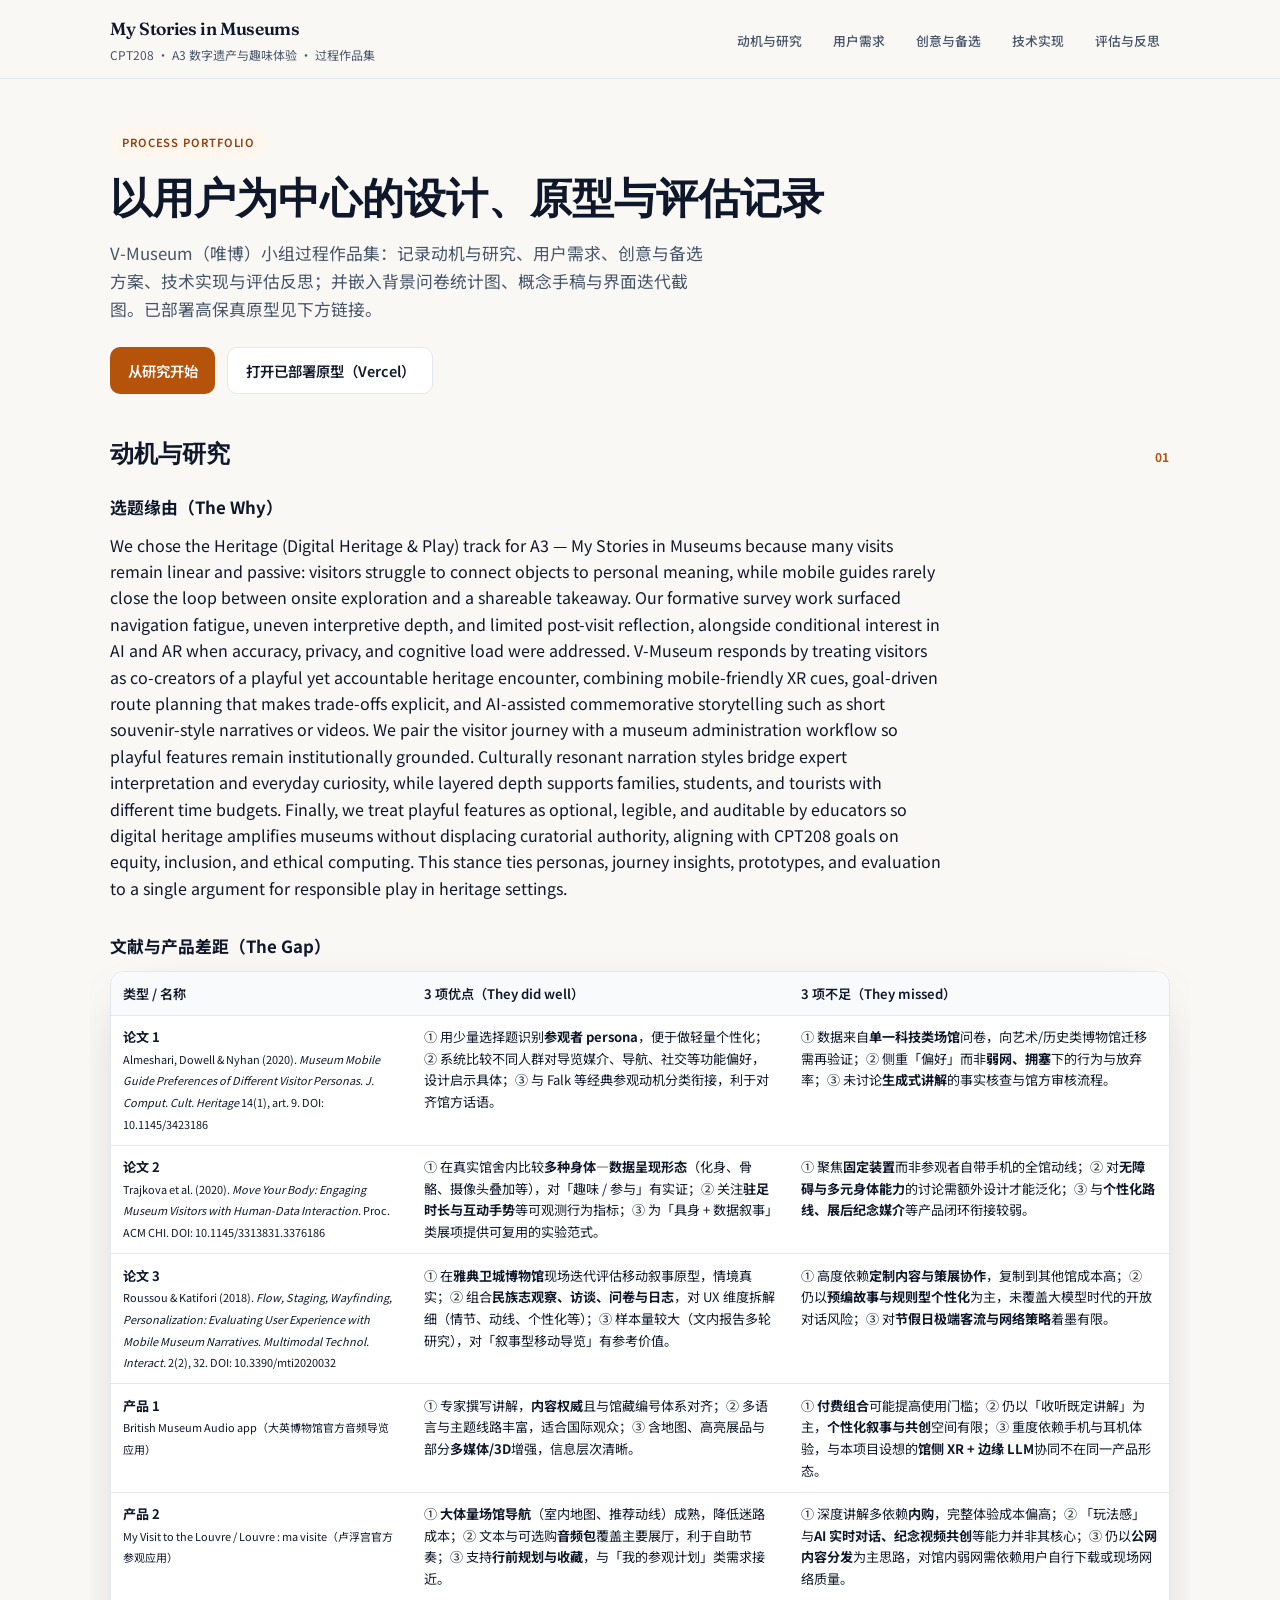
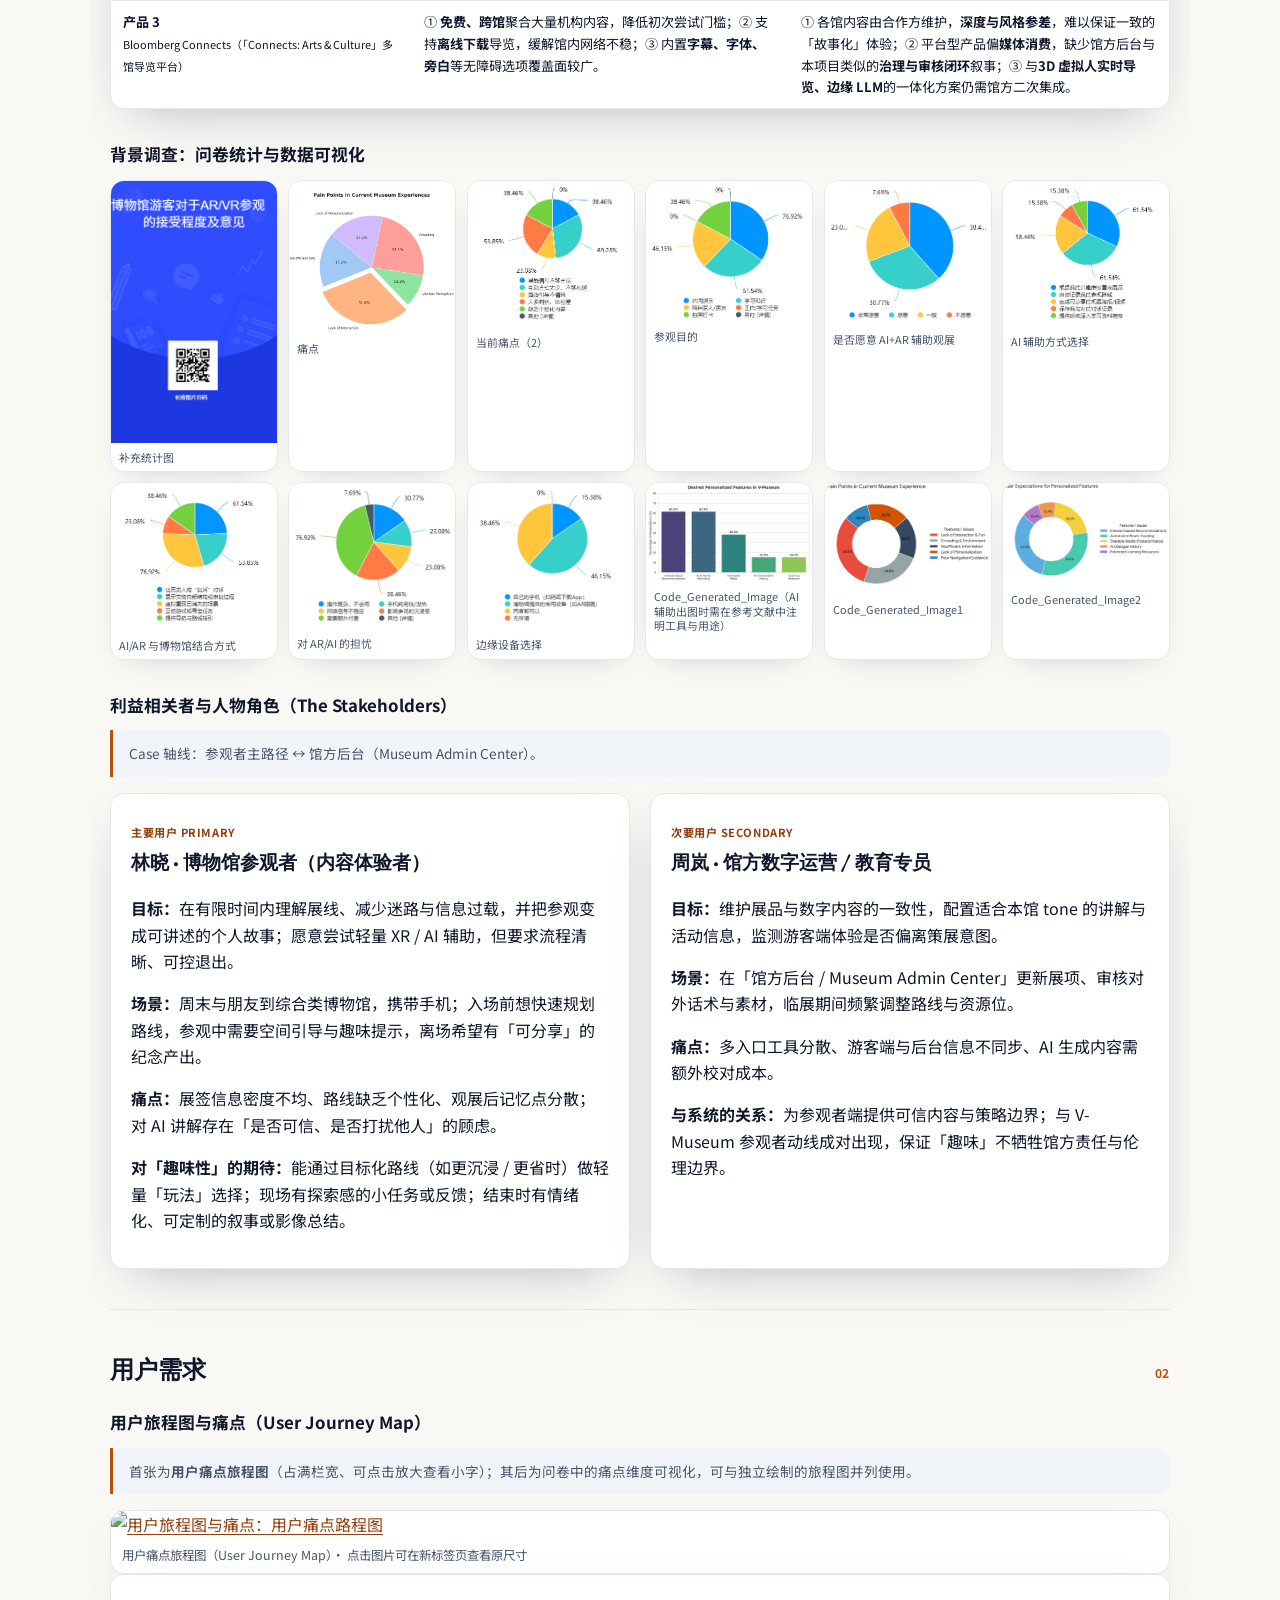
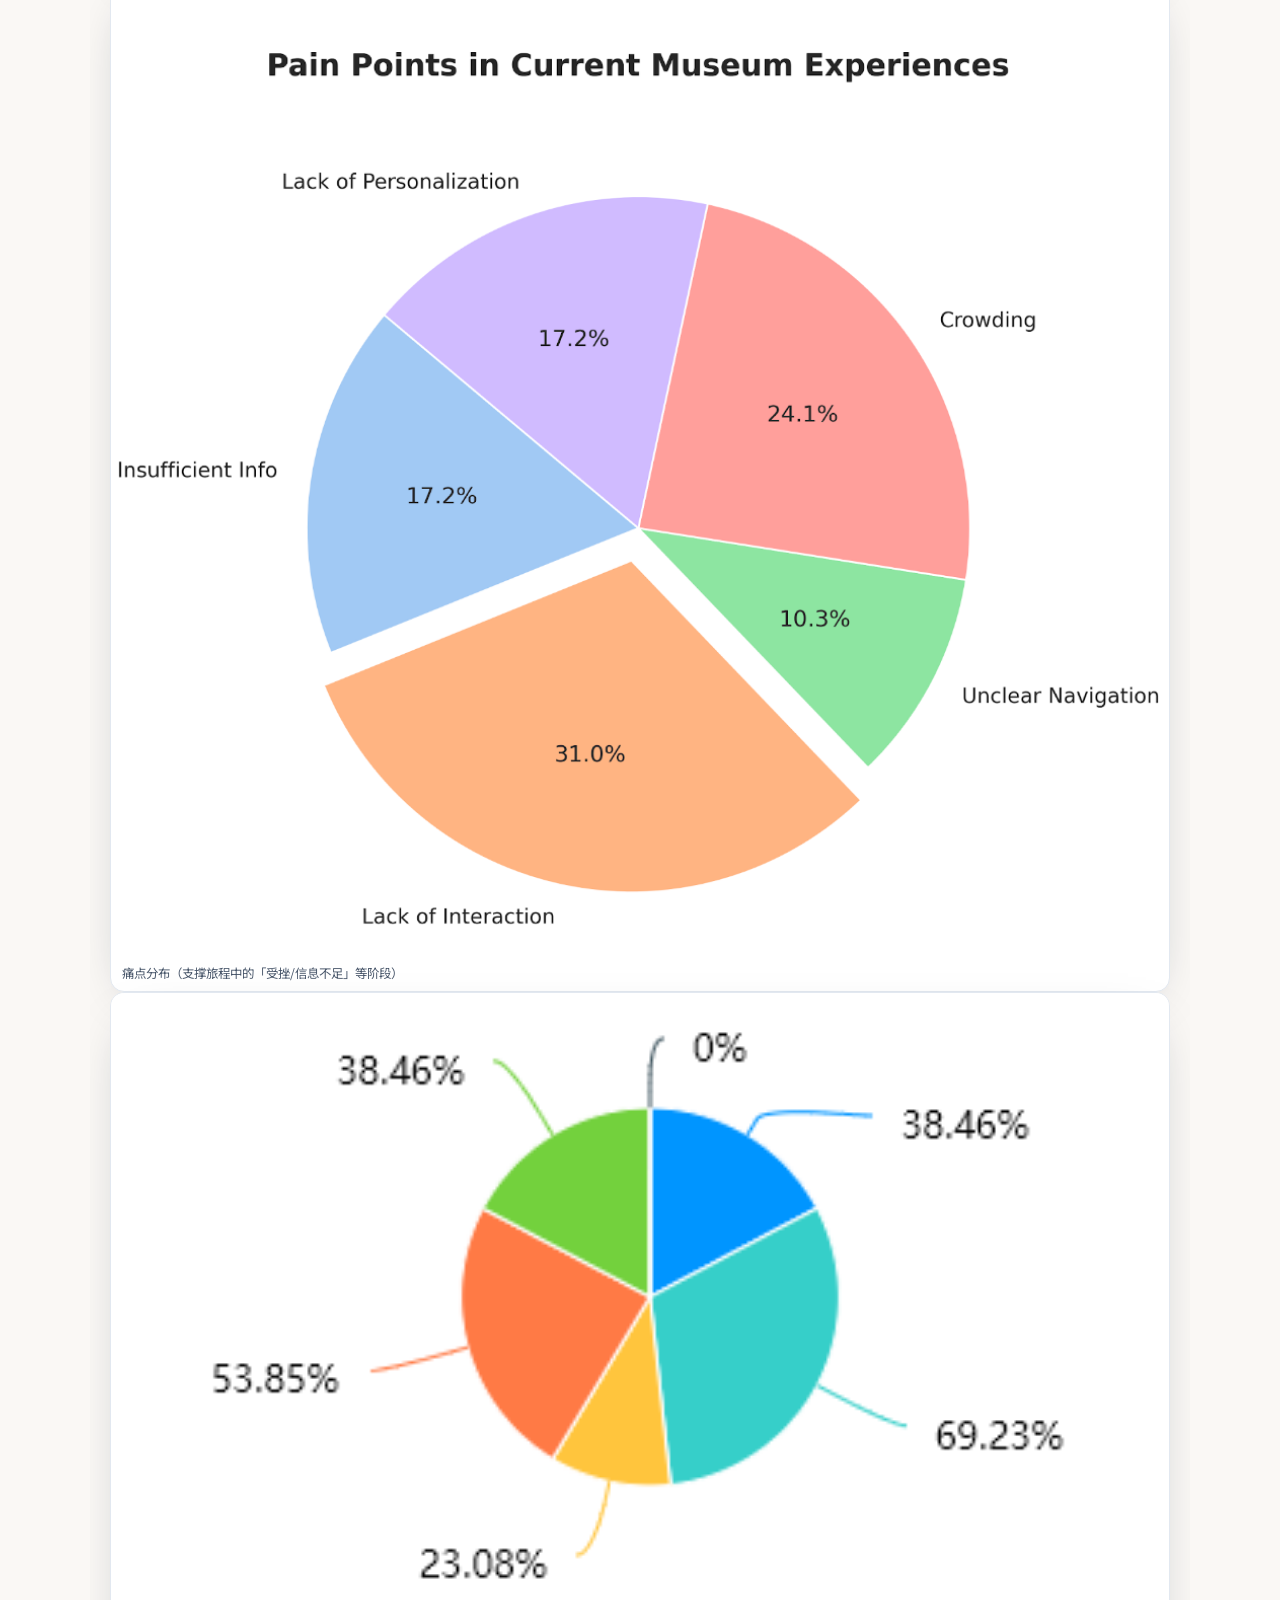
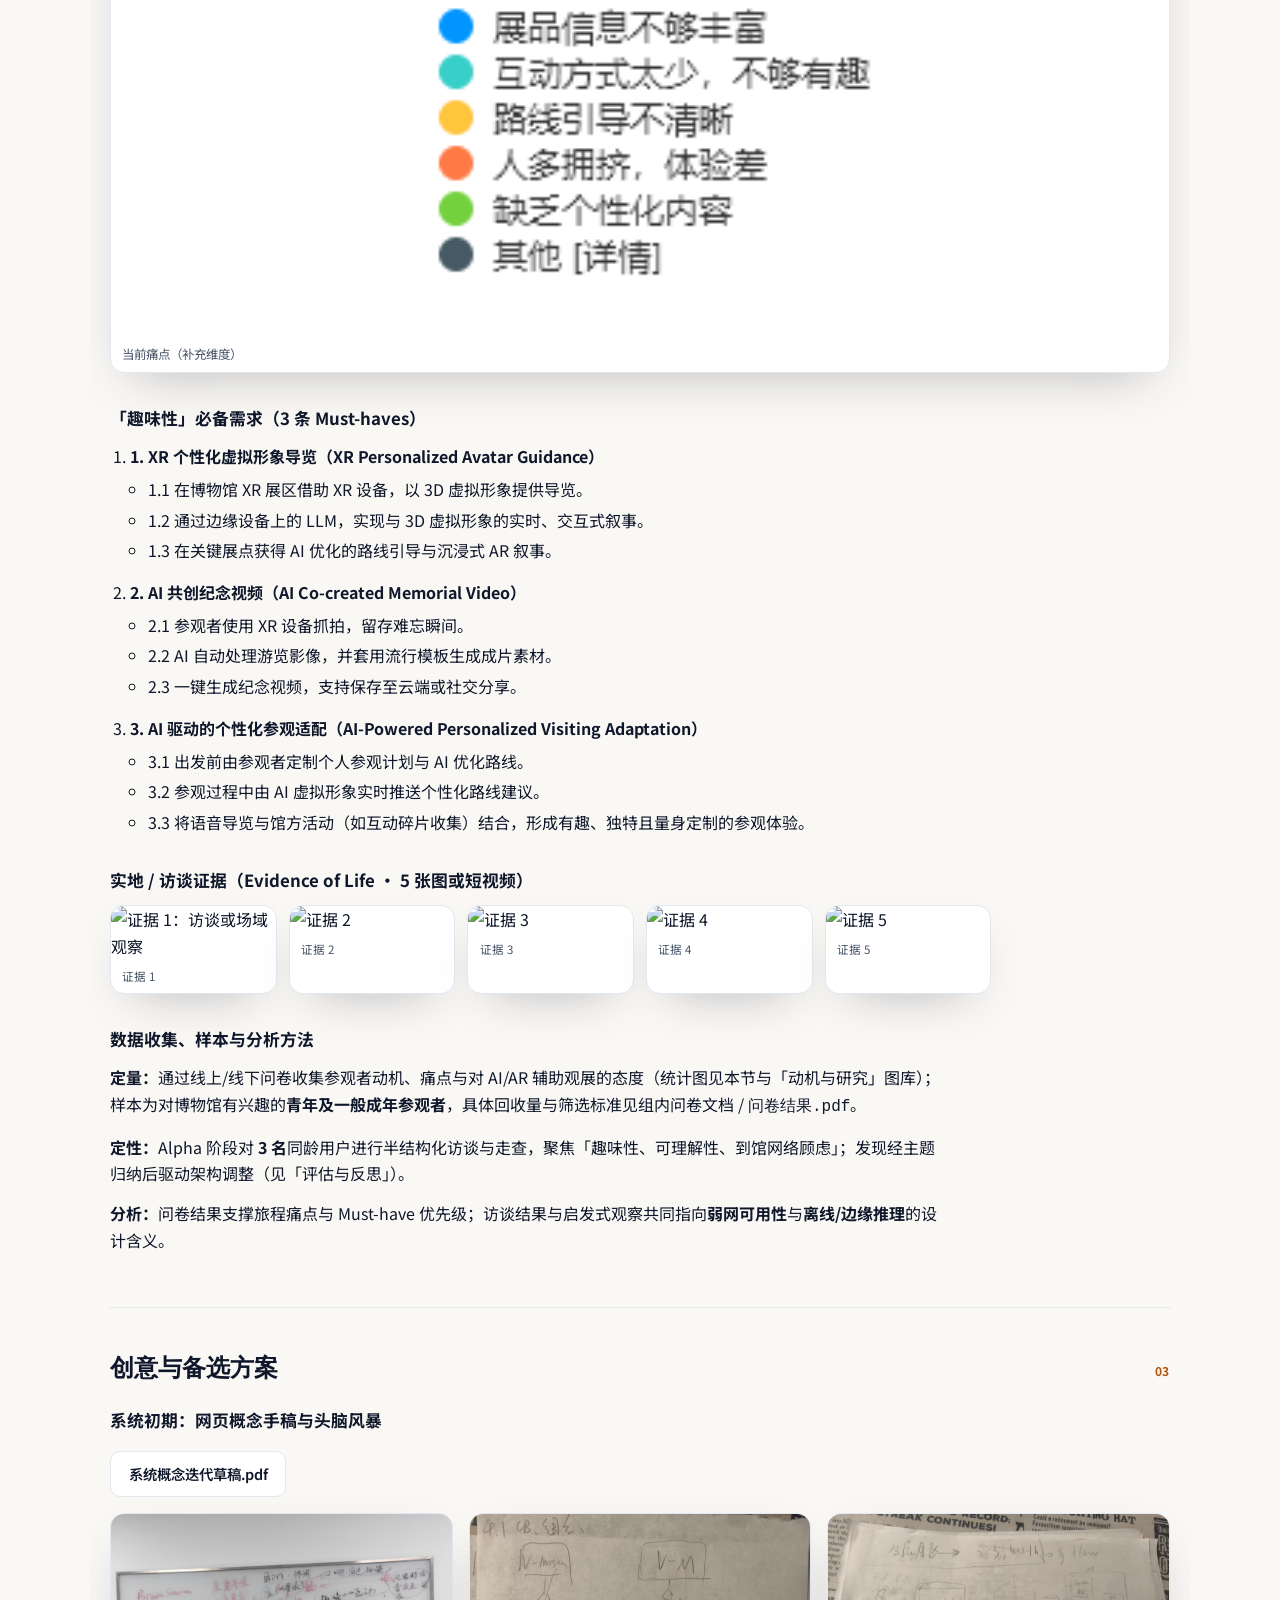
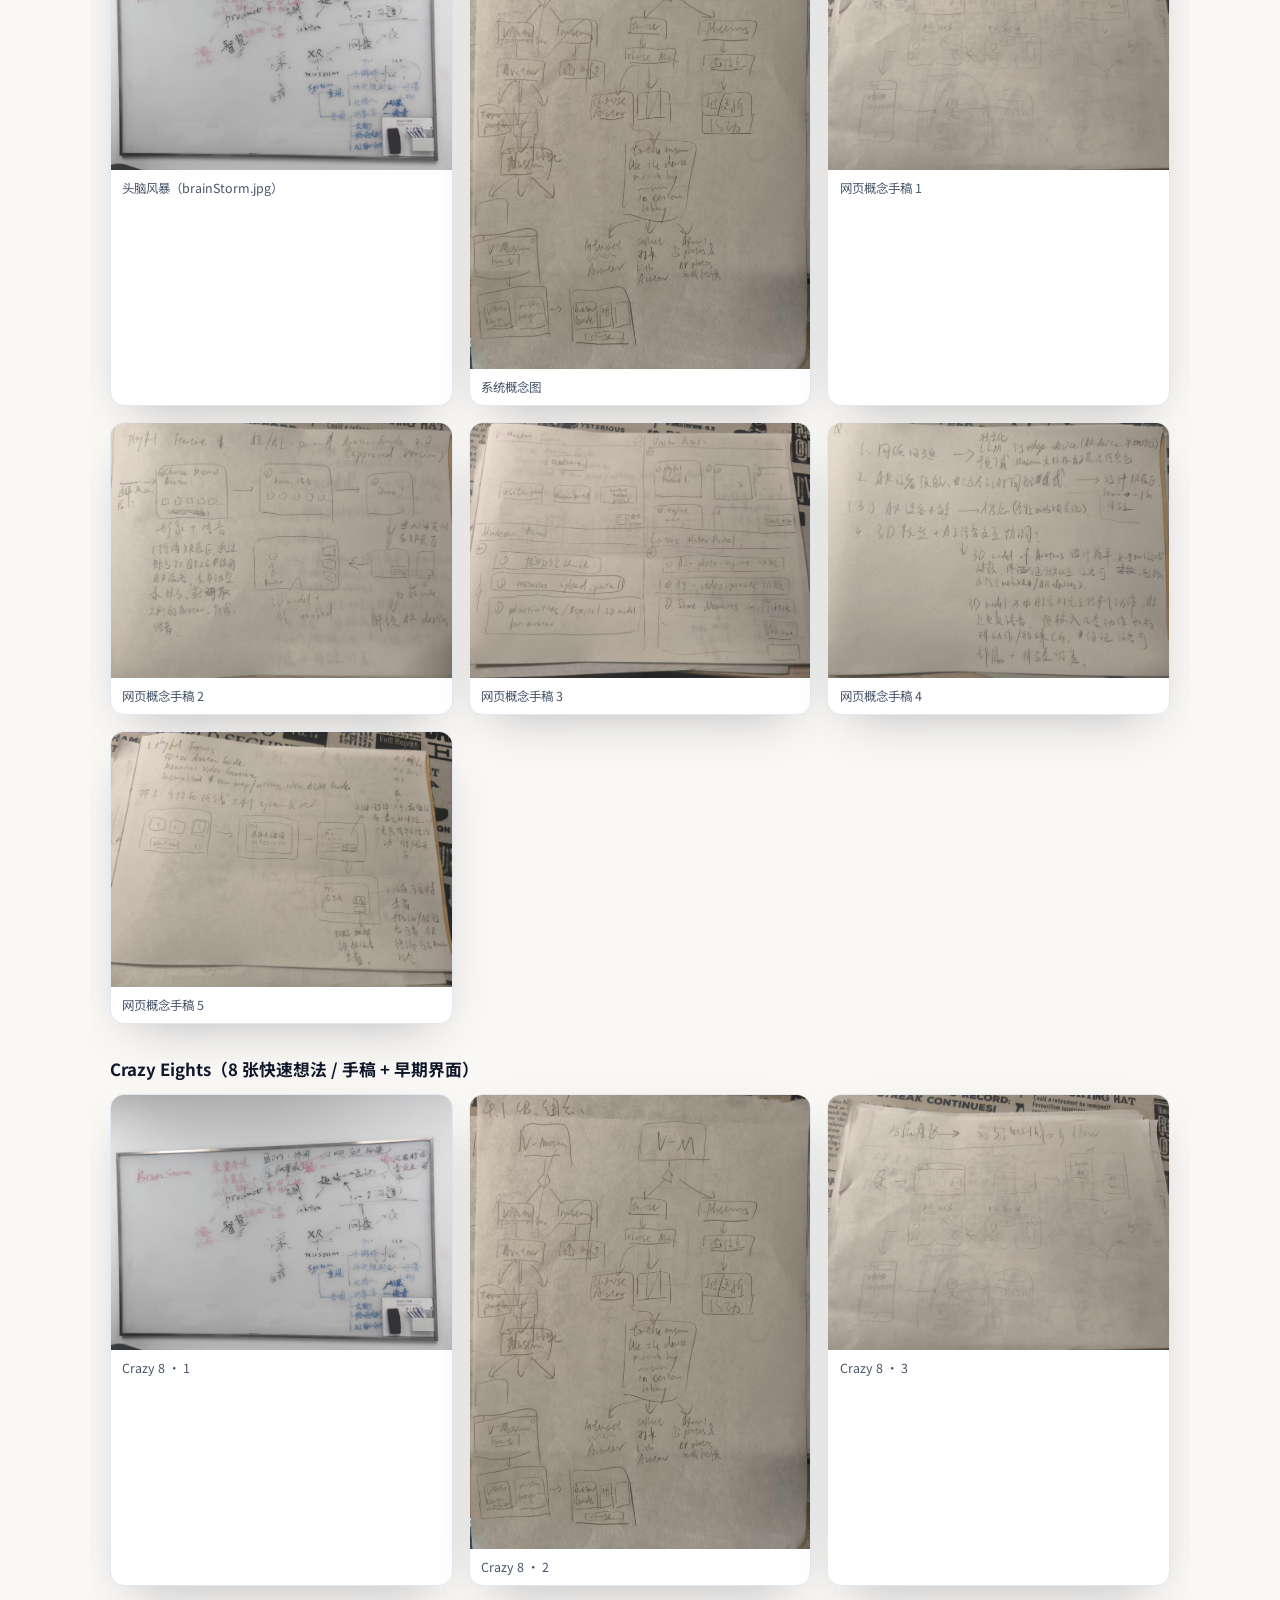
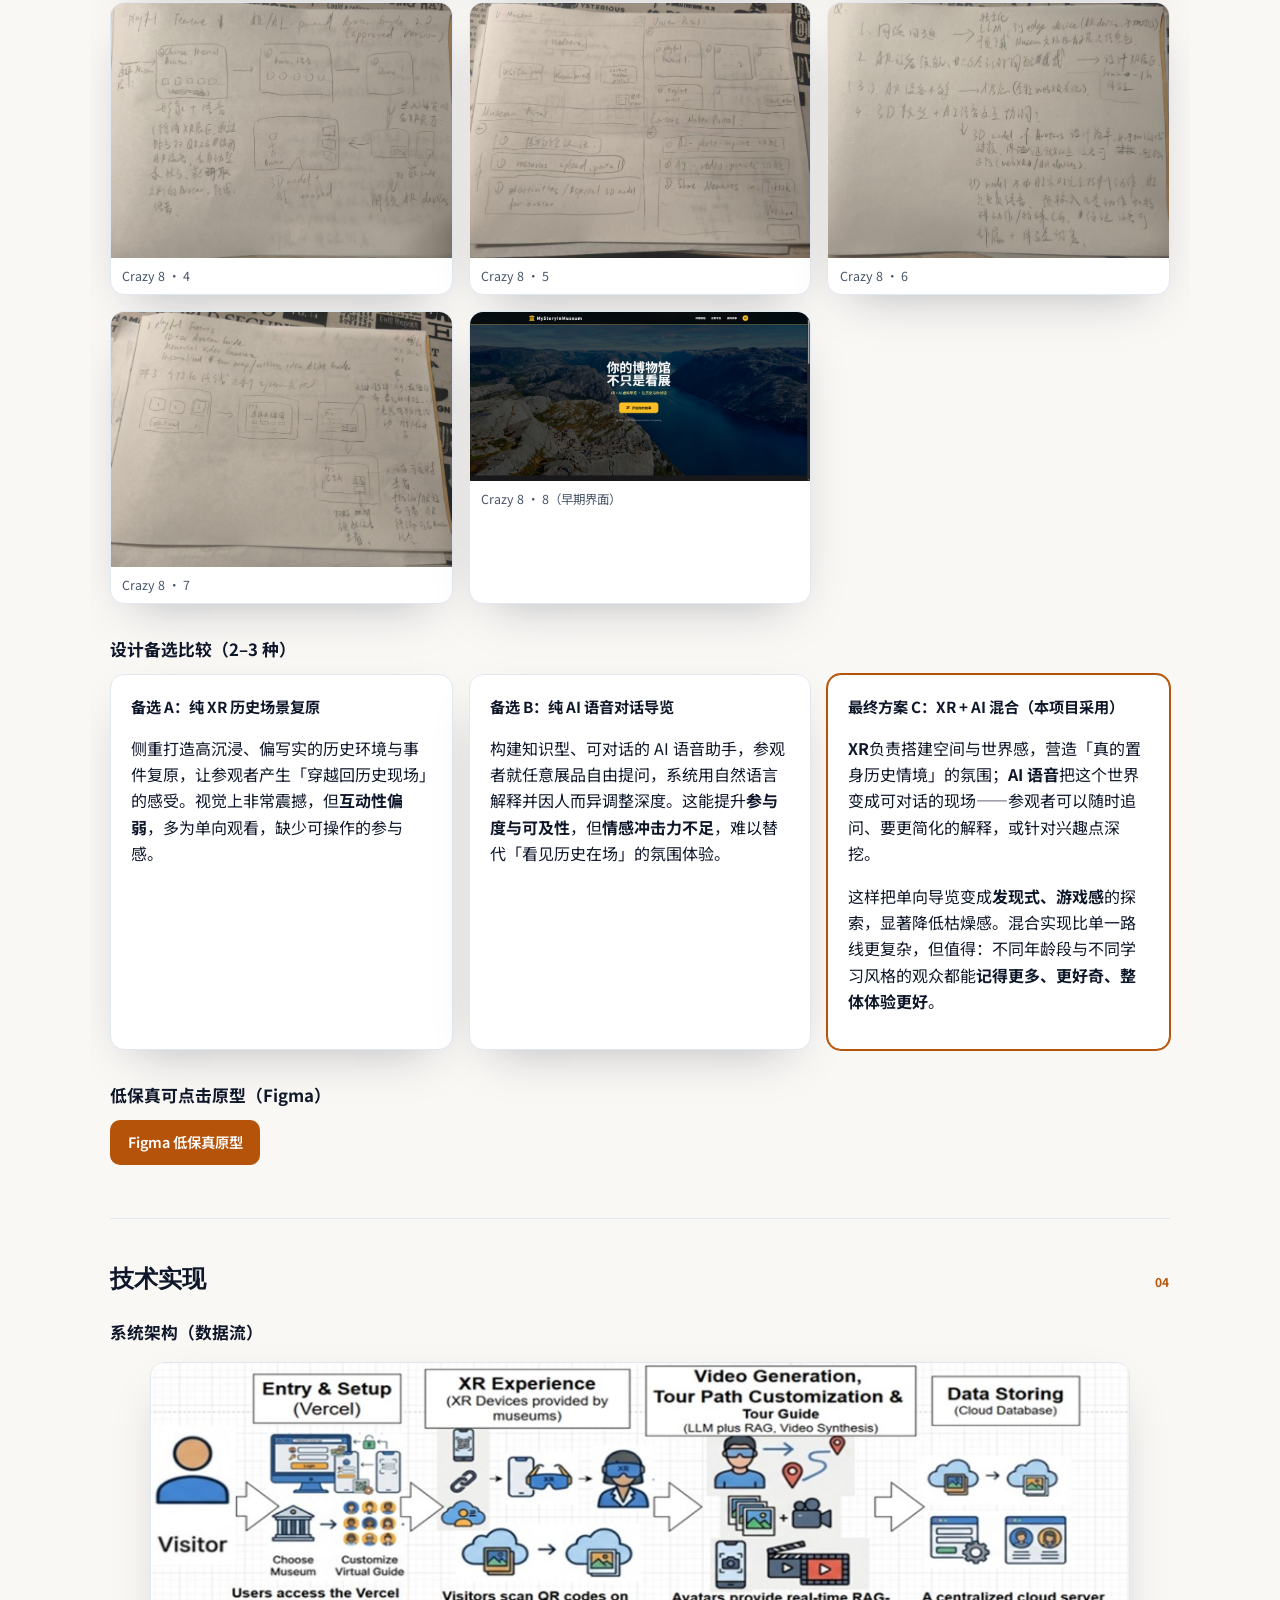
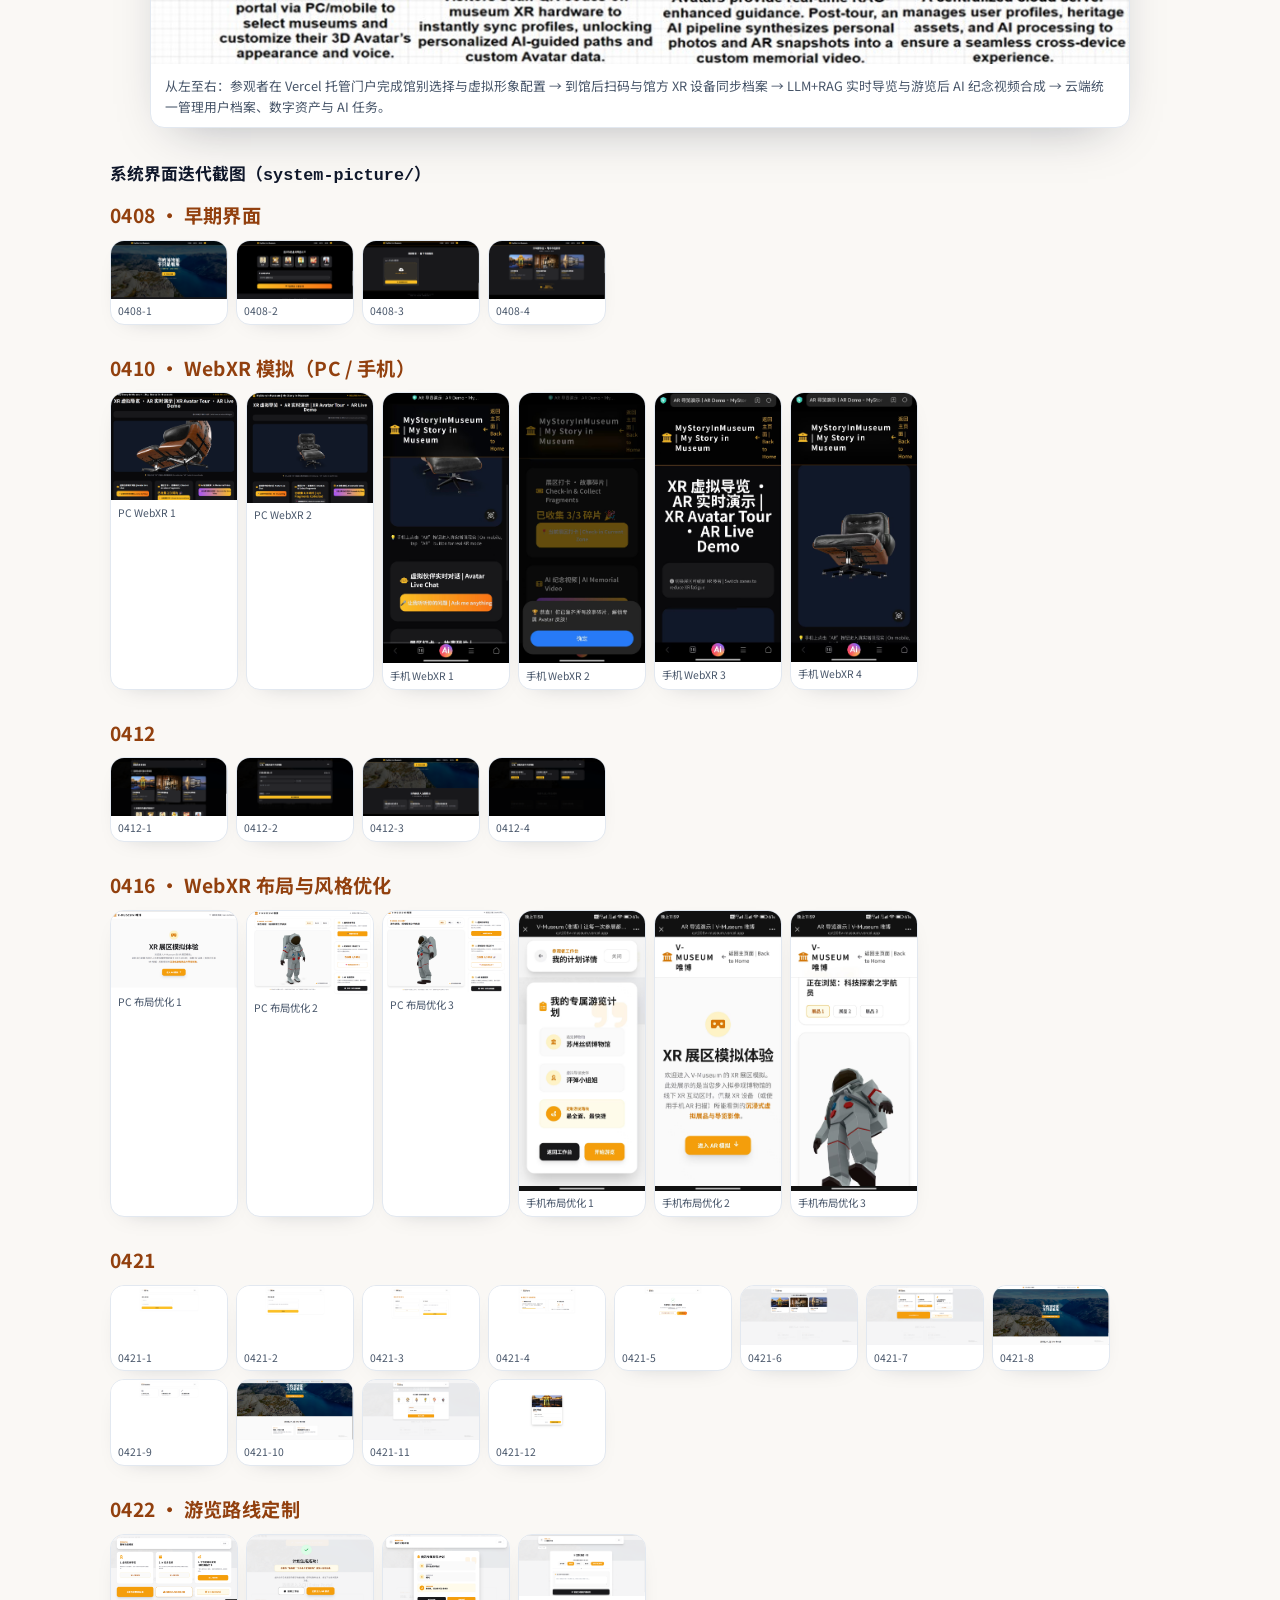
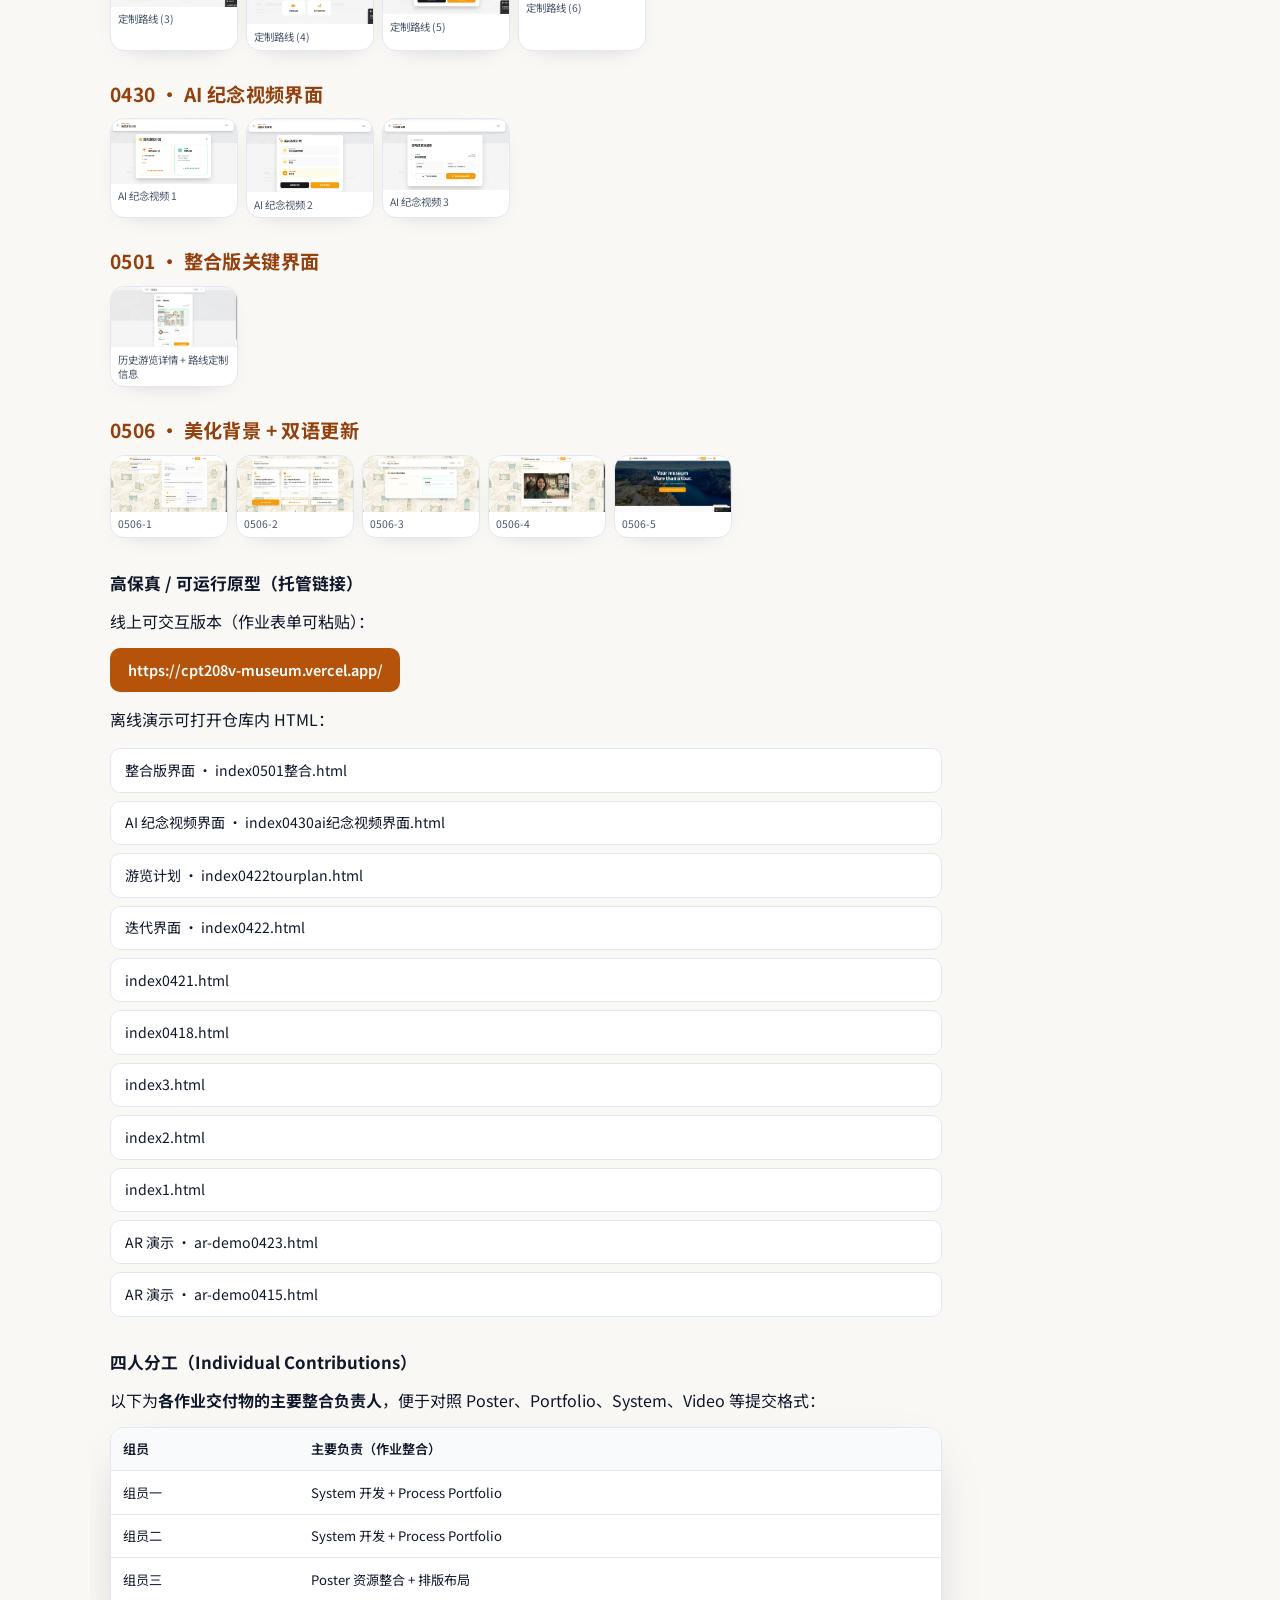
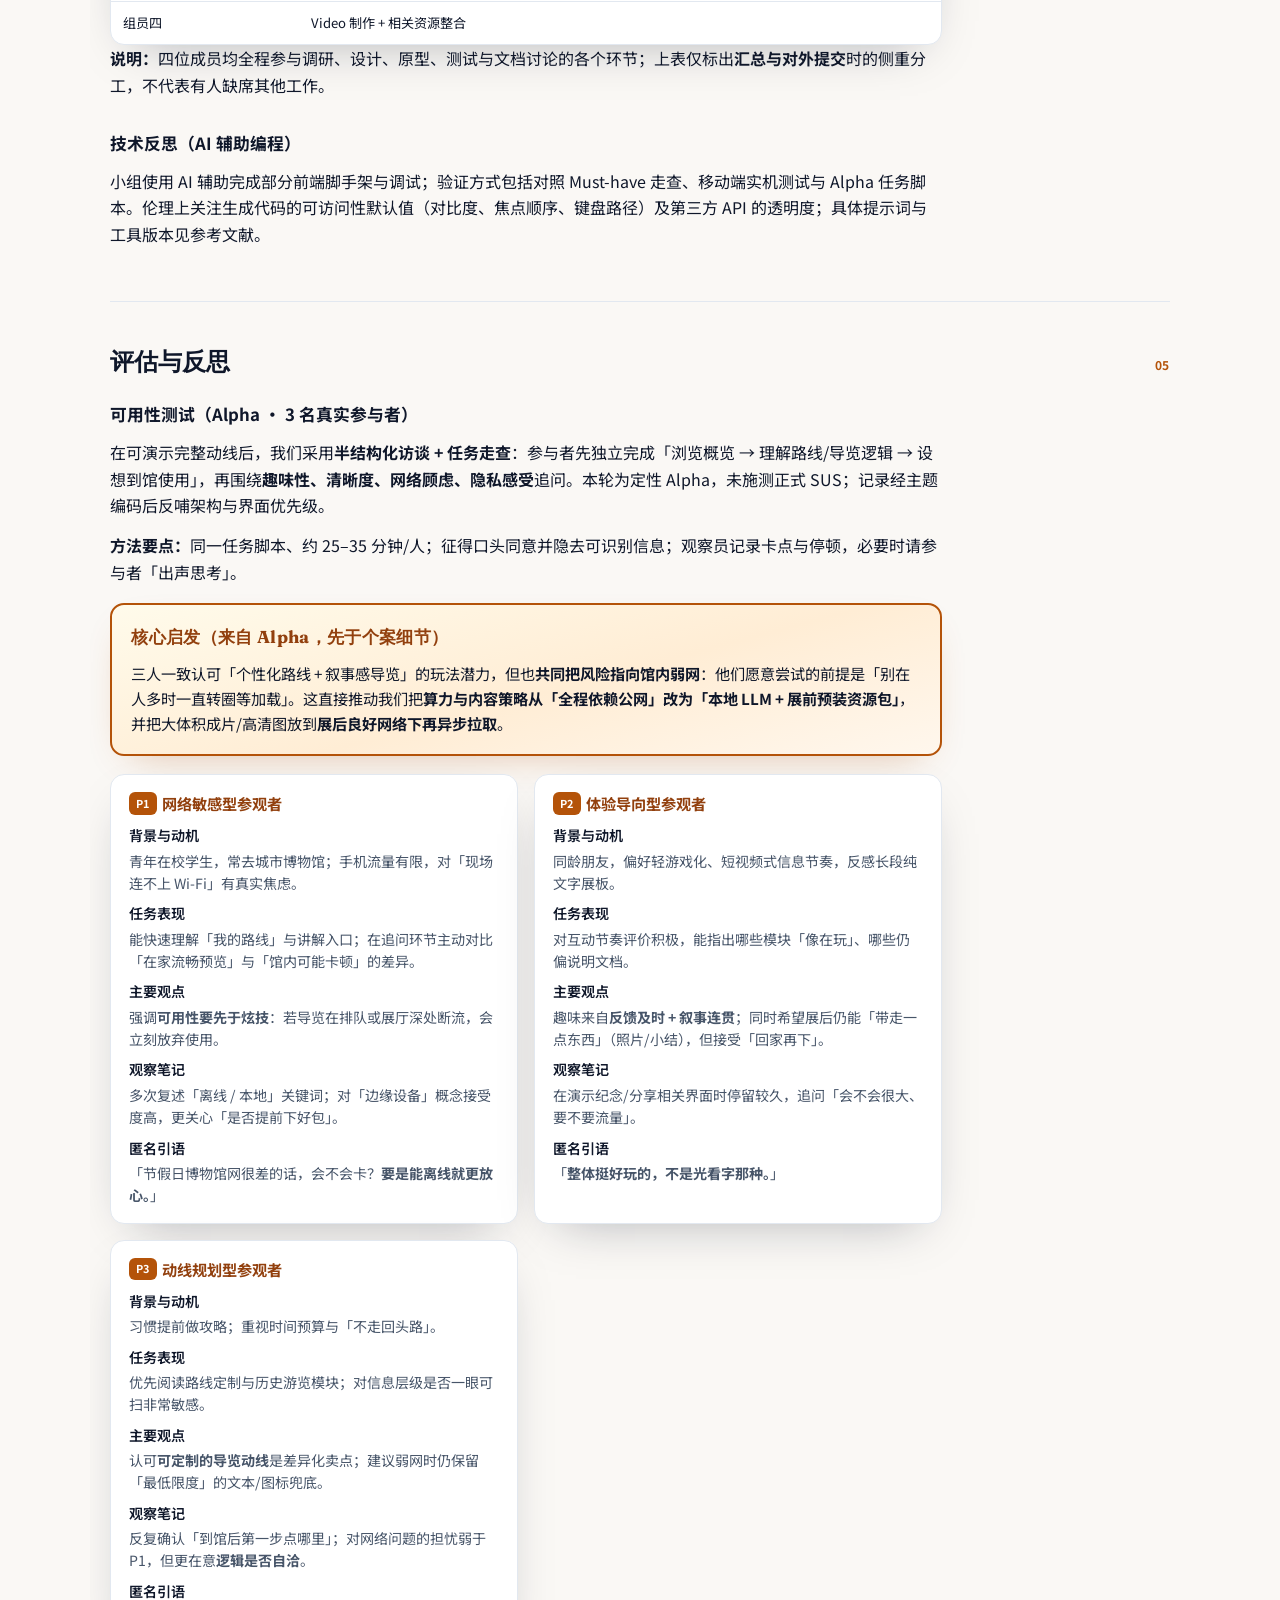
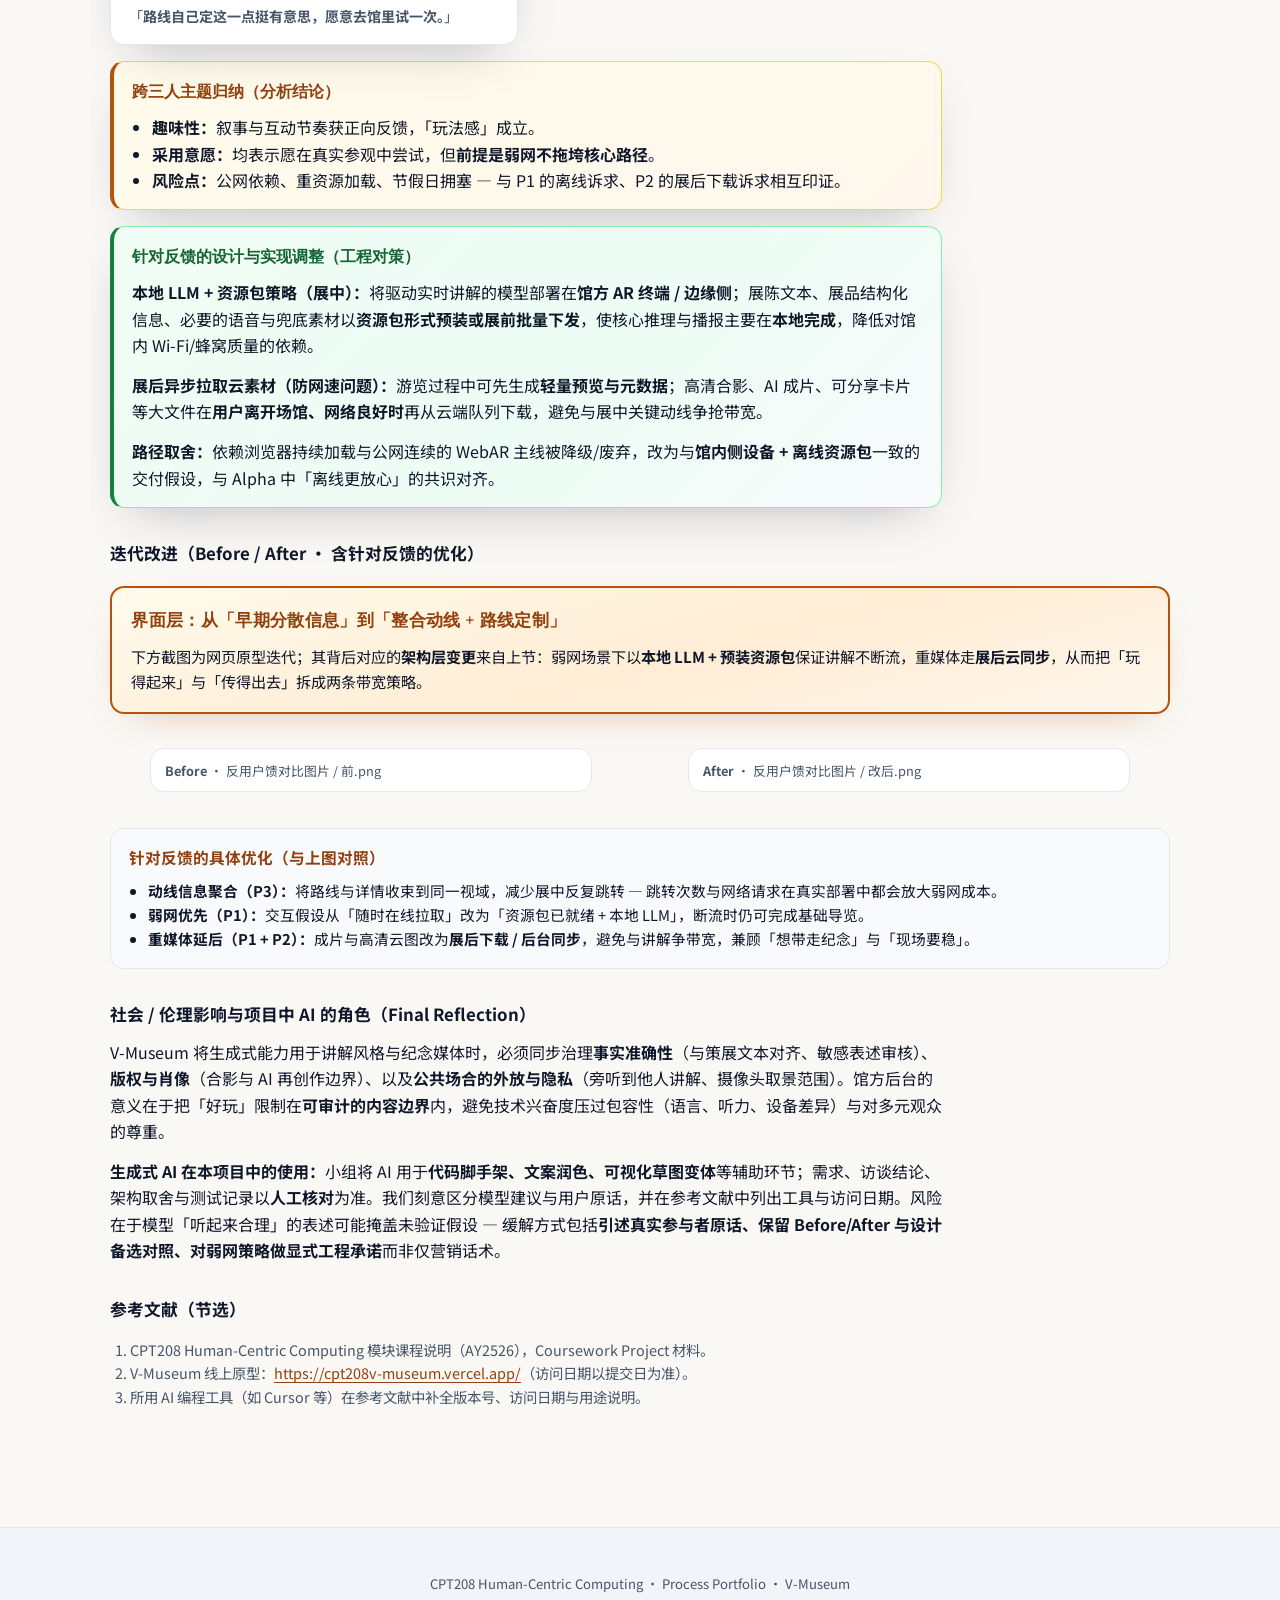
==== portfolio/index.html @ 7ae4545d "Update index.html" ====
<!DOCTYPE html>
<html lang="zh-CN">
<head>
  <meta charset="UTF-8" />
  <meta name="viewport" content="width=device-width, initial-scale=1.0" />
  <base href="./" />
  <title>CPT208 Process Portfolio · My Stories in Museums</title>
  <meta name="description" content="CPT208 人机交互课程过程作品集：动机与研究、用户需求、创意与方案、技术实现、评估与反思。" />
  <link rel="preconnect" href="https://fonts.googleapis.com" />
  <link rel="preconnect" href="https://fonts.gstatic.com" crossorigin />
  <link href="https://fonts.googleapis.com/css2?family=Fraunces:opsz,wght@9..144,500;600&family=Noto+Sans+SC:wght@400;500;600;700&display=swap" rel="stylesheet" />
  <link rel="stylesheet" href="css/styles.css" />
</head>
<body>
  <a class="skip-link" href="#main">跳到正文</a>

  <header class="site-header">
    <div class="header-inner">
      <div class="brand">
        <p class="brand-title">My Stories in Museums</p>
        <p class="brand-sub">CPT208 · A3 数字遗产与趣味体验 · 过程作品集</p>
      </div>
      <button type="button" class="nav-toggle" data-nav-toggle aria-expanded="false" aria-controls="site-nav">菜单</button>
      <nav id="site-nav" aria-label="页面章节">
        <ul class="nav-list" data-nav-list>
          <li><a href="#motivation">动机与研究</a></li>
          <li><a href="#requirements">用户需求</a></li>
          <li><a href="#ideation">创意与备选</a></li>
          <li><a href="#implementation">技术实现</a></li>
          <li><a href="#evaluation">评估与反思</a></li>
        </ul>
      </nav>
    </div>
  </header>

  <div class="hero">
    <span class="hero-badge">Process Portfolio</span>
    <h1>以用户为中心的设计、原型与评估记录</h1>
    <p class="hero-lead">
      V-Museum（唯博）小组过程作品集：记录动机与研究、用户需求、创意与备选方案、技术实现与评估反思；并嵌入背景问卷统计图、概念手稿与界面迭代截图。已部署高保真原型见下方链接。
    </p>
    <div class="hero-actions">
      <a class="btn btn-primary" href="#motivation">从研究开始</a>
      <a class="btn btn-ghost" href="https://cpt208v-museum.vercel.app/" target="_blank" rel="noopener noreferrer">打开已部署原型（Vercel）</a>
    </div>
  </div>

  <main id="main">
    <!-- 1 -->
    <section class="section" id="motivation">
      <div class="section-head">
        <h2>动机与研究</h2>
        <span class="section-num">01</span>
      </div>

      <div class="subsection prose">
        <h3>选题缘由（The Why）</h3>
        <p lang="en" style="hyphens:auto;">
          We chose the Heritage (Digital Heritage &amp; Play) track for A3 — My Stories in Museums because many visits remain linear and passive: visitors struggle to connect objects to personal meaning, while mobile guides rarely close the loop between onsite exploration and a shareable takeaway. Our formative survey work surfaced navigation fatigue, uneven interpretive depth, and limited post-visit reflection, alongside conditional interest in AI and AR when accuracy, privacy, and cognitive load were addressed. V-Museum responds by treating visitors as co-creators of a playful yet accountable heritage encounter, combining mobile-friendly XR cues, goal-driven route planning that makes trade-offs explicit, and AI-assisted commemorative storytelling such as short souvenir-style narratives or videos. We pair the visitor journey with a museum administration workflow so playful features remain institutionally grounded. Culturally resonant narration styles bridge expert interpretation and everyday curiosity, while layered depth supports families, students, and tourists with different time budgets. Finally, we treat playful features as optional, legible, and auditable by educators so digital heritage amplifies museums without displacing curatorial authority, aligning with CPT208 goals on equity, inclusion, and ethical computing. This stance ties personas, journey insights, prototypes, and evaluation to a single argument for responsible play in heritage settings.
        </p>
      </div>

      <div class="subsection">
        <h3>文献与产品差距（The Gap）</h3>
        <div class="table-wrap">
          <table>
            <thead>
              <tr>
                <th>类型 / 名称</th>
                <th>3 项优点（They did well）</th>
                <th>3 项不足（They missed）</th>
              </tr>
            </thead>
            <tbody>
              <tr>
                <td><strong>论文 1</strong><br /><small>Almeshari, Dowell &amp; Nyhan (2020). <em>Museum Mobile Guide Preferences of Different Visitor Personas</em>. <em>J. Comput. Cult. Heritage</em> 14(1), art. 9. DOI: 10.1145/3423186</small></td>
                <td>① 用少量选择题识别<strong>参观者 persona</strong>，便于做轻量个性化；② 系统比较不同人群对导览媒介、导航、社交等功能偏好，设计启示具体；③ 与 Falk 等经典参观动机分类衔接，利于对齐馆方话语。</td>
                <td>① 数据来自<strong>单一科技类场馆</strong>问卷，向艺术/历史类博物馆迁移需再验证；② 侧重「偏好」而非<strong>弱网、拥塞</strong>下的行为与放弃率；③ 未讨论<strong>生成式讲解</strong>的事实核查与馆方审核流程。</td>
              </tr>
              <tr>
                <td><strong>论文 2</strong><br /><small>Trajkova et al. (2020). <em>Move Your Body: Engaging Museum Visitors with Human-Data Interaction</em>. Proc. ACM CHI. DOI: 10.1145/3313831.3376186</small></td>
                <td>① 在真实馆舍内比较<strong>多种身体—数据呈现形态</strong>（化身、骨骼、摄像头叠加等），对「趣味 / 参与」有实证；② 关注<strong>驻足时长与互动手势</strong>等可观测行为指标；③ 为「具身 + 数据叙事」类展项提供可复用的实验范式。</td>
                <td>① 聚焦<strong>固定装置</strong>而非参观者自带手机的全馆动线；② 对<strong>无障碍与多元身体能力</strong>的讨论需额外设计才能泛化；③ 与<strong>个性化路线、展后纪念媒介</strong>等产品闭环衔接较弱。</td>
              </tr>
              <tr>
                <td><strong>论文 3</strong><br /><small>Roussou &amp; Katifori (2018). <em>Flow, Staging, Wayfinding, Personalization: Evaluating User Experience with Mobile Museum Narratives</em>. <em>Multimodal Technol. Interact.</em> 2(2), 32. DOI: 10.3390/mti2020032</small></td>
                <td>① 在<strong>雅典卫城博物馆</strong>现场迭代评估移动叙事原型，情境真实；② 组合<strong>民族志观察、访谈、问卷与日志</strong>，对 UX 维度拆解细（情节、动线、个性化等）；③ 样本量较大（文内报告多轮研究），对「叙事型移动导览」有参考价值。</td>
                <td>① 高度依赖<strong>定制内容与策展协作</strong>，复制到其他馆成本高；② 仍以<strong>预编故事与规则型个性化</strong>为主，未覆盖大模型时代的开放对话风险；③ 对<strong>节假日极端客流与网络策略</strong>着墨有限。</td>
              </tr>
              <tr>
                <td><strong>产品 1</strong><br /><small>British Museum Audio app（大英博物馆官方音频导览应用）</small></td>
                <td>① 专家撰写讲解，<strong>内容权威</strong>且与馆藏编号体系对齐；② 多语言与主题线路丰富，适合国际观众；③ 含地图、高亮展品与部分<strong>多媒体/3D</strong>增强，信息层次清晰。</td>
                <td>① <strong>付费组合</strong>可能提高使用门槛；② 仍以「收听既定讲解」为主，<strong>个性化叙事与共创</strong>空间有限；③ 重度依赖手机与耳机体验，与本项目设想的<strong>馆侧 XR + 边缘 LLM</strong>协同不在同一产品形态。</td>
              </tr>
              <tr>
                <td><strong>产品 2</strong><br /><small>My Visit to the Louvre / Louvre : ma visite（卢浮宫官方参观应用）</small></td>
                <td>① <strong>大体量场馆导航</strong>（室内地图、推荐动线）成熟，降低迷路成本；② 文本与可选购<strong>音频包</strong>覆盖主要展厅，利于自助节奏；③ 支持<strong>行前规划与收藏</strong>，与「我的参观计划」类需求接近。</td>
                <td>① 深度讲解多依赖<strong>内购</strong>，完整体验成本偏高；② 「玩法感」与<strong>AI 实时对话、纪念视频共创</strong>等能力并非其核心；③ 仍以<strong>公网内容分发</strong>为主思路，对馆内弱网需依赖用户自行下载或现场网络质量。</td>
              </tr>
              <tr>
                <td><strong>产品 3</strong><br /><small>Bloomberg Connects（「Connects: Arts &amp; Culture」多馆导览平台）</small></td>
                <td>① <strong>免费、跨馆</strong>聚合大量机构内容，降低初次尝试门槛；② 支持<strong>离线下载</strong>导览，缓解馆内网络不稳；③ 内置<strong>字幕、字体、旁白</strong>等无障碍选项覆盖面较广。</td>
                <td>① 各馆内容由合作方维护，<strong>深度与风格参差</strong>，难以保证一致的「故事化」体验；② 平台型产品偏<strong>媒体消费</strong>，缺少馆方后台与本项目类似的<strong>治理与审核闭环</strong>叙事；③ 与<strong>3D 虚拟人实时导览、边缘 LLM</strong>的一体化方案仍需馆方二次集成。</td>
              </tr>
            </tbody>
          </table>
        </div>
      </div>

      <div class="subsection">
        <h3>背景调查：问卷统计与数据可视化</h3>
        <div class="gallery-grid survey-gallery">
          <figure class="gallery-item">
            <img src="%E8%83%8C%E6%99%AF%E8%B0%83%E6%9F%A5-%E5%8D%9A%E7%89%A9%E9%A6%86aixr/01dbc0d42c4b84416c8b9daf2dd0f4f9.png" alt="背景调查补充统计图" loading="lazy" />
            <figcaption>补充统计图</figcaption>
          </figure>
          <figure class="gallery-item">
            <img src="%E8%83%8C%E6%99%AF%E8%B0%83%E6%9F%A5-%E5%8D%9A%E7%89%A9%E9%A6%86aixr/%E8%B0%83%E6%9F%A5-%E7%BB%9F%E8%AE%A1%E5%9B%BE/%E7%BB%9F%E8%AE%A1%E5%9B%BE/%E7%97%9B%E7%82%B9.png" alt="用户痛点统计" loading="lazy" />
            <figcaption>痛点</figcaption>
          </figure>
          <figure class="gallery-item">
            <img src="%E8%83%8C%E6%99%AF%E8%B0%83%E6%9F%A5-%E5%8D%9A%E7%89%A9%E9%A6%86aixr/%E8%B0%83%E6%9F%A5-%E7%BB%9F%E8%AE%A1%E5%9B%BE/%E7%BB%9F%E8%AE%A1%E5%9B%BE/%E5%BD%93%E5%89%8D%E7%97%9B%E7%82%B92.png" alt="当前痛点统计 2" loading="lazy" />
            <figcaption>当前痛点（2）</figcaption>
          </figure>
          <figure class="gallery-item">
            <img src="%E8%83%8C%E6%99%AF%E8%B0%83%E6%9F%A5-%E5%8D%9A%E7%89%A9%E9%A6%86aixr/%E8%B0%83%E6%9F%A5-%E7%BB%9F%E8%AE%A1%E5%9B%BE/%E7%BB%9F%E8%AE%A1%E5%9B%BE/%E5%8F%82%E8%A7%82%E7%9B%AE%E7%9A%84.png" alt="参观目的统计" loading="lazy" />
            <figcaption>参观目的</figcaption>
          </figure>
          <figure class="gallery-item">
            <img src="%E8%83%8C%E6%99%AF%E8%B0%83%E6%9F%A5-%E5%8D%9A%E7%89%A9%E9%A6%86aixr/%E8%B0%83%E6%9F%A5-%E7%BB%9F%E8%AE%A1%E5%9B%BE/%E7%BB%9F%E8%AE%A1%E5%9B%BE/%E6%98%AF%E5%90%A6%E6%84%BF%E6%84%8Fai%2Bar%E8%BE%85%E5%8A%A9%E8%A7%82%E5%B1%95.png" alt="是否愿意 AI+AR 辅助观展" loading="lazy" />
            <figcaption>是否愿意 AI+AR 辅助观展</figcaption>
          </figure>
          <figure class="gallery-item">
            <img src="%E8%83%8C%E6%99%AF%E8%B0%83%E6%9F%A5-%E5%8D%9A%E7%89%A9%E9%A6%86aixr/%E8%B0%83%E6%9F%A5-%E7%BB%9F%E8%AE%A1%E5%9B%BE/%E7%BB%9F%E8%AE%A1%E5%9B%BE/ai%E8%BE%85%E5%8A%A9%E6%96%B9%E5%BC%8F%E9%80%89%E6%8B%A9.png" alt="AI 辅助方式选择" loading="lazy" />
            <figcaption>AI 辅助方式选择</figcaption>
          </figure>
          <figure class="gallery-item">
            <img src="%E8%83%8C%E6%99%AF%E8%B0%83%E6%9F%A5-%E5%8D%9A%E7%89%A9%E9%A6%86aixr/%E8%B0%83%E6%9F%A5-%E7%BB%9F%E8%AE%A1%E5%9B%BE/%E7%BB%9F%E8%AE%A1%E5%9B%BE/aiar%E4%B8%8E%E5%8D%9A%E7%89%A9%E9%A6%86%E7%BB%93%E5%90%88%E6%96%B9%E5%BC%8F.png" alt="AIAR 与博物馆结合方式" loading="lazy" />
            <figcaption>AI/AR 与博物馆结合方式</figcaption>
          </figure>
          <figure class="gallery-item">
            <img src="%E8%83%8C%E6%99%AF%E8%B0%83%E6%9F%A5-%E5%8D%9A%E7%89%A9%E9%A6%86aixr/%E8%B0%83%E6%9F%A5-%E7%BB%9F%E8%AE%A1%E5%9B%BE/%E7%BB%9F%E8%AE%A1%E5%9B%BE/arai%E6%8B%85%E5%BF%A7.png" alt="对 AR AI 的担忧" loading="lazy" />
            <figcaption>对 AR/AI 的担忧</figcaption>
          </figure>
          <figure class="gallery-item">
            <img src="%E8%83%8C%E6%99%AF%E8%B0%83%E6%9F%A5-%E5%8D%9A%E7%89%A9%E9%A6%86aixr/%E8%B0%83%E6%9F%A5-%E7%BB%9F%E8%AE%A1%E5%9B%BE/%E7%BB%9F%E8%AE%A1%E5%9B%BE/%E8%BE%B9%E7%BC%98%E8%AE%BE%E5%A4%87%E9%80%89%E6%8B%A9.png" alt="边缘设备选择" loading="lazy" />
            <figcaption>边缘设备选择</figcaption>
          </figure>
          <figure class="gallery-item">
            <img src="%E8%83%8C%E6%99%AF%E8%B0%83%E6%9F%A5-%E5%8D%9A%E7%89%A9%E9%A6%86aixr/%E8%B0%83%E6%9F%A5-%E7%BB%9F%E8%AE%A1%E5%9B%BE/%E7%BB%9F%E8%AE%A1%E5%9B%BE/Code_Generated_Image.png" alt="生成图表 1" loading="lazy" />
            <figcaption>Code_Generated_Image（AI 辅助出图时需在参考文献中注明工具与用途）</figcaption>
          </figure>
          <figure class="gallery-item">
            <img src="%E8%83%8C%E6%99%AF%E8%B0%83%E6%9F%A5-%E5%8D%9A%E7%89%A9%E9%A6%86aixr/%E8%B0%83%E6%9F%A5-%E7%BB%9F%E8%AE%A1%E5%9B%BE/%E7%BB%9F%E8%AE%A1%E5%9B%BE/Code_Generated_Image1.png" alt="生成图表 2" loading="lazy" />
            <figcaption>Code_Generated_Image1</figcaption>
          </figure>
          <figure class="gallery-item">
            <img src="%E8%83%8C%E6%99%AF%E8%B0%83%E6%9F%A5-%E5%8D%9A%E7%89%A9%E9%A6%86aixr/%E8%B0%83%E6%9F%A5-%E7%BB%9F%E8%AE%A1%E5%9B%BE/%E7%BB%9F%E8%AE%A1%E5%9B%BE/Code_Generated_Image2.png" alt="生成图表 3" loading="lazy" />
            <figcaption>Code_Generated_Image2</figcaption>
          </figure>
        </div>
      </div>

      <div class="subsection">
        <h3>利益相关者与人物角色（The Stakeholders）</h3>
        <p class="note">Case 轴线：参观者主路径 ↔ 馆方后台（Museum Admin Center）。</p>
        <div class="grid-2">
          <article class="card">
            <p class="persona-tag">主要用户 Primary</p>
            <h4 class="persona-name">林晓 · 博物馆参观者（内容体验者）</h4>
            <p><strong>目标：</strong>在有限时间内理解展线、减少迷路与信息过载，并把参观变成可讲述的个人故事；愿意尝试轻量 XR / AI 辅助，但要求流程清晰、可控退出。</p>
            <p><strong>场景：</strong>周末与朋友到综合类博物馆，携带手机；入场前想快速规划路线，参观中需要空间引导与趣味提示，离场希望有「可分享」的纪念产出。</p>
            <p><strong>痛点：</strong>展签信息密度不均、路线缺乏个性化、观展后记忆点分散；对 AI 讲解存在「是否可信、是否打扰他人」的顾虑。</p>
            <p><strong>对「趣味性」的期待：</strong>能通过目标化路线（如更沉浸 / 更省时）做轻量「玩法」选择；现场有探索感的小任务或反馈；结束时有情绪化、可定制的叙事或影像总结。</p>
          </article>
          <article class="card">
            <p class="persona-tag">次要用户 Secondary</p>
            <h4 class="persona-name">周岚 · 馆方数字运营 / 教育专员</h4>
            <p><strong>目标：</strong>维护展品与数字内容的一致性，配置适合本馆 tone 的讲解与活动信息，监测游客端体验是否偏离策展意图。</p>
            <p><strong>场景：</strong>在「馆方后台 / Museum Admin Center」更新展项、审核对外话术与素材，临展期间频繁调整路线与资源位。</p>
            <p><strong>痛点：</strong>多入口工具分散、游客端与后台信息不同步、AI 生成内容需额外校对成本。</p>
            <p><strong>与系统的关系：</strong>为参观者端提供可信内容与策略边界；与 V-Museum 参观者动线成对出现，保证「趣味」不牺牲馆方责任与伦理边界。</p>
          </article>
        </div>
      </div>
    </section>

    <!-- 2 -->
    <section class="section" id="requirements">
      <div class="section-head">
        <h2>用户需求</h2>
        <span class="section-num">02</span>
      </div>

      <div class="subsection">
        <h3>用户旅程图与痛点（User Journey Map）</h3>
        <p class="note">首张为<strong>用户痛点旅程图</strong>（占满栏宽、可点击放大查看小字）；其后为问卷中的痛点维度可视化，可与独立绘制的旅程图并列使用。</p>
        <div class="journey-map-gallery">
          <figure class="gallery-item gallery-item--journey-hero">
            <a class="journey-map-hero-link" href="%E8%83%8C%E6%99%AF%E8%B0%83%E6%9F%A5-%E5%8D%9A%E7%89%A9%E9%A6%86aixr/%E8%B0%83%E6%9F%A5-%E7%BB%9F%E8%AE%A1%E5%9B%BE/%E7%BB%9F%E8%AE%A1%E5%9B%BE/%E7%94%A8%E6%88%B7%E7%97%9B%E7%82%B9%E8%B7%AF%E7%A8%8B%E5%9B%BE.png" target="_blank" rel="noopener noreferrer" title="在新标签页打开原图，便于阅读小字"><img src="%E8%83%8C%E6%99%AF%E8%B0%83%E6%9F%A5-%E5%8D%9A%E7%89%A9%E9%A6%86aixr/%E8%B0%83%E6%9F%A5-%E7%BB%9F%E8%AE%A1%E5%9B%BE/%E7%BB%9F%E8%AE%A1%E5%9B%BE/%E7%94%A8%E6%88%B7%E7%97%9B%E7%82%B9%E8%B7%AF%E7%A8%8B%E5%9B%BE.png" alt="用户旅程图与痛点：用户痛点路程图" loading="lazy" /></a>
            <figcaption>用户痛点旅程图（User Journey Map）· 点击图片可在新标签页查看原尺寸</figcaption>
          </figure>
          <div class="journey-map-stats-row">
            <figure class="gallery-item">
              <img src="%E8%83%8C%E6%99%AF%E8%B0%83%E6%9F%A5-%E5%8D%9A%E7%89%A9%E9%A6%86aixr/%E8%B0%83%E6%9F%A5-%E7%BB%9F%E8%AE%A1%E5%9B%BE/%E7%BB%9F%E8%AE%A1%E5%9B%BE/%E7%97%9B%E7%82%B9.png" alt="问卷：观展痛点分布" loading="lazy" />
              <figcaption>痛点分布（支撑旅程中的「受挫/信息不足」等阶段）</figcaption>
            </figure>
            <figure class="gallery-item">
              <img src="%E8%83%8C%E6%99%AF%E8%B0%83%E6%9F%A5-%E5%8D%9A%E7%89%A9%E9%A6%86aixr/%E8%B0%83%E6%9F%A5-%E7%BB%9F%E8%AE%A1%E5%9B%BE/%E7%BB%9F%E8%AE%A1%E5%9B%BE/%E5%BD%93%E5%89%8D%E7%97%9B%E7%82%B92.png" alt="问卷：当前痛点 2" loading="lazy" />
              <figcaption>当前痛点（补充维度）</figcaption>
            </figure>
          </div>
        </div>
      </div>

      <div class="subsection prose">
        <h3>「趣味性」必备需求（3 条 Must-haves）</h3>
        <ol class="musthave-list">
          <li>
            <strong>1. XR 个性化虚拟形象导览（XR Personalized Avatar Guidance）</strong>
            <ul>
              <li>1.1 在博物馆 XR 展区借助 XR 设备，以 3D 虚拟形象提供导览。</li>
              <li>1.2 通过边缘设备上的 LLM，实现与 3D 虚拟形象的实时、交互式叙事。</li>
              <li>1.3 在关键展点获得 AI 优化的路线引导与沉浸式 AR 叙事。</li>
            </ul>
          </li>
          <li>
            <strong>2. AI 共创纪念视频（AI Co-created Memorial Video）</strong>
            <ul>
              <li>2.1 参观者使用 XR 设备抓拍，留存难忘瞬间。</li>
              <li>2.2 AI 自动处理游览影像，并套用流行模板生成成片素材。</li>
              <li>2.3 一键生成纪念视频，支持保存至云端或社交分享。</li>
            </ul>
          </li>
          <li>
            <strong>3. AI 驱动的个性化参观适配（AI-Powered Personalized Visiting Adaptation）</strong>
            <ul>
              <li>3.1 出发前由参观者定制个人参观计划与 AI 优化路线。</li>
              <li>3.2 参观过程中由 AI 虚拟形象实时推送个性化路线建议。</li>
              <li>3.3 将语音导览与馆方活动（如互动碎片收集）结合，形成有趣、独特且量身定制的参观体验。</li>
            </ul>
          </li>
        </ol>
      </div>

      <div class="subsection">
        <h3>实地 / 访谈证据（Evidence of Life · 5 张图或短视频）</h3>
        <div class="media-grid">
          <figure class="gallery-item" style="margin:0;">
            <img src="assets/evidence/01.jpg" alt="证据 1：访谈或场域观察" loading="lazy" />
            <figcaption style="font-size:0.72rem;">证据 1</figcaption>
          </figure>
          <figure class="gallery-item" style="margin:0;">
            <img src="assets/evidence/02.jpg" alt="证据 2" loading="lazy" />
            <figcaption style="font-size:0.72rem;">证据 2</figcaption>
          </figure>
          <figure class="gallery-item" style="margin:0;">
            <img src="assets/evidence/03.jpg" alt="证据 3" loading="lazy" />
            <figcaption style="font-size:0.72rem;">证据 3</figcaption>
          </figure>
          <figure class="gallery-item" style="margin:0;">
            <img src="assets/evidence/04.jpg" alt="证据 4" loading="lazy" />
            <figcaption style="font-size:0.72rem;">证据 4</figcaption>
          </figure>
          <figure class="gallery-item" style="margin:0;">
            <img src="assets/evidence/05.jpg" alt="证据 5" loading="lazy" />
            <figcaption style="font-size:0.72rem;">证据 5</figcaption>
          </figure>
        </div>
      </div>

      <div class="subsection prose">
        <h3>数据收集、样本与分析方法</h3>
        <p><strong>定量：</strong>通过线上/线下问卷收集参观者动机、痛点与对 AI/AR 辅助观展的态度（统计图见本节与「动机与研究」图库）；样本为对博物馆有兴趣的<strong>青年及一般成年参观者</strong>，具体回收量与筛选标准见组内问卷文档 / <code>问卷结果.pdf</code>。</p>
        <p><strong>定性：</strong>Alpha 阶段对 <strong>3 名</strong>同龄用户进行半结构化访谈与走查，聚焦「趣味性、可理解性、到馆网络顾虑」；发现经主题归纳后驱动架构调整（见「评估与反思」）。</p>
        <p><strong>分析：</strong>问卷结果支撑旅程痛点与 Must-have 优先级；访谈结果与启发式观察共同指向<strong>弱网可用性</strong>与<strong>离线/边缘推理</strong>的设计含义。</p>
      </div>
    </section>

    <!-- 3 -->
    <section class="section" id="ideation">
      <div class="section-head">
        <h2>创意与备选方案</h2>
        <span class="section-num">03</span>
      </div>

      <div class="subsection">
        <h3>系统初期：网页概念手稿与头脑风暴</h3>
        <p class="link-row" style="margin-bottom:1rem;">
          <a class="btn btn-ghost" href="%E7%B3%BB%E7%BB%9Fconcept%E8%8D%89%E7%A8%BF-%E8%BF%AD%E4%BB%A3/%E7%B3%BB%E7%BB%9F%E6%A6%82%E5%BF%B5%E8%BF%AD%E4%BB%A3%E8%8D%89%E7%A8%BF.pdf">系统概念迭代草稿.pdf</a>
        </p>
        <div class="gallery-grid">
          <figure class="gallery-item">
            <img src="%E7%B3%BB%E7%BB%9Fconcept%E8%8D%89%E7%A8%BF-%E8%BF%AD%E4%BB%A3/webpage%E6%A6%82%E5%BF%B5-%E6%89%8B%E7%A8%BF/brainStorm.jpg" alt="头脑风暴手稿" loading="lazy" />
            <figcaption>头脑风暴（brainStorm.jpg）</figcaption>
          </figure>
          <figure class="gallery-item">
            <img src="%E7%B3%BB%E7%BB%9Fconcept%E8%8D%89%E7%A8%BF-%E8%BF%AD%E4%BB%A3/webpage%E6%A6%82%E5%BF%B5-%E6%89%8B%E7%A8%BF/%E7%B3%BB%E7%BB%9F%E6%A6%82%E5%BF%B5%E5%9B%BE.jpg" alt="系统概念图手稿" loading="lazy" />
            <figcaption>系统概念图</figcaption>
          </figure>
          <figure class="gallery-item">
            <img src="%E7%B3%BB%E7%BB%9Fconcept%E8%8D%89%E7%A8%BF-%E8%BF%AD%E4%BB%A3/webpage%E6%A6%82%E5%BF%B5-%E6%89%8B%E7%A8%BF/63f7b0c648d546298d50735d37e1fafb.jpg" alt="网页概念手稿 1" loading="lazy" />
            <figcaption>网页概念手稿 1</figcaption>
          </figure>
          <figure class="gallery-item">
            <img src="%E7%B3%BB%E7%BB%9Fconcept%E8%8D%89%E7%A8%BF-%E8%BF%AD%E4%BB%A3/webpage%E6%A6%82%E5%BF%B5-%E6%89%8B%E7%A8%BF/a7bf45856925971cdb14a1a3d5f7de50.jpg" alt="网页概念手稿 2" loading="lazy" />
            <figcaption>网页概念手稿 2</figcaption>
          </figure>
          <figure class="gallery-item">
            <img src="%E7%B3%BB%E7%BB%9Fconcept%E8%8D%89%E7%A8%BF-%E8%BF%AD%E4%BB%A3/webpage%E6%A6%82%E5%BF%B5-%E6%89%8B%E7%A8%BF/dbf1aecb5594a36e644ec90e7ab7c3bc.jpg" alt="网页概念手稿 3" loading="lazy" />
            <figcaption>网页概念手稿 3</figcaption>
          </figure>
          <figure class="gallery-item">
            <img src="%E7%B3%BB%E7%BB%9Fconcept%E8%8D%89%E7%A8%BF-%E8%BF%AD%E4%BB%A3/webpage%E6%A6%82%E5%BF%B5-%E6%89%8B%E7%A8%BF/dc442489e639b0e3473a21df97dc2107.jpg" alt="网页概念手稿 4" loading="lazy" />
            <figcaption>网页概念手稿 4</figcaption>
          </figure>
          <figure class="gallery-item">
            <img src="%E7%B3%BB%E7%BB%9Fconcept%E8%8D%89%E7%A8%BF-%E8%BF%AD%E4%BB%A3/webpage%E6%A6%82%E5%BF%B5-%E6%89%8B%E7%A8%BF/de0cc8734a073b5a15eabd00c1e192ed.jpg" alt="网页概念手稿 5" loading="lazy" />
            <figcaption>网页概念手稿 5</figcaption>
          </figure>
        </div>
      </div>

      <div class="subsection">
        <h3>Crazy Eights（8 张快速想法 / 手稿 + 早期界面）</h3>
        <div class="gallery-grid">
          <figure class="gallery-item">
            <img src="%E7%B3%BB%E7%BB%9Fconcept%E8%8D%89%E7%A8%BF-%E8%BF%AD%E4%BB%A3/webpage%E6%A6%82%E5%BF%B5-%E6%89%8B%E7%A8%BF/brainStorm.jpg" alt="Crazy eight 1" loading="lazy" />
            <figcaption>Crazy 8 · 1</figcaption>
          </figure>
          <figure class="gallery-item">
            <img src="%E7%B3%BB%E7%BB%9Fconcept%E8%8D%89%E7%A8%BF-%E8%BF%AD%E4%BB%A3/webpage%E6%A6%82%E5%BF%B5-%E6%89%8B%E7%A8%BF/%E7%B3%BB%E7%BB%9F%E6%A6%82%E5%BF%B5%E5%9B%BE.jpg" alt="Crazy eight 2" loading="lazy" />
            <figcaption>Crazy 8 · 2</figcaption>
          </figure>
          <figure class="gallery-item">
            <img src="%E7%B3%BB%E7%BB%9Fconcept%E8%8D%89%E7%A8%BF-%E8%BF%AD%E4%BB%A3/webpage%E6%A6%82%E5%BF%B5-%E6%89%8B%E7%A8%BF/63f7b0c648d546298d50735d37e1fafb.jpg" alt="Crazy eight 3" loading="lazy" />
            <figcaption>Crazy 8 · 3</figcaption>
          </figure>
          <figure class="gallery-item">
            <img src="%E7%B3%BB%E7%BB%9Fconcept%E8%8D%89%E7%A8%BF-%E8%BF%AD%E4%BB%A3/webpage%E6%A6%82%E5%BF%B5-%E6%89%8B%E7%A8%BF/a7bf45856925971cdb14a1a3d5f7de50.jpg" alt="Crazy eight 4" loading="lazy" />
            <figcaption>Crazy 8 · 4</figcaption>
          </figure>
          <figure class="gallery-item">
            <img src="%E7%B3%BB%E7%BB%9Fconcept%E8%8D%89%E7%A8%BF-%E8%BF%AD%E4%BB%A3/webpage%E6%A6%82%E5%BF%B5-%E6%89%8B%E7%A8%BF/dbf1aecb5594a36e644ec90e7ab7c3bc.jpg" alt="Crazy eight 5" loading="lazy" />
            <figcaption>Crazy 8 · 5</figcaption>
          </figure>
          <figure class="gallery-item">
            <img src="%E7%B3%BB%E7%BB%9Fconcept%E8%8D%89%E7%A8%BF-%E8%BF%AD%E4%BB%A3/webpage%E6%A6%82%E5%BF%B5-%E6%89%8B%E7%A8%BF/dc442489e639b0e3473a21df97dc2107.jpg" alt="Crazy eight 6" loading="lazy" />
            <figcaption>Crazy 8 · 6</figcaption>
          </figure>
          <figure class="gallery-item">
            <img src="%E7%B3%BB%E7%BB%9Fconcept%E8%8D%89%E7%A8%BF-%E8%BF%AD%E4%BB%A3/webpage%E6%A6%82%E5%BF%B5-%E6%89%8B%E7%A8%BF/de0cc8734a073b5a15eabd00c1e192ed.jpg" alt="Crazy eight 7" loading="lazy" />
            <figcaption>Crazy 8 · 7</figcaption>
          </figure>
          <figure class="gallery-item">
            <img src="system-picture/0408/384f7f9132b71f49db396dfa3efdaf41.png" alt="Crazy eight 8 早期界面" loading="lazy" />
            <figcaption>Crazy 8 · 8（早期界面）</figcaption>
          </figure>
        </div>
      </div>

      <div class="subsection">
        <h3>设计备选比较（2–3 种）</h3>
        <div class="compare-grid">
          <div class="card compare-card">
            <h4>备选 A：纯 XR 历史场景复原</h4>
            <p>侧重打造高沉浸、偏写实的历史环境与事件复原，让参观者产生「穿越回历史现场」的感受。视觉上非常震撼，但<strong>互动性偏弱</strong>，多为单向观看，缺少可操作的参与感。</p>
          </div>
          <div class="card compare-card">
            <h4>备选 B：纯 AI 语音对话导览</h4>
            <p>构建知识型、可对话的 AI 语音助手，参观者就任意展品自由提问，系统用自然语言解释并因人而异调整深度。这能提升<strong>参与度与可及性</strong>，但<strong>情感冲击力不足</strong>，难以替代「看见历史在场」的氛围体验。</p>
          </div>
          <div class="card compare-card chosen">
            <h4>最终方案 C：XR + AI 混合（本项目采用）</h4>
            <p><strong>XR</strong>负责搭建空间与世界感，营造「真的置身历史情境」的氛围；<strong>AI 语音</strong>把这个世界变成可对话的现场——参观者可以随时追问、要更简化的解释，或针对兴趣点深挖。</p>
            <p>这样把单向导览变成<strong>发现式、游戏感</strong>的探索，显著降低枯燥感。混合实现比单一路线更复杂，但值得：不同年龄段与不同学习风格的观众都能<strong>记得更多、更好奇、整体体验更好</strong>。</p>
          </div>
        </div>
      </div>

      <div class="subsection prose">
        <h3>低保真可点击原型（Figma）</h3>
        <p class="link-row">
          <a class="btn btn-primary" href="https://cpt-208-my-stories-in-museum.vercel.app/" target="_blank" rel="noopener noreferrer">Figma 低保真原型</a>
        </p>
      </div>
    </section>

    <!-- 4 -->
    <section class="section" id="implementation">
      <div class="section-head">
        <h2>技术实现</h2>
        <span class="section-num">04</span>
      </div>

      <div class="subsection">
        <h3>系统架构（数据流）</h3>
        <figure class="figure figure-architecture">
          <img src="assets/system-architecture.png" alt="V-Museum 系统架构：入口与配置（Vercel）— XR 体验（馆方设备与扫码同步）— LLM+RAG 导览与视频合成 — 云端数据存储" loading="lazy" />
          <figcaption>从左至右：参观者在 Vercel 托管门户完成馆别选择与虚拟形象配置 → 到馆后扫码与馆方 XR 设备同步档案 → LLM+RAG 实时导览与游览后 AI 纪念视频合成 → 云端统一管理用户档案、数字资产与 AI 任务。</figcaption>
        </figure>
      </div>

      <div class="subsection iteration-screens">
        <h3>系统界面迭代截图（<code>system-picture/</code>）</h3>

        <div class="milestone-block">
          <h4>0408 · 早期界面</h4>
          <div class="gallery-grid dense-grid">
            <figure class="gallery-item"><img src="system-picture/0408/384f7f9132b71f49db396dfa3efdaf41.png" alt="0408 截图 1" loading="lazy" /><figcaption>0408-1</figcaption></figure>
            <figure class="gallery-item"><img src="system-picture/0408/8718bf9c427ed085d25549c528b2961b.png" alt="0408 截图 2" loading="lazy" /><figcaption>0408-2</figcaption></figure>
            <figure class="gallery-item"><img src="system-picture/0408/a48f82f865c052f08590ebcc87f67a39.png" alt="0408 截图 3" loading="lazy" /><figcaption>0408-3</figcaption></figure>
            <figure class="gallery-item"><img src="system-picture/0408/d47d0d8fe76a107ba12564f777fdc90b.png" alt="0408 截图 4" loading="lazy" /><figcaption>0408-4</figcaption></figure>
          </div>
        </div>

        <div class="milestone-block">
          <h4>0410 · WebXR 模拟（PC / 手机）</h4>
          <div class="gallery-grid">
            <figure class="gallery-item"><img src="system-picture/0410webxr%E6%A8%A1%E6%8B%9F/pc%E7%AB%AFwebxr%E6%A8%A1%E6%8B%9F.png" alt="0410 PC WebXR 1" loading="lazy" /><figcaption>PC WebXR 1</figcaption></figure>
            <figure class="gallery-item"><img src="system-picture/0410webxr%E6%A8%A1%E6%8B%9F/pc%E7%AB%AFwebxr%E6%A8%A1%E6%8B%9F2.png" alt="0410 PC WebXR 2" loading="lazy" /><figcaption>PC WebXR 2</figcaption></figure>
            <figure class="gallery-item"><img src="system-picture/0410webxr%E6%A8%A1%E6%8B%9F/%E6%89%8B%E6%9C%BA%E7%AB%AFwebxr%E6%A8%A1%E6%8B%9F%20%281%29.jpg" alt="0410 手机 WebXR 1" loading="lazy" /><figcaption>手机 WebXR 1</figcaption></figure>
            <figure class="gallery-item"><img src="system-picture/0410webxr%E6%A8%A1%E6%8B%9F/%E6%89%8B%E6%9C%BA%E7%AB%AFwebxr%E6%A8%A1%E6%8B%9F%20%282%29.jpg" alt="0410 手机 WebXR 2" loading="lazy" /><figcaption>手机 WebXR 2</figcaption></figure>
            <figure class="gallery-item"><img src="system-picture/0410webxr%E6%A8%A1%E6%8B%9F/%E6%89%8B%E6%9C%BA%E7%AB%AFwebxr%E6%A8%A1%E6%8B%9F%20%283%29.jpg" alt="0410 手机 WebXR 3" loading="lazy" /><figcaption>手机 WebXR 3</figcaption></figure>
            <figure class="gallery-item"><img src="system-picture/0410webxr%E6%A8%A1%E6%8B%9F/%E6%89%8B%E6%9C%BA%E7%AB%AFwebxr%E6%A8%A1%E6%8B%9F%20%284%29.jpg" alt="0410 手机 WebXR 4" loading="lazy" /><figcaption>手机 WebXR 4</figcaption></figure>
          </div>
        </div>

        <div class="milestone-block">
          <h4>0412</h4>
          <div class="gallery-grid dense-grid">
            <figure class="gallery-item"><img src="system-picture/0412/0d9d2a9fd4617ecfa52f80220d4ca6b9.png" alt="0412 截图 1" loading="lazy" /><figcaption>0412-1</figcaption></figure>
            <figure class="gallery-item"><img src="system-picture/0412/4629910366d8192540597cb3fd63aeac.png" alt="0412 截图 2" loading="lazy" /><figcaption>0412-2</figcaption></figure>
            <figure class="gallery-item"><img src="system-picture/0412/bf4776afdc99932d20748d5136eeff5f.png" alt="0412 截图 3" loading="lazy" /><figcaption>0412-3</figcaption></figure>
            <figure class="gallery-item"><img src="system-picture/0412/ffe9860ab6fcf6b203742b9c45bb2817.png" alt="0412 截图 4" loading="lazy" /><figcaption>0412-4</figcaption></figure>
          </div>
        </div>

        <div class="milestone-block">
          <h4>0416 · WebXR 布局与风格优化</h4>
          <div class="gallery-grid">
            <figure class="gallery-item"><img src="system-picture/0416webxr%E6%A8%A1%E6%8B%9F%EF%BC%88%E9%A3%8E%E6%A0%BC%E6%8E%92%E7%89%88%E4%BC%98%E5%8C%96/webxr%E6%A8%A1%E6%8B%9Fpc%E7%AB%AF%EF%BC%88%E5%B8%83%E5%B1%80%E9%A3%8E%E6%A0%BC%E4%BC%98%E5%8C%96%20%281%29.png" alt="0416 PC 布局优化 1" loading="lazy" /><figcaption>PC 布局优化 1</figcaption></figure>
            <figure class="gallery-item"><img src="system-picture/0416webxr%E6%A8%A1%E6%8B%9F%EF%BC%88%E9%A3%8E%E6%A0%BC%E6%8E%92%E7%89%88%E4%BC%98%E5%8C%96/webxr%E6%A8%A1%E6%8B%9Fpc%E7%AB%AF%EF%BC%88%E5%B8%83%E5%B1%80%E9%A3%8E%E6%A0%BC%E4%BC%98%E5%8C%96%20%282%29.png" alt="0416 PC 布局优化 2" loading="lazy" /><figcaption>PC 布局优化 2</figcaption></figure>
            <figure class="gallery-item"><img src="system-picture/0416webxr%E6%A8%A1%E6%8B%9F%EF%BC%88%E9%A3%8E%E6%A0%BC%E6%8E%92%E7%89%88%E4%BC%98%E5%8C%96/webxr%E6%A8%A1%E6%8B%9Fpc%E7%AB%AF%EF%BC%88%E5%B8%83%E5%B1%80%E9%A3%8E%E6%A0%BC%E4%BC%98%E5%8C%96%20%283%29.png" alt="0416 PC 布局优化 3" loading="lazy" /><figcaption>PC 布局优化 3</figcaption></figure>
            <figure class="gallery-item"><img src="system-picture/0416webxr%E6%A8%A1%E6%8B%9F%EF%BC%88%E9%A3%8E%E6%A0%BC%E6%8E%92%E7%89%88%E4%BC%98%E5%8C%96/webxr%E6%A8%A1%E6%8B%9F%E6%89%8B%E6%9C%BA%E7%AB%AF%E7%AB%AF%EF%BC%88%E5%B8%83%E5%B1%80%E9%A3%8E%E6%A0%BC%E4%BC%98%E5%8C%96%20%20%281%29.jpg" alt="0416 手机布局优化 1" loading="lazy" /><figcaption>手机布局优化 1</figcaption></figure>
            <figure class="gallery-item"><img src="system-picture/0416webxr%E6%A8%A1%E6%8B%9F%EF%BC%88%E9%A3%8E%E6%A0%BC%E6%8E%92%E7%89%88%E4%BC%98%E5%8C%96/webxr%E6%A8%A1%E6%8B%9F%E6%89%8B%E6%9C%BA%E7%AB%AF%E7%AB%AF%EF%BC%88%E5%B8%83%E5%B1%80%E9%A3%8E%E6%A0%BC%E4%BC%98%E5%8C%96%20%20%282%29.jpg" alt="0416 手机布局优化 2" loading="lazy" /><figcaption>手机布局优化 2</figcaption></figure>
            <figure class="gallery-item"><img src="system-picture/0416webxr%E6%A8%A1%E6%8B%9F%EF%BC%88%E9%A3%8E%E6%A0%BC%E6%8E%92%E7%89%88%E4%BC%98%E5%8C%96/webxr%E6%A8%A1%E6%8B%9F%E6%89%8B%E6%9C%BA%E7%AB%AF%E7%AB%AF%EF%BC%88%E5%B8%83%E5%B1%80%E9%A3%8E%E6%A0%BC%E4%BC%98%E5%8C%96%20%20%283%29.jpg" alt="0416 手机布局优化 3" loading="lazy" /><figcaption>手机布局优化 3</figcaption></figure>
          </div>
        </div>

        <div class="milestone-block">
          <h4>0421</h4>
          <div class="gallery-grid dense-grid">
            <figure class="gallery-item"><img src="system-picture/0421/270ddf9585878cc148ff2724b1ede9e1.png" alt="0421 截图 1" loading="lazy" /><figcaption>0421-1</figcaption></figure>
            <figure class="gallery-item"><img src="system-picture/0421/2bb5e15c40f586a721fb9c55b77e1296.png" alt="0421 截图 2" loading="lazy" /><figcaption>0421-2</figcaption></figure>
            <figure class="gallery-item"><img src="system-picture/0421/37e79167b4242c2921859096b0435ae5.png" alt="0421 截图 3" loading="lazy" /><figcaption>0421-3</figcaption></figure>
            <figure class="gallery-item"><img src="system-picture/0421/3aebb0908275b06f49d46bcdce7efcc7.png" alt="0421 截图 4" loading="lazy" /><figcaption>0421-4</figcaption></figure>
            <figure class="gallery-item"><img src="system-picture/0421/481454f27fc47be05ec1898db4eb0640.png" alt="0421 截图 5" loading="lazy" /><figcaption>0421-5</figcaption></figure>
            <figure class="gallery-item"><img src="system-picture/0421/4f1b214c2d8bf12bc7c37ae2a3f4414f.png" alt="0421 截图 6" loading="lazy" /><figcaption>0421-6</figcaption></figure>
            <figure class="gallery-item"><img src="system-picture/0421/a6a43813eda28a95c77b1d95d49e811e.png" alt="0421 截图 7" loading="lazy" /><figcaption>0421-7</figcaption></figure>
            <figure class="gallery-item"><img src="system-picture/0421/a70d8a8c50dcb3c46d93fd5a5bcb3d34.png" alt="0421 截图 8" loading="lazy" /><figcaption>0421-8</figcaption></figure>
            <figure class="gallery-item"><img src="system-picture/0421/d747253478c7b8f677bae3df95d0919c.png" alt="0421 截图 9" loading="lazy" /><figcaption>0421-9</figcaption></figure>
            <figure class="gallery-item"><img src="system-picture/0421/e807f06e754de307c037f83f59c9d3f5.png" alt="0421 截图 10" loading="lazy" /><figcaption>0421-10</figcaption></figure>
            <figure class="gallery-item"><img src="system-picture/0421/e9fce635c72b6f16f4217668a967c758.png" alt="0421 截图 11" loading="lazy" /><figcaption>0421-11</figcaption></figure>
            <figure class="gallery-item"><img src="system-picture/0421/ffc81e98ffd5792e030889c75da9de56.png" alt="0421 截图 12" loading="lazy" /><figcaption>0421-12</figcaption></figure>
          </div>
        </div>

        <div class="milestone-block">
          <h4>0422 · 游览路线定制</h4>
          <div class="gallery-grid">
            <figure class="gallery-item"><img src="system-picture/0422tourplan/%E5%AE%9A%E5%88%B6%E8%B7%AF%E7%BA%BF%283%29.png" alt="定制路线 3" loading="lazy" /><figcaption>定制路线 (3)</figcaption></figure>
            <figure class="gallery-item"><img src="system-picture/0422tourplan/%E5%AE%9A%E5%88%B6%E8%B7%AF%E7%BA%BF%284%29.png" alt="定制路线 4" loading="lazy" /><figcaption>定制路线 (4)</figcaption></figure>
            <figure class="gallery-item"><img src="system-picture/0422tourplan/%E5%AE%9A%E5%88%B6%E8%B7%AF%E7%BA%BF%285%29.png" alt="定制路线 5" loading="lazy" /><figcaption>定制路线 (5)</figcaption></figure>
            <figure class="gallery-item"><img src="system-picture/0422tourplan/%E5%AE%9A%E5%88%B6%E8%B7%AF%E7%BA%BF%286%29.png" alt="定制路线 6" loading="lazy" /><figcaption>定制路线 (6)</figcaption></figure>
          </div>
        </div>

        <div class="milestone-block">
          <h4>0430 · AI 纪念视频界面</h4>
          <div class="gallery-grid">
            <figure class="gallery-item"><img src="system-picture/0430ai%E7%BA%AA%E5%BF%B5%E8%A7%86%E9%A2%91%E7%95%8C%E9%9D%A2/ai%E7%BA%AA%E5%BF%B5%E8%A7%86%E9%A2%91%E7%95%8C%E9%9D%A2%20%281%29.png" alt="AI 纪念视频界面 1" loading="lazy" /><figcaption>AI 纪念视频 1</figcaption></figure>
            <figure class="gallery-item"><img src="system-picture/0430ai%E7%BA%AA%E5%BF%B5%E8%A7%86%E9%A2%91%E7%95%8C%E9%9D%A2/ai%E7%BA%AA%E5%BF%B5%E8%A7%86%E9%A2%91%E7%95%8C%E9%9D%A2%20%282%29.png" alt="AI 纪念视频界面 2" loading="lazy" /><figcaption>AI 纪念视频 2</figcaption></figure>
            <figure class="gallery-item"><img src="system-picture/0430ai%E7%BA%AA%E5%BF%B5%E8%A7%86%E9%A2%91%E7%95%8C%E9%9D%A2/ai%E7%BA%AA%E5%BF%B5%E8%A7%86%E9%A2%91%E7%95%8C%E9%9D%A2%20%283%29.png" alt="AI 纪念视频界面 3" loading="lazy" /><figcaption>AI 纪念视频 3</figcaption></figure>
          </div>
        </div>

        <div class="milestone-block">
          <h4>0501 · 整合版关键界面</h4>
          <div class="gallery-grid">
            <figure class="gallery-item"><img src="system-picture/0501%E6%95%B4%E5%90%88/%E5%8E%86%E5%8F%B2%E6%B8%B8%E8%A7%88%E8%AF%A6%E6%83%85%2B%E8%B7%AF%E7%BA%BF%E5%AE%9A%E5%88%B6%E4%BF%A1%E6%81%AF.png" alt="历史游览详情与路线定制信息" loading="lazy" /><figcaption>历史游览详情 + 路线定制信息</figcaption></figure>
          </div>
        </div>

        <div class="milestone-block">
          <h4>0506 · 美化背景 + 双语更新</h4>
          <div class="gallery-grid dense-grid">
            <figure class="gallery-item"><img src="system-picture/0506%E7%BE%8E%E5%8C%96%E8%83%8C%E6%99%AF%2B%E5%8F%8C%E8%AF%AD%E6%9B%B4%E6%96%B0/61af6a6c4757e84eda794fa77b3cfebe.png" alt="0506 界面 1" loading="lazy" /><figcaption>0506-1</figcaption></figure>
            <figure class="gallery-item"><img src="system-picture/0506%E7%BE%8E%E5%8C%96%E8%83%8C%E6%99%AF%2B%E5%8F%8C%E8%AF%AD%E6%9B%B4%E6%96%B0/80e468f028f0ba6d97d21df37e212b23.png" alt="0506 界面 2" loading="lazy" /><figcaption>0506-2</figcaption></figure>
            <figure class="gallery-item"><img src="system-picture/0506%E7%BE%8E%E5%8C%96%E8%83%8C%E6%99%AF%2B%E5%8F%8C%E8%AF%AD%E6%9B%B4%E6%96%B0/ad835e6e7d9076739c30fba5bff9bd43.png" alt="0506 界面 3" loading="lazy" /><figcaption>0506-3</figcaption></figure>
            <figure class="gallery-item"><img src="system-picture/0506%E7%BE%8E%E5%8C%96%E8%83%8C%E6%99%AF%2B%E5%8F%8C%E8%AF%AD%E6%9B%B4%E6%96%B0/b2c0e43022626bdb6c424863afa732b8.png" alt="0506 界面 4" loading="lazy" /><figcaption>0506-4</figcaption></figure>
            <figure class="gallery-item"><img src="system-picture/0506%E7%BE%8E%E5%8C%96%E8%83%8C%E6%99%AF%2B%E5%8F%8C%E8%AF%AD%E6%9B%B4%E6%96%B0/eb807b105bf2920e259669a566e59821.png" alt="0506 界面 5" loading="lazy" /><figcaption>0506-5</figcaption></figure>
          </div>
        </div>
      </div>

      <div class="subsection prose">
        <h3>高保真 / 可运行原型（托管链接）</h3>
        <p>线上可交互版本（作业表单可粘贴）：</p>
        <p class="link-row">
          <a class="btn btn-primary" href="https://cpt208v-museum.vercel.app/" target="_blank" rel="noopener noreferrer">https://cpt208v-museum.vercel.app/</a>
        </p>
        <p>离线演示可打开仓库内 HTML：</p>
        <ul class="resource-list" style="margin-top:1rem;">
          <li><a href="system/index0501%E6%95%B4%E5%90%88.html">整合版界面 · index0501整合.html</a></li>
          <li><a href="system/index0430ai%E7%BA%AA%E5%BF%B5%E8%A7%86%E9%A2%91%E7%95%8C%E9%9D%A2.html">AI 纪念视频界面 · index0430ai纪念视频界面.html</a></li>
          <li><a href="system/index0422tourplan.html">游览计划 · index0422tourplan.html</a></li>
          <li><a href="system/index0422.html">迭代界面 · index0422.html</a></li>
          <li><a href="system/index0421.html">index0421.html</a></li>
          <li><a href="system/index0418.html">index0418.html</a></li>
          <li><a href="system/index3.html">index3.html</a></li>
          <li><a href="system/index2.html">index2.html</a></li>
          <li><a href="system/index1.html">index1.html</a></li>
          <li><a href="system/ar-demo0423.html">AR 演示 · ar-demo0423.html</a></li>
          <li><a href="system/ar-demo0415.html">AR 演示 · ar-demo0415.html</a></li>
        </ul>
      </div>

      <div class="subsection prose">
        <h3>四人分工（Individual Contributions）</h3>
        <p>以下为<strong>各作业交付物的主要整合负责人</strong>，便于对照 Poster、Portfolio、System、Video 等提交格式：</p>
        <div class="table-wrap">
          <table>
            <thead>
              <tr>
                <th>组员</th>
                <th>主要负责（作业整合）</th>
              </tr>
            </thead>
            <tbody>
              <tr>
                <td>组员一</td>
                <td>System 开发 + Process Portfolio</td>
              </tr>
              <tr>
                <td>组员二</td>
                <td>System 开发 + Process Portfolio</td>
              </tr>
              <tr>
                <td>组员三</td>
                <td>Poster 资源整合 + 排版布局</td>
              </tr>
              <tr>
                <td>组员四</td>
                <td>Video 制作 + 相关资源整合</td>
              </tr>
            </tbody>
          </table>
        </div>
        <p><strong>说明：</strong>四位成员均全程参与调研、设计、原型、测试与文档讨论的各个环节；上表仅标出<strong>汇总与对外提交</strong>时的侧重分工，不代表有人缺席其他工作。</p>
      </div>

      <div class="subsection prose">
        <h3>技术反思（AI 辅助编程）</h3>
        <p>小组使用 AI 辅助完成部分前端脚手架与调试；验证方式包括对照 Must-have 走查、移动端实机测试与 Alpha 任务脚本。伦理上关注生成代码的可访问性默认值（对比度、焦点顺序、键盘路径）及第三方 API 的透明度；具体提示词与工具版本见参考文献。</p>
      </div>
    </section>

    <!-- 5 -->
    <section class="section" id="evaluation">
      <div class="section-head">
        <h2>评估与反思</h2>
        <span class="section-num">05</span>
      </div>

      <div class="subsection prose">
        <h3>可用性测试（Alpha · 3 名真实参与者）</h3>
        <p>在可演示完整动线后，我们采用<strong>半结构化访谈 + 任务走查</strong>：参与者先独立完成「浏览概览 → 理解路线/导览逻辑 → 设想到馆使用」，再围绕<strong>趣味性、清晰度、网络顾虑、隐私感受</strong>追问。本轮为定性 Alpha，未施测正式 SUS；记录经主题编码后反哺架构与界面优先级。</p>
        <p><strong>方法要点：</strong>同一任务脚本、约 25–35 分钟/人；征得口头同意并隐去可识别信息；观察员记录卡点与停顿，必要时请参与者「出声思考」。</p>

        <div class="callout-major iteration-callout">
          <h4>核心启发（来自 Alpha，先于个案细节）</h4>
          <p>三人一致认可「个性化路线 + 叙事感导览」的玩法潜力，但也<strong>共同把风险指向馆内弱网</strong>：他们愿意尝试的前提是「别在人多时一直转圈等加载」。这直接推动我们把<strong>算力与内容策略从「全程依赖公网」改为「本地 LLM + 展前预装资源包」</strong>，并把大体积成片/高清图放到<strong>展后良好网络下再异步拉取</strong>。</p>
        </div>

        <div class="interview-grid">
          <article class="interview-card">
            <h4><span class="tag">P1</span> 网络敏感型参观者</h4>
            <dl>
              <dt>背景与动机</dt>
              <dd>青年在校学生，常去城市博物馆；手机流量有限，对「现场连不上 Wi-Fi」有真实焦虑。</dd>
              <dt>任务表现</dt>
              <dd>能快速理解「我的路线」与讲解入口；在追问环节主动对比「在家流畅预览」与「馆内可能卡顿」的差异。</dd>
              <dt>主要观点</dt>
              <dd>强调<strong>可用性要先于炫技</strong>：若导览在排队或展厅深处断流，会立刻放弃使用。</dd>
              <dt>观察笔记</dt>
              <dd>多次复述「离线 / 本地」关键词；对「边缘设备」概念接受度高，更关心「是否提前下好包」。</dd>
              <dt>匿名引语</dt>
              <dd>「节假日博物馆网很差的话，会不会卡？<strong>要是能离线就更放心。</strong>」</dd>
            </dl>
          </article>
          <article class="interview-card">
            <h4><span class="tag">P2</span> 体验导向型参观者</h4>
            <dl>
              <dt>背景与动机</dt>
              <dd>同龄朋友，偏好轻游戏化、短视频式信息节奏，反感长段纯文字展板。</dd>
              <dt>任务表现</dt>
              <dd>对互动节奏评价积极，能指出哪些模块「像在玩」、哪些仍偏说明文档。</dd>
              <dt>主要观点</dt>
              <dd>趣味来自<strong>反馈及时 + 叙事连贯</strong>；同时希望展后仍能「带走一点东西」（照片/小结），但接受「回家再下」。</dd>
              <dt>观察笔记</dt>
              <dd>在演示纪念/分享相关界面时停留较久，追问「会不会很大、要不要流量」。</dd>
              <dt>匿名引语</dt>
              <dd>「<strong>整体挺好玩的，不是光看字那种。</strong>」</dd>
            </dl>
          </article>
          <article class="interview-card">
            <h4><span class="tag">P3</span> 动线规划型参观者</h4>
            <dl>
              <dt>背景与动机</dt>
              <dd>习惯提前做攻略；重视时间预算与「不走回头路」。</dd>
              <dt>任务表现</dt>
              <dd>优先阅读路线定制与历史游览模块；对信息层级是否一眼可扫非常敏感。</dd>
              <dt>主要观点</dt>
              <dd>认可<strong>可定制的导览动线</strong>是差异化卖点；建议弱网时仍保留「最低限度」的文本/图标兜底。</dd>
              <dt>观察笔记</dt>
              <dd>反复确认「到馆后第一步点哪里」；对网络问题的担忧弱于 P1，但更在意<strong>逻辑是否自洽</strong>。</dd>
              <dt>匿名引语</dt>
              <dd>「<strong>路线自己定这一点挺有意思，愿意去馆里试一次。</strong>」</dd>
            </dl>
          </article>
        </div>

        <div class="callout callout--insight">
          <h4>跨三人主题归纳（分析结论）</h4>
          <ul style="margin:0; padding-left:1.2rem;">
            <li><strong>趣味性：</strong>叙事与互动节奏获正向反馈，「玩法感」成立。</li>
            <li><strong>采用意愿：</strong>均表示愿在真实参观中尝试，但<strong>前提是弱网不拖垮核心路径</strong>。</li>
            <li><strong>风险点：</strong>公网依赖、重资源加载、节假日拥塞 — 与 P1 的离线诉求、P2 的展后下载诉求相互印证。</li>
          </ul>
        </div>

        <div class="callout callout--response">
          <h4>针对反馈的设计与实现调整（工程对策）</h4>
          <p><strong>本地 LLM + 资源包策略（展中）：</strong>将驱动实时讲解的模型部署在<strong>馆方 AR 终端 / 边缘侧</strong>；展陈文本、展品结构化信息、必要的语音与兜底素材以<strong>资源包形式预装或展前批量下发</strong>，使核心推理与播报主要在<strong>本地完成</strong>，降低对馆内 Wi-Fi/蜂窝质量的依赖。</p>
          <p><strong>展后异步拉取云素材（防网速问题）：</strong>游览过程中可先生成<strong>轻量预览与元数据</strong>；高清合影、AI 成片、可分享卡片等大文件在<strong>用户离开场馆、网络良好时</strong>再从云端队列下载，避免与展中关键动线争抢带宽。</p>
          <p><strong>路径取舍：</strong>依赖浏览器持续加载与公网连续的 WebAR 主线被降级/废弃，改为与<strong>馆内侧设备 + 离线资源包</strong>一致的交付假设，与 Alpha 中「离线更放心」的共识对齐。</p>
        </div>
      </div>

      <div class="subsection">
        <h3>迭代改进（Before / After · 含针对反馈的优化）</h3>
        <div class="callout-major iteration-callout">
          <h4>界面层：从「早期分散信息」到「整合动线 + 路线定制」</h4>
          <p>下方截图为网页原型迭代；其背后对应的<strong>架构层变更</strong>来自上节：弱网场景下以<strong>本地 LLM + 预装资源包</strong>保证讲解不断流，重媒体走<strong>展后云同步</strong>，从而把「玩得起来」与「传得出去」拆成两条带宽策略。</p>
        </div>
        <div class="before-after">
          <figure class="figure">
            <img src="%E5%8F%8D%E7%94%A8%E6%88%B7%E9%A6%88%E5%AF%B9%E6%AF%94%E5%9B%BE%E7%89%87/%E5%89%8D.png" alt="迭代前：根据用户反馈对比（Before）" loading="lazy" />
            <figcaption><strong>Before</strong> · 反用户馈对比图片 / 前.png</figcaption>
          </figure>
          <figure class="figure">
            <img src="%E5%8F%8D%E7%94%A8%E6%88%B7%E9%A6%88%E5%AF%B9%E6%AF%94%E5%9B%BE%E7%89%87/%E6%94%B9%E5%90%8E.png" alt="迭代后：根据用户反馈对比（After）" loading="lazy" />
            <figcaption><strong>After</strong> · 反用户馈对比图片 / 改后.png</figcaption>
          </figure>
        </div>
        <div class="before-after-rationale">
          <h4>针对反馈的具体优化（与上图对照）</h4>
          <ul>
            <li><strong>动线信息聚合（P3）：</strong>将路线与详情收束到同一视域，减少展中反复跳转 — 跳转次数与网络请求在真实部署中都会放大弱网成本。</li>
            <li><strong>弱网优先（P1）：</strong>交互假设从「随时在线拉取」改为「资源包已就绪 + 本地 LLM」，断流时仍可完成基础导览。</li>
            <li><strong>重媒体延后（P1 + P2）：</strong>成片与高清云图改为<strong>展后下载 / 后台同步</strong>，避免与讲解争带宽，兼顾「想带走纪念」与「现场要稳」。</li>
          </ul>
        </div>
      </div>

      <div class="subsection prose">
        <h3>社会 / 伦理影响与项目中 AI 的角色（Final Reflection）</h3>
        <p>V-Museum 将生成式能力用于讲解风格与纪念媒体时，必须同步治理<strong>事实准确性</strong>（与策展文本对齐、敏感表述审核）、<strong>版权与肖像</strong>（合影与 AI 再创作边界）、以及<strong>公共场合的外放与隐私</strong>（旁听到他人讲解、摄像头取景范围）。馆方后台的意义在于把「好玩」限制在<strong>可审计的内容边界</strong>内，避免技术兴奋度压过包容性（语言、听力、设备差异）与对多元观众的尊重。</p>
        <p><strong>生成式 AI 在本项目中的使用：</strong>小组将 AI 用于<strong>代码脚手架、文案润色、可视化草图变体</strong>等辅助环节；需求、访谈结论、架构取舍与测试记录以<strong>人工核对</strong>为准。我们刻意区分模型建议与用户原话，并在参考文献中列出工具与访问日期。风险在于模型「听起来合理」的表述可能掩盖未验证假设 — 缓解方式包括<strong>引述真实参与者原话、保留 Before/After 与设计备选对照、对弱网策略做显式工程承诺</strong>而非仅营销话术。</p>
      </div>

      <div class="subsection prose">
        <h3>参考文献（节选）</h3>
        <ol style="padding-left:1.25rem; font-size:0.9rem; color:var(--muted);">
          <li>CPT208 Human-Centric Computing 模块课程说明（AY2526），Coursework Project 材料。</li>
          <li>V-Museum 线上原型：<a href="https://cpt208v-museum.vercel.app/" target="_blank" rel="noopener noreferrer">https://cpt208v-museum.vercel.app/</a>（访问日期以提交日为准）。</li>
          <li>所用 AI 编程工具（如 Cursor 等）在参考文献中补全版本号、访问日期与用途说明。</li>
        </ol>
      </div>
    </section>
  </main>

  <footer class="site-footer">
    <p>CPT208 Human-Centric Computing · Process Portfolio · V-Museum</p>
  </footer>

  <script src="js/main.js" defer></script>
</body>
</html>
---- portfolio/css/styles.css ----
:root {
  --ink: #0f172a;
  --muted: #475569;
  --line: #e2e8f0;
  --paper: #faf8f5;
  --card: #ffffff;
  --accent: #b45309;
  --accent-soft: #fff7ed;
  --accent-dark: #92400e;
  --radius: 14px;
  --shadow: 0 18px 50px -24px rgba(15, 23, 42, 0.35);
  --font: "Noto Sans SC", "Source Sans 3", system-ui, sans-serif;
  --font-display: "Fraunces", "Noto Serif SC", Georgia, serif;
}

*,
*::before,
*::after {
  box-sizing: border-box;
}

html {
  scroll-behavior: smooth;
}

body {
  margin: 0;
  font-family: var(--font);
  color: var(--ink);
  background: var(--paper);
  line-height: 1.65;
  font-size: 1rem;
}

a {
  color: var(--accent-dark);
  text-decoration-thickness: 1px;
  text-underline-offset: 3px;
}

a:hover {
  color: var(--accent);
}

.skip-link {
  position: absolute;
  left: -9999px;
  top: 0;
  background: var(--accent);
  color: #fff;
  padding: 0.75rem 1rem;
  z-index: 1000;
}

.skip-link:focus {
  left: 1rem;
  top: 1rem;
}

.site-header {
  position: sticky;
  top: 0;
  z-index: 50;
  background: rgba(250, 248, 245, 0.92);
  backdrop-filter: blur(10px);
  border-bottom: 1px solid var(--line);
}

.header-inner {
  max-width: 1100px;
  margin: 0 auto;
  padding: 0.85rem 1.25rem;
  display: flex;
  align-items: center;
  justify-content: space-between;
  gap: 1rem;
}

.brand {
  display: flex;
  flex-direction: column;
  gap: 0.15rem;
}

.brand-title {
  font-family: var(--font-display);
  font-weight: 600;
  font-size: 1.1rem;
  letter-spacing: -0.02em;
  margin: 0;
  color: var(--ink);
}

.brand-sub {
  font-size: 0.75rem;
  color: var(--muted);
  margin: 0;
}

.nav-toggle {
  display: none;
  border: 1px solid var(--line);
  background: var(--card);
  border-radius: 10px;
  padding: 0.5rem 0.75rem;
  font-size: 0.85rem;
  cursor: pointer;
}

.nav-list {
  display: flex;
  flex-wrap: wrap;
  gap: 0.35rem 0.75rem;
  list-style: none;
  margin: 0;
  padding: 0;
  justify-content: flex-end;
}

.nav-list a {
  font-size: 0.8rem;
  font-weight: 500;
  color: var(--muted);
  text-decoration: none;
  padding: 0.35rem 0.6rem;
  border-radius: 8px;
}

.nav-list a:hover,
.nav-list a[aria-current="true"] {
  color: var(--accent-dark);
  background: var(--accent-soft);
}

.hero {
  max-width: 1100px;
  margin: 0 auto;
  padding: 3rem 1.25rem 2.5rem;
}

.hero-badge {
  display: inline-block;
  font-size: 0.7rem;
  font-weight: 600;
  letter-spacing: 0.08em;
  text-transform: uppercase;
  color: var(--accent-dark);
  background: var(--accent-soft);
  padding: 0.35rem 0.75rem;
  border-radius: 999px;
  margin-bottom: 1rem;
}

.hero h1 {
  font-family: var(--font-display);
  font-size: clamp(1.85rem, 4vw, 2.65rem);
  font-weight: 600;
  line-height: 1.2;
  margin: 0 0 1rem;
  color: var(--ink);
}

.hero-lead {
  font-size: 1.05rem;
  color: var(--muted);
  max-width: 38rem;
  margin: 0 0 1.5rem;
}

.hero-actions {
  display: flex;
  flex-wrap: wrap;
  gap: 0.75rem;
}

.btn {
  display: inline-flex;
  align-items: center;
  justify-content: center;
  gap: 0.4rem;
  padding: 0.65rem 1.1rem;
  border-radius: 10px;
  font-weight: 600;
  font-size: 0.9rem;
  text-decoration: none;
  border: none;
  cursor: pointer;
  font-family: inherit;
}

.btn-primary {
  background: var(--accent);
  color: #fff;
}

.btn-primary:hover {
  background: var(--accent-dark);
  color: #fff;
}

.btn-ghost {
  background: var(--card);
  color: var(--ink);
  border: 1px solid var(--line);
}

.btn-ghost:hover {
  border-color: var(--accent);
  color: var(--accent-dark);
}

main {
  max-width: 1100px;
  margin: 0 auto;
  padding: 0 1.25rem 4rem;
  min-width: 0;
  overflow-x: hidden;
}

main img {
  max-width: 100%;
  height: auto;
  display: block;
}

.section {
  scroll-margin-top: 5.5rem;
  padding: 2.5rem 0;
  border-top: 1px solid var(--line);
}

.section:first-of-type {
  border-top: none;
  padding-top: 0;
}

.section-head {
  display: flex;
  flex-wrap: wrap;
  align-items: baseline;
  justify-content: space-between;
  gap: 0.5rem 1rem;
  margin-bottom: 1.25rem;
}

.section-head h2 {
  font-family: var(--font-display);
  font-size: 1.5rem;
  margin: 0;
  color: var(--ink);
}

.section-num {
  font-size: 0.75rem;
  font-weight: 700;
  color: var(--accent);
  letter-spacing: 0.06em;
}

.subsection {
  margin-bottom: 2rem;
}

.subsection:last-child {
  margin-bottom: 0;
}

.subsection h3 {
  font-size: 1.05rem;
  margin: 0 0 0.65rem;
  color: var(--ink);
}

.note {
  font-size: 0.85rem;
  color: var(--muted);
  background: #f1f5f9;
  border-left: 3px solid var(--accent);
  padding: 0.75rem 1rem;
  border-radius: 0 var(--radius) var(--radius) 0;
  margin: 0 0 1rem;
}

.callout {
  border-radius: var(--radius);
  padding: 1rem 1.15rem;
  margin: 1rem 0;
  border: 1px solid var(--line);
  box-shadow: var(--shadow);
}

.callout h4 {
  margin: 0 0 0.6rem;
  font-size: 1rem;
  font-family: var(--font-display);
  color: var(--ink);
}

.callout p:last-child,
.callout ul:last-child {
  margin-bottom: 0;
}

.callout--insight {
  background: linear-gradient(135deg, #fffbeb 0%, #fff7ed 100%);
  border-color: #fcd34d;
  border-left: 4px solid var(--accent);
}

.callout--insight h4 {
  color: var(--accent-dark);
}

.callout--response {
  background: linear-gradient(135deg, #f0fdf4 0%, #ecfdf5 55%, #f8fafc 100%);
  border-color: #86efac;
  border-left: 4px solid #15803d;
}

.callout--response h4 {
  color: #166534;
}

.interview-grid {
  display: grid;
  grid-template-columns: repeat(auto-fit, minmax(280px, 1fr));
  gap: 1rem;
  margin: 1rem 0 0;
}

.interview-card {
  background: var(--card);
  border: 1px solid var(--line);
  border-radius: var(--radius);
  padding: 1rem 1.1rem;
  box-shadow: var(--shadow);
}

.interview-card h4 {
  margin: 0 0 0.5rem;
  font-size: 0.95rem;
  color: var(--accent-dark);
  display: flex;
  align-items: center;
  gap: 0.35rem;
}

.interview-card .tag {
  font-size: 0.68rem;
  font-weight: 700;
  text-transform: uppercase;
  letter-spacing: 0.04em;
  color: #fff;
  background: var(--accent);
  padding: 0.15rem 0.45rem;
  border-radius: 6px;
}

.interview-card dl {
  margin: 0;
  font-size: 0.88rem;
}

.interview-card dt {
  font-weight: 600;
  color: var(--ink);
  margin-top: 0.5rem;
}

.interview-card dt:first-of-type {
  margin-top: 0;
}

.interview-card dd {
  margin: 0.2rem 0 0;
  color: var(--muted);
  line-height: 1.55;
}

.iteration-callout {
  margin: 1.25rem 0;
}

.callout-major {
  margin: 1.15rem 0;
  padding: 1.1rem 1.2rem;
  border-radius: var(--radius);
  border: 2px solid var(--accent);
  background: linear-gradient(165deg, #fffbeb 0%, #ffedd5 55%, #fff7ed 100%);
  box-shadow: 0 14px 40px -22px rgba(180, 83, 9, 0.45);
}

.callout-major h4 {
  font-family: var(--font-display);
  margin: 0 0 0.6rem;
  font-size: 1.08rem;
  color: var(--accent-dark);
  letter-spacing: 0.02em;
}

.callout-major p {
  margin: 0 0 0.65rem;
  font-size: 0.95rem;
  line-height: 1.65;
}

.callout-major p:last-child {
  margin-bottom: 0;
}

.callout-major ul {
  margin: 0.35rem 0 0;
  padding-left: 1.2rem;
}

.callout-major li {
  margin-bottom: 0.35rem;
}

.callout-response {
  border-color: #0f766e;
  background: linear-gradient(165deg, #f0fdfa 0%, #ccfbf1 45%, #ecfdf5 100%);
  box-shadow: 0 14px 40px -22px rgba(15, 118, 110, 0.35);
}

.callout-response h4 {
  color: #115e59;
}

.interview-block {
  border: 1px solid var(--line);
  border-radius: var(--radius);
  padding: 1rem 1.15rem;
  margin-bottom: 1rem;
  background: var(--card);
  box-shadow: 0 10px 32px -24px rgba(15, 23, 42, 0.35);
}

.interview-block:last-of-type {
  margin-bottom: 0.5rem;
}

.interview-block h4 {
  margin: 0 0 0.45rem;
  font-size: 1rem;
  color: var(--ink);
  display: flex;
  flex-wrap: wrap;
  align-items: baseline;
  gap: 0.35rem 0.75rem;
}

.interview-meta {
  font-size: 0.78rem;
  font-weight: 500;
  color: var(--muted);
}

.interview-block dl {
  margin: 0;
  font-size: 0.9rem;
}

.interview-block dt {
  font-weight: 600;
  color: var(--accent-dark);
  margin-top: 0.55rem;
}

.interview-block dt:first-child {
  margin-top: 0;
}

.interview-block dd {
  margin: 0.2rem 0 0;
  padding: 0;
  color: var(--ink);
  line-height: 1.6;
}

.before-after-rationale {
  margin-top: 1.25rem;
  padding: 1rem 1.15rem;
  border-radius: var(--radius);
  background: #f8fafc;
  border: 1px solid var(--line);
  font-size: 0.92rem;
  line-height: 1.65;
}

.before-after-rationale h4 {
  margin: 0 0 0.5rem;
  font-size: 0.98rem;
  color: var(--accent-dark);
}

.before-after-rationale ul {
  margin: 0.4rem 0 0;
  padding-left: 1.15rem;
}

.prose {
  max-width: 52rem;
}

.prose p {
  margin: 0 0 0.85rem;
}

.word-count {
  font-size: 0.8rem;
  color: var(--muted);
  margin-top: 0.5rem;
}

.grid-2 {
  display: grid;
  grid-template-columns: repeat(auto-fit, minmax(260px, 1fr));
  gap: 1.25rem;
}

.card {
  background: var(--card);
  border: 1px solid var(--line);
  border-radius: var(--radius);
  padding: 1.15rem 1.25rem;
  box-shadow: var(--shadow);
}

.persona-tag {
  font-size: 0.7rem;
  font-weight: 700;
  text-transform: uppercase;
  letter-spacing: 0.05em;
  color: var(--accent-dark);
  margin-bottom: 0.35rem;
}

.persona-name {
  font-family: var(--font-display);
  font-size: 1.2rem;
  margin: 0 0 0.5rem;
}

.table-wrap {
  overflow-x: auto;
  border-radius: var(--radius);
  border: 1px solid var(--line);
  background: var(--card);
  box-shadow: var(--shadow);
}

table {
  width: 100%;
  border-collapse: collapse;
  font-size: 0.82rem;
}

th,
td {
  padding: 0.65rem 0.75rem;
  text-align: left;
  vertical-align: top;
  border-bottom: 1px solid var(--line);
}

th {
  background: #f8fafc;
  font-weight: 600;
  white-space: nowrap;
}

tr:last-child td {
  border-bottom: none;
}

.gallery-grid {
  display: grid;
  grid-template-columns: repeat(auto-fill, minmax(260px, 1fr));
  gap: 1rem;
}

.gallery-grid > * {
  min-width: 0;
}

.survey-gallery {
  grid-template-columns: repeat(auto-fill, minmax(132px, 168px));
  gap: 0.65rem;
  justify-content: start;
}

.survey-gallery .gallery-item {
  box-shadow: 0 10px 28px -20px rgba(15, 23, 42, 0.35);
}

.survey-gallery .gallery-item figcaption {
  font-size: 0.68rem;
  padding: 0.4rem 0.5rem;
  line-height: 1.35;
}

.gallery-item {
  margin: 0;
  border-radius: var(--radius);
  overflow: hidden;
  border: 1px solid var(--line);
  background: var(--card);
  box-shadow: var(--shadow);
}

.gallery-item img {
  width: 100%;
  max-width: 100%;
  height: auto;
  display: block;
  vertical-align: middle;
  object-fit: contain;
  object-position: top center;
}

.gallery-item figcaption {
  font-size: 0.78rem;
  color: var(--muted);
  padding: 0.55rem 0.7rem;
  line-height: 1.45;
}

.milestone-block {
  margin-bottom: 1.75rem;
}

.milestone-block:last-child {
  margin-bottom: 0;
}

.milestone-block h4 {
  font-size: 0.95rem;
  margin: 0 0 0.65rem;
  color: var(--accent-dark);
  font-weight: 600;
}

.iteration-screens .milestone-block h4 {
  font-size: 1.2rem;
  font-weight: 700;
  letter-spacing: 0.02em;
  margin-bottom: 0.5rem;
}

.iteration-screens .gallery-grid {
  grid-template-columns: repeat(auto-fill, minmax(96px, 128px));
  gap: 0.5rem;
  justify-content: start;
}

.iteration-screens .gallery-item {
  box-shadow: 0 8px 24px -18px rgba(15, 23, 42, 0.35);
}

.iteration-screens .gallery-item figcaption {
  font-size: 0.65rem;
  padding: 0.35rem 0.45rem;
  line-height: 1.35;
}

.iteration-screens .dense-grid {
  grid-template-columns: repeat(auto-fill, minmax(88px, 118px));
}

.figure-architecture img {
  width: 100%;
  height: auto;
  display: block;
}

.prose .musthave-list {
  padding-left: 1.25rem;
  margin: 0;
}

.prose .musthave-list > li {
  margin-bottom: 1rem;
}

.prose .musthave-list ul {
  margin: 0.4rem 0 0;
  padding-left: 1.15rem;
}

.prose .musthave-list li li {
  margin-bottom: 0.25rem;
}

.dense-grid {
  grid-template-columns: repeat(auto-fill, minmax(140px, 1fr));
}

.media-grid {
  display: grid;
  grid-template-columns: repeat(auto-fill, minmax(160px, 1fr));
  gap: 0.75rem;
}

.media-slot,
.sketch-slot {
  aspect-ratio: 4 / 3;
  border-radius: 12px;
  border: 1px dashed var(--line);
  background: #f8fafc;
  display: flex;
  align-items: center;
  justify-content: center;
  text-align: center;
  padding: 0.75rem;
  font-size: 0.78rem;
  color: var(--muted);
  overflow: hidden;
}

.media-slot img,
.sketch-slot img,
.figure img {
  width: 100%;
  height: 100%;
  object-fit: cover;
  display: block;
}

.figure {
  border-radius: var(--radius);
  overflow: hidden;
  border: 1px solid var(--line);
  background: var(--card);
  box-shadow: var(--shadow);
}

.figure figcaption {
  font-size: 0.8rem;
  color: var(--muted);
  padding: 0.65rem 0.85rem;
}

.figure > img {
  width: 100%;
  height: auto;
  display: block;
}

.crazy-grid {
  display: grid;
  grid-template-columns: repeat(4, 1fr);
  gap: 0.5rem;
}

@media (max-width: 700px) {
  .crazy-grid {
    grid-template-columns: repeat(2, 1fr);
  }
}

.sketch-slot {
  aspect-ratio: 1;
  font-size: 0.72rem;
}

.sketch-slot img {
  object-fit: cover;
}

.compare-grid {
  display: grid;
  grid-template-columns: repeat(auto-fit, minmax(240px, 1fr));
  gap: 1rem;
}

.compare-card h4 {
  margin: 0 0 0.5rem;
  font-size: 0.95rem;
}

.compare-card.chosen {
  border-color: var(--accent);
  box-shadow: 0 0 0 1px var(--accent);
}

.link-row {
  display: flex;
  flex-wrap: wrap;
  gap: 0.5rem;
  align-items: center;
}

.resource-list {
  list-style: none;
  padding: 0;
  margin: 0;
  display: flex;
  flex-direction: column;
  gap: 0.5rem;
}

.resource-list a {
  display: block;
  padding: 0.6rem 0.85rem;
  background: var(--card);
  border: 1px solid var(--line);
  border-radius: 10px;
  text-decoration: none;
  color: var(--ink);
  font-size: 0.88rem;
}

.resource-list a:hover {
  border-color: var(--accent);
}

.before-after {
  display: grid;
  grid-template-columns: repeat(auto-fit, minmax(220px, 1fr));
  gap: 1rem;
}

.site-footer {
  border-top: 1px solid var(--line);
  padding: 2rem 1.25rem;
  text-align: center;
  font-size: 0.82rem;
  color: var(--muted);
  background: #f1f5f9;
}

@media (max-width: 820px) {
  .nav-toggle {
    display: inline-flex;
  }

  .nav-list {
    display: none;
    position: absolute;
    left: 0;
    right: 0;
    top: 100%;
    background: rgba(250, 248, 245, 0.98);
    border-bottom: 1px solid var(--line);
    padding: 0.75rem 1.25rem 1rem;
    flex-direction: column;
    gap: 0.25rem;
  }

  .nav-list.is-open {
    display: flex;
  }

  .nav-list a {
    padding: 0.55rem 0.5rem;
  }
}

}
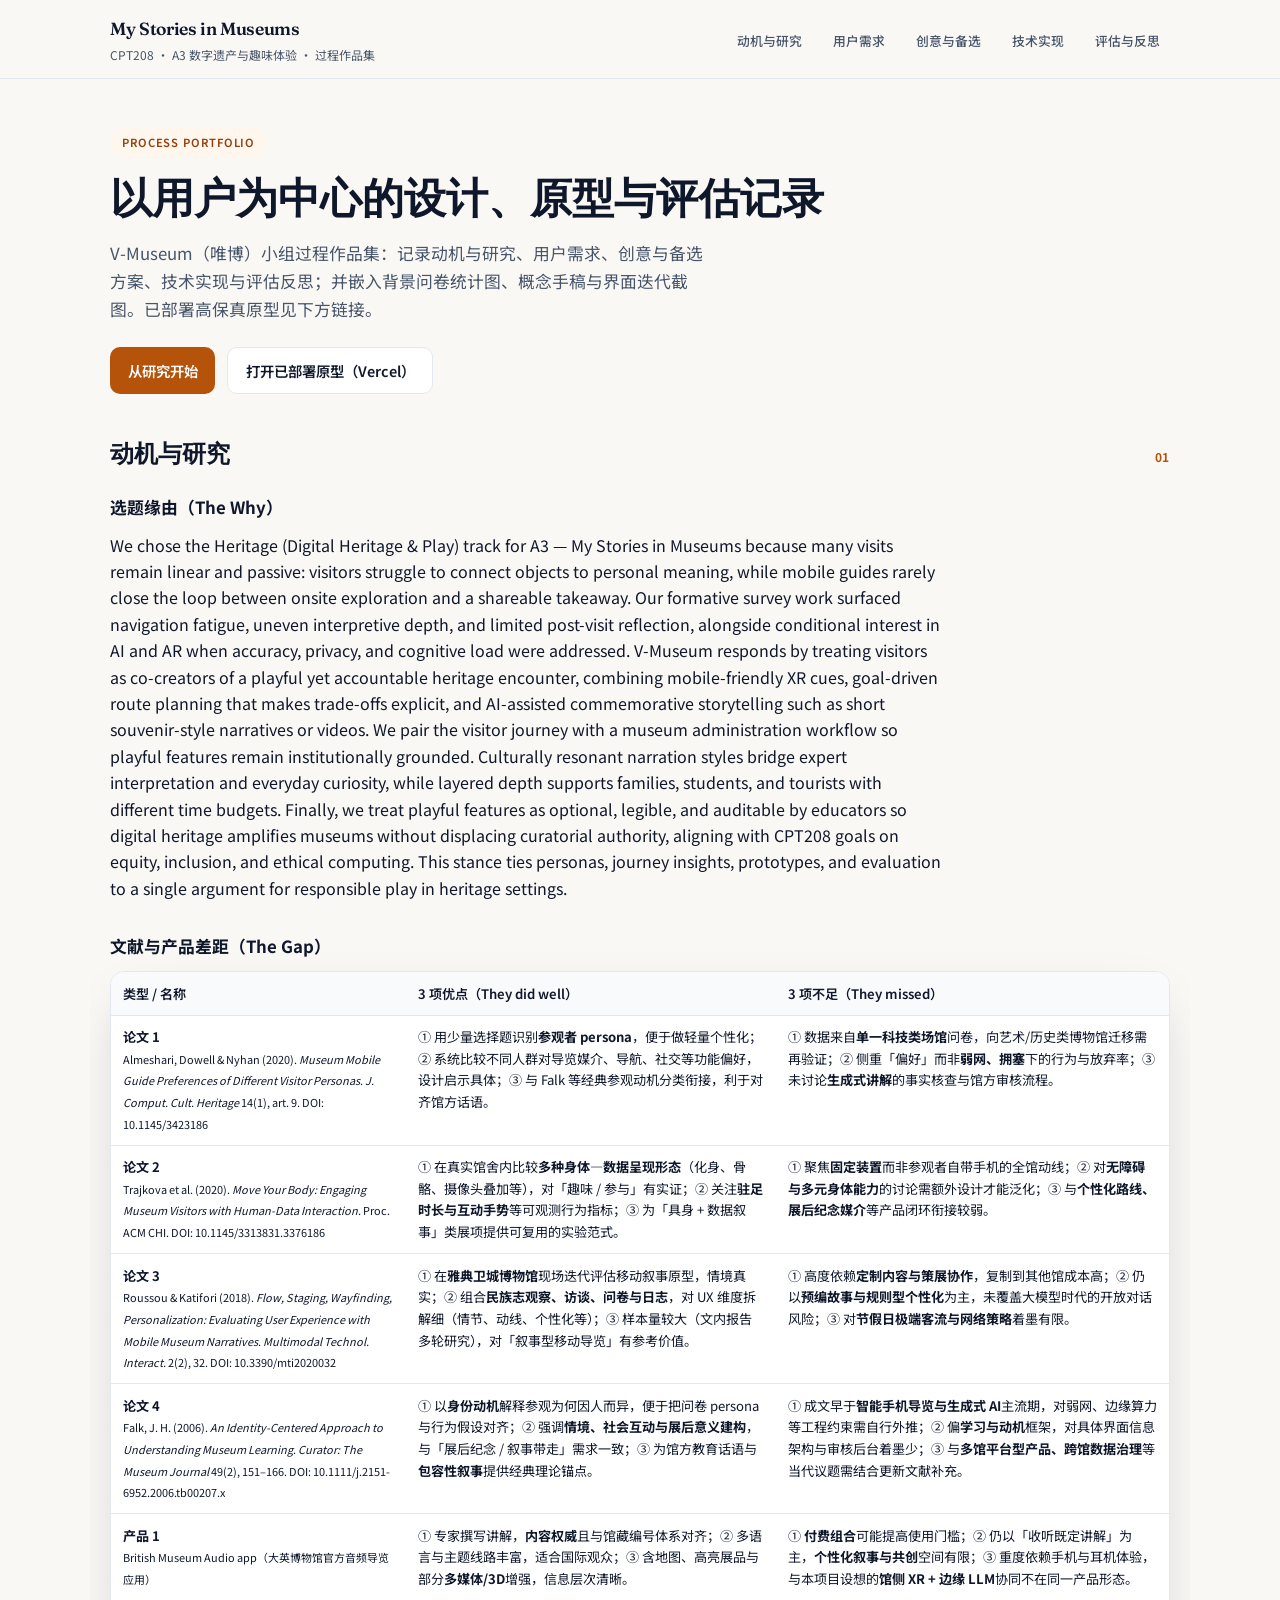
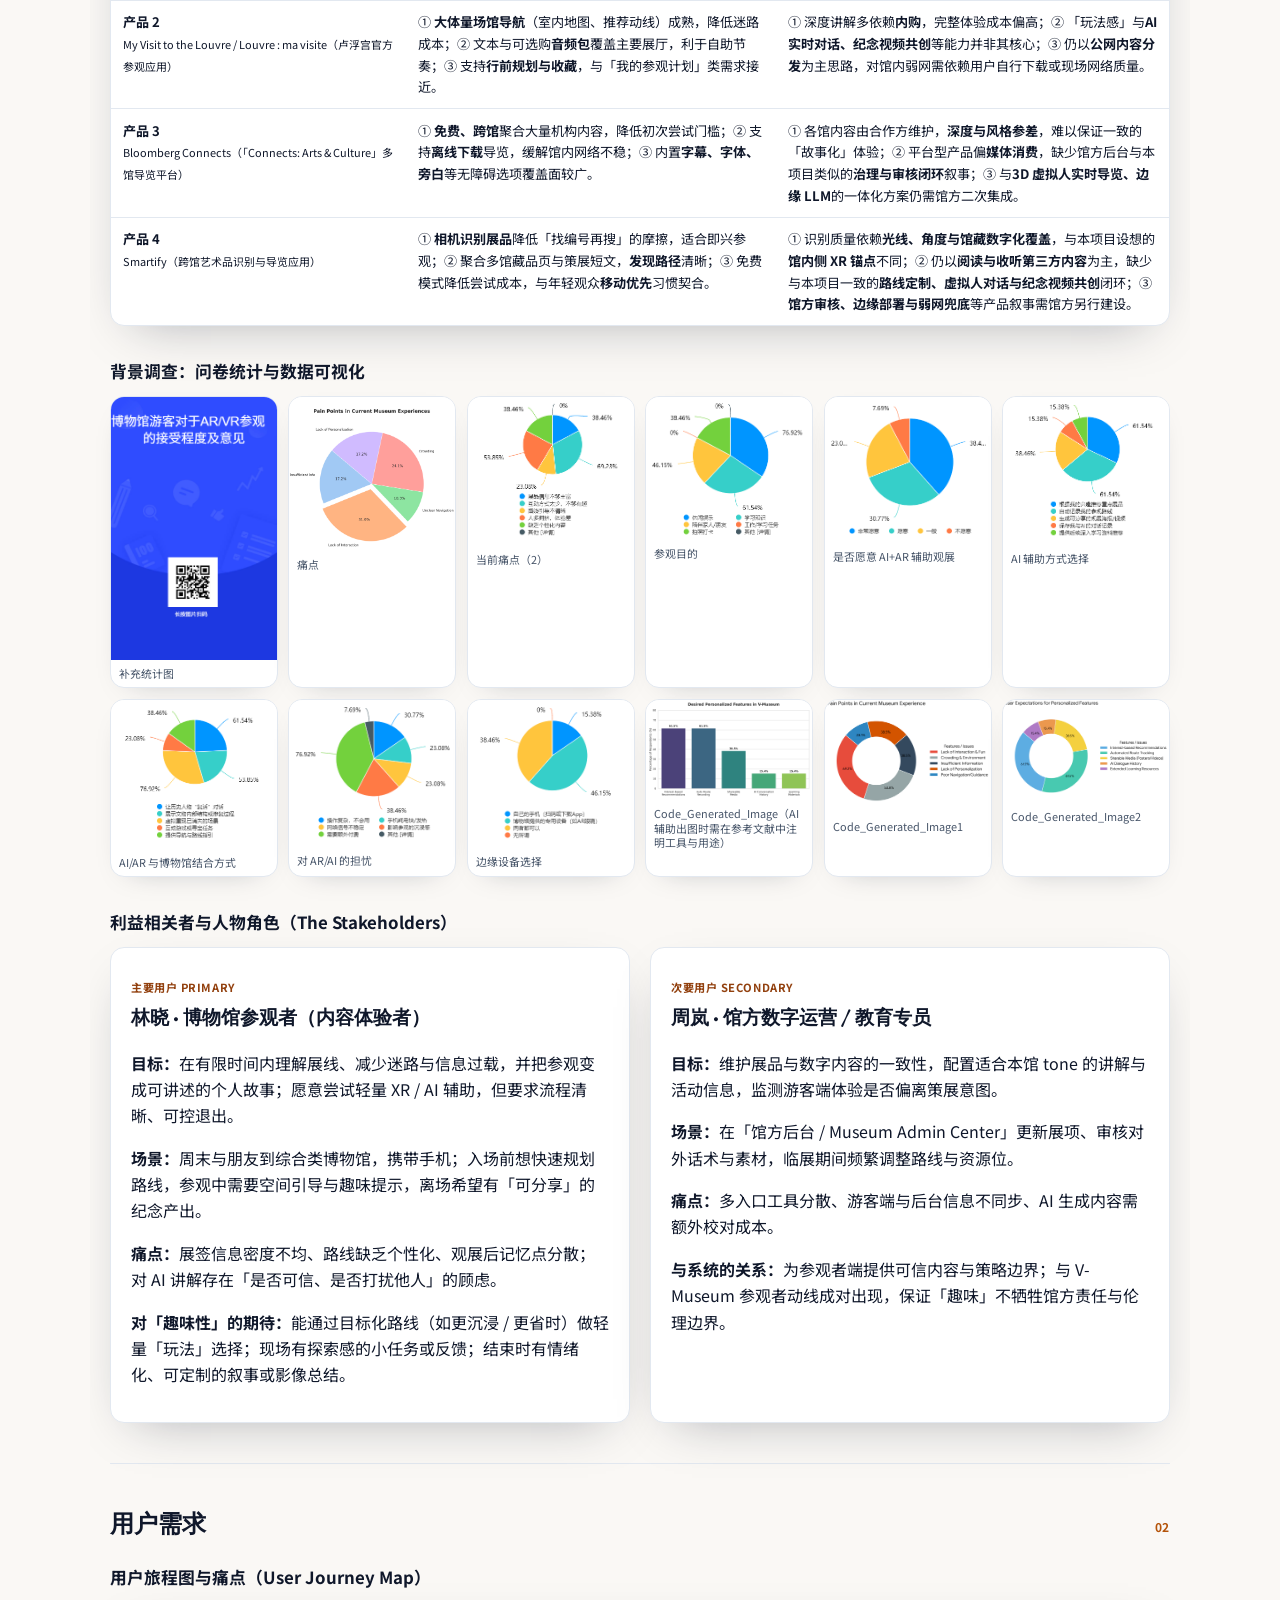
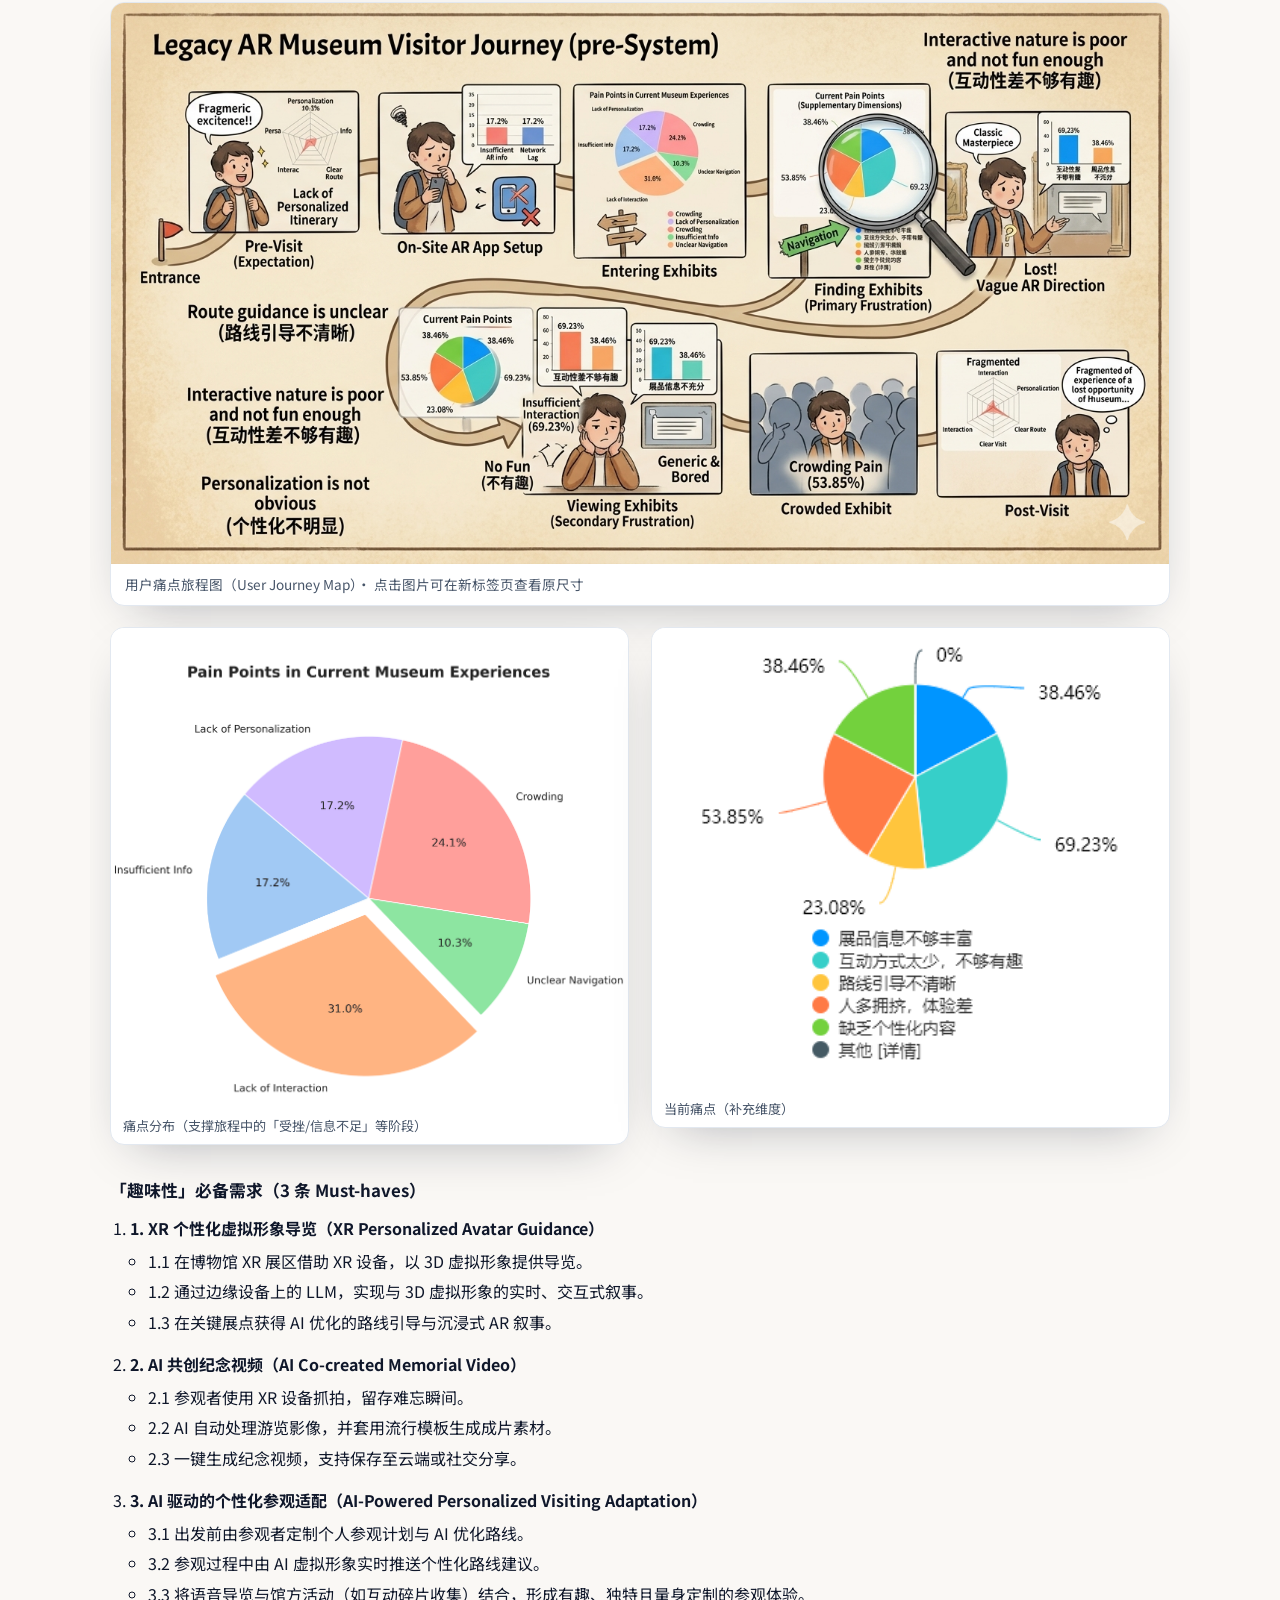
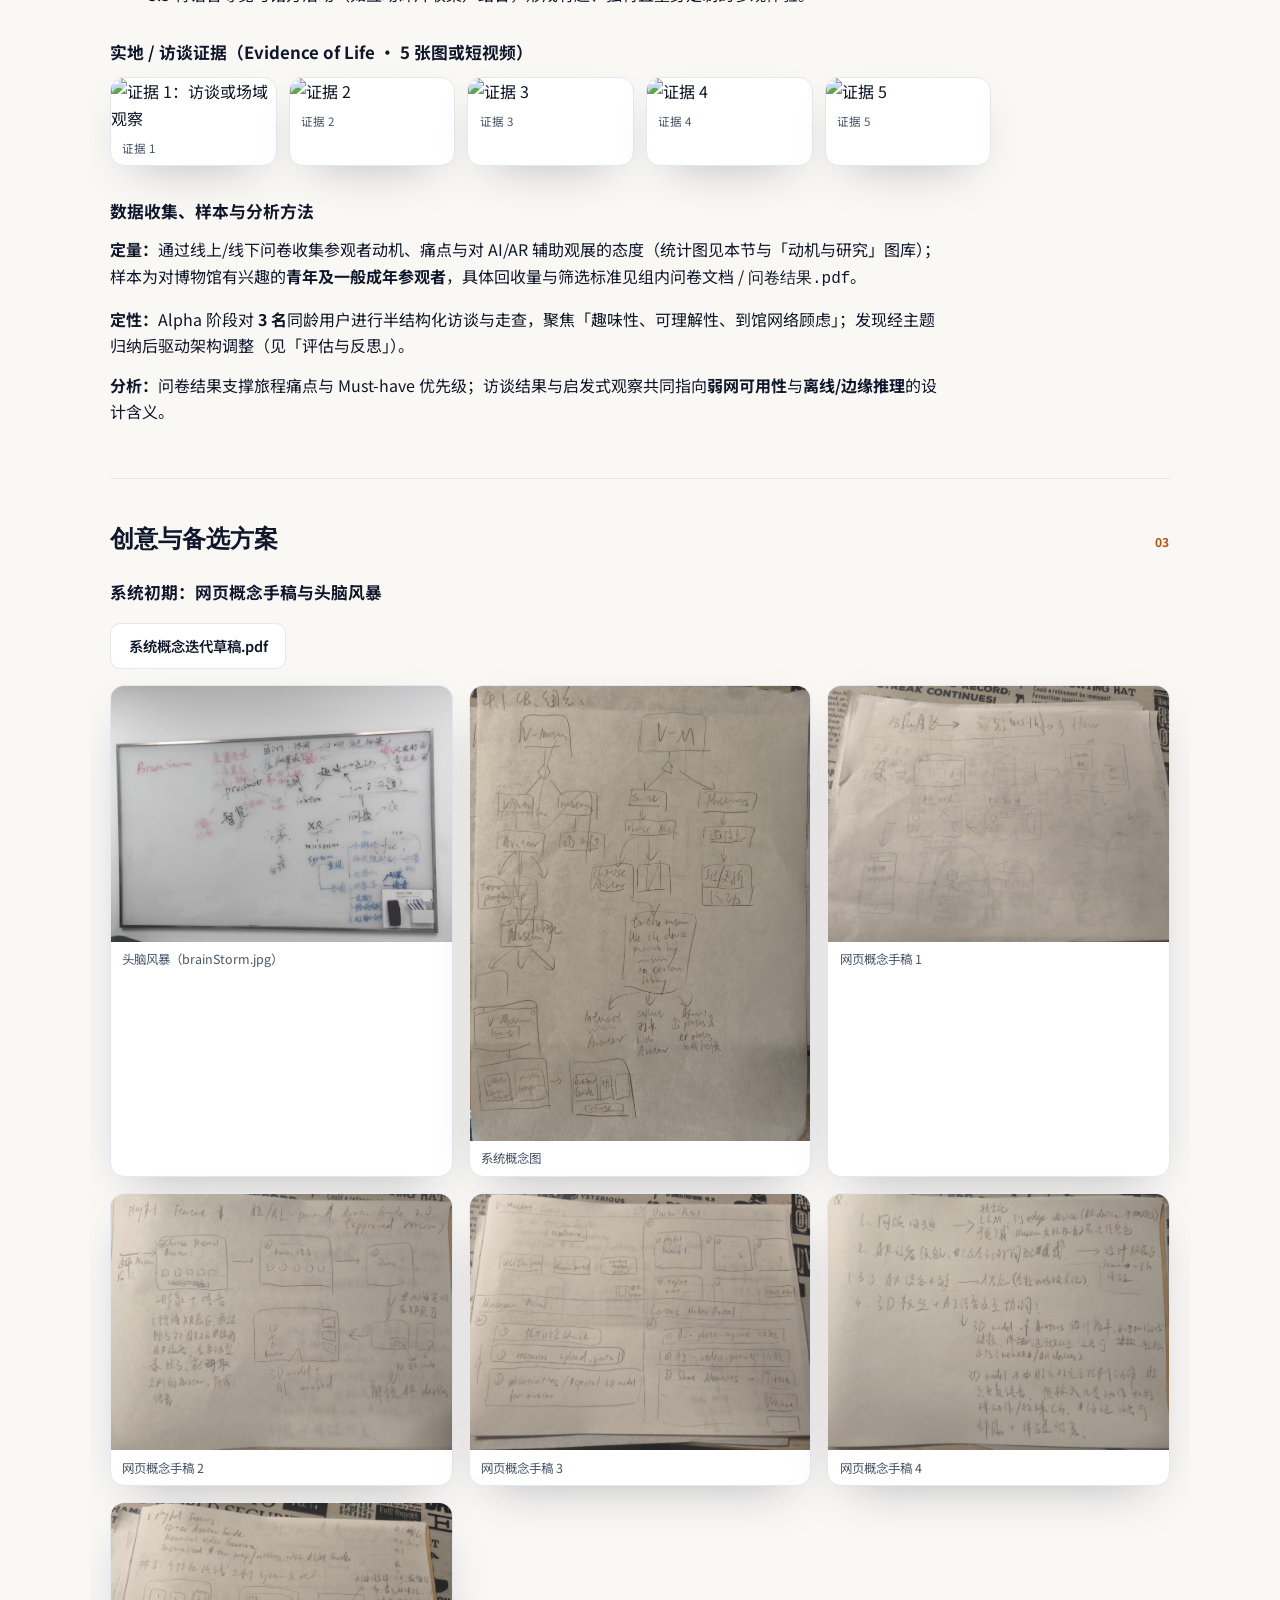
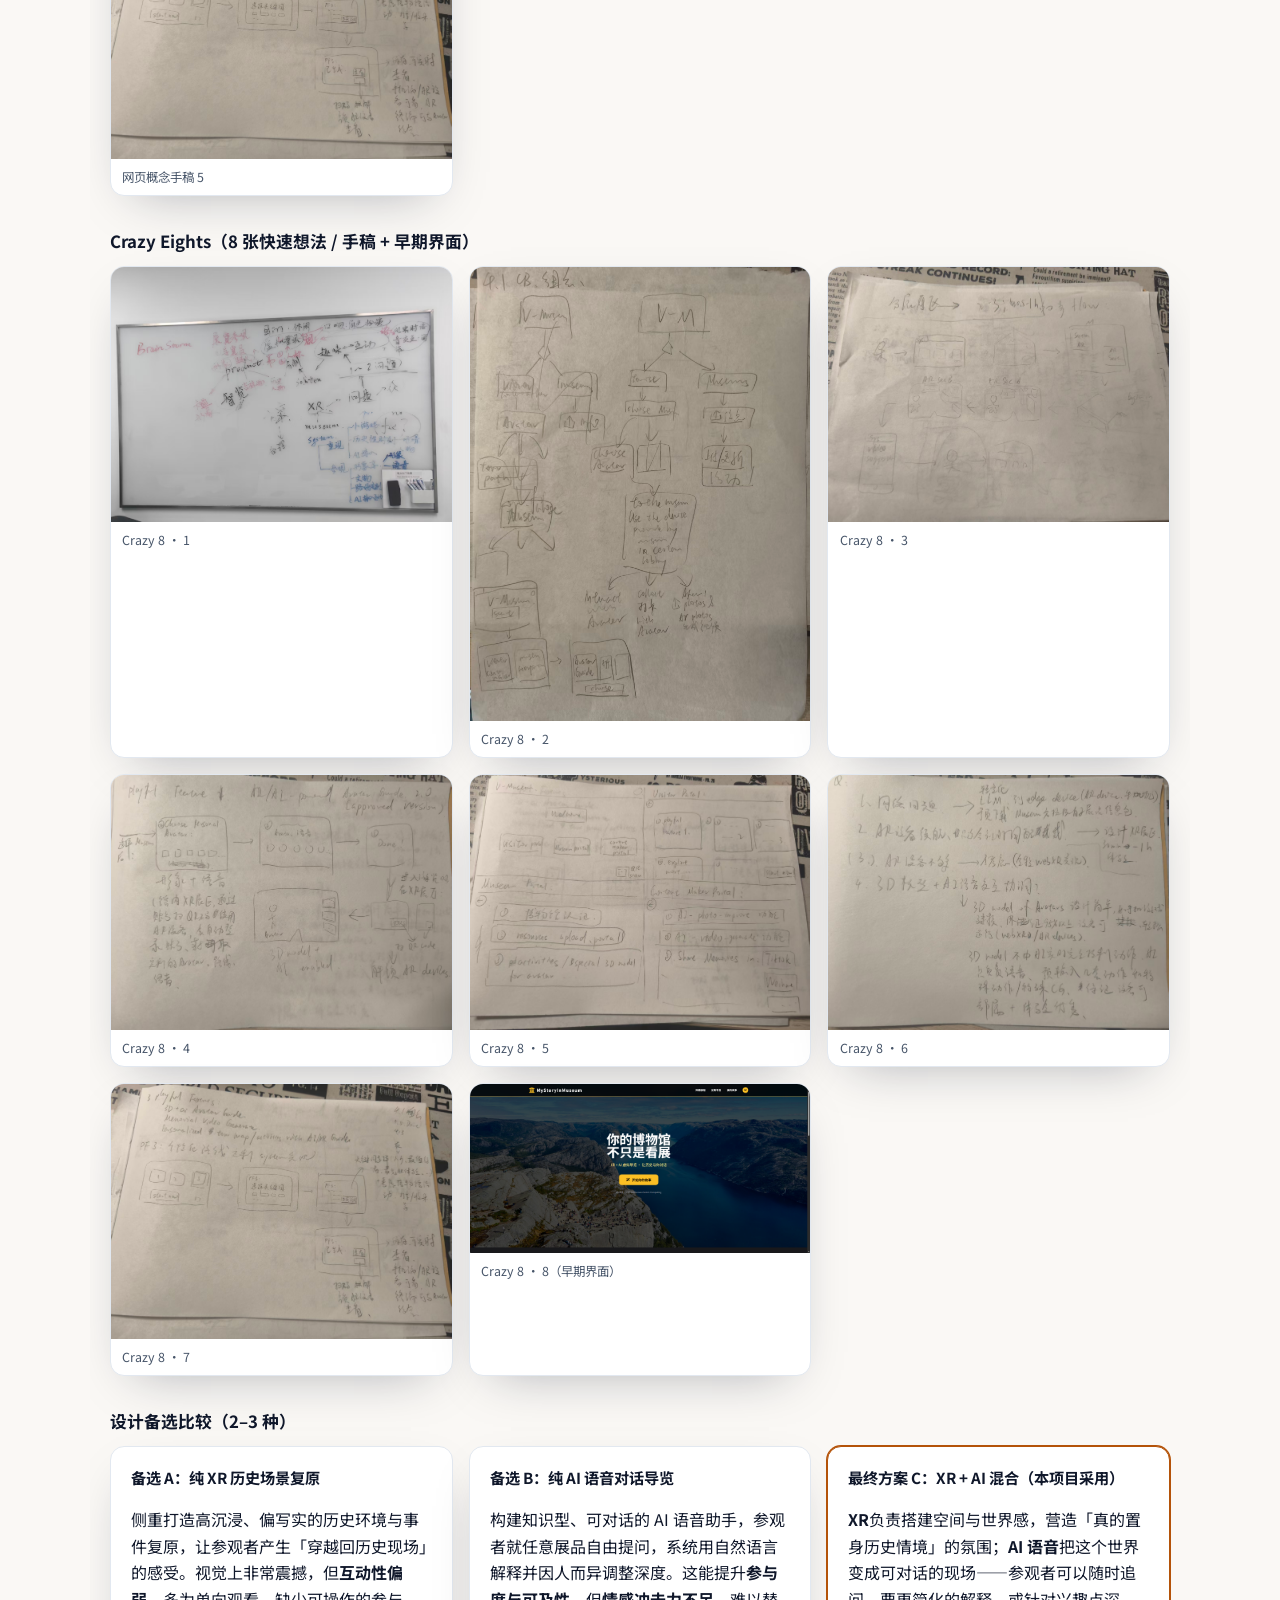
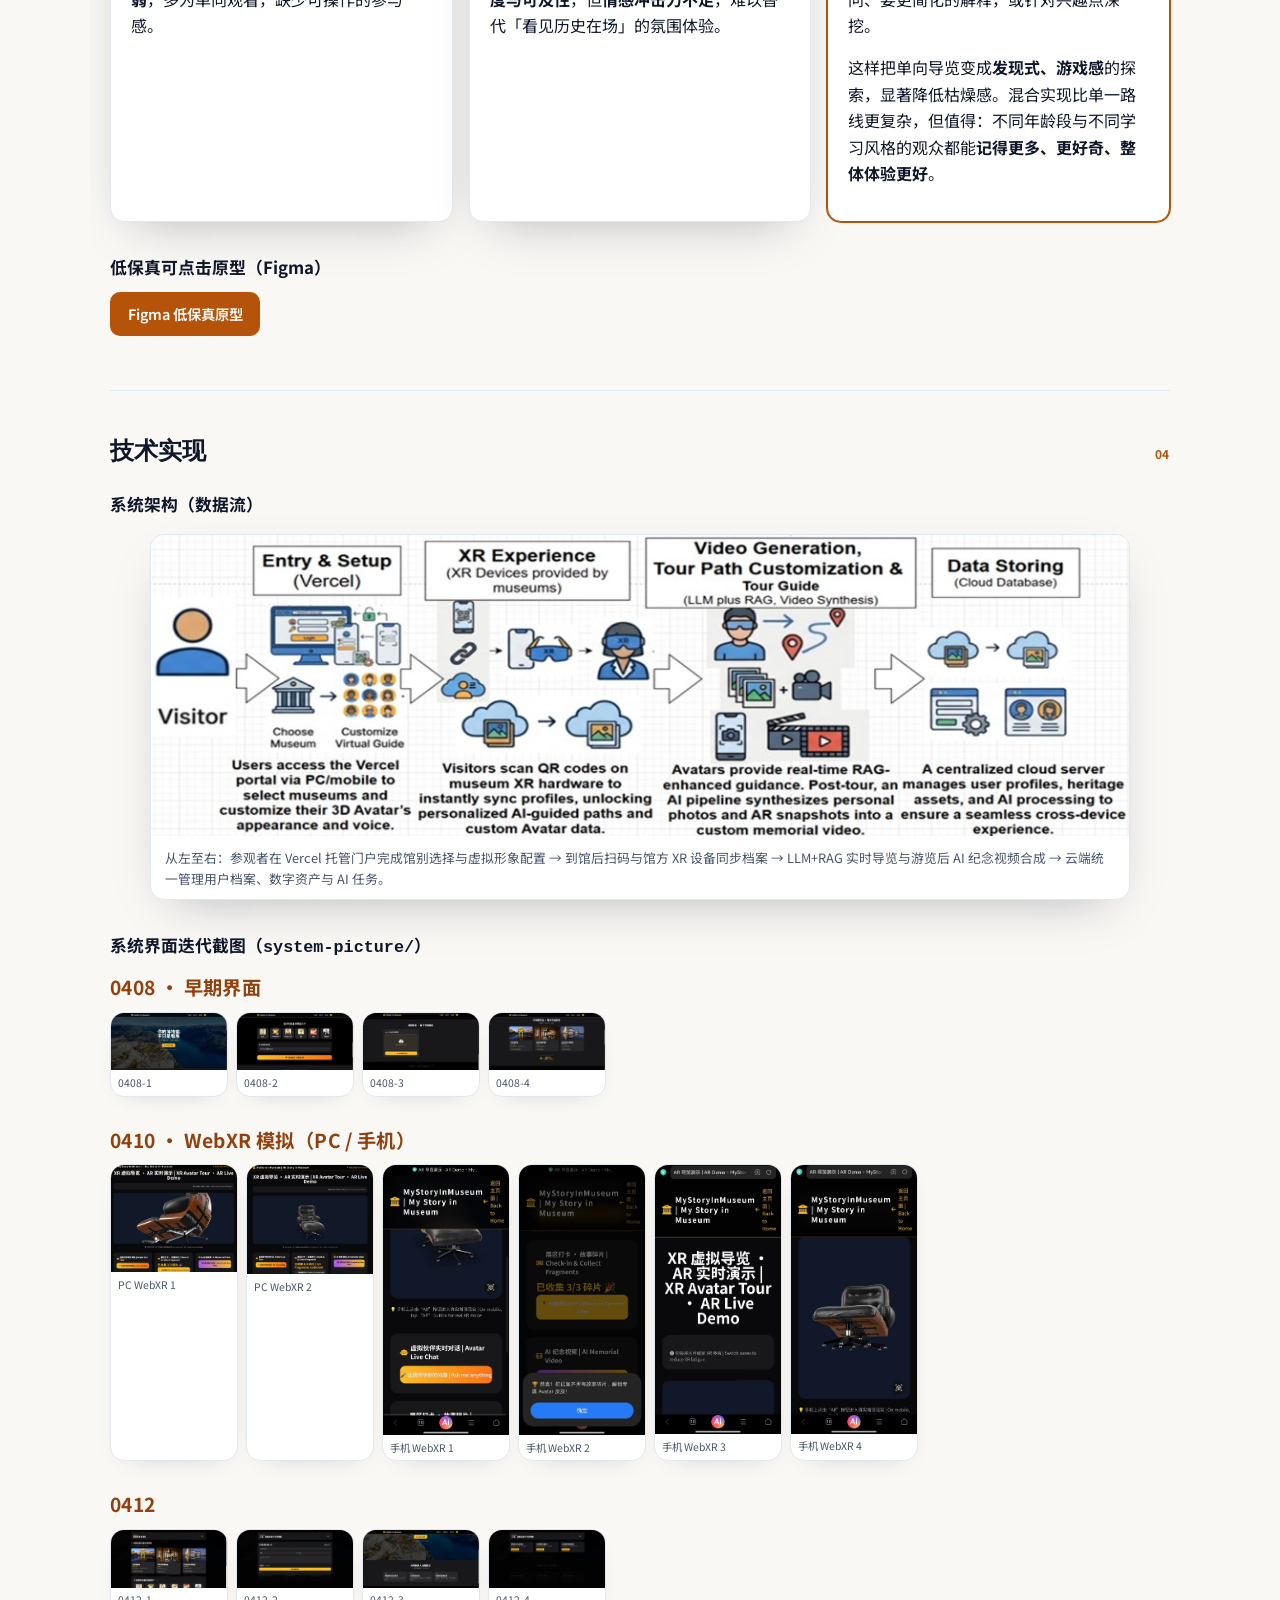
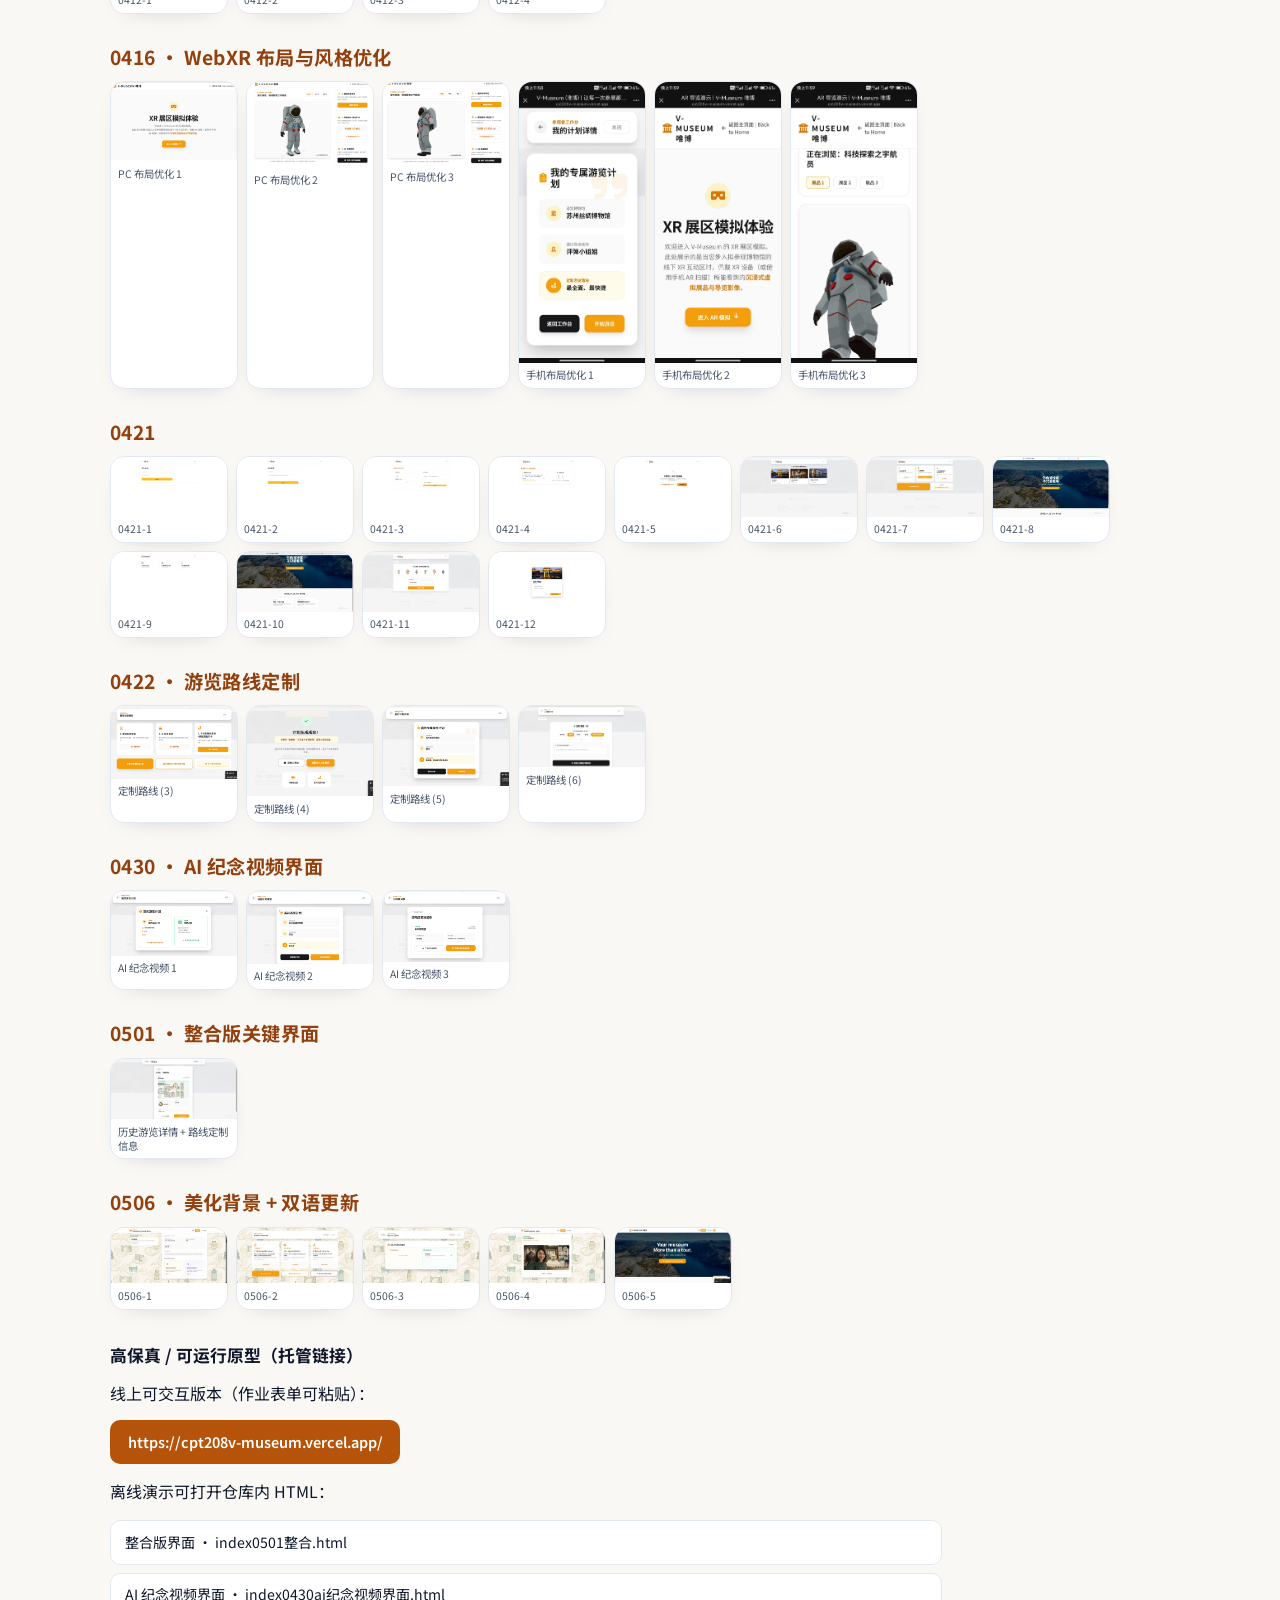
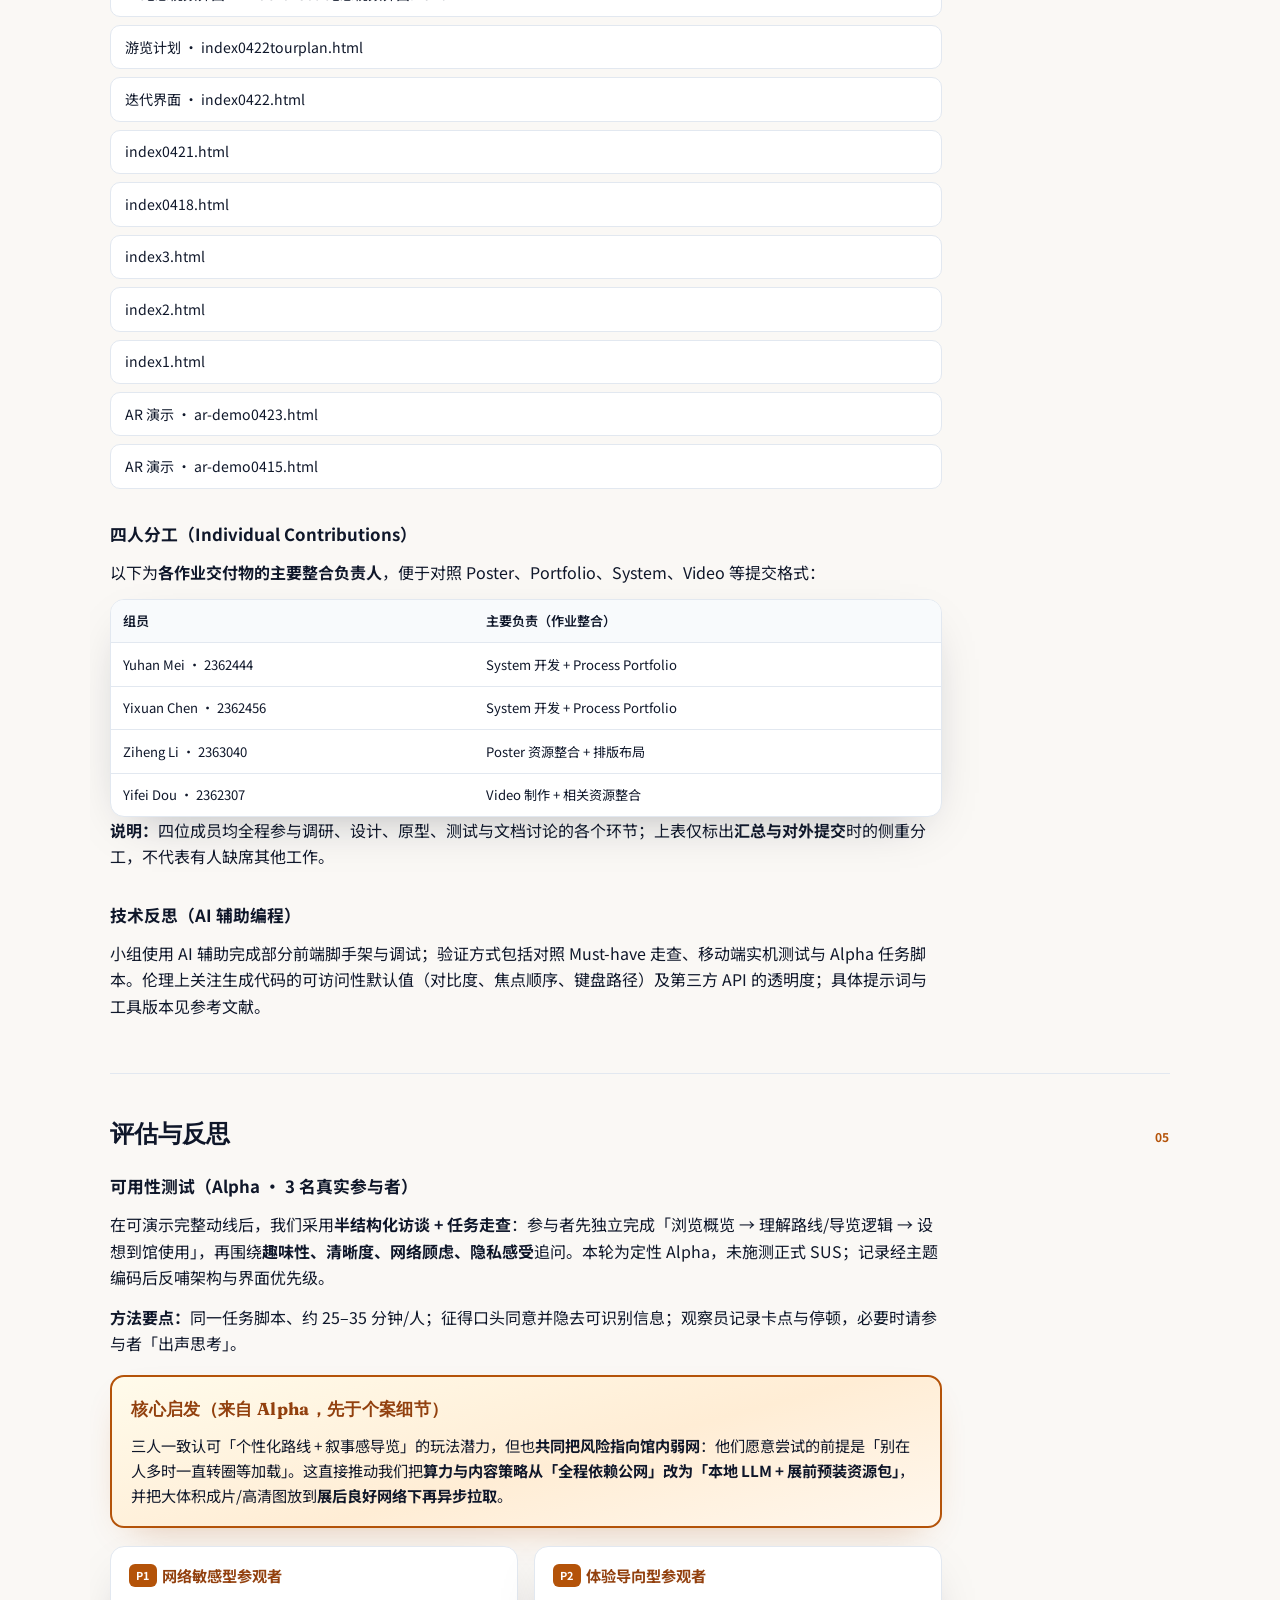
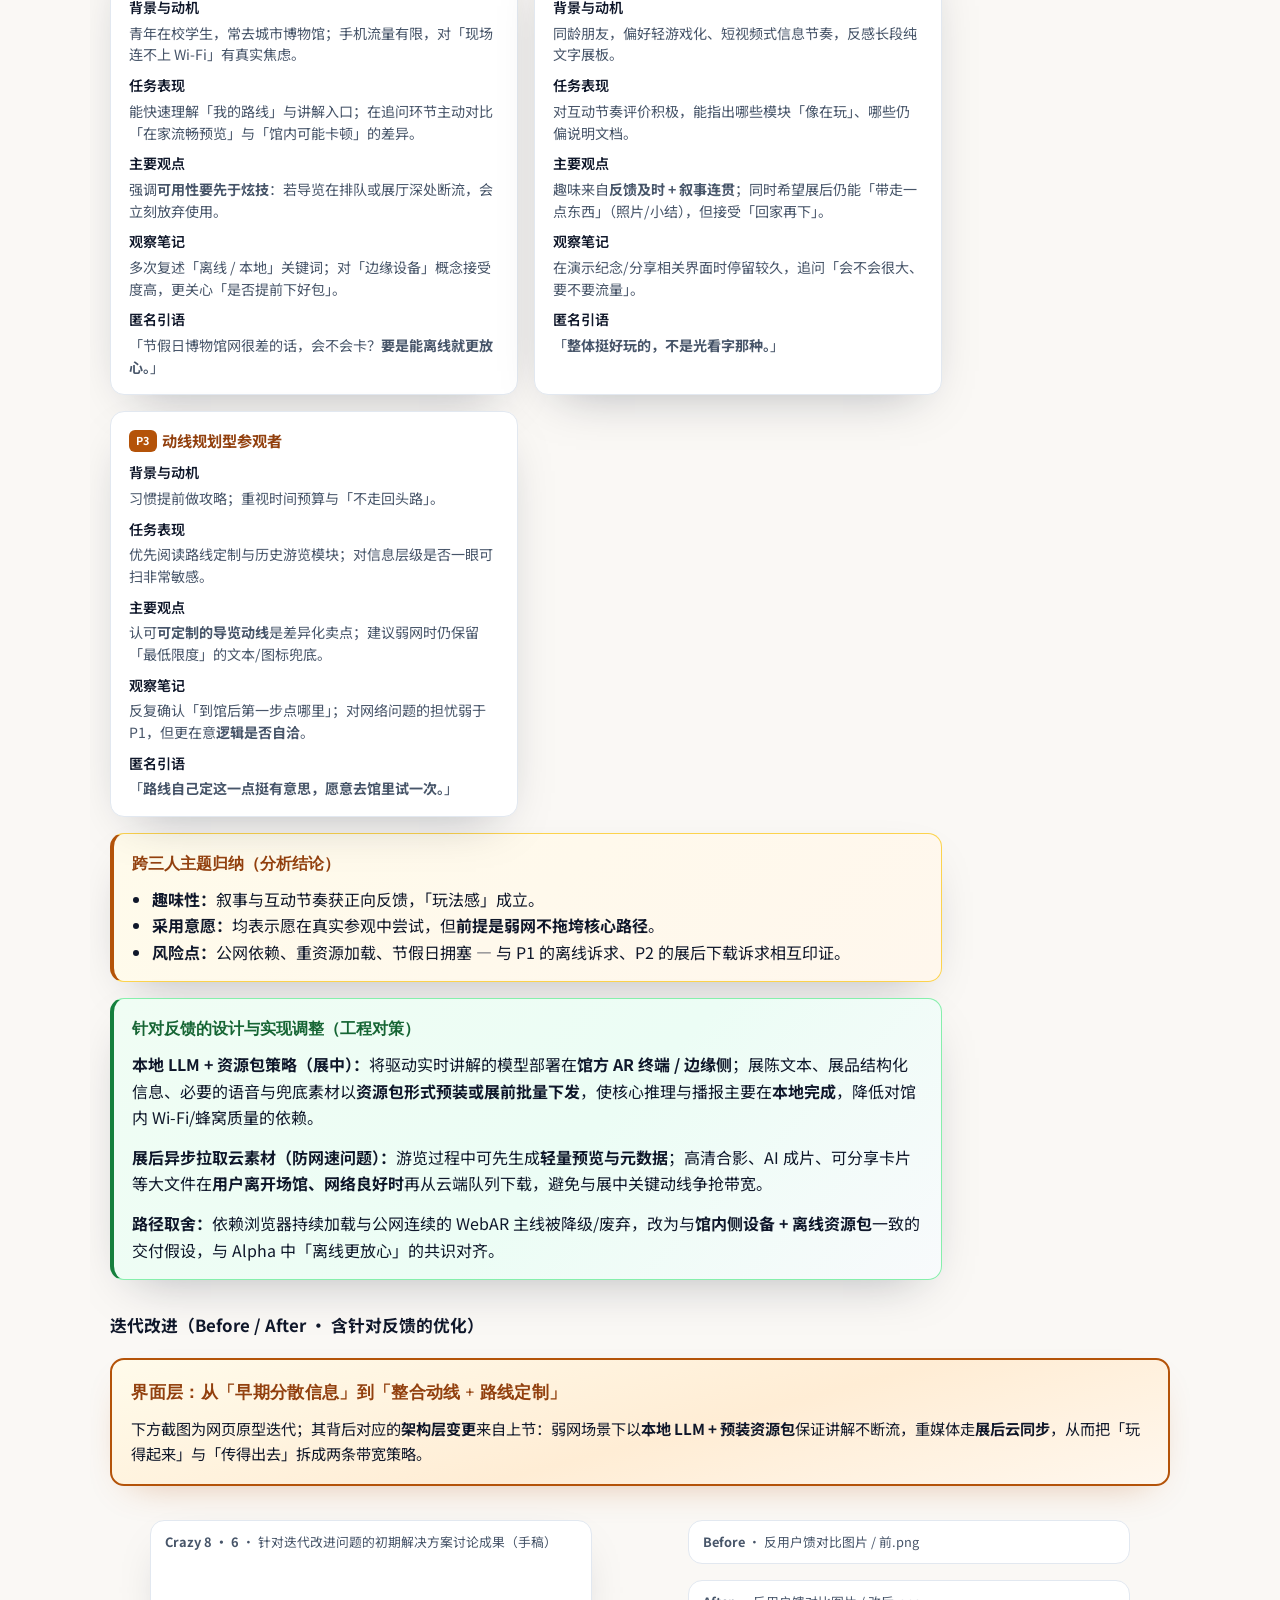
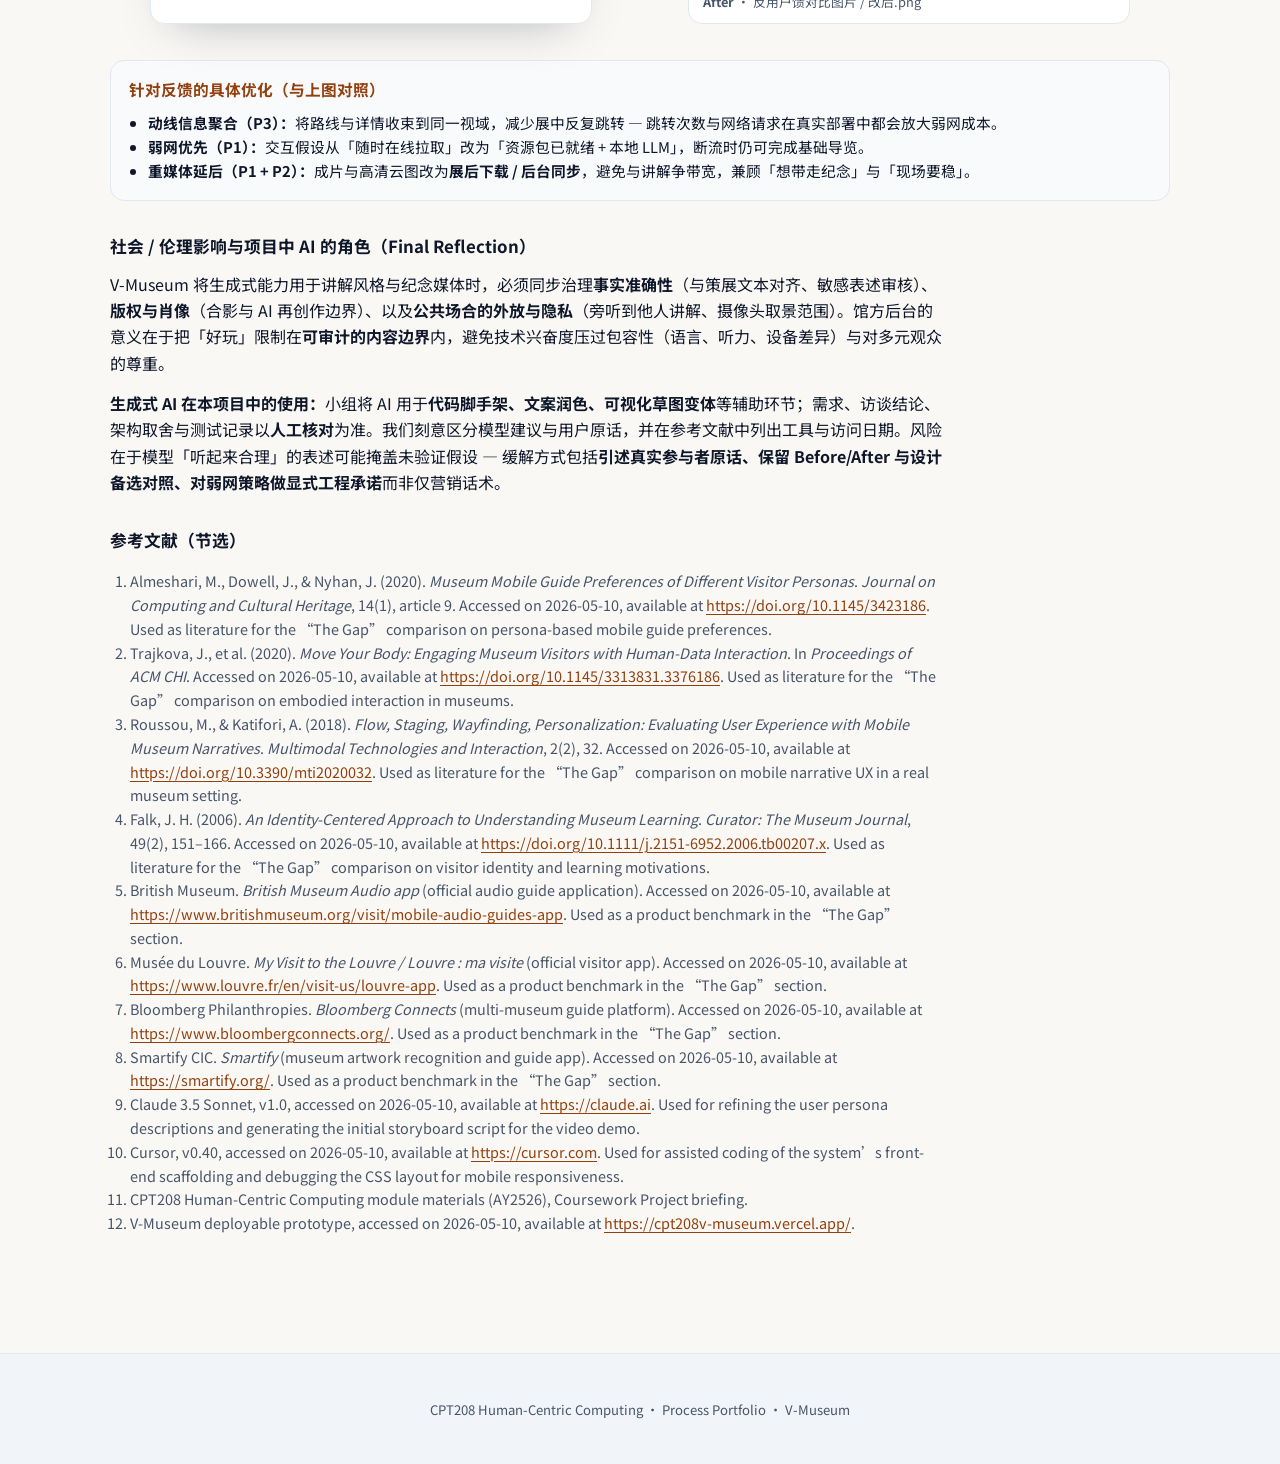
==== commit 651f446a: "Update index.html" ====
--- a/portfolio/index.html
+++ b/portfolio/index.html
@@ -88,6 +88,11 @@
                 <td>① 高度依赖<strong>定制内容与策展协作</strong>，复制到其他馆成本高；② 仍以<strong>预编故事与规则型个性化</strong>为主，未覆盖大模型时代的开放对话风险；③ 对<strong>节假日极端客流与网络策略</strong>着墨有限。</td>
               </tr>
               <tr>
+                <td><strong>论文 4</strong><br /><small>Falk, J. H. (2006). <em>An Identity-Centered Approach to Understanding Museum Learning</em>. <em>Curator: The Museum Journal</em> 49(2), 151–166. DOI: 10.1111/j.2151-6952.2006.tb00207.x</small></td>
+                <td>① 以<strong>身份动机</strong>解释参观为何因人而异，便于把问卷 persona 与行为假设对齐；② 强调<strong>情境、社会互动与展后意义建构</strong>，与「展后纪念 / 叙事带走」需求一致；③ 为馆方教育话语与<strong>包容性叙事</strong>提供经典理论锚点。</td>
+                <td>① 成文早于<strong>智能手机导览与生成式 AI</strong>主流期，对弱网、边缘算力等工程约束需自行外推；② 偏<strong>学习与动机</strong>框架，对具体界面信息架构与审核后台着墨少；③ 与<strong>多馆平台型产品、跨馆数据治理</strong>等当代议题需结合更新文献补充。</td>
+              </tr>
+              <tr>
                 <td><strong>产品 1</strong><br /><small>British Museum Audio app（大英博物馆官方音频导览应用）</small></td>
                 <td>① 专家撰写讲解，<strong>内容权威</strong>且与馆藏编号体系对齐；② 多语言与主题线路丰富，适合国际观众；③ 含地图、高亮展品与部分<strong>多媒体/3D</strong>增强，信息层次清晰。</td>
                 <td>① <strong>付费组合</strong>可能提高使用门槛；② 仍以「收听既定讲解」为主，<strong>个性化叙事与共创</strong>空间有限；③ 重度依赖手机与耳机体验，与本项目设想的<strong>馆侧 XR + 边缘 LLM</strong>协同不在同一产品形态。</td>
@@ -102,6 +107,11 @@
                 <td>① <strong>免费、跨馆</strong>聚合大量机构内容，降低初次尝试门槛；② 支持<strong>离线下载</strong>导览，缓解馆内网络不稳；③ 内置<strong>字幕、字体、旁白</strong>等无障碍选项覆盖面较广。</td>
                 <td>① 各馆内容由合作方维护，<strong>深度与风格参差</strong>，难以保证一致的「故事化」体验；② 平台型产品偏<strong>媒体消费</strong>，缺少馆方后台与本项目类似的<strong>治理与审核闭环</strong>叙事；③ 与<strong>3D 虚拟人实时导览、边缘 LLM</strong>的一体化方案仍需馆方二次集成。</td>
               </tr>
+              <tr>
+                <td><strong>产品 4</strong><br /><small>Smartify（跨馆艺术品识别与导览应用）</small></td>
+                <td>① <strong>相机识别展品</strong>降低「找编号再搜」的摩擦，适合即兴参观；② 聚合多馆藏品页与策展短文，<strong>发现路径</strong>清晰；③ 免费模式降低尝试成本，与年轻观众<strong>移动优先</strong>习惯契合。</td>
+                <td>① 识别质量依赖<strong>光线、角度与馆藏数字化覆盖</strong>，与本项目设想的<strong>馆内侧 XR 锚点</strong>不同；② 仍以<strong>阅读与收听第三方内容</strong>为主，缺少与本项目一致的<strong>路线定制、虚拟人对话与纪念视频共创</strong>闭环；③ <strong>馆方审核、边缘部署与弱网兜底</strong>等产品叙事需馆方另行建设。</td>
+              </tr>
             </tbody>
           </table>
         </div>
@@ -163,7 +173,6 @@
 
       <div class="subsection">
         <h3>利益相关者与人物角色（The Stakeholders）</h3>
-        <p class="note">Case 轴线：参观者主路径 ↔ 馆方后台（Museum Admin Center）。</p>
         <div class="grid-2">
           <article class="card">
             <p class="persona-tag">主要用户 Primary</p>
@@ -194,7 +203,6 @@
 
       <div class="subsection">
         <h3>用户旅程图与痛点（User Journey Map）</h3>
-        <p class="note">首张为<strong>用户痛点旅程图</strong>（占满栏宽、可点击放大查看小字）；其后为问卷中的痛点维度可视化，可与独立绘制的旅程图并列使用。</p>
         <div class="journey-map-gallery">
           <figure class="gallery-item gallery-item--journey-hero">
             <a class="journey-map-hero-link" href="%E8%83%8C%E6%99%AF%E8%B0%83%E6%9F%A5-%E5%8D%9A%E7%89%A9%E9%A6%86aixr/%E8%B0%83%E6%9F%A5-%E7%BB%9F%E8%AE%A1%E5%9B%BE/%E7%BB%9F%E8%AE%A1%E5%9B%BE/%E7%94%A8%E6%88%B7%E7%97%9B%E7%82%B9%E8%B7%AF%E7%A8%8B%E5%9B%BE.png" target="_blank" rel="noopener noreferrer" title="在新标签页打开原图，便于阅读小字"><img src="%E8%83%8C%E6%99%AF%E8%B0%83%E6%9F%A5-%E5%8D%9A%E7%89%A9%E9%A6%86aixr/%E8%B0%83%E6%9F%A5-%E7%BB%9F%E8%AE%A1%E5%9B%BE/%E7%BB%9F%E8%AE%A1%E5%9B%BE/%E7%94%A8%E6%88%B7%E7%97%9B%E7%82%B9%E8%B7%AF%E7%A8%8B%E5%9B%BE.png" alt="用户旅程图与痛点：用户痛点路程图" loading="lazy" /></a>
@@ -539,19 +547,19 @@
             </thead>
             <tbody>
               <tr>
-                <td>组员一</td>
+                <td>Yuhan Mei · 2362444</td>
                 <td>System 开发 + Process Portfolio</td>
               </tr>
               <tr>
-                <td>组员二</td>
+                <td>Yixuan Chen · 2362456</td>
                 <td>System 开发 + Process Portfolio</td>
               </tr>
               <tr>
-                <td>组员三</td>
+                <td>Ziheng Li · 2363040</td>
                 <td>Poster 资源整合 + 排版布局</td>
               </tr>
               <tr>
-                <td>组员四</td>
+                <td>Yifei Dou · 2362307</td>
                 <td>Video 制作 + 相关资源整合</td>
               </tr>
             </tbody>
@@ -655,14 +663,20 @@
           <p>下方截图为网页原型迭代；其背后对应的<strong>架构层变更</strong>来自上节：弱网场景下以<strong>本地 LLM + 预装资源包</strong>保证讲解不断流，重媒体走<strong>展后云同步</strong>，从而把「玩得起来」与「传得出去」拆成两条带宽策略。</p>
         </div>
         <div class="before-after">
-          <figure class="figure">
-            <img src="%E5%8F%8D%E7%94%A8%E6%88%B7%E9%A6%88%E5%AF%B9%E6%AF%94%E5%9B%BE%E7%89%87/%E5%89%8D.png" alt="迭代前：根据用户反馈对比（Before）" loading="lazy" />
-            <figcaption><strong>Before</strong> · 反用户馈对比图片 / 前.png</figcaption>
-          </figure>
-          <figure class="figure">
-            <img src="%E5%8F%8D%E7%94%A8%E6%88%B7%E9%A6%88%E5%AF%B9%E6%AF%94%E5%9B%BE%E7%89%87/%E6%94%B9%E5%90%8E.png" alt="迭代后：根据用户反馈对比（After）" loading="lazy" />
-            <figcaption><strong>After</strong> · 反用户馈对比图片 / 改后.png</figcaption>
-          </figure>
+          <figure class="figure before-after__manuscript">
+            <img src="%E7%B3%BB%E7%BB%9Fconcept%E8%8D%89%E7%A8%BF-%E8%BF%AD%E4%BB%A3/webpage%E6%A6%82%E5%BF%B5-%E6%89%8B%E7%A8%BF/dc442489e639b0e3473a21df97dc2107.jpg" alt="Crazy 8 · 6：针对迭代改进问题的初期解决方案讨论手稿" loading="lazy" />
+            <figcaption><strong>Crazy 8 · 6</strong> · 针对迭代改进问题的初期解决方案讨论成果（手稿）</figcaption>
+          </figure>
+          <div class="before-after__pair">
+            <figure class="figure">
+              <img src="%E5%8F%8D%E7%94%A8%E6%88%B7%E9%A6%88%E5%AF%B9%E6%AF%94%E5%9B%BE%E7%89%87/%E5%89%8D.png" alt="迭代前：根据用户反馈对比（Before）" loading="lazy" />
+              <figcaption><strong>Before</strong> · 反用户馈对比图片 / 前.png</figcaption>
+            </figure>
+            <figure class="figure">
+              <img src="%E5%8F%8D%E7%94%A8%E6%88%B7%E9%A6%88%E5%AF%B9%E6%AF%94%E5%9B%BE%E7%89%87/%E6%94%B9%E5%90%8E.png" alt="迭代后：根据用户反馈对比（After）" loading="lazy" />
+              <figcaption><strong>After</strong> · 反用户馈对比图片 / 改后.png</figcaption>
+            </figure>
+          </div>
         </div>
         <div class="before-after-rationale">
           <h4>针对反馈的具体优化（与上图对照）</h4>
@@ -682,10 +696,19 @@
 
       <div class="subsection prose">
         <h3>参考文献（节选）</h3>
-        <ol style="padding-left:1.25rem; font-size:0.9rem; color:var(--muted);">
-          <li>CPT208 Human-Centric Computing 模块课程说明（AY2526），Coursework Project 材料。</li>
-          <li>V-Museum 线上原型：<a href="https://cpt208v-museum.vercel.app/" target="_blank" rel="noopener noreferrer">https://cpt208v-museum.vercel.app/</a>（访问日期以提交日为准）。</li>
-          <li>所用 AI 编程工具（如 Cursor 等）在参考文献中补全版本号、访问日期与用途说明。</li>
+        <ol class="ref-list" style="padding-left:1.25rem; font-size:0.9rem; color:var(--muted);">
+          <li>Almeshari, M., Dowell, J., &amp; Nyhan, J. (2020). <em>Museum Mobile Guide Preferences of Different Visitor Personas</em>. <em>Journal on Computing and Cultural Heritage</em>, 14(1), article 9. Accessed on 2026-05-10, available at <a href="https://doi.org/10.1145/3423186" target="_blank" rel="noopener noreferrer">https://doi.org/10.1145/3423186</a>. Used as literature for the “The Gap” comparison on persona-based mobile guide preferences.</li>
+          <li>Trajkova, J., et al. (2020). <em>Move Your Body: Engaging Museum Visitors with Human-Data Interaction</em>. In <em>Proceedings of ACM CHI</em>. Accessed on 2026-05-10, available at <a href="https://doi.org/10.1145/3313831.3376186" target="_blank" rel="noopener noreferrer">https://doi.org/10.1145/3313831.3376186</a>. Used as literature for the “The Gap” comparison on embodied interaction in museums.</li>
+          <li>Roussou, M., &amp; Katifori, A. (2018). <em>Flow, Staging, Wayfinding, Personalization: Evaluating User Experience with Mobile Museum Narratives</em>. <em>Multimodal Technologies and Interaction</em>, 2(2), 32. Accessed on 2026-05-10, available at <a href="https://doi.org/10.3390/mti2020032" target="_blank" rel="noopener noreferrer">https://doi.org/10.3390/mti2020032</a>. Used as literature for the “The Gap” comparison on mobile narrative UX in a real museum setting.</li>
+          <li>Falk, J. H. (2006). <em>An Identity-Centered Approach to Understanding Museum Learning</em>. <em>Curator: The Museum Journal</em>, 49(2), 151–166. Accessed on 2026-05-10, available at <a href="https://doi.org/10.1111/j.2151-6952.2006.tb00207.x" target="_blank" rel="noopener noreferrer">https://doi.org/10.1111/j.2151-6952.2006.tb00207.x</a>. Used as literature for the “The Gap” comparison on visitor identity and learning motivations.</li>
+          <li>British Museum. <em>British Museum Audio app</em> (official audio guide application). Accessed on 2026-05-10, available at <a href="https://www.britishmuseum.org/visit/mobile-audio-guides-app" target="_blank" rel="noopener noreferrer">https://www.britishmuseum.org/visit/mobile-audio-guides-app</a>. Used as a product benchmark in the “The Gap” section.</li>
+          <li>Musée du Louvre. <em>My Visit to the Louvre / Louvre : ma visite</em> (official visitor app). Accessed on 2026-05-10, available at <a href="https://www.louvre.fr/en/visit-us/louvre-app" target="_blank" rel="noopener noreferrer">https://www.louvre.fr/en/visit-us/louvre-app</a>. Used as a product benchmark in the “The Gap” section.</li>
+          <li>Bloomberg Philanthropies. <em>Bloomberg Connects</em> (multi-museum guide platform). Accessed on 2026-05-10, available at <a href="https://www.bloombergconnects.org/" target="_blank" rel="noopener noreferrer">https://www.bloombergconnects.org/</a>. Used as a product benchmark in the “The Gap” section.</li>
+          <li>Smartify CIC. <em>Smartify</em> (museum artwork recognition and guide app). Accessed on 2026-05-10, available at <a href="https://smartify.org/" target="_blank" rel="noopener noreferrer">https://smartify.org/</a>. Used as a product benchmark in the “The Gap” section.</li>
+          <li>Claude 3.5 Sonnet, v1.0, accessed on 2026-05-10, available at <a href="https://claude.ai" target="_blank" rel="noopener noreferrer">https://claude.ai</a>. Used for refining the user persona descriptions and generating the initial storyboard script for the video demo.</li>
+          <li>Cursor, v0.40, accessed on 2026-05-10, available at <a href="https://cursor.com" target="_blank" rel="noopener noreferrer">https://cursor.com</a>. Used for assisted coding of the system’s front-end scaffolding and debugging the CSS layout for mobile responsiveness.</li>
+          <li>CPT208 Human-Centric Computing module materials (AY2526), Coursework Project briefing.</li>
+          <li>V-Museum deployable prototype, accessed on 2026-05-10, available at <a href="https://cpt208v-museum.vercel.app/" target="_blank" rel="noopener noreferrer">https://cpt208v-museum.vercel.app/</a>.</li>
         </ol>
       </div>
     </section>
--- a/portfolio/css/styles.css
+++ b/portfolio/css/styles.css
@@ -600,6 +600,74 @@
   line-height: 1.35;
 }
 
+/* 用户旅程图：首张全宽大图（便于读小字），下方两张统计图并排、中等尺寸 */
+.journey-map-gallery {
+  display: flex;
+  flex-direction: column;
+  gap: 1.35rem;
+  max-width: 100%;
+}
+
+.journey-map-gallery .gallery-item--journey-hero {
+  width: 100%;
+  max-width: 100%;
+  margin-inline: 0;
+}
+
+.journey-map-gallery .journey-map-hero-link {
+  display: block;
+  line-height: 0;
+  cursor: zoom-in;
+  border-radius: 0;
+  transition: box-shadow 0.15s ease;
+}
+
+.journey-map-gallery .journey-map-hero-link:hover {
+  box-shadow: inset 0 0 0 2px rgba(180, 83, 9, 0.35);
+}
+
+.journey-map-gallery .journey-map-hero-link:focus-visible {
+  outline: 2px solid var(--accent);
+  outline-offset: 3px;
+}
+
+.journey-map-gallery .gallery-item--journey-hero img {
+  width: 100%;
+  max-height: none;
+  image-rendering: auto;
+}
+
+.journey-map-gallery .gallery-item--journey-hero figcaption {
+  font-size: 0.85rem;
+  padding: 0.65rem 0.85rem;
+}
+
+.journey-map-stats-row {
+  display: grid;
+  grid-template-columns: repeat(2, minmax(min(100%, 400px), 1fr));
+  gap: 1.15rem 1.35rem;
+  align-items: start;
+}
+
+.journey-map-stats-row .gallery-item {
+  min-height: 0;
+}
+
+.journey-map-stats-row .gallery-item img {
+  width: 100%;
+}
+
+.journey-map-stats-row .gallery-item figcaption {
+  font-size: 0.82rem;
+  padding: 0.55rem 0.75rem;
+}
+
+@media (max-width: 900px) {
+  .journey-map-stats-row {
+    grid-template-columns: 1fr;
+  }
+}
+
 .gallery-item {
   margin: 0;
   border-radius: var(--radius);
@@ -856,5 +924,3 @@
     padding: 0.55rem 0.5rem;
   }
 }
-
-}
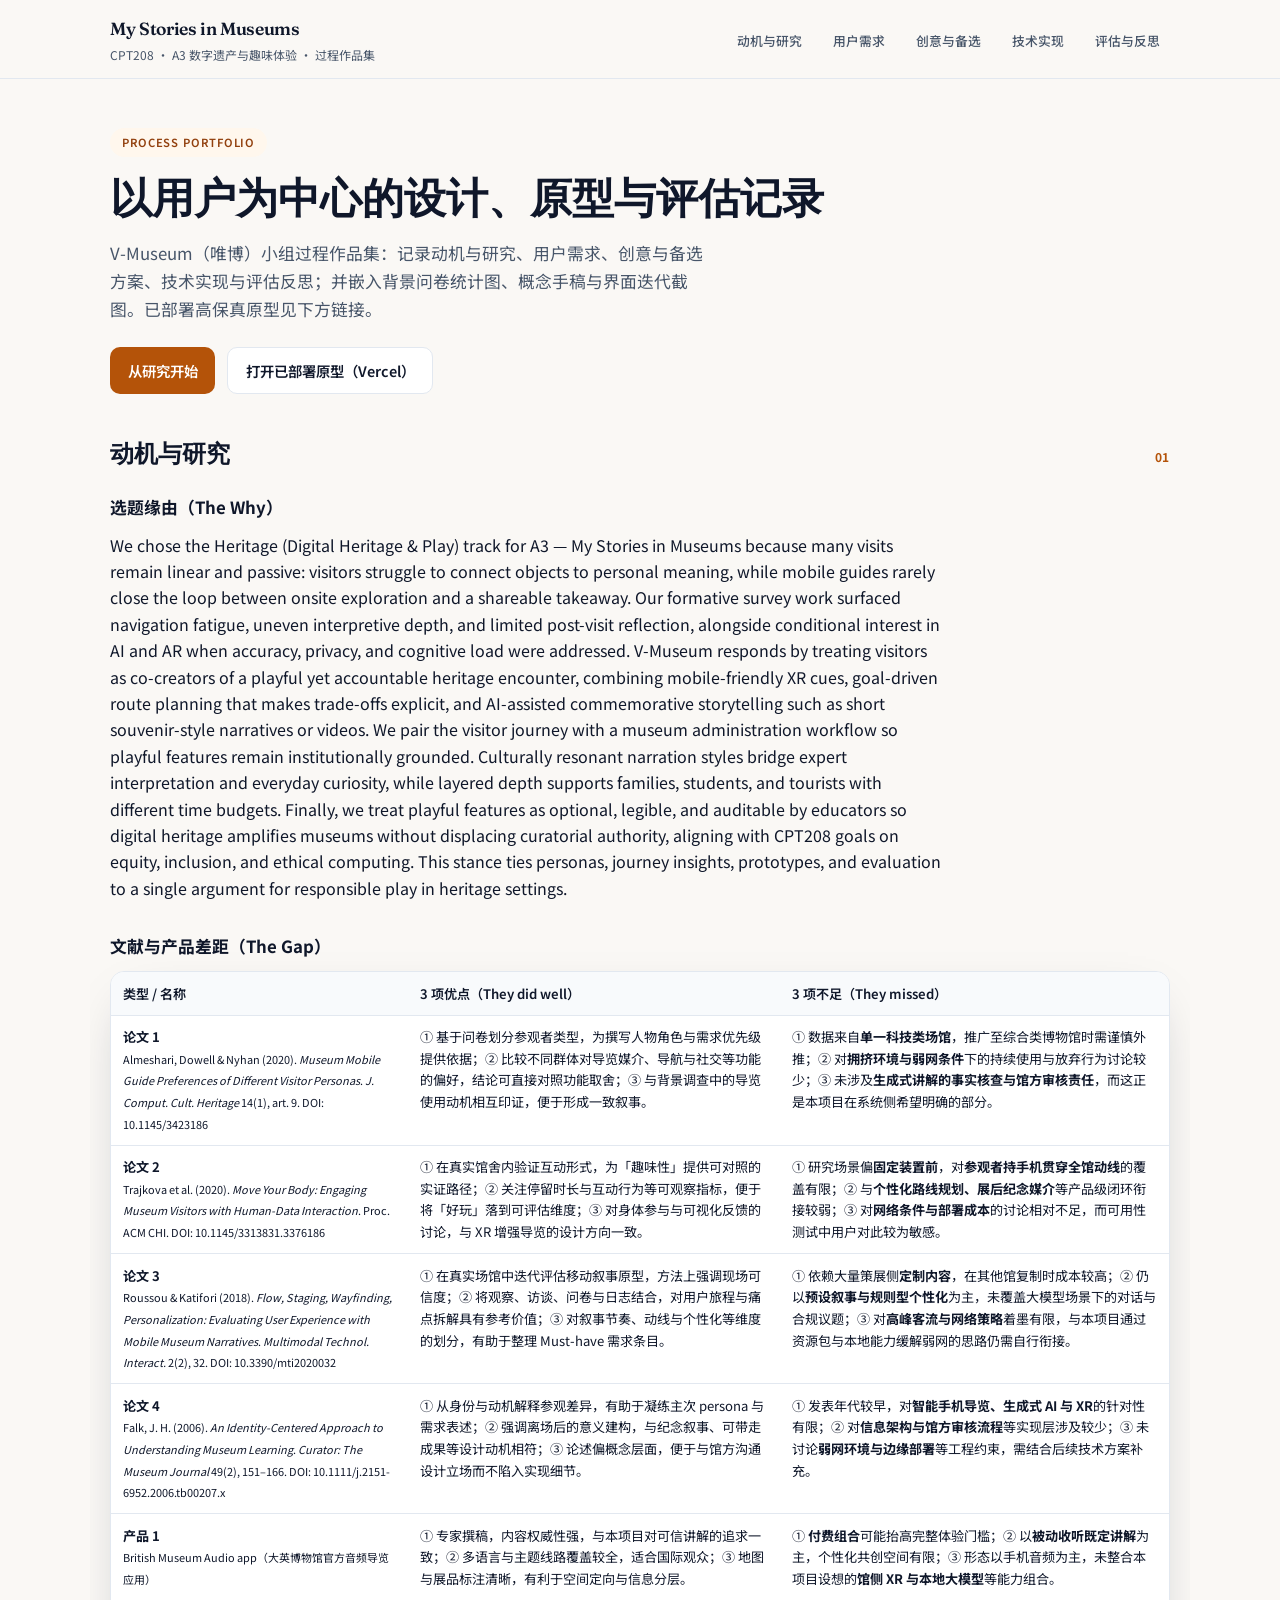
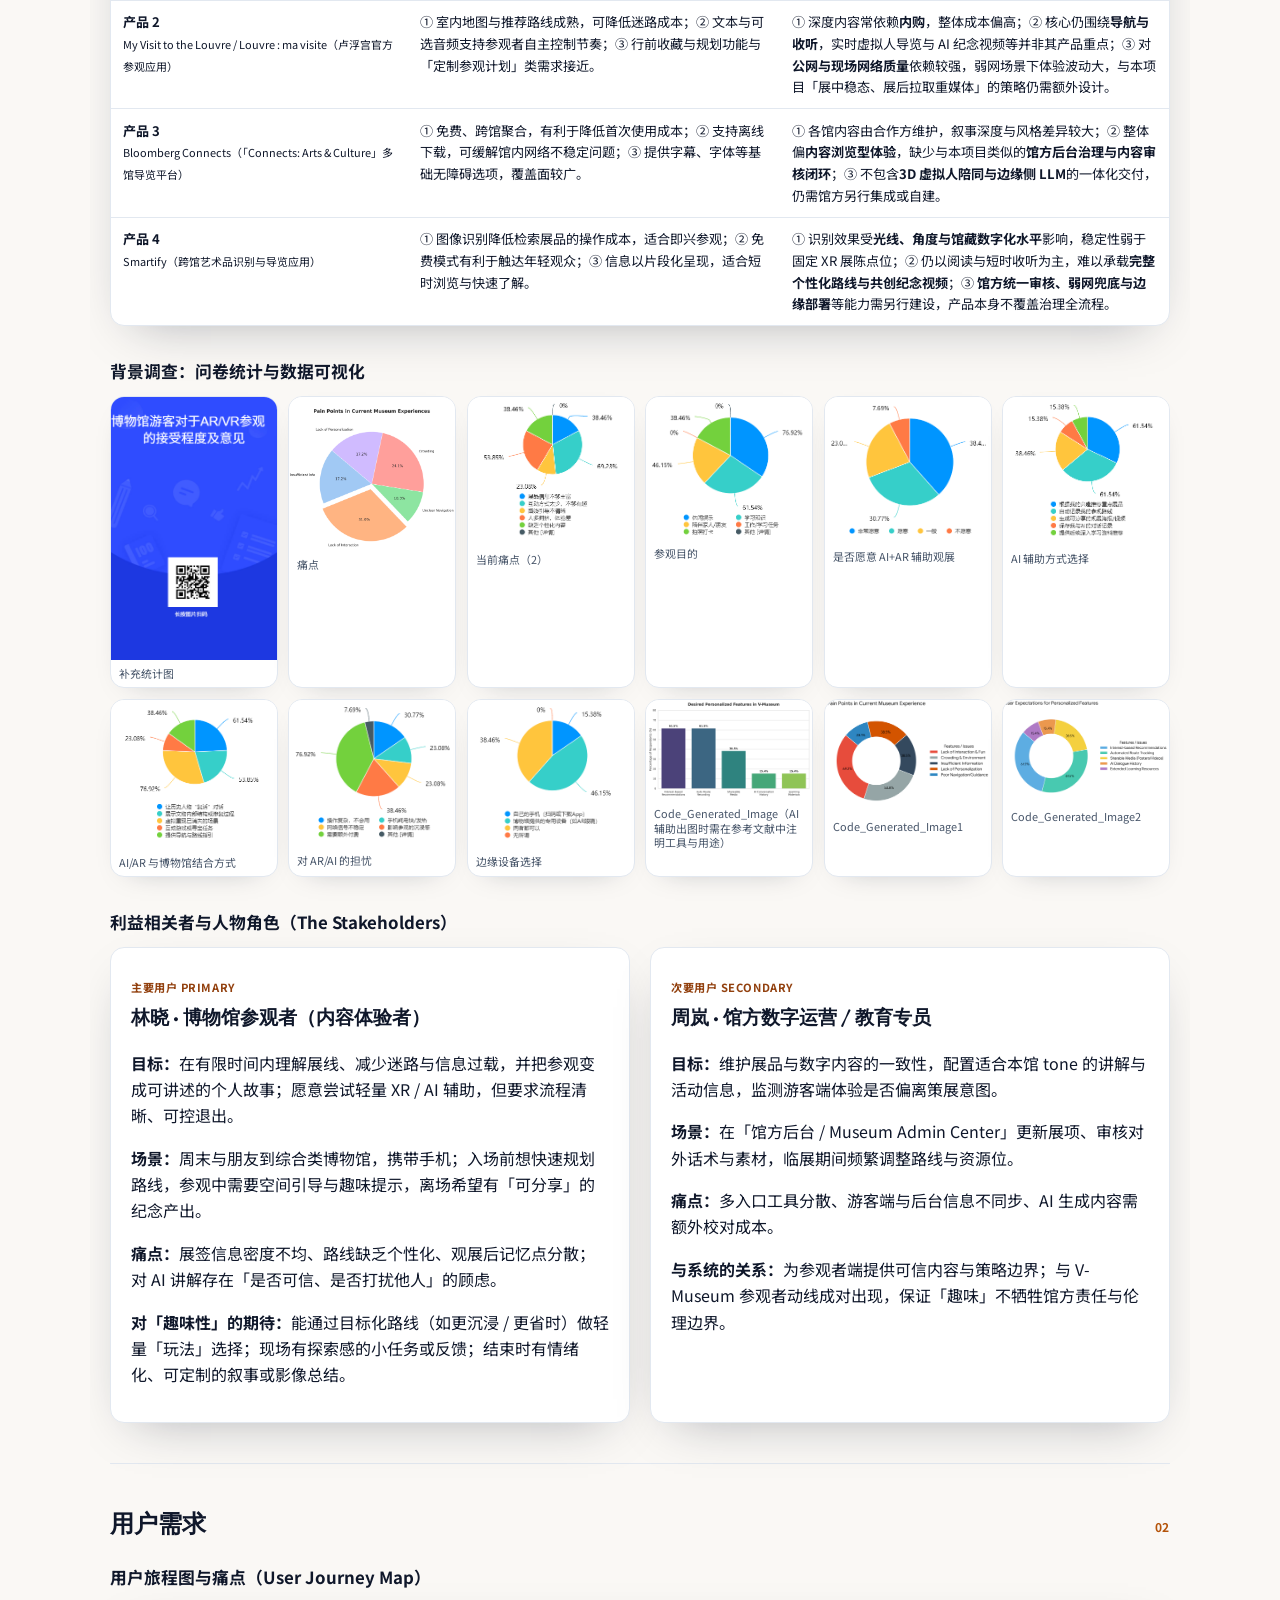
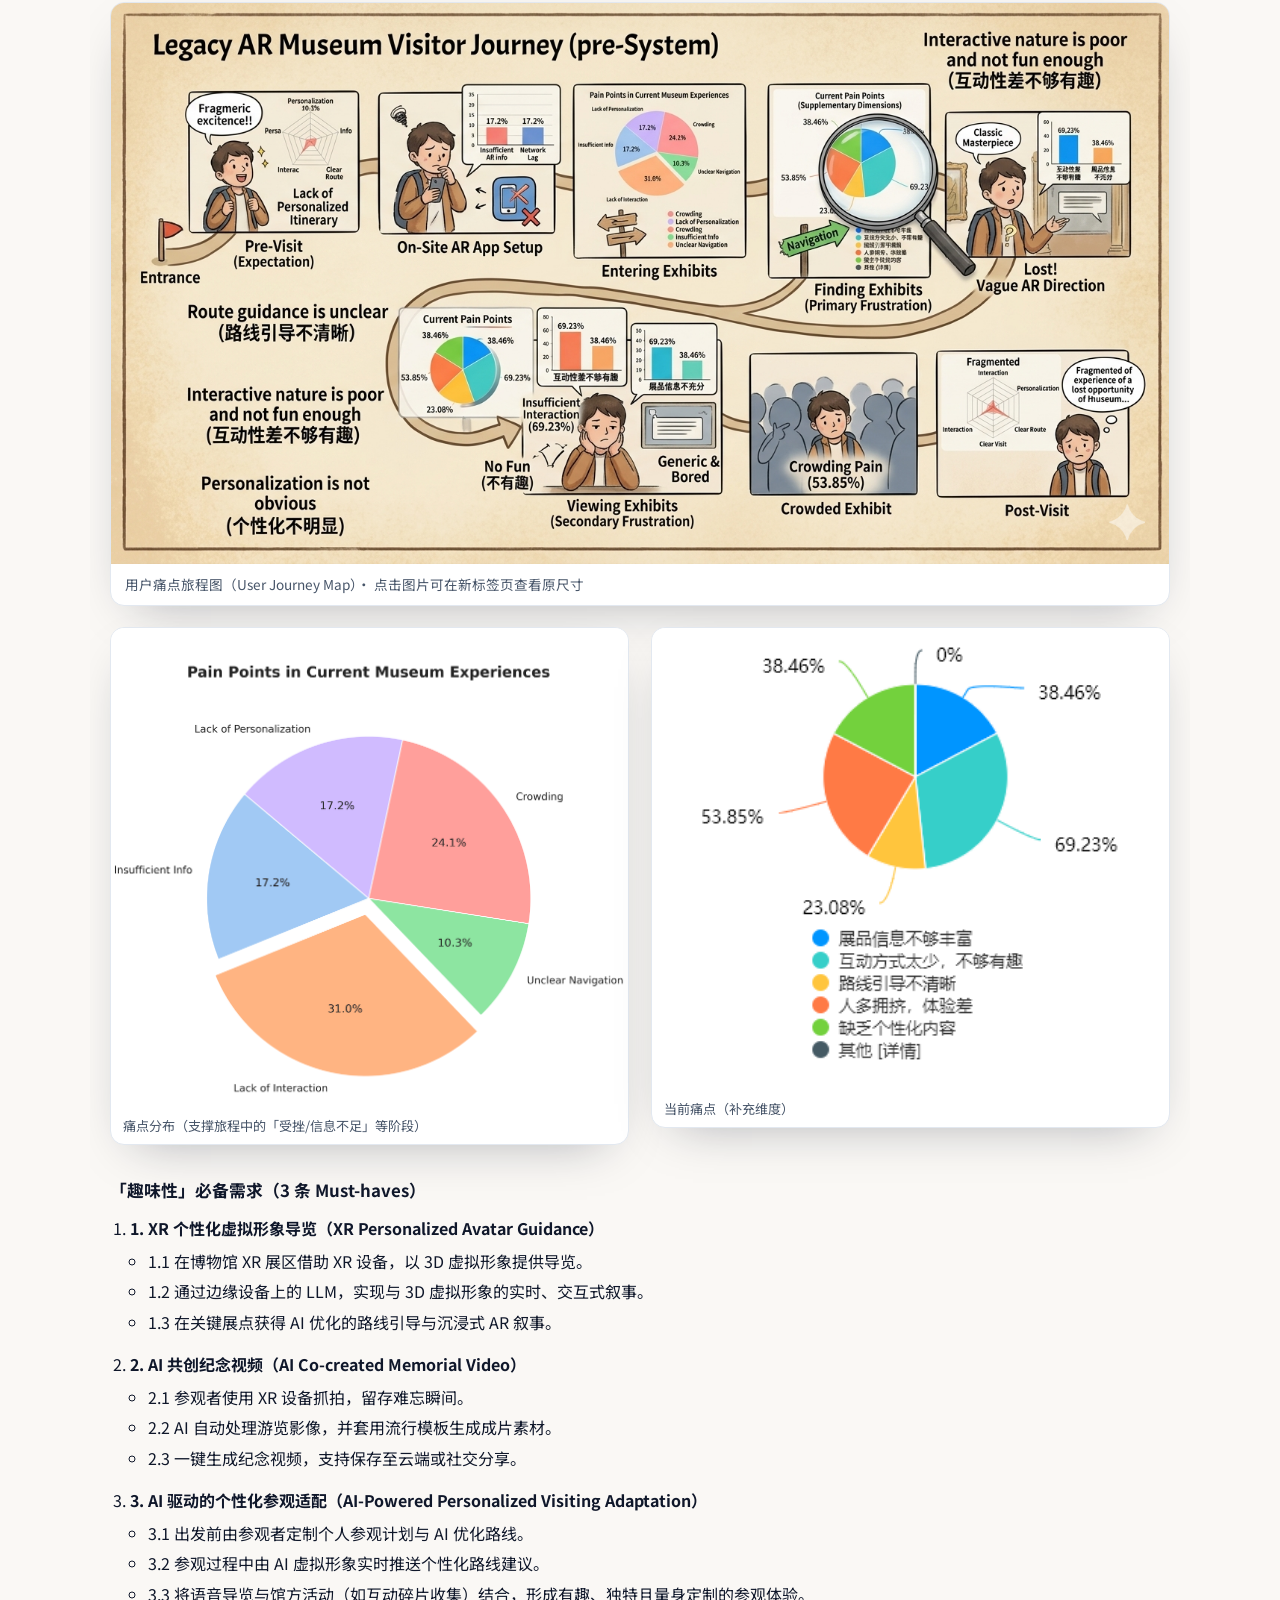
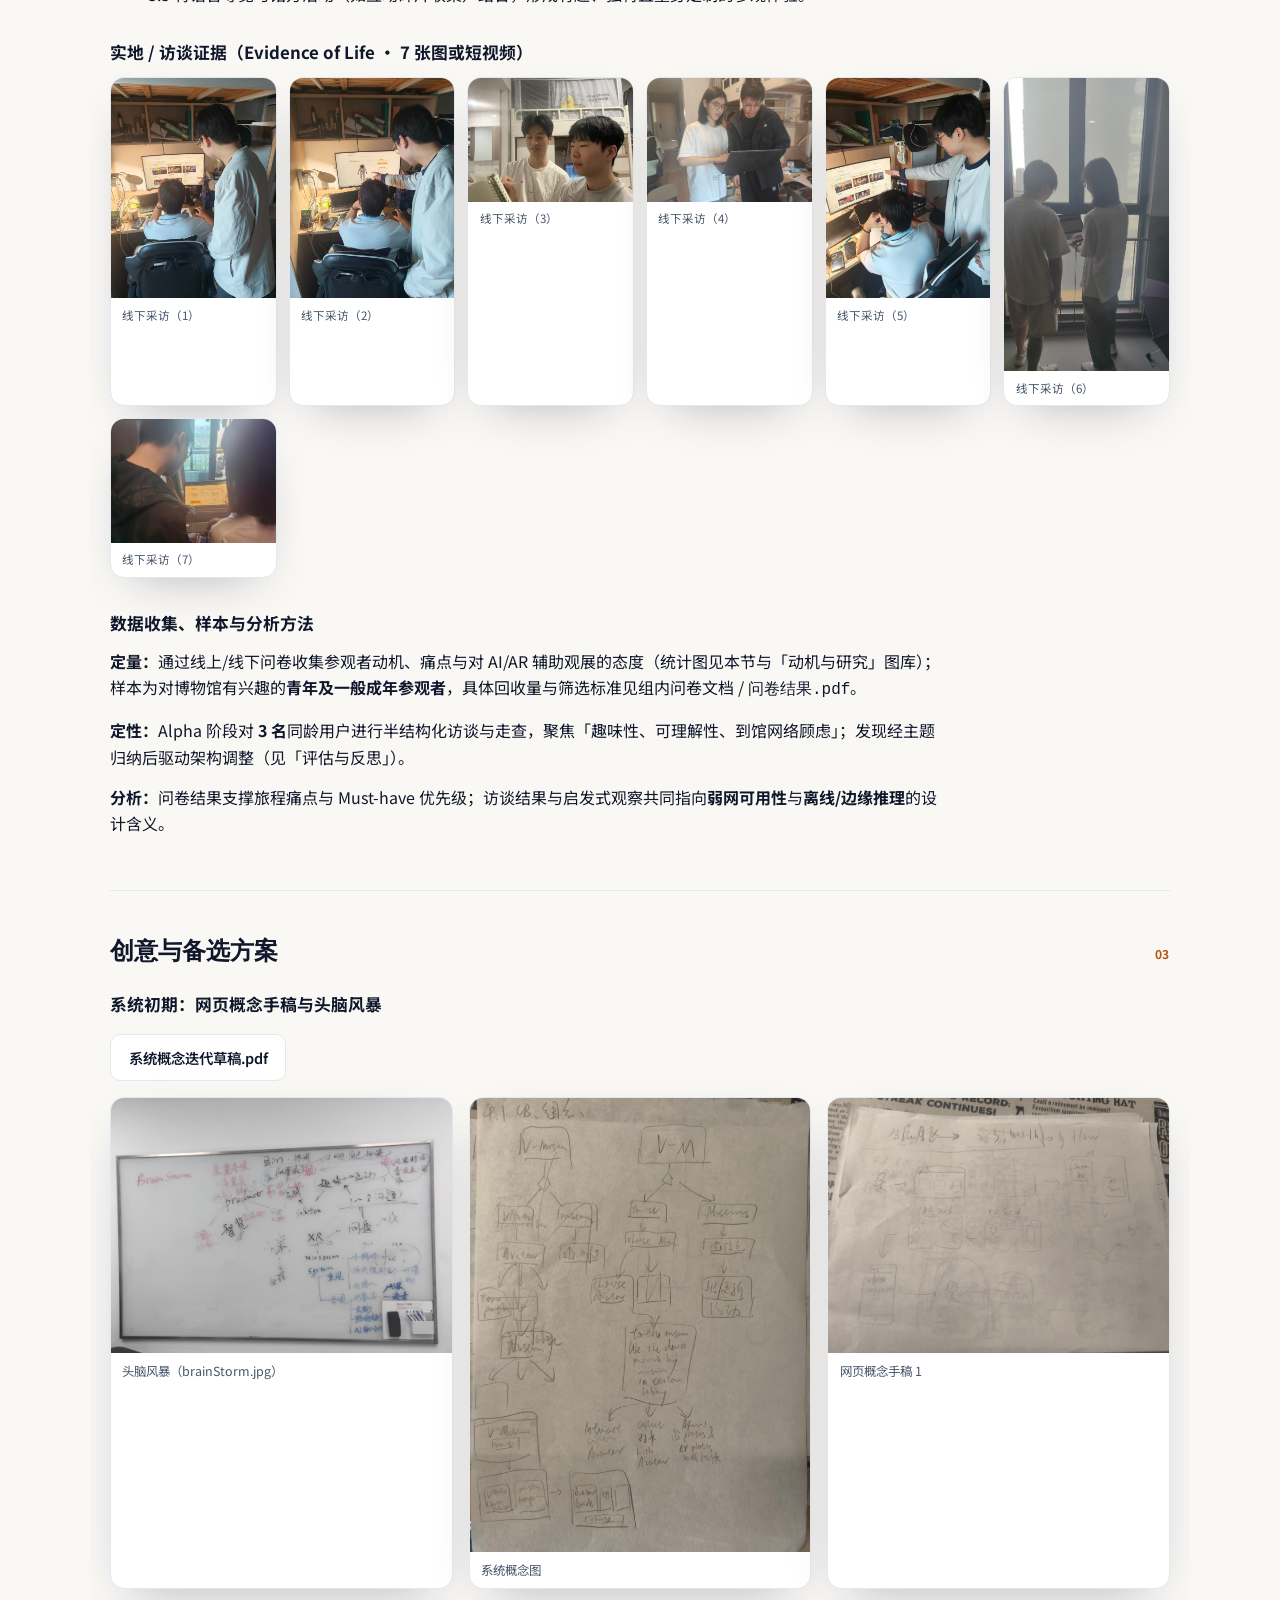
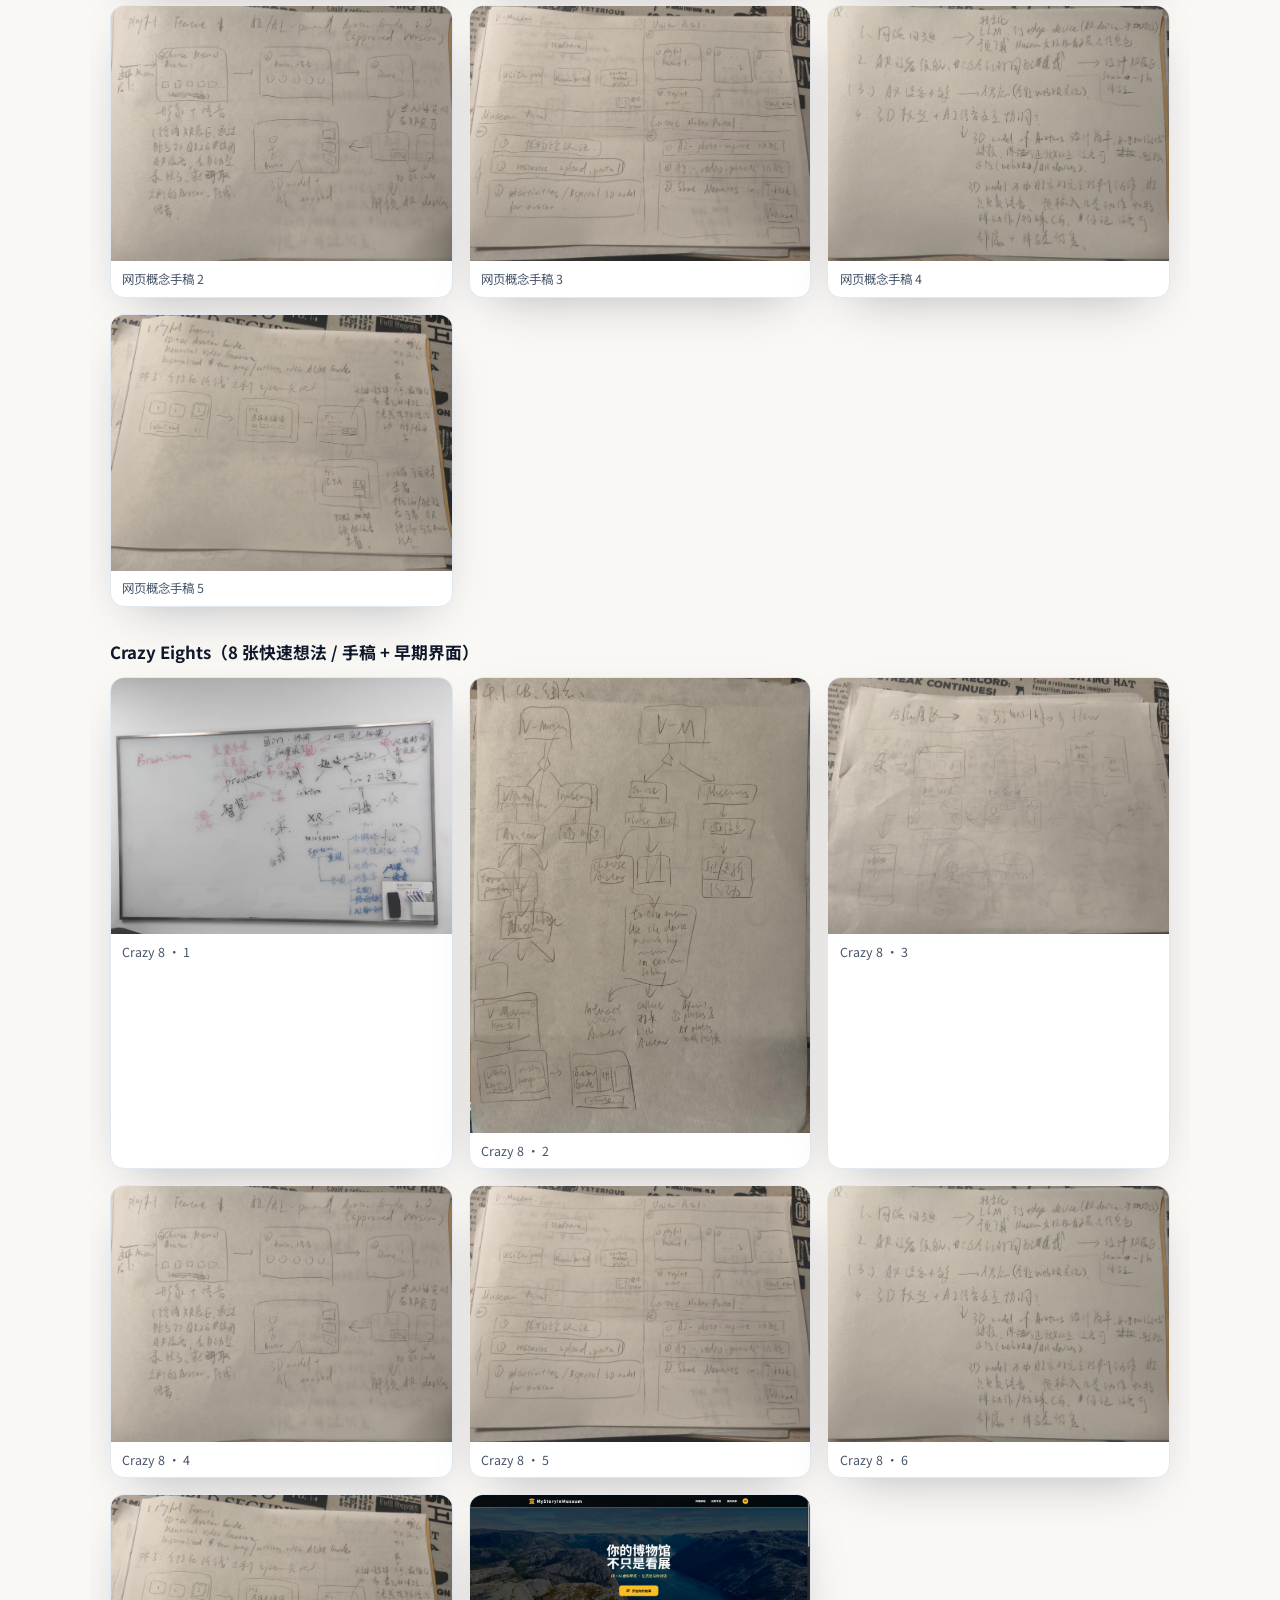
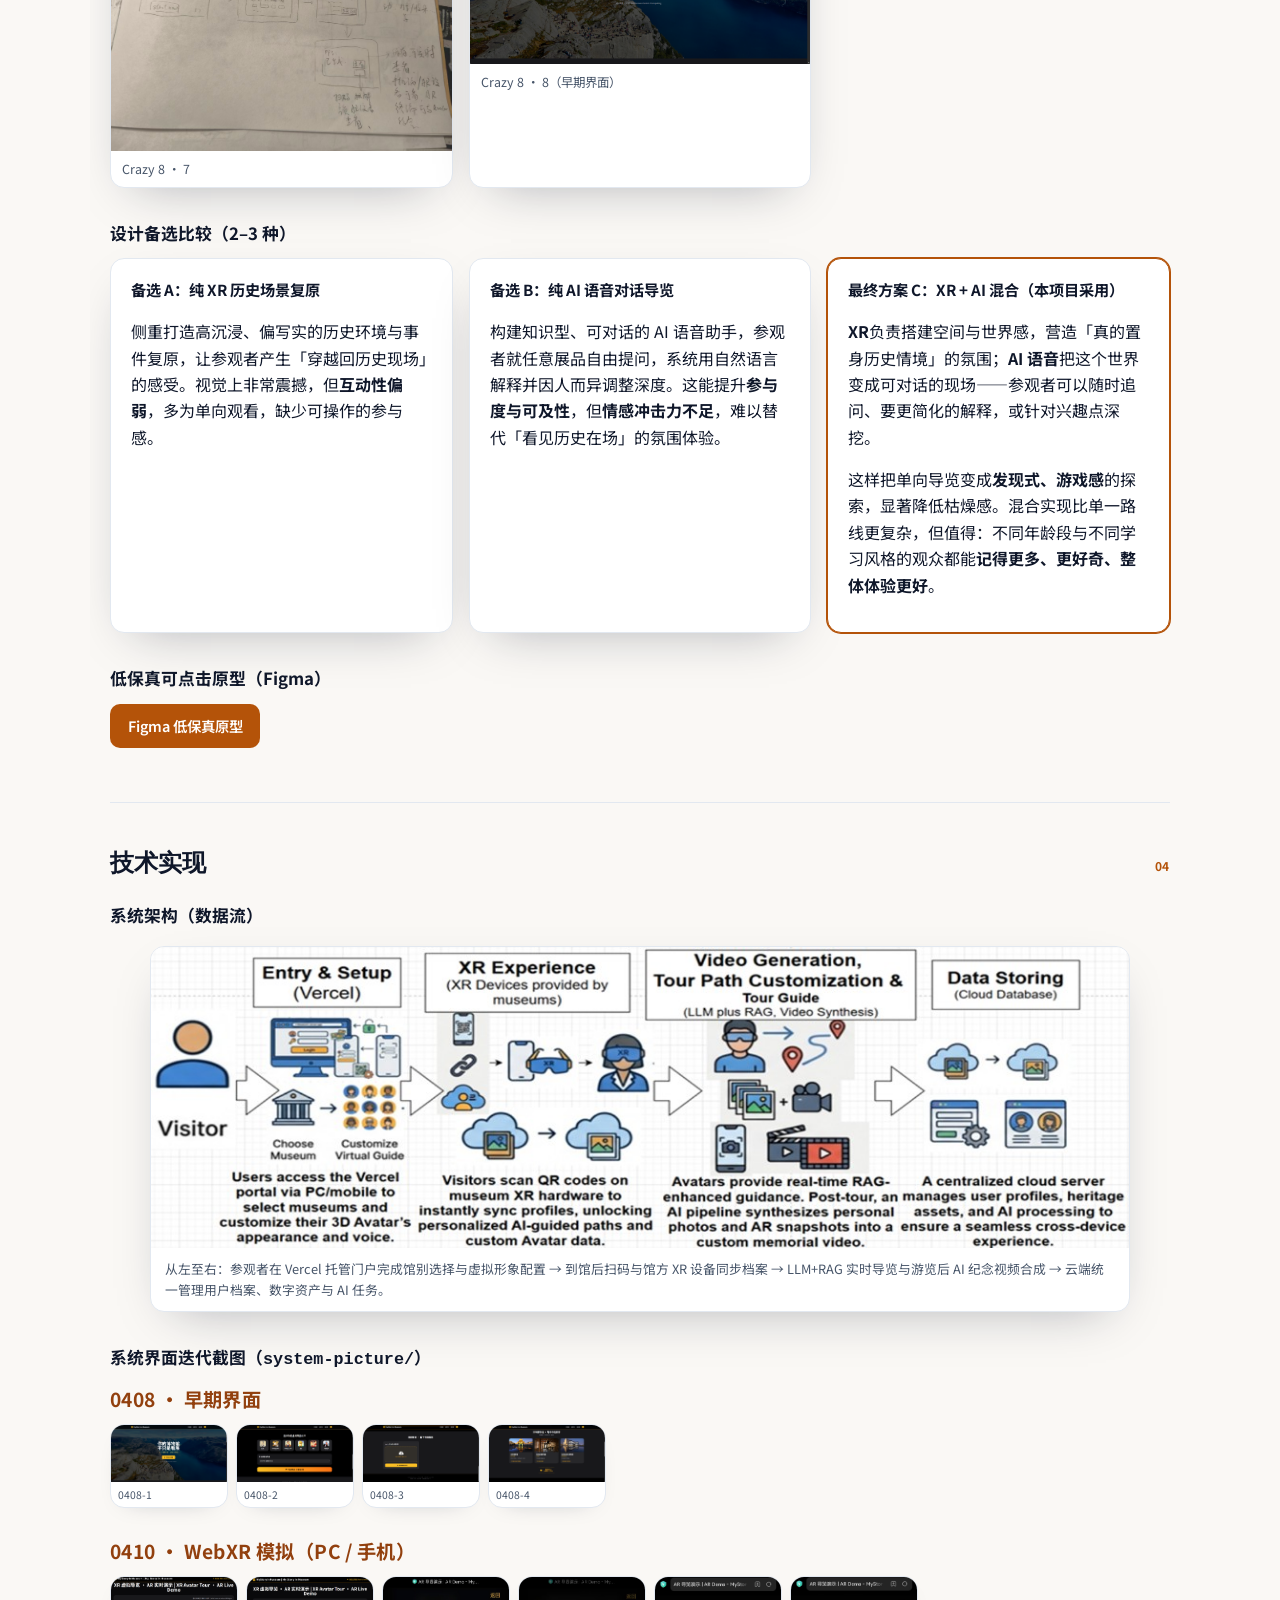
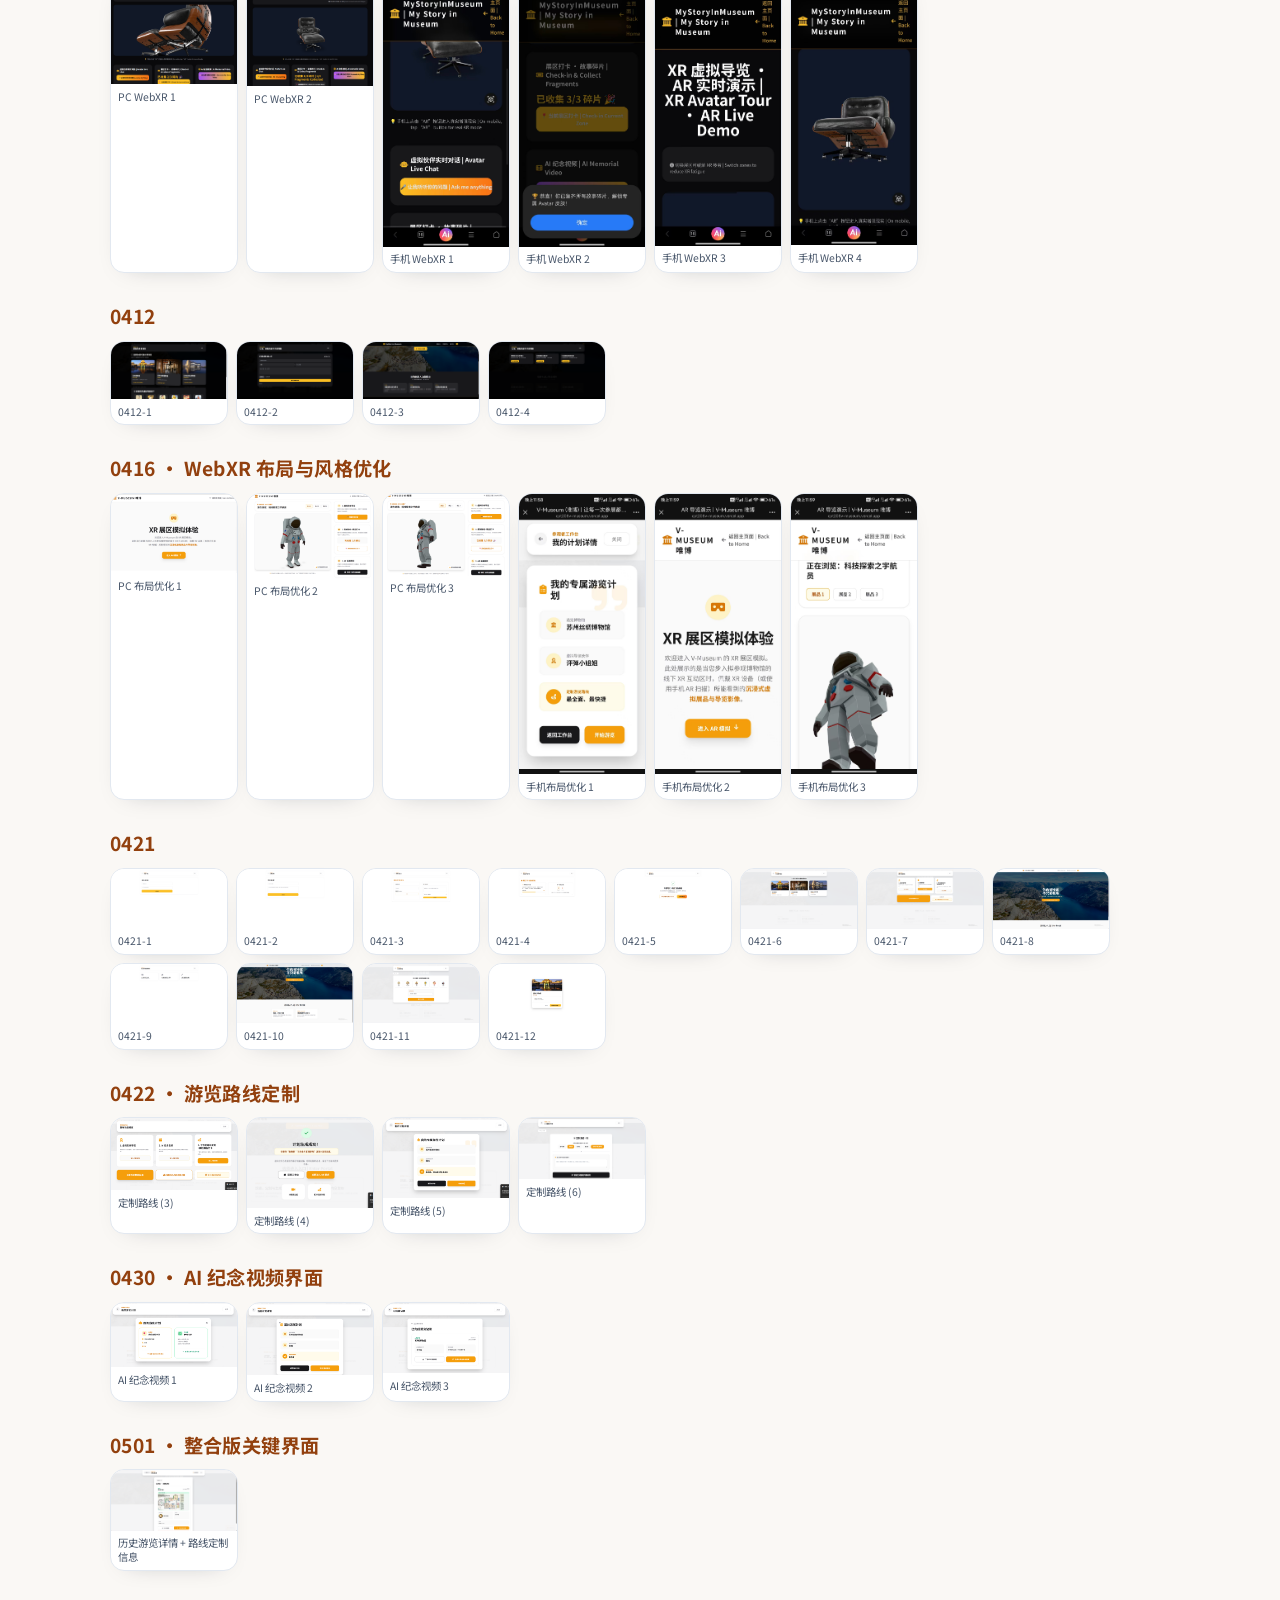
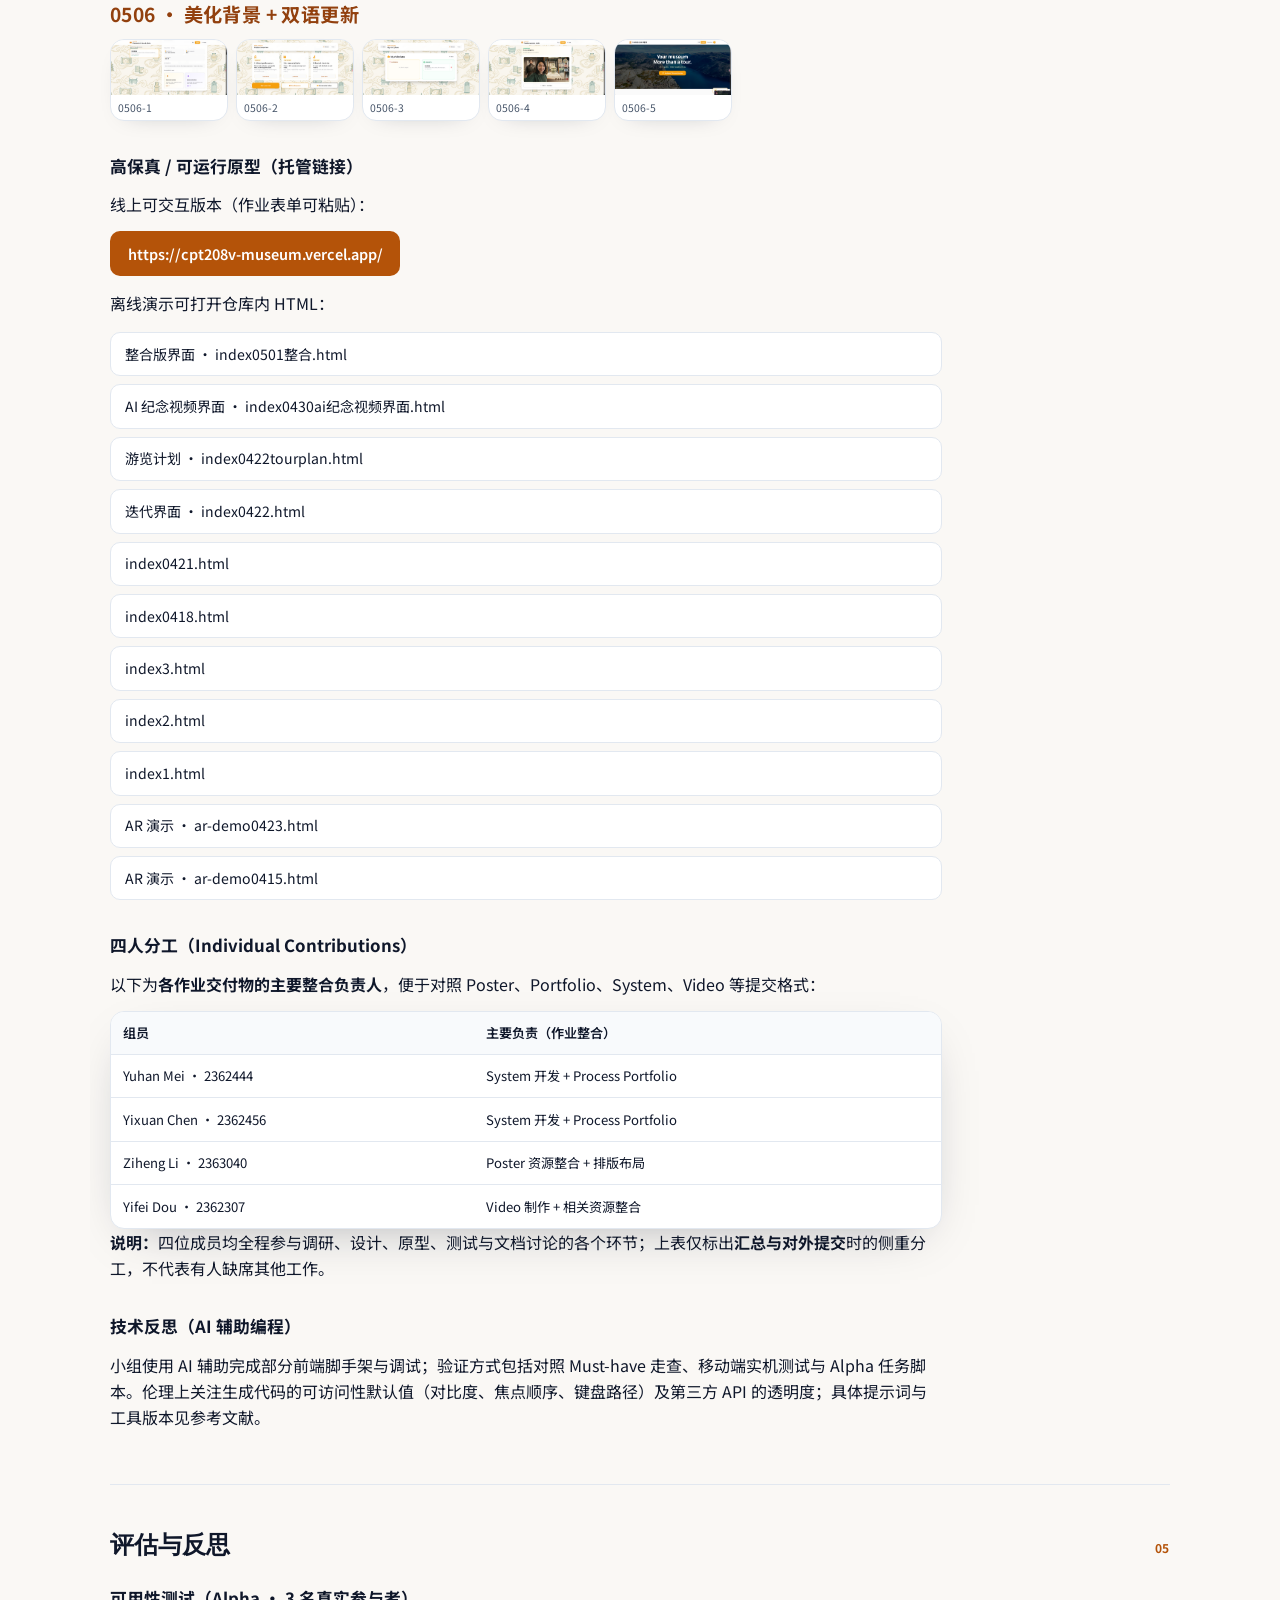
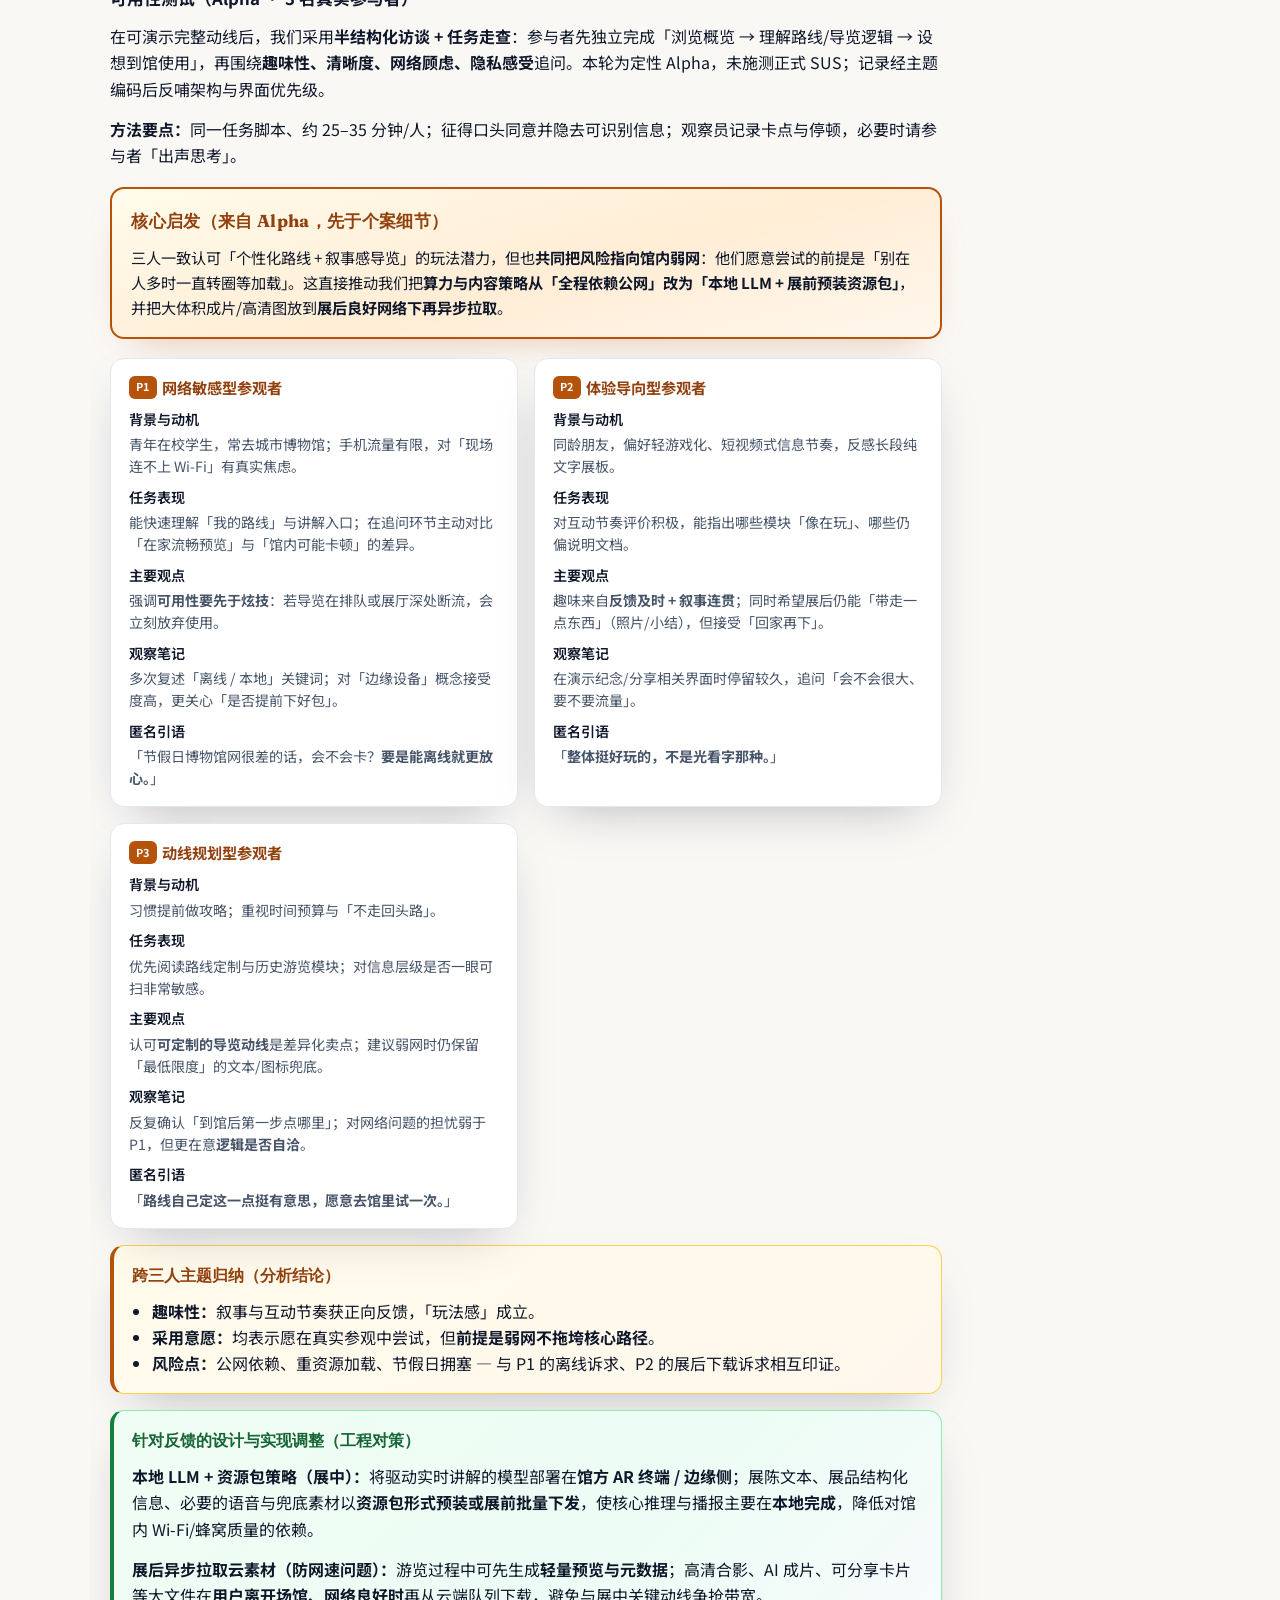
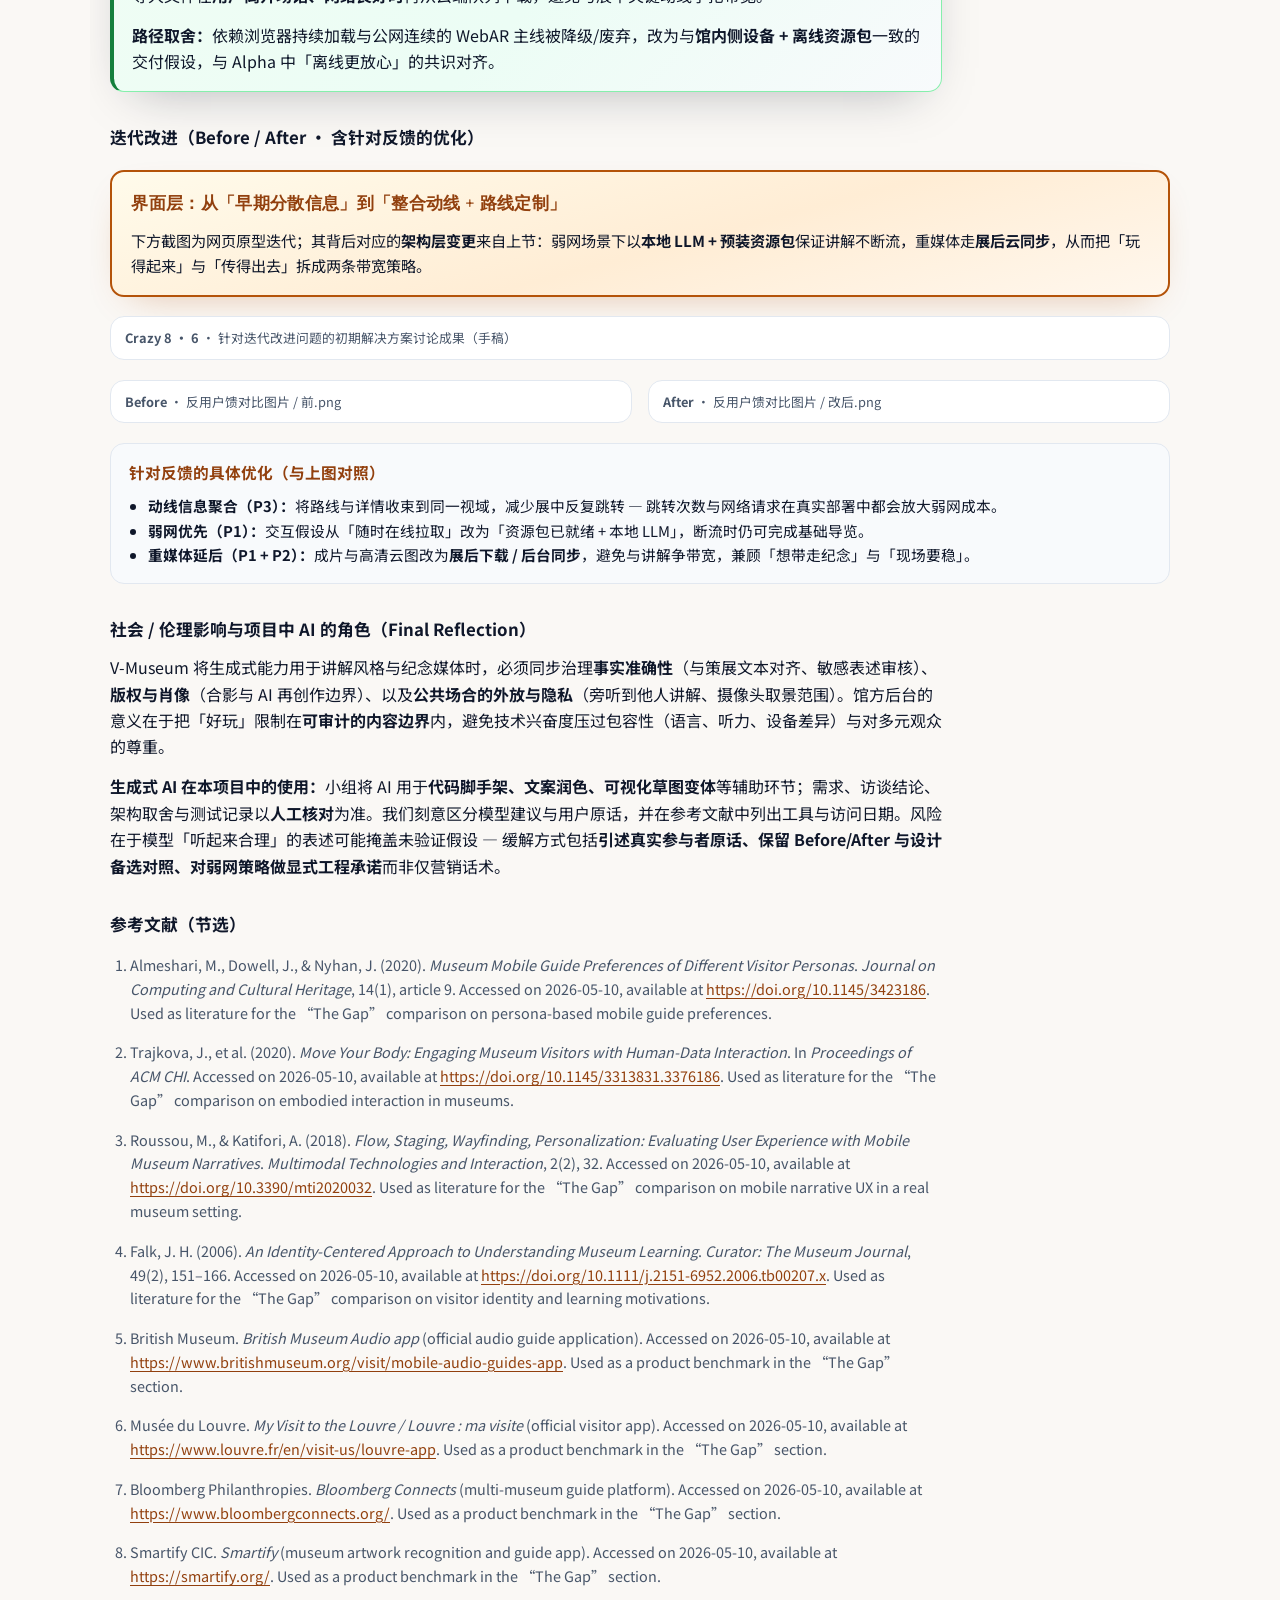
==== commit 55dec12d: "Update index.html" ====
--- a/portfolio/index.html
+++ b/portfolio/index.html
@@ -74,43 +74,43 @@
             <tbody>
               <tr>
                 <td><strong>论文 1</strong><br /><small>Almeshari, Dowell &amp; Nyhan (2020). <em>Museum Mobile Guide Preferences of Different Visitor Personas</em>. <em>J. Comput. Cult. Heritage</em> 14(1), art. 9. DOI: 10.1145/3423186</small></td>
-                <td>① 用少量选择题识别<strong>参观者 persona</strong>，便于做轻量个性化；② 系统比较不同人群对导览媒介、导航、社交等功能偏好，设计启示具体；③ 与 Falk 等经典参观动机分类衔接，利于对齐馆方话语。</td>
-                <td>① 数据来自<strong>单一科技类场馆</strong>问卷，向艺术/历史类博物馆迁移需再验证；② 侧重「偏好」而非<strong>弱网、拥塞</strong>下的行为与放弃率；③ 未讨论<strong>生成式讲解</strong>的事实核查与馆方审核流程。</td>
+                <td>① 基于问卷划分参观者类型，为撰写人物角色与需求优先级提供依据；② 比较不同群体对导览媒介、导航与社交等功能的偏好，结论可直接对照功能取舍；③ 与背景调查中的导览使用动机相互印证，便于形成一致叙事。</td>
+                <td>① 数据来自<strong>单一科技类场馆</strong>，推广至综合类博物馆时需谨慎外推；② 对<strong>拥挤环境与弱网条件</strong>下的持续使用与放弃行为讨论较少；③ 未涉及<strong>生成式讲解的事实核查与馆方审核责任</strong>，而这正是本项目在系统侧希望明确的部分。</td>
               </tr>
               <tr>
                 <td><strong>论文 2</strong><br /><small>Trajkova et al. (2020). <em>Move Your Body: Engaging Museum Visitors with Human-Data Interaction</em>. Proc. ACM CHI. DOI: 10.1145/3313831.3376186</small></td>
-                <td>① 在真实馆舍内比较<strong>多种身体—数据呈现形态</strong>（化身、骨骼、摄像头叠加等），对「趣味 / 参与」有实证；② 关注<strong>驻足时长与互动手势</strong>等可观测行为指标；③ 为「具身 + 数据叙事」类展项提供可复用的实验范式。</td>
-                <td>① 聚焦<strong>固定装置</strong>而非参观者自带手机的全馆动线；② 对<strong>无障碍与多元身体能力</strong>的讨论需额外设计才能泛化；③ 与<strong>个性化路线、展后纪念媒介</strong>等产品闭环衔接较弱。</td>
+                <td>① 在真实馆舍内验证互动形式，为「趣味性」提供可对照的实证路径；② 关注停留时长与互动行为等可观察指标，便于将「好玩」落到可评估维度；③ 对身体参与与可视化反馈的讨论，与 XR 增强导览的设计方向一致。</td>
+                <td>① 研究场景偏<strong>固定装置前</strong>，对<strong>参观者持手机贯穿全馆动线</strong>的覆盖有限；② 与<strong>个性化路线规划、展后纪念媒介</strong>等产品级闭环衔接较弱；③ 对<strong>网络条件与部署成本</strong>的讨论相对不足，而可用性测试中用户对此较为敏感。</td>
               </tr>
               <tr>
                 <td><strong>论文 3</strong><br /><small>Roussou &amp; Katifori (2018). <em>Flow, Staging, Wayfinding, Personalization: Evaluating User Experience with Mobile Museum Narratives</em>. <em>Multimodal Technol. Interact.</em> 2(2), 32. DOI: 10.3390/mti2020032</small></td>
-                <td>① 在<strong>雅典卫城博物馆</strong>现场迭代评估移动叙事原型，情境真实；② 组合<strong>民族志观察、访谈、问卷与日志</strong>，对 UX 维度拆解细（情节、动线、个性化等）；③ 样本量较大（文内报告多轮研究），对「叙事型移动导览」有参考价值。</td>
-                <td>① 高度依赖<strong>定制内容与策展协作</strong>，复制到其他馆成本高；② 仍以<strong>预编故事与规则型个性化</strong>为主，未覆盖大模型时代的开放对话风险；③ 对<strong>节假日极端客流与网络策略</strong>着墨有限。</td>
+                <td>① 在真实场馆中迭代评估移动叙事原型，方法上强调现场可信度；② 将观察、访谈、问卷与日志结合，对用户旅程与痛点拆解具有参考价值；③ 对叙事节奏、动线与个性化等维度的划分，有助于整理 Must-have 需求条目。</td>
+                <td>① 依赖大量策展侧<strong>定制内容</strong>，在其他馆复制时成本较高；② 仍以<strong>预设叙事与规则型个性化</strong>为主，未覆盖大模型场景下的对话与合规议题；③ 对<strong>高峰客流与网络策略</strong>着墨有限，与本项目通过资源包与本地能力缓解弱网的思路仍需自行衔接。</td>
               </tr>
               <tr>
                 <td><strong>论文 4</strong><br /><small>Falk, J. H. (2006). <em>An Identity-Centered Approach to Understanding Museum Learning</em>. <em>Curator: The Museum Journal</em> 49(2), 151–166. DOI: 10.1111/j.2151-6952.2006.tb00207.x</small></td>
-                <td>① 以<strong>身份动机</strong>解释参观为何因人而异，便于把问卷 persona 与行为假设对齐；② 强调<strong>情境、社会互动与展后意义建构</strong>，与「展后纪念 / 叙事带走」需求一致；③ 为馆方教育话语与<strong>包容性叙事</strong>提供经典理论锚点。</td>
-                <td>① 成文早于<strong>智能手机导览与生成式 AI</strong>主流期，对弱网、边缘算力等工程约束需自行外推；② 偏<strong>学习与动机</strong>框架，对具体界面信息架构与审核后台着墨少；③ 与<strong>多馆平台型产品、跨馆数据治理</strong>等当代议题需结合更新文献补充。</td>
+                <td>① 从身份与动机解释参观差异，有助于凝练主次 persona 与需求表述；② 强调离场后的意义建构，与纪念叙事、可带走成果等设计动机相符；③ 论述偏概念层面，便于与馆方沟通设计立场而不陷入实现细节。</td>
+                <td>① 发表年代较早，对<strong>智能手机导览、生成式 AI 与 XR</strong>的针对性有限；② 对<strong>信息架构与馆方审核流程</strong>等实现层涉及较少；③ 未讨论<strong>弱网环境与边缘部署</strong>等工程约束，需结合后续技术方案补充。</td>
               </tr>
               <tr>
                 <td><strong>产品 1</strong><br /><small>British Museum Audio app（大英博物馆官方音频导览应用）</small></td>
-                <td>① 专家撰写讲解，<strong>内容权威</strong>且与馆藏编号体系对齐；② 多语言与主题线路丰富，适合国际观众；③ 含地图、高亮展品与部分<strong>多媒体/3D</strong>增强，信息层次清晰。</td>
-                <td>① <strong>付费组合</strong>可能提高使用门槛；② 仍以「收听既定讲解」为主，<strong>个性化叙事与共创</strong>空间有限；③ 重度依赖手机与耳机体验，与本项目设想的<strong>馆侧 XR + 边缘 LLM</strong>协同不在同一产品形态。</td>
+                <td>① 专家撰稿，内容权威性强，与本项目对可信讲解的追求一致；② 多语言与主题线路覆盖较全，适合国际观众；③ 地图与展品标注清晰，有利于空间定向与信息分层。</td>
+                <td>① <strong>付费组合</strong>可能抬高完整体验门槛；② 以<strong>被动收听既定讲解</strong>为主，个性化共创空间有限；③ 形态以手机音频为主，未整合本项目设想的<strong>馆侧 XR 与本地大模型</strong>等能力组合。</td>
               </tr>
               <tr>
                 <td><strong>产品 2</strong><br /><small>My Visit to the Louvre / Louvre : ma visite（卢浮宫官方参观应用）</small></td>
-                <td>① <strong>大体量场馆导航</strong>（室内地图、推荐动线）成熟，降低迷路成本；② 文本与可选购<strong>音频包</strong>覆盖主要展厅，利于自助节奏；③ 支持<strong>行前规划与收藏</strong>，与「我的参观计划」类需求接近。</td>
-                <td>① 深度讲解多依赖<strong>内购</strong>，完整体验成本偏高；② 「玩法感」与<strong>AI 实时对话、纪念视频共创</strong>等能力并非其核心；③ 仍以<strong>公网内容分发</strong>为主思路，对馆内弱网需依赖用户自行下载或现场网络质量。</td>
+                <td>① 室内地图与推荐路线成熟，可降低迷路成本；② 文本与可选音频支持参观者自主控制节奏；③ 行前收藏与规划功能与「定制参观计划」类需求接近。</td>
+                <td>① 深度内容常依赖<strong>内购</strong>，整体成本偏高；② 核心仍围绕<strong>导航与收听</strong>，实时虚拟人导览与 AI 纪念视频等并非其产品重点；③ 对<strong>公网与现场网络质量</strong>依赖较强，弱网场景下体验波动大，与本项目「展中稳态、展后拉取重媒体」的策略仍需额外设计。</td>
               </tr>
               <tr>
                 <td><strong>产品 3</strong><br /><small>Bloomberg Connects（「Connects: Arts &amp; Culture」多馆导览平台）</small></td>
-                <td>① <strong>免费、跨馆</strong>聚合大量机构内容，降低初次尝试门槛；② 支持<strong>离线下载</strong>导览，缓解馆内网络不稳；③ 内置<strong>字幕、字体、旁白</strong>等无障碍选项覆盖面较广。</td>
-                <td>① 各馆内容由合作方维护，<strong>深度与风格参差</strong>，难以保证一致的「故事化」体验；② 平台型产品偏<strong>媒体消费</strong>，缺少馆方后台与本项目类似的<strong>治理与审核闭环</strong>叙事；③ 与<strong>3D 虚拟人实时导览、边缘 LLM</strong>的一体化方案仍需馆方二次集成。</td>
+                <td>① 免费、跨馆聚合，有利于降低首次使用成本；② 支持离线下载，可缓解馆内网络不稳定问题；③ 提供字幕、字体等基础无障碍选项，覆盖面较广。</td>
+                <td>① 各馆内容由合作方维护，叙事深度与风格差异较大；② 整体偏<strong>内容浏览型体验</strong>，缺少与本项目类似的<strong>馆方后台治理与内容审核闭环</strong>；③ 不包含<strong>3D 虚拟人陪同与边缘侧 LLM</strong>的一体化交付，仍需馆方另行集成或自建。</td>
               </tr>
               <tr>
                 <td><strong>产品 4</strong><br /><small>Smartify（跨馆艺术品识别与导览应用）</small></td>
-                <td>① <strong>相机识别展品</strong>降低「找编号再搜」的摩擦，适合即兴参观；② 聚合多馆藏品页与策展短文，<strong>发现路径</strong>清晰；③ 免费模式降低尝试成本，与年轻观众<strong>移动优先</strong>习惯契合。</td>
-                <td>① 识别质量依赖<strong>光线、角度与馆藏数字化覆盖</strong>，与本项目设想的<strong>馆内侧 XR 锚点</strong>不同；② 仍以<strong>阅读与收听第三方内容</strong>为主，缺少与本项目一致的<strong>路线定制、虚拟人对话与纪念视频共创</strong>闭环；③ <strong>馆方审核、边缘部署与弱网兜底</strong>等产品叙事需馆方另行建设。</td>
+                <td>① 图像识别降低检索展品的操作成本，适合即兴参观；② 免费模式有利于触达年轻观众；③ 信息以片段化呈现，适合短时浏览与快速了解。</td>
+                <td>① 识别效果受<strong>光线、角度与馆藏数字化水平</strong>影响，稳定性弱于固定 XR 展陈点位；② 仍以阅读与短时收听为主，难以承载<strong>完整个性化路线与共创纪念视频</strong>；③ <strong>馆方统一审核、弱网兜底与边缘部署</strong>等能力需另行建设，产品本身不覆盖治理全流程。</td>
               </tr>
             </tbody>
           </table>
@@ -252,27 +252,35 @@
       </div>
 
       <div class="subsection">
-        <h3>实地 / 访谈证据（Evidence of Life · 5 张图或短视频）</h3>
+        <h3>实地 / 访谈证据（Evidence of Life · 7 张图或短视频）</h3>
         <div class="media-grid">
           <figure class="gallery-item" style="margin:0;">
-            <img src="assets/evidence/01.jpg" alt="证据 1：访谈或场域观察" loading="lazy" />
-            <figcaption style="font-size:0.72rem;">证据 1</figcaption>
+            <img src="%E9%A1%B9%E7%9B%AE%E4%B8%AD%E6%9C%9F%E7%BA%BF%E4%B8%8B%E9%87%87%E8%AE%BF/%E7%BA%BF%E4%B8%8B%E9%87%87%E8%AE%BF%20(1).jpg" alt="项目中期线下采访 线下采访（1）" loading="lazy" />
+            <figcaption style="font-size:0.72rem;">线下采访（1）</figcaption>
           </figure>
           <figure class="gallery-item" style="margin:0;">
-            <img src="assets/evidence/02.jpg" alt="证据 2" loading="lazy" />
-            <figcaption style="font-size:0.72rem;">证据 2</figcaption>
+            <img src="%E9%A1%B9%E7%9B%AE%E4%B8%AD%E6%9C%9F%E7%BA%BF%E4%B8%8B%E9%87%87%E8%AE%BF/%E7%BA%BF%E4%B8%8B%E9%87%87%E8%AE%BF%20(2).jpg" alt="项目中期线下采访 线下采访（2）" loading="lazy" />
+            <figcaption style="font-size:0.72rem;">线下采访（2）</figcaption>
           </figure>
           <figure class="gallery-item" style="margin:0;">
-            <img src="assets/evidence/03.jpg" alt="证据 3" loading="lazy" />
-            <figcaption style="font-size:0.72rem;">证据 3</figcaption>
+            <img src="%E9%A1%B9%E7%9B%AE%E4%B8%AD%E6%9C%9F%E7%BA%BF%E4%B8%8B%E9%87%87%E8%AE%BF/%E7%BA%BF%E4%B8%8B%E9%87%87%E8%AE%BF%20(3).jpg" alt="项目中期线下采访 线下采访（3）" loading="lazy" />
+            <figcaption style="font-size:0.72rem;">线下采访（3）</figcaption>
           </figure>
           <figure class="gallery-item" style="margin:0;">
-            <img src="assets/evidence/04.jpg" alt="证据 4" loading="lazy" />
-            <figcaption style="font-size:0.72rem;">证据 4</figcaption>
+            <img src="%E9%A1%B9%E7%9B%AE%E4%B8%AD%E6%9C%9F%E7%BA%BF%E4%B8%8B%E9%87%87%E8%AE%BF/%E7%BA%BF%E4%B8%8B%E9%87%87%E8%AE%BF%20(4).jpg" alt="项目中期线下采访 线下采访（4）" loading="lazy" />
+            <figcaption style="font-size:0.72rem;">线下采访（4）</figcaption>
           </figure>
           <figure class="gallery-item" style="margin:0;">
-            <img src="assets/evidence/05.jpg" alt="证据 5" loading="lazy" />
-            <figcaption style="font-size:0.72rem;">证据 5</figcaption>
+            <img src="%E9%A1%B9%E7%9B%AE%E4%B8%AD%E6%9C%9F%E7%BA%BF%E4%B8%8B%E9%87%87%E8%AE%BF/%E7%BA%BF%E4%B8%8B%E9%87%87%E8%AE%BF%20(5).jpg" alt="项目中期线下采访 线下采访（5）" loading="lazy" />
+            <figcaption style="font-size:0.72rem;">线下采访（5）</figcaption>
+          </figure>
+          <figure class="gallery-item" style="margin:0;">
+            <img src="%E9%A1%B9%E7%9B%AE%E4%B8%AD%E6%9C%9F%E7%BA%BF%E4%B8%8B%E9%87%87%E8%AE%BF/%E7%BA%BF%E4%B8%8B%E9%87%87%E8%AE%BF%20(6).jpg" alt="项目中期线下采访 线下采访（6）" loading="lazy" />
+            <figcaption style="font-size:0.72rem;">线下采访（6）</figcaption>
+          </figure>
+          <figure class="gallery-item" style="margin:0;">
+            <img src="%E9%A1%B9%E7%9B%AE%E4%B8%AD%E6%9C%9F%E7%BA%BF%E4%B8%8B%E9%87%87%E8%AE%BF/%E7%BA%BF%E4%B8%8B%E9%87%87%E8%AE%BF%20(7).jpg" alt="项目中期线下采访 线下采访（7）" loading="lazy" />
+            <figcaption style="font-size:0.72rem;">线下采访（7）</figcaption>
           </figure>
         </div>
       </div>
--- a/portfolio/css/styles.css
+++ b/portfolio/css/styles.css
@@ -884,9 +884,52 @@
 }
 
 .before-after {
+  display: flex;
+  flex-direction: column;
+  gap: 1.25rem;
+}
+
+.before-after__manuscript {
+  width: 100%;
+  margin: 0;
+}
+
+.before-after__manuscript > img {
+  width: 100%;
+  max-width: 100%;
+  height: auto;
+  object-fit: contain;
+  display: block;
+}
+
+.before-after__pair {
   display: grid;
-  grid-template-columns: repeat(auto-fit, minmax(220px, 1fr));
+  grid-template-columns: 1fr 1fr;
   gap: 1rem;
+  align-items: start;
+}
+
+.before-after__pair .figure {
+  margin: 0;
+  min-width: 0;
+}
+
+.before-after__pair .figure > img {
+  object-fit: contain;
+}
+
+@media (max-width: 640px) {
+  .before-after__pair {
+    grid-template-columns: 1fr;
+  }
+}
+
+.ref-list li {
+  margin-bottom: 1rem;
+}
+
+.ref-list li:last-child {
+  margin-bottom: 0;
 }
 
 .site-footer {
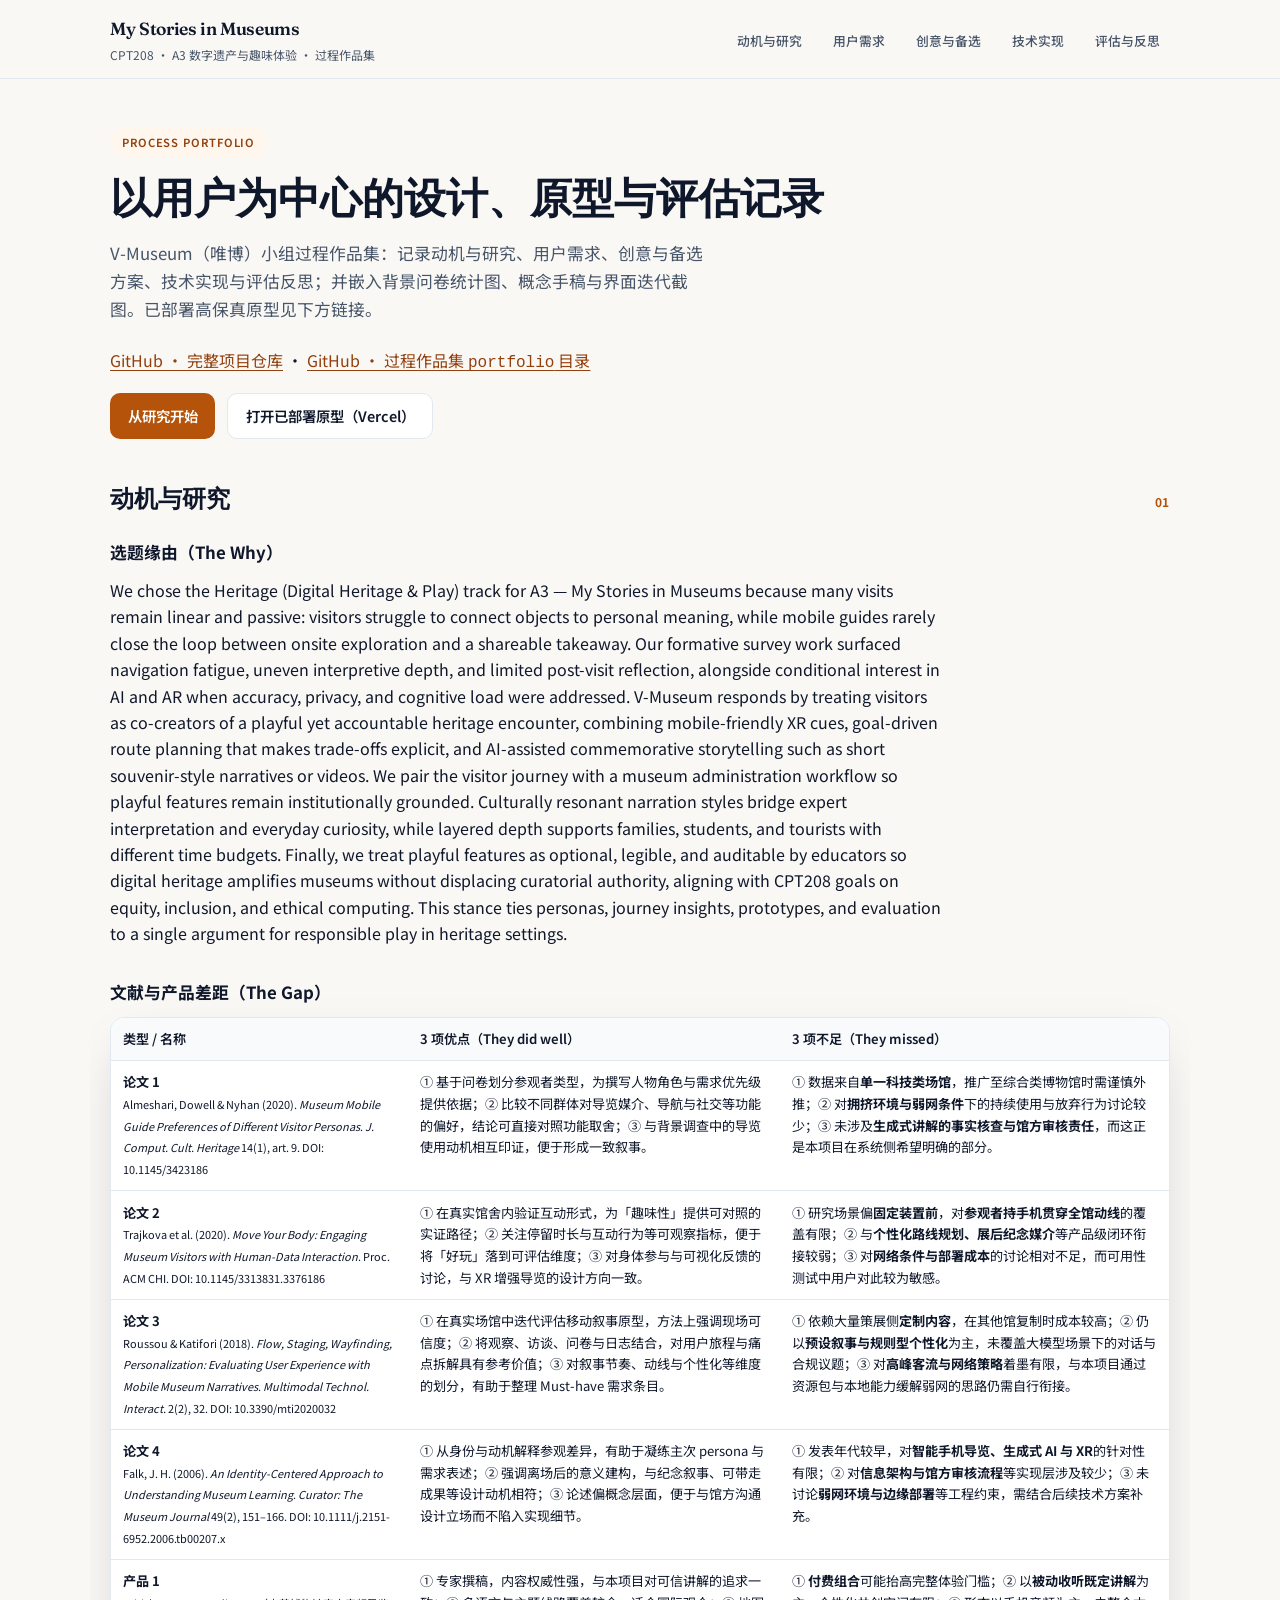
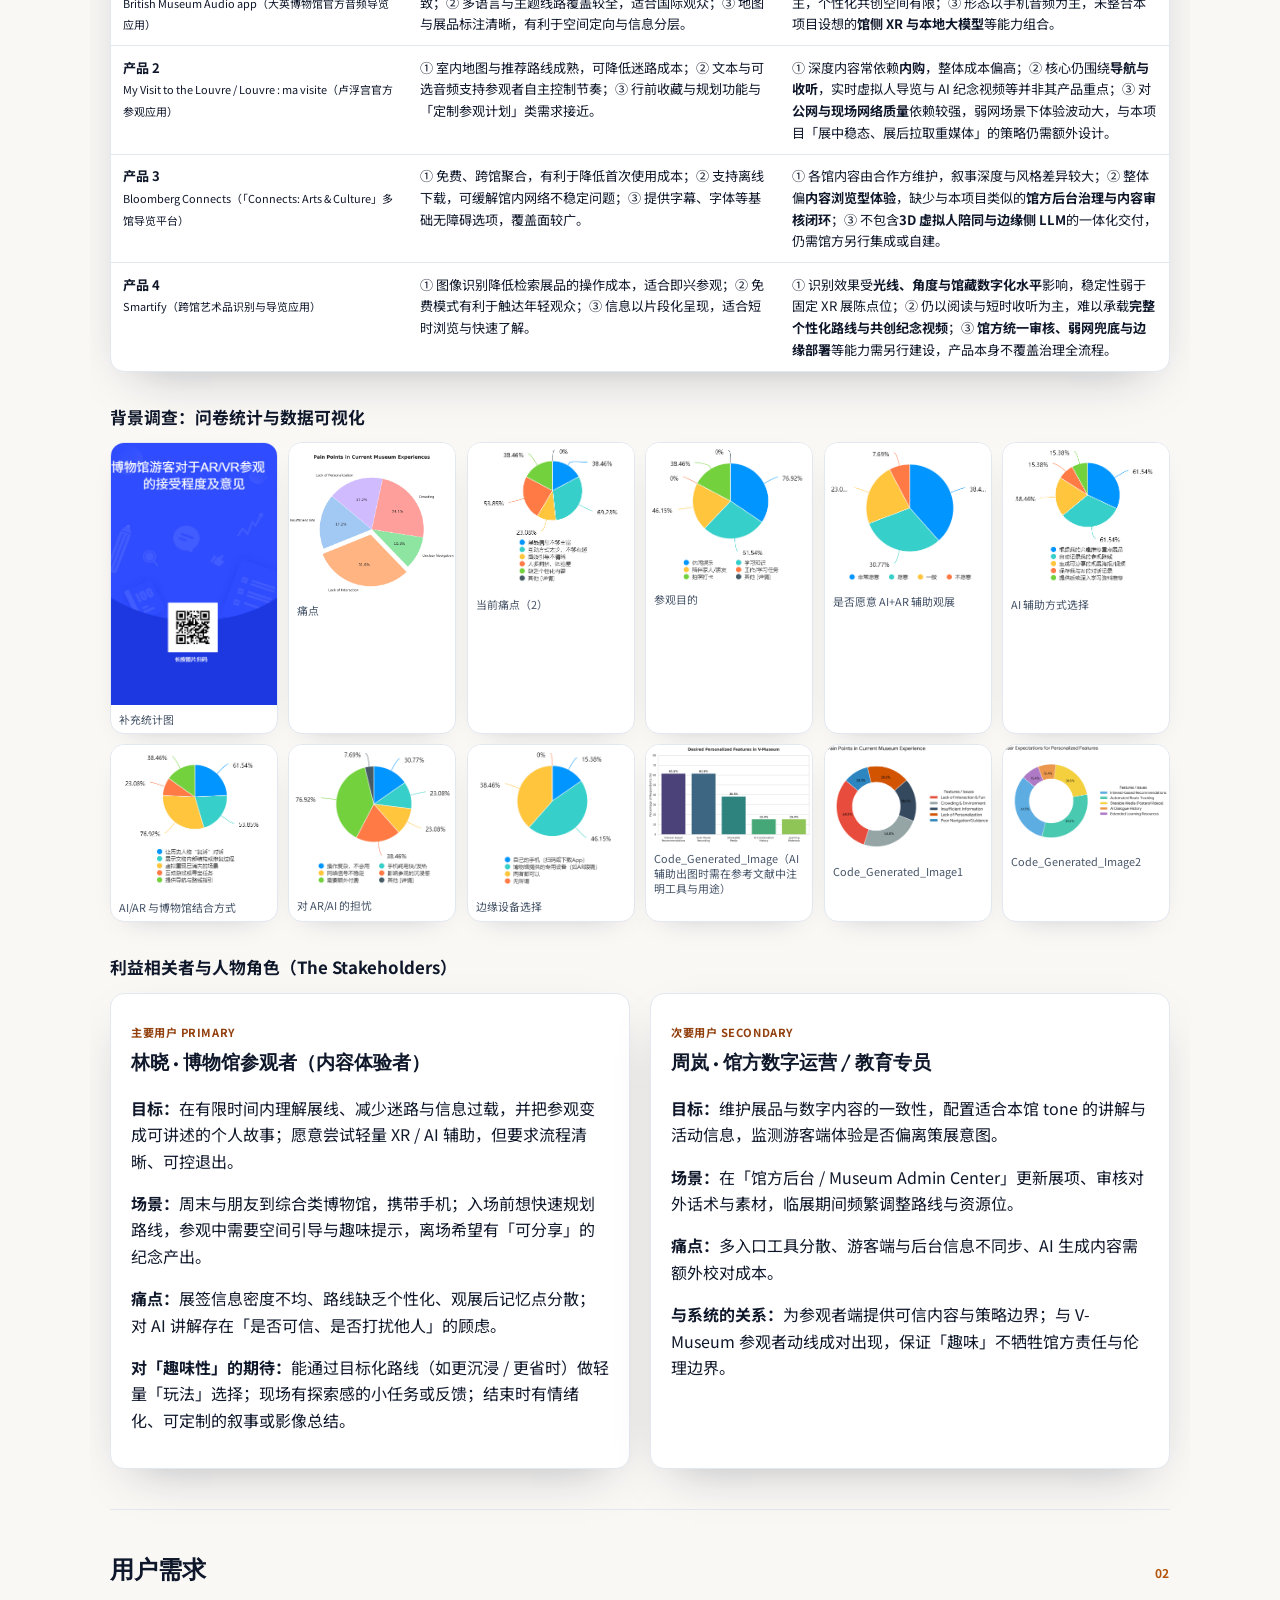
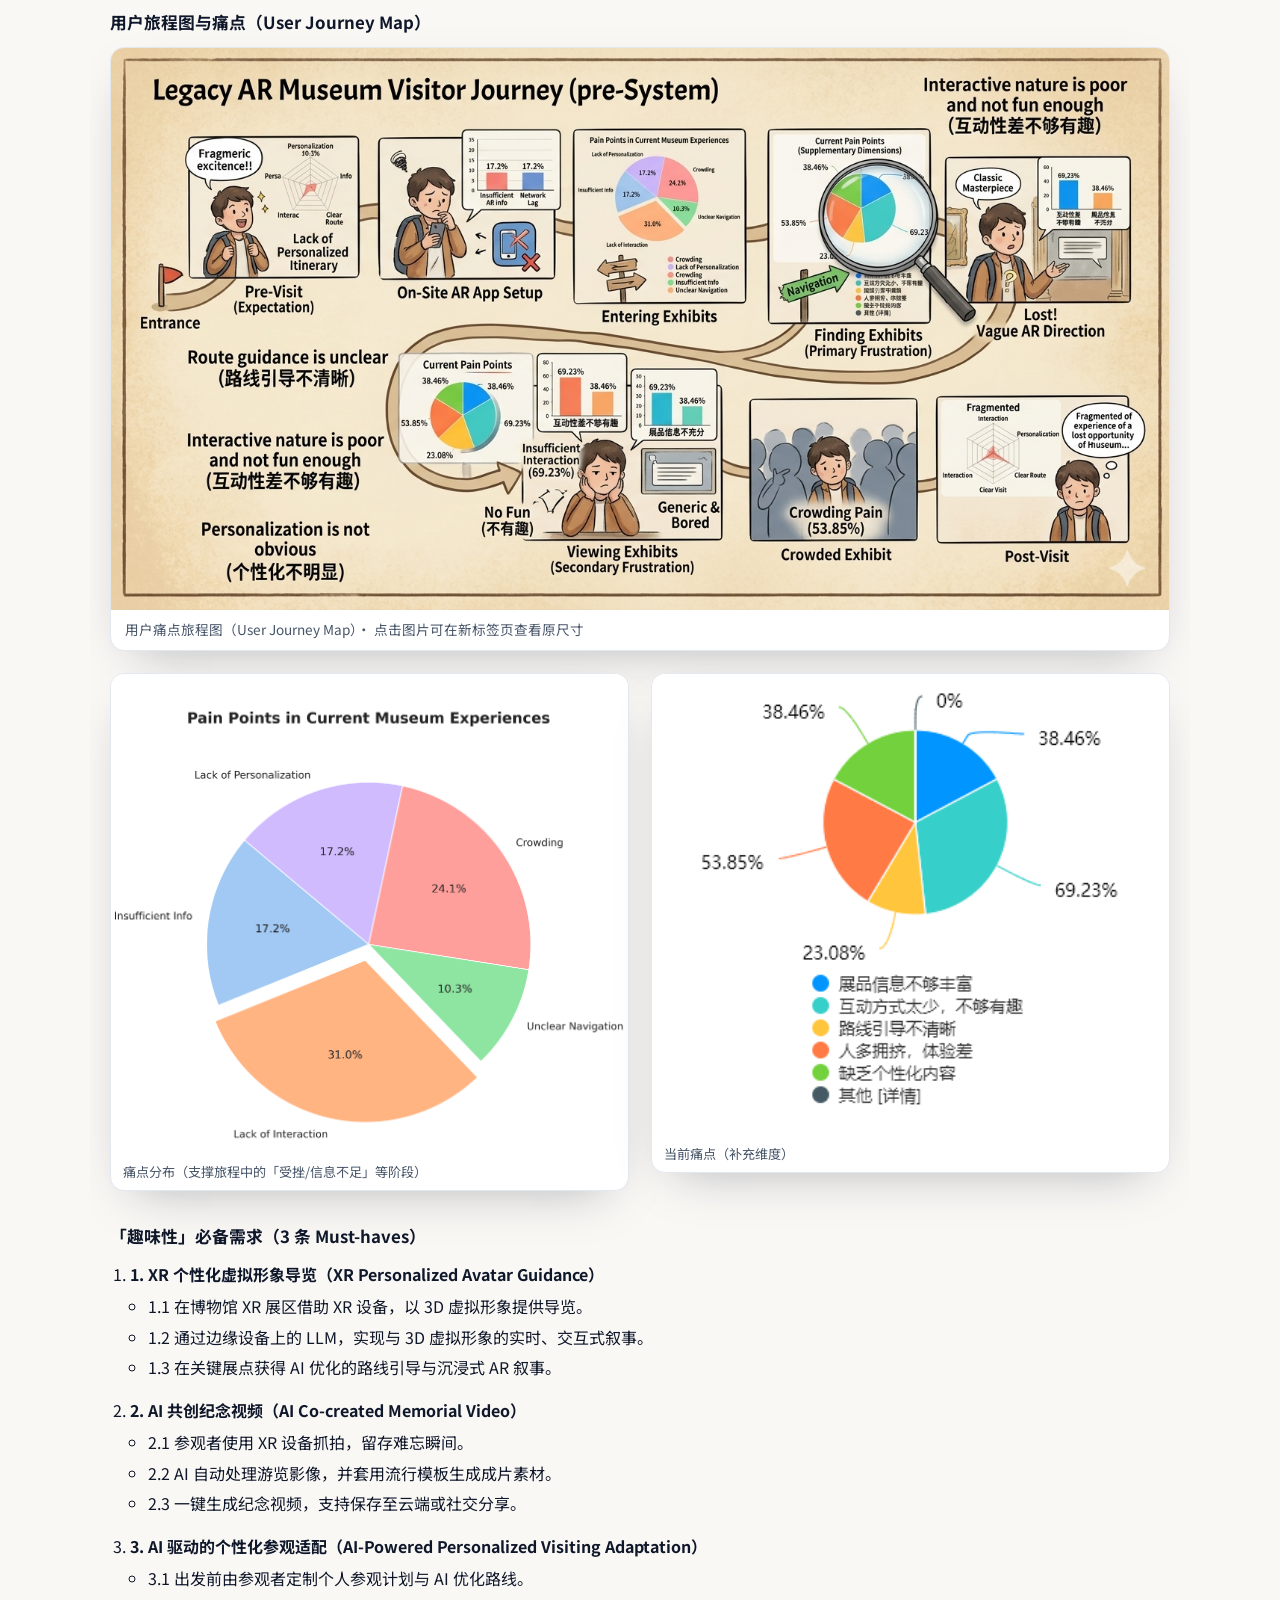
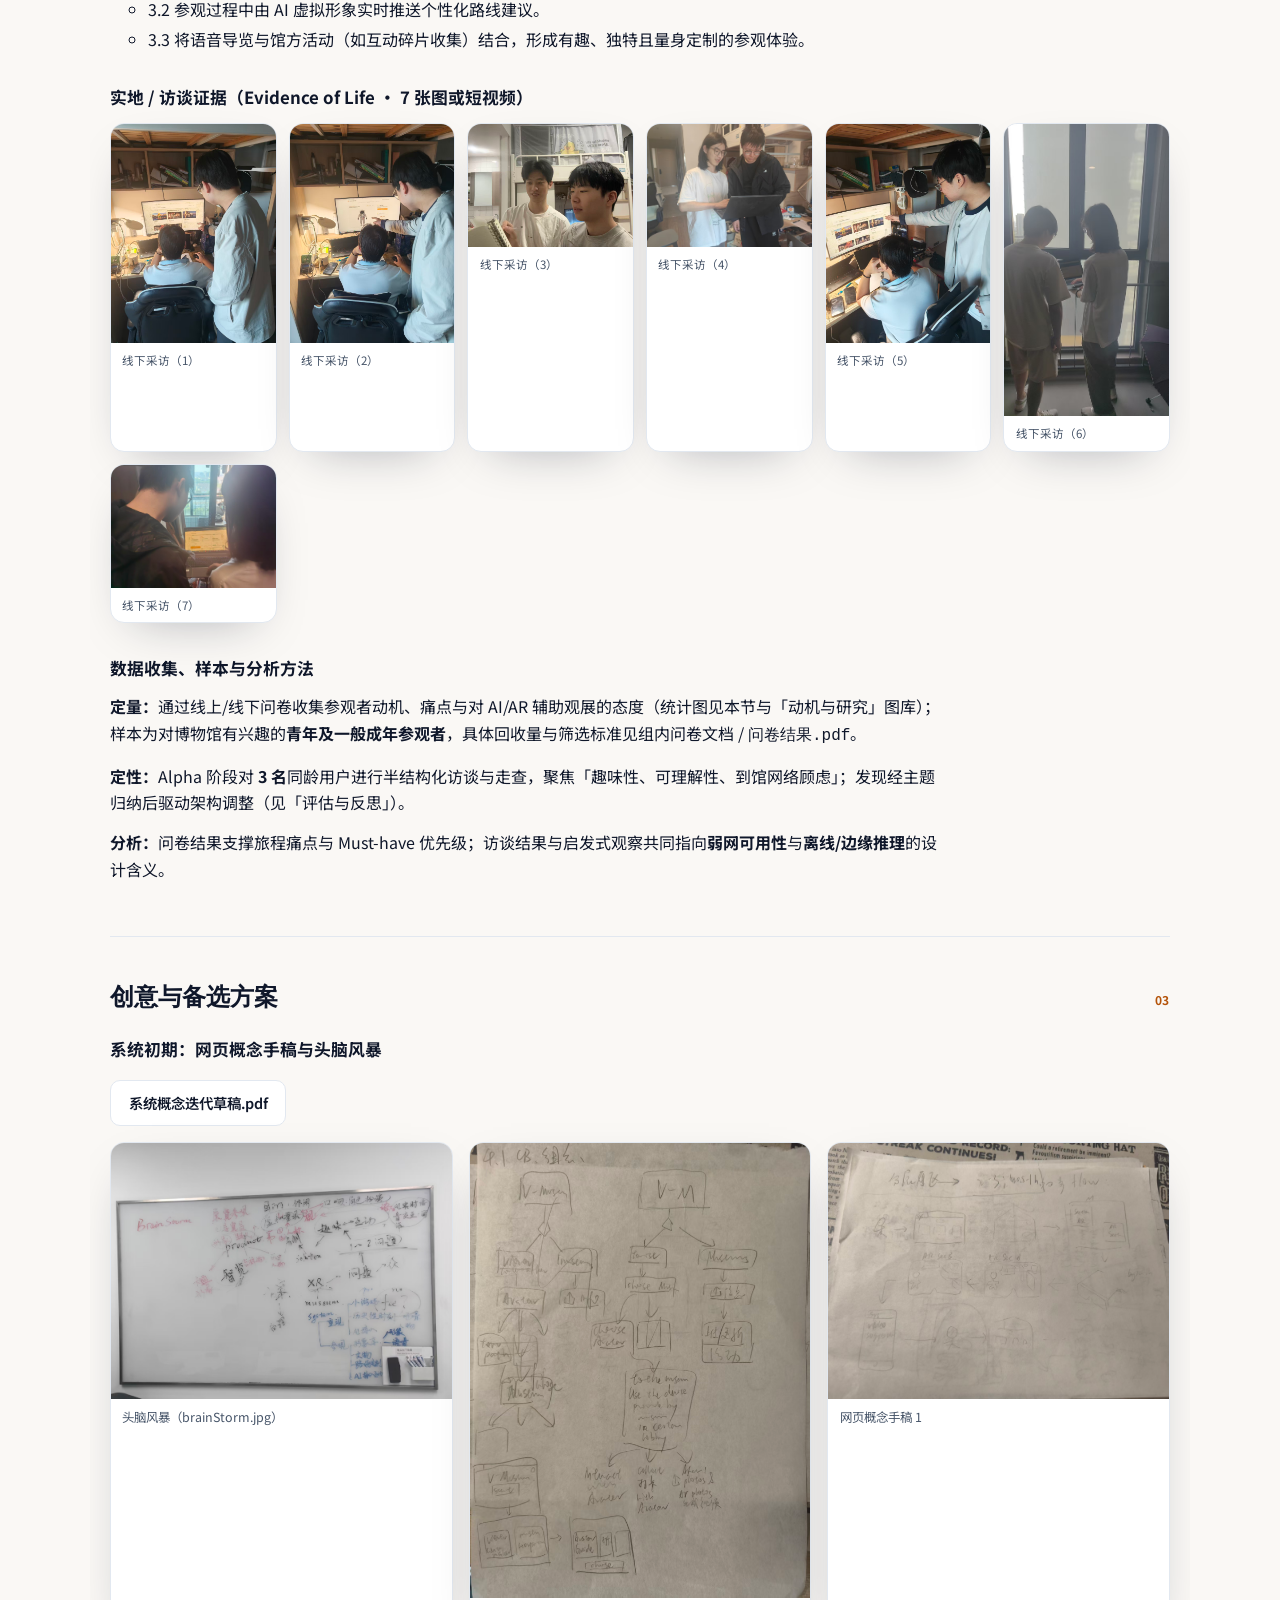
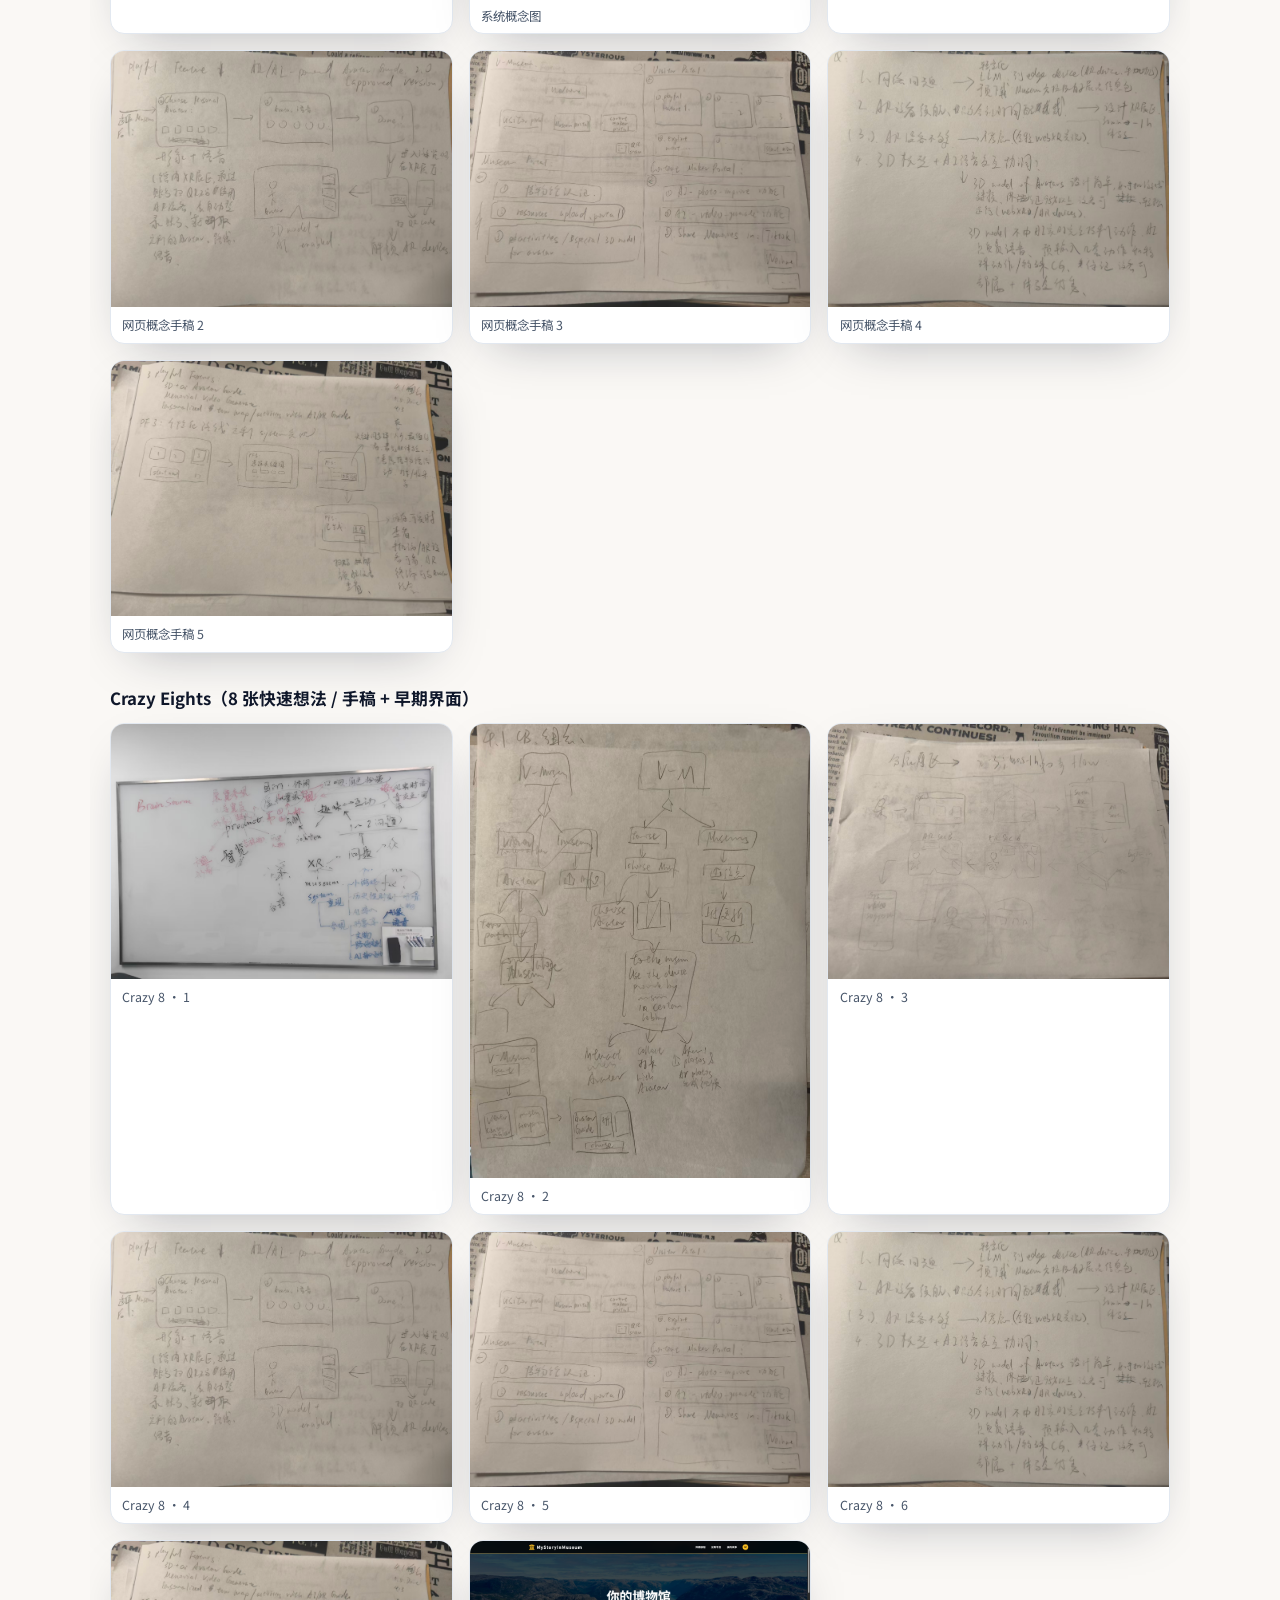
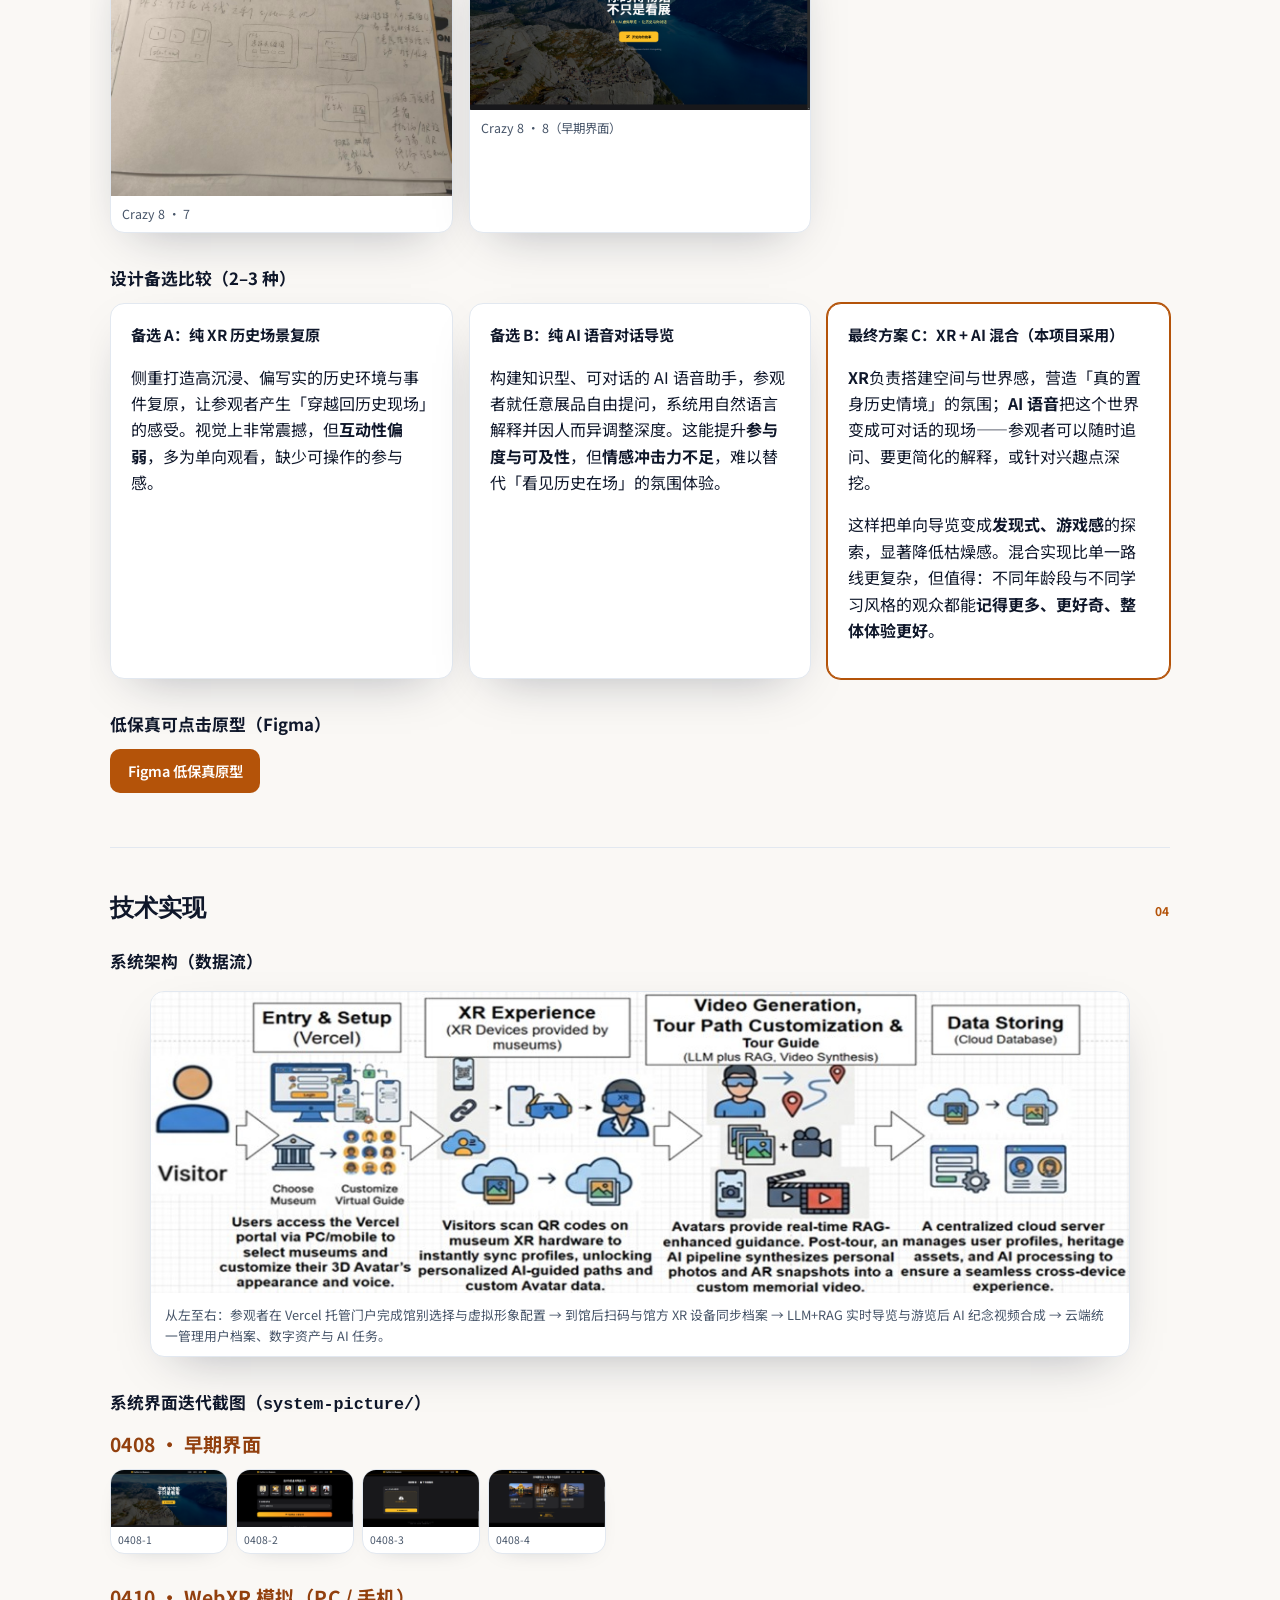
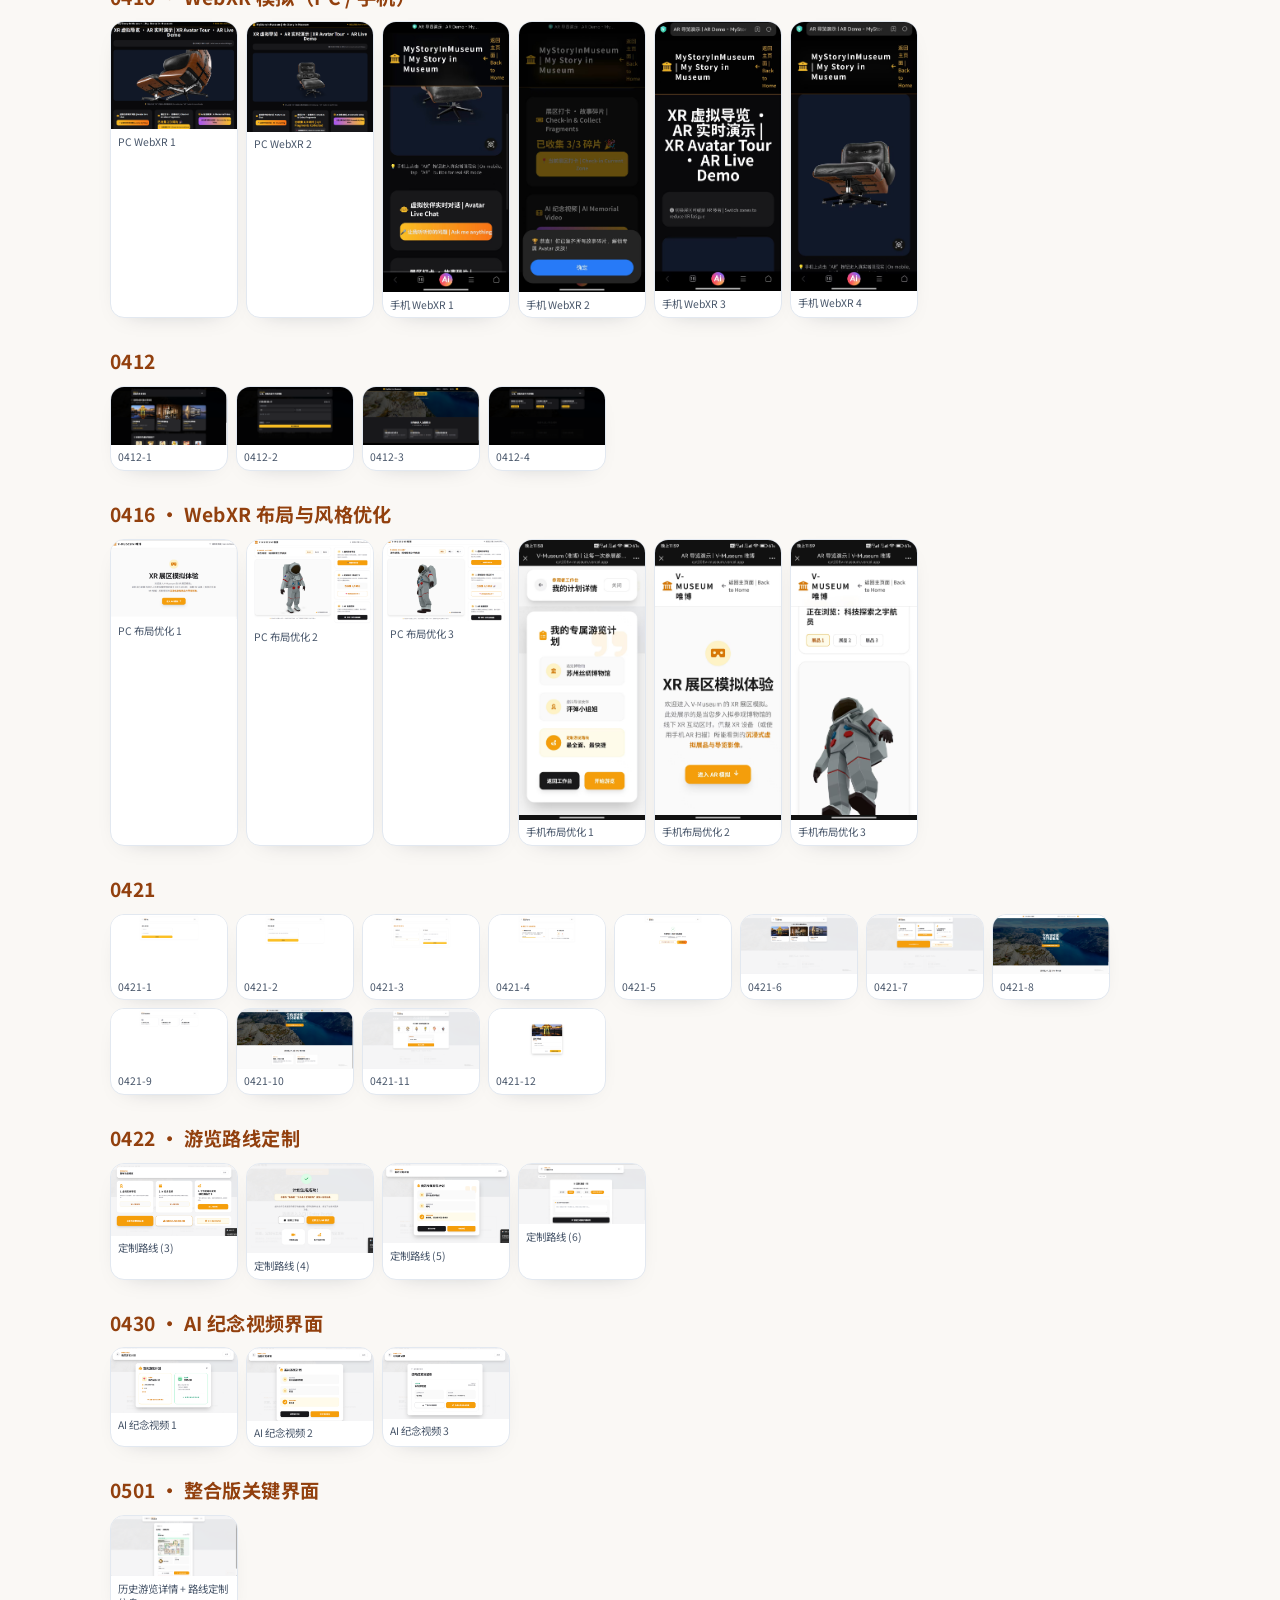
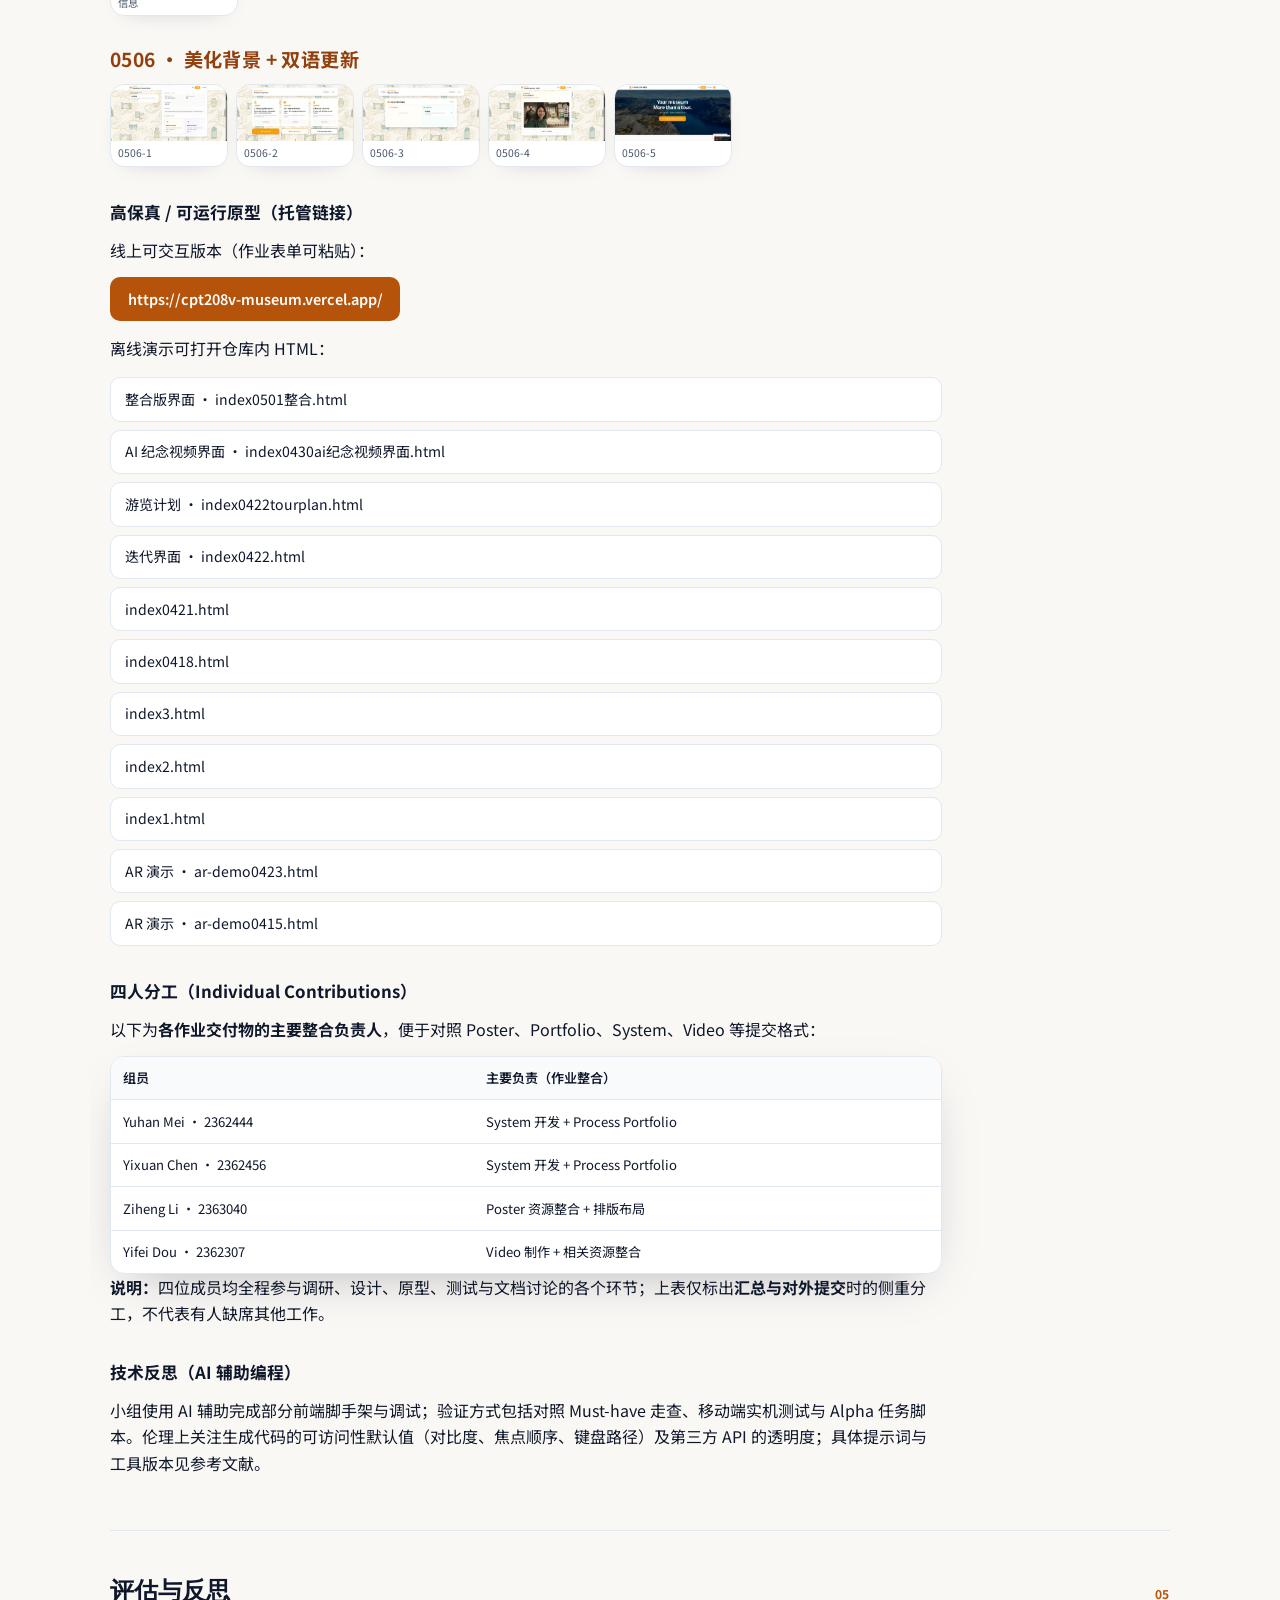
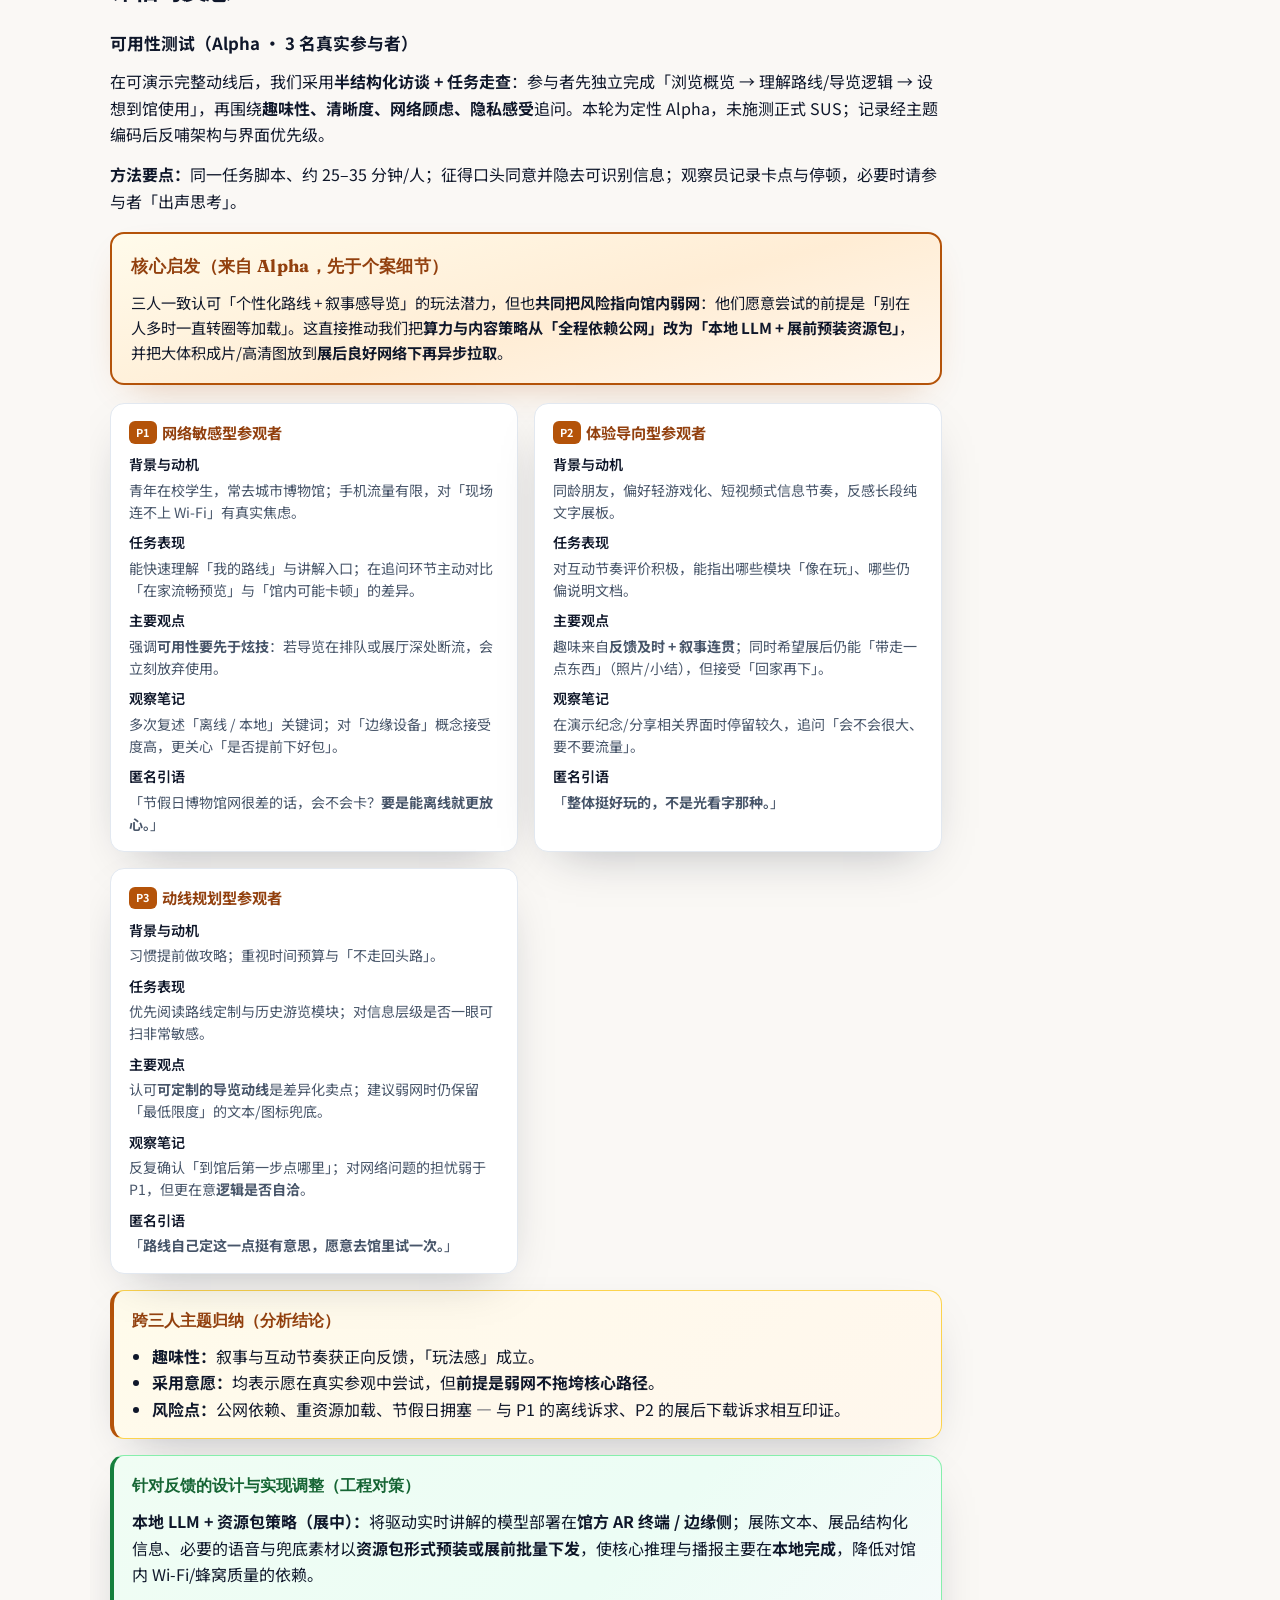
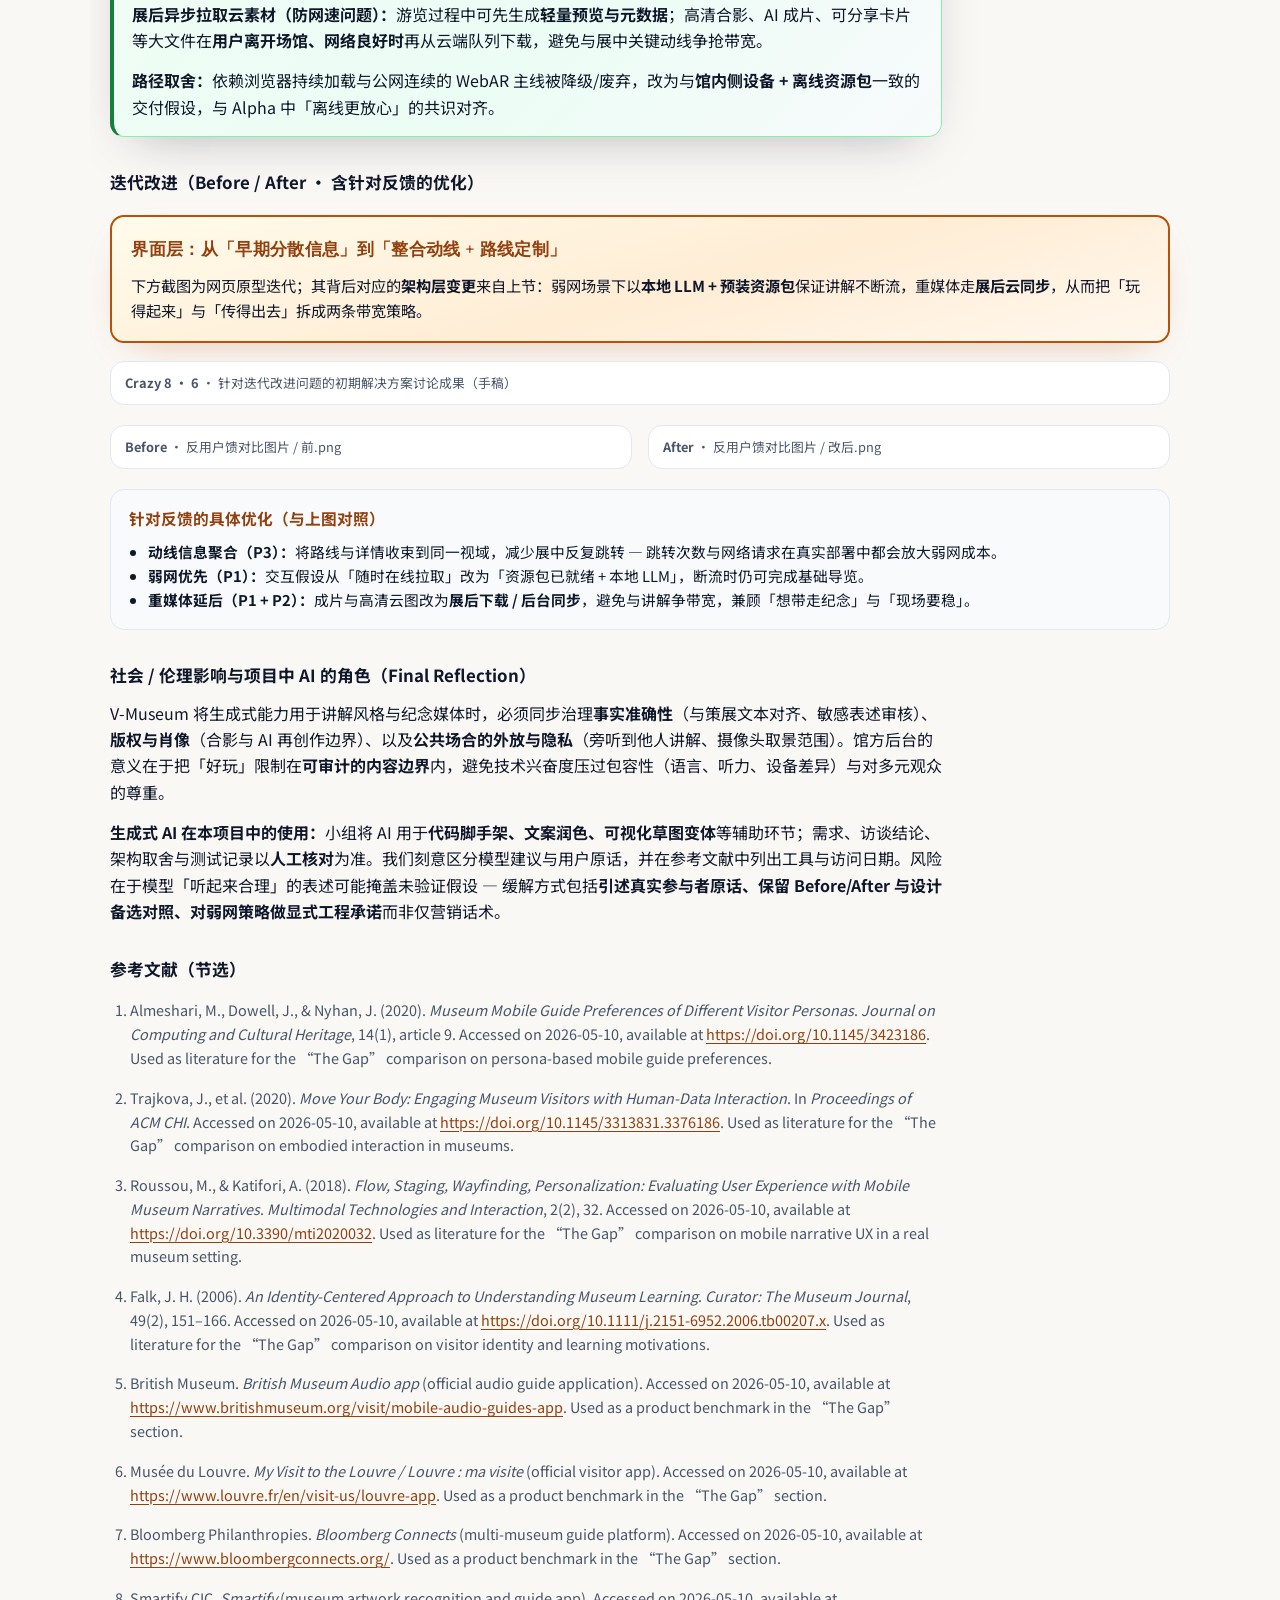
==== commit 6f7123ef: "Update index.html" ====
--- a/portfolio/index.html
+++ b/portfolio/index.html
@@ -38,6 +38,11 @@
     <h1>以用户为中心的设计、原型与评估记录</h1>
     <p class="hero-lead">
       V-Museum（唯博）小组过程作品集：记录动机与研究、用户需求、创意与备选方案、技术实现与评估反思；并嵌入背景问卷统计图、概念手稿与界面迭代截图。已部署高保真原型见下方链接。
+    </p>
+    <p class="hero-repo-links">
+      <a href="https://github.com/LUCK559/CPT208-MyStoriesInMuseum" target="_blank" rel="noopener noreferrer">GitHub · 完整项目仓库</a>
+      <span class="hero-repo-links__sep" aria-hidden="true">·</span>
+      <a href="https://github.com/LUCK559/CPT208-MyStoriesInMuseum/tree/main/portfolio" target="_blank" rel="noopener noreferrer">GitHub · 过程作品集 <code>portfolio</code> 目录</a>
     </p>
     <div class="hero-actions">
       <a class="btn btn-primary" href="#motivation">从研究开始</a>
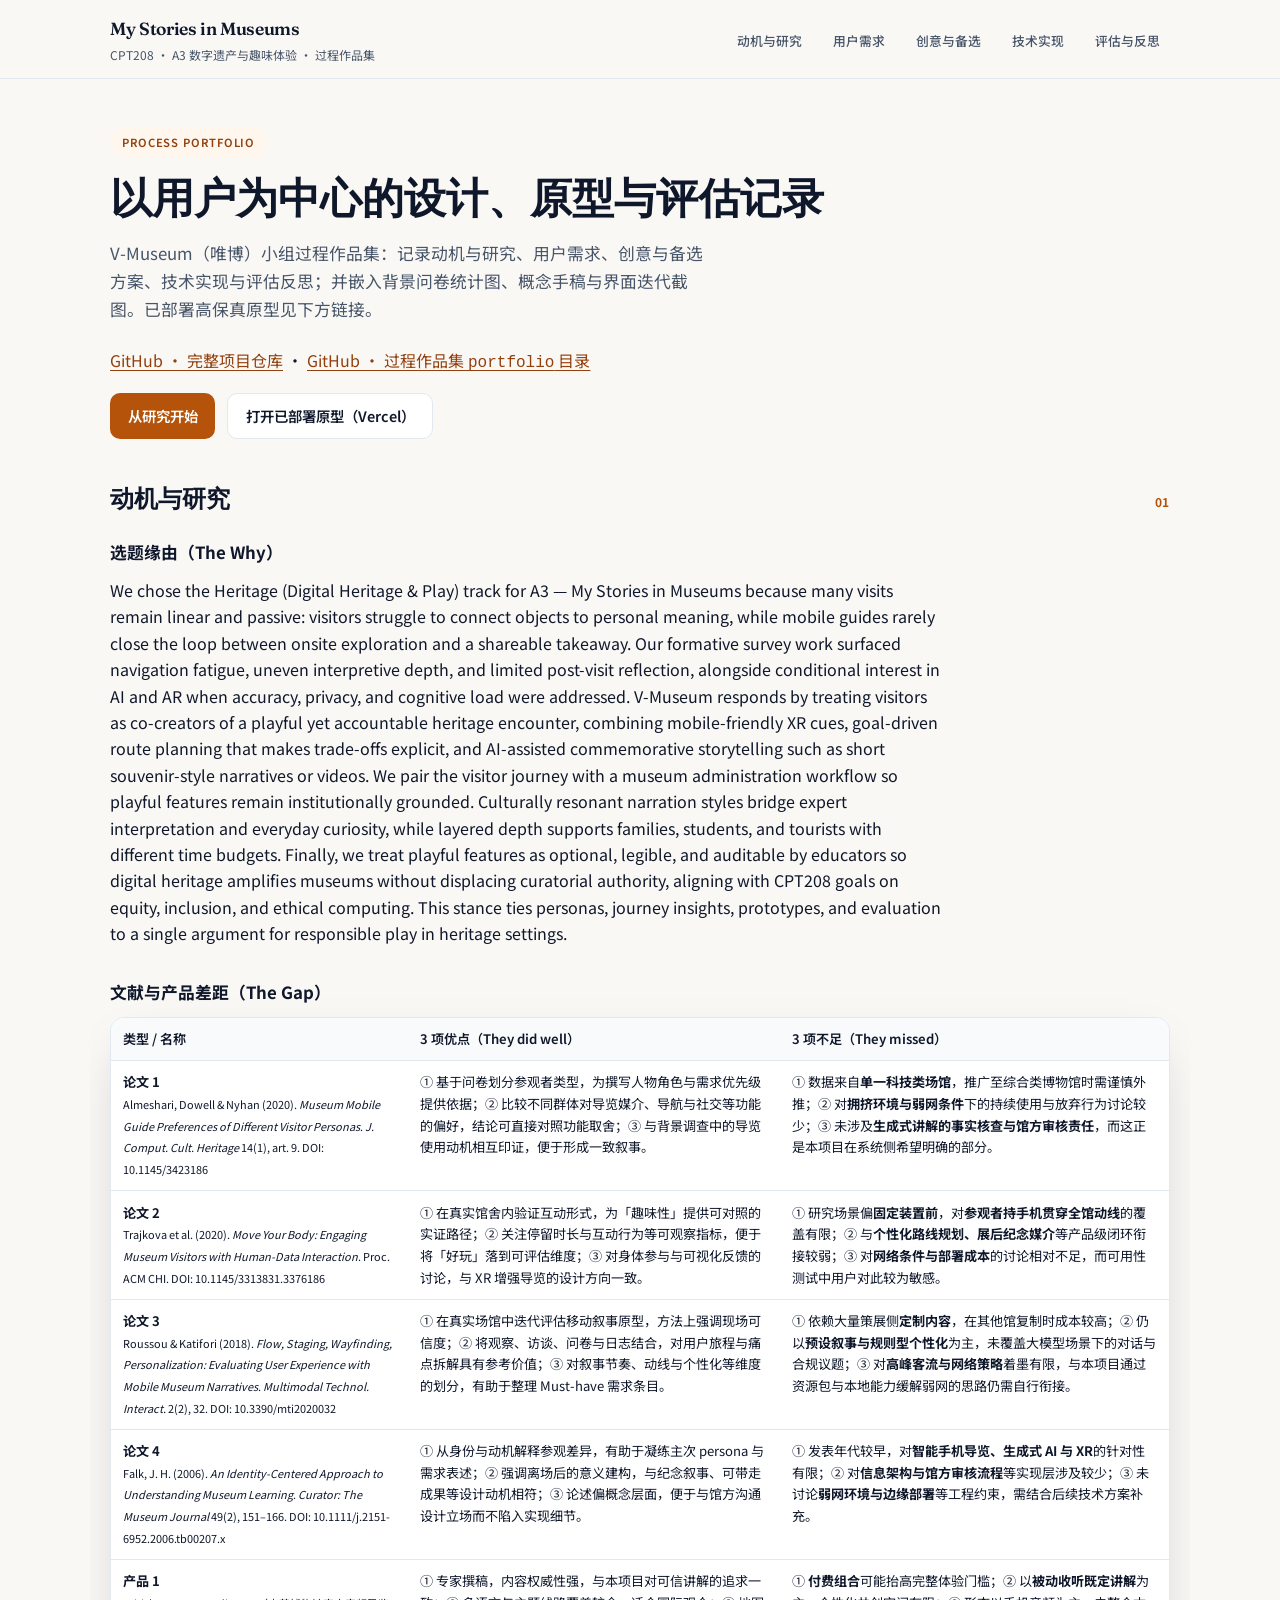
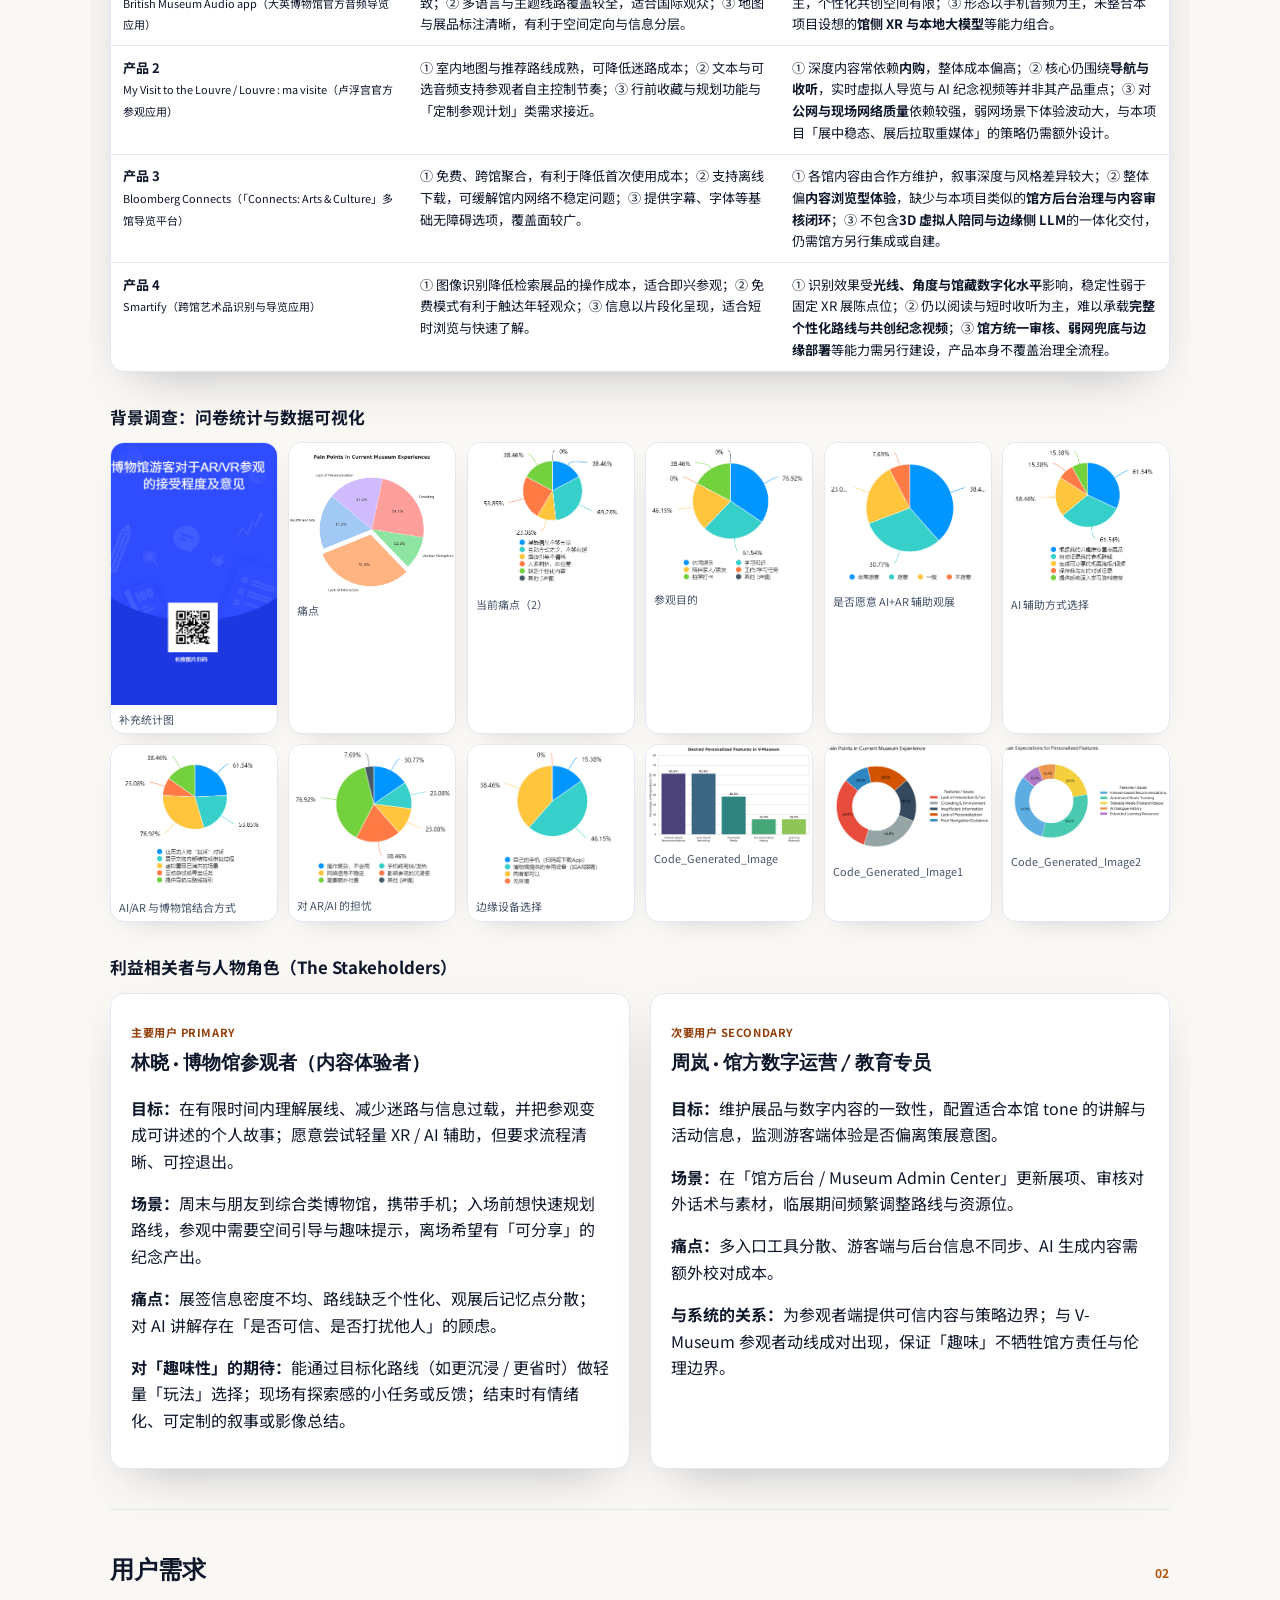
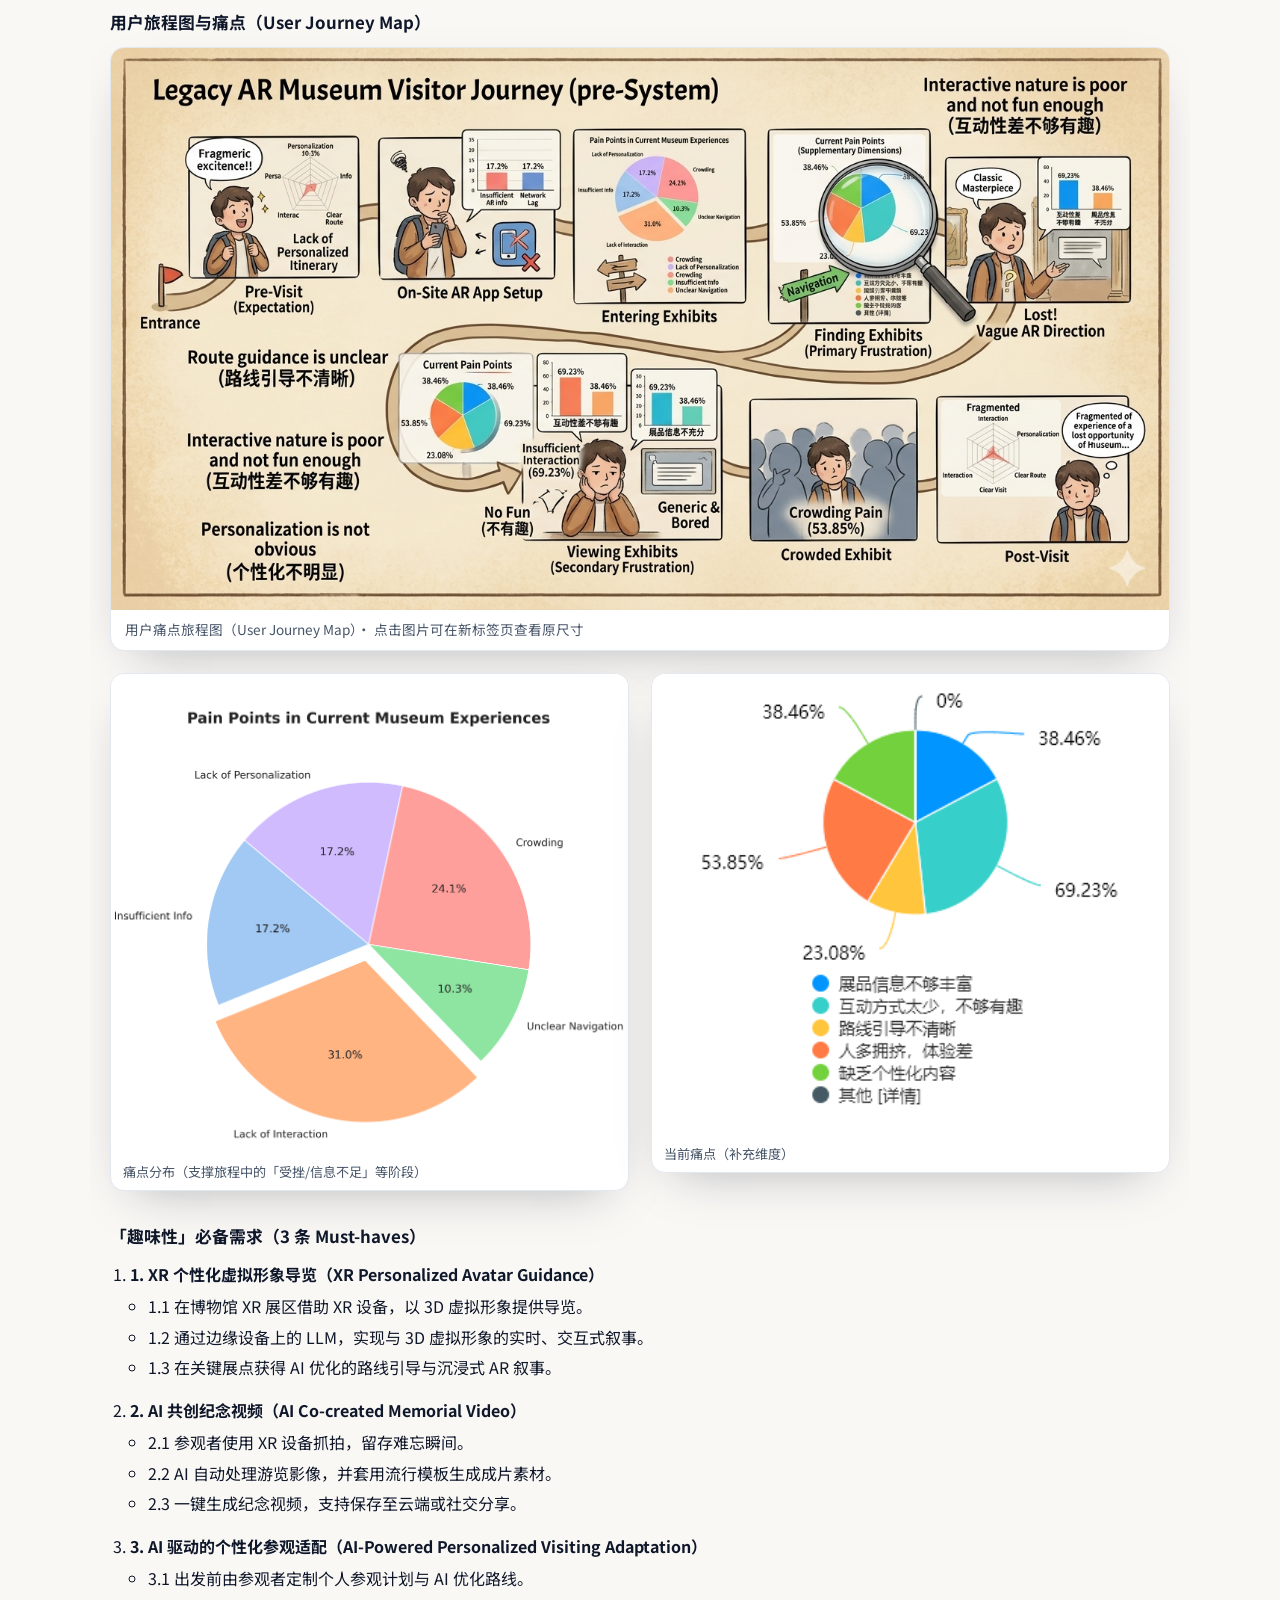
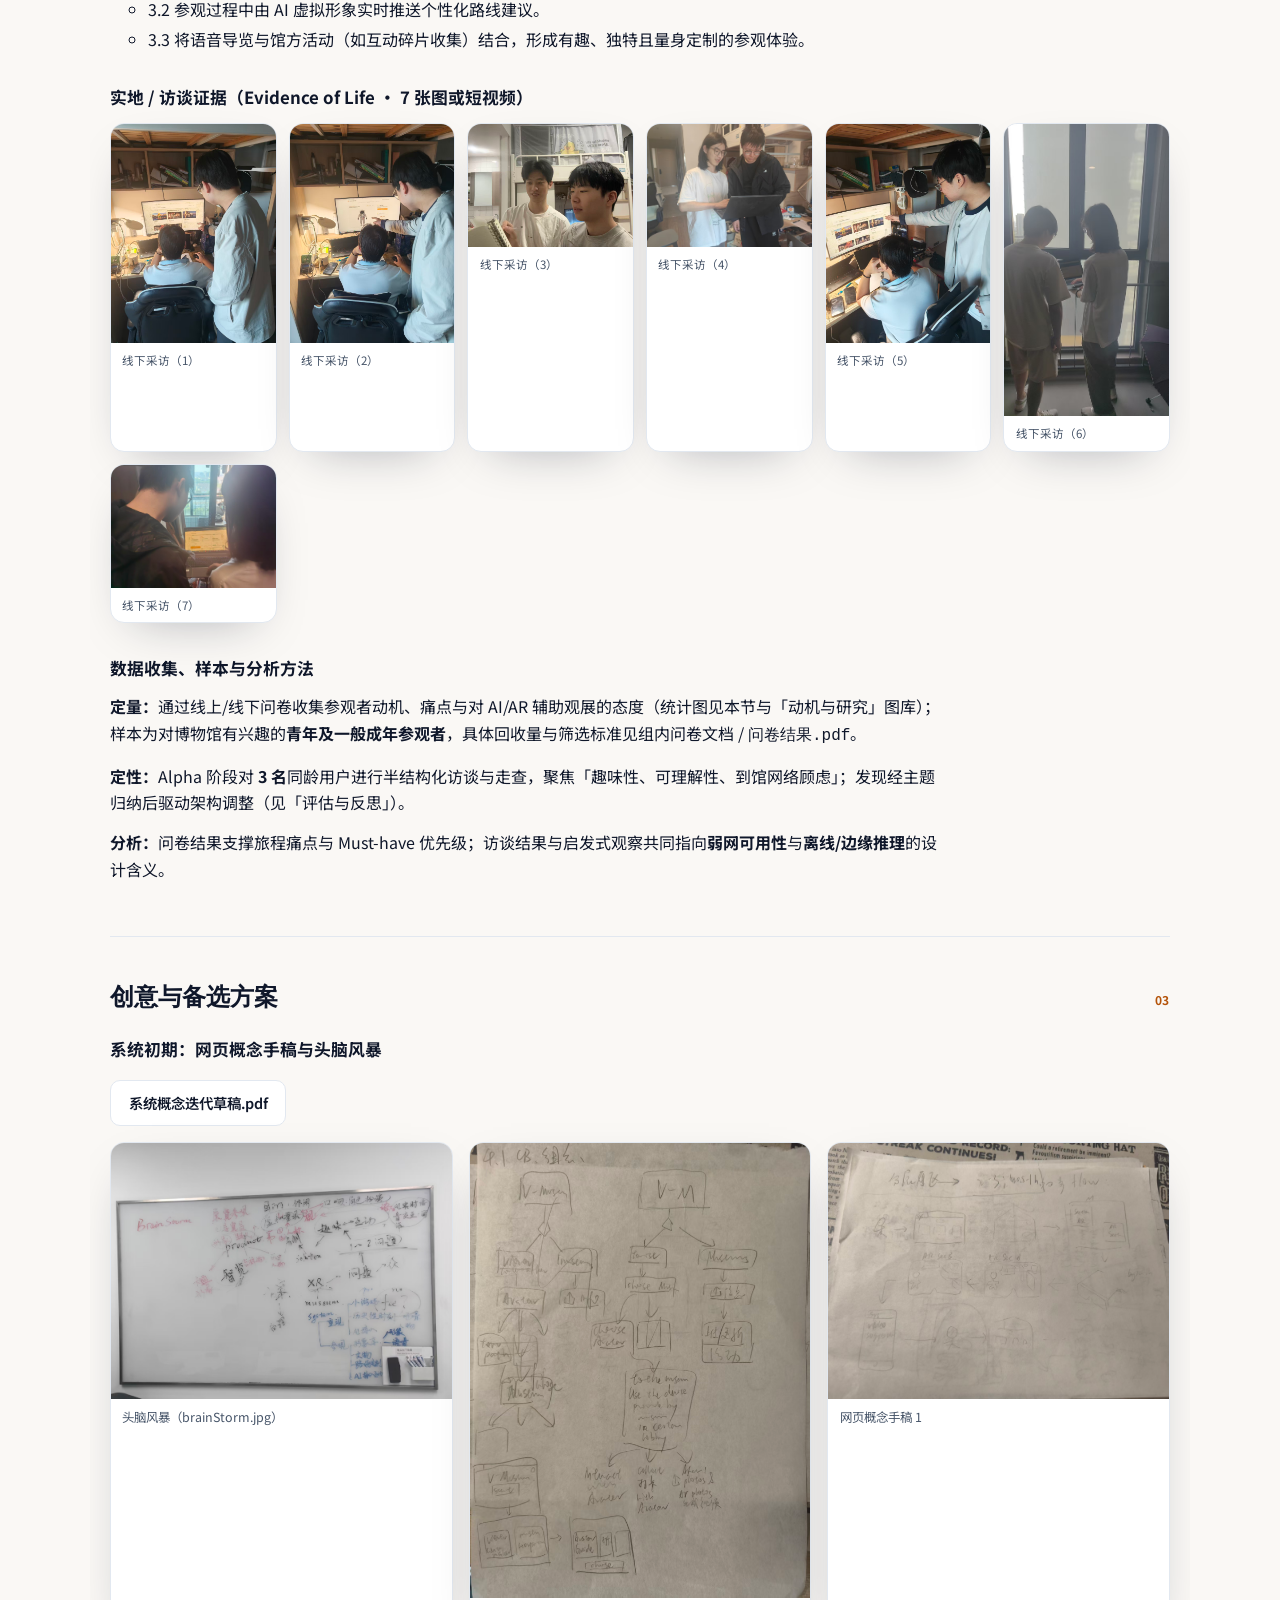
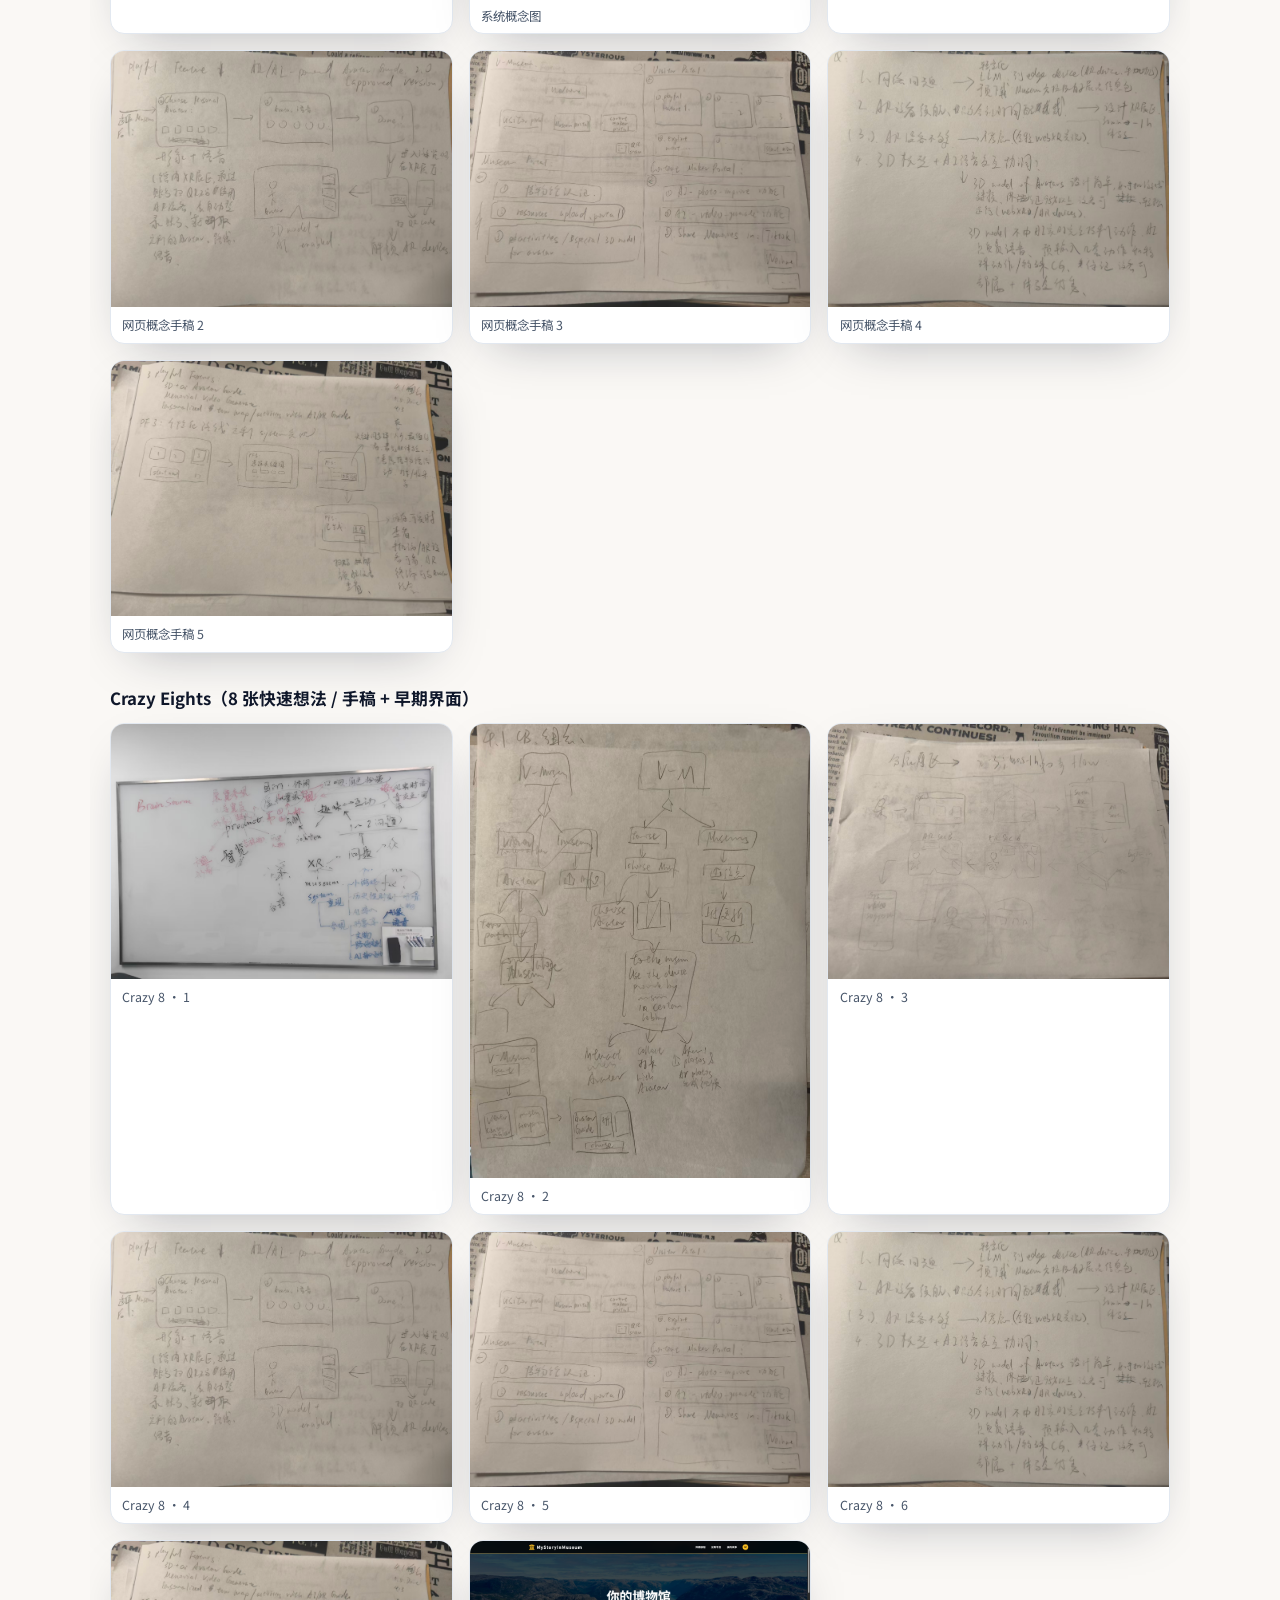
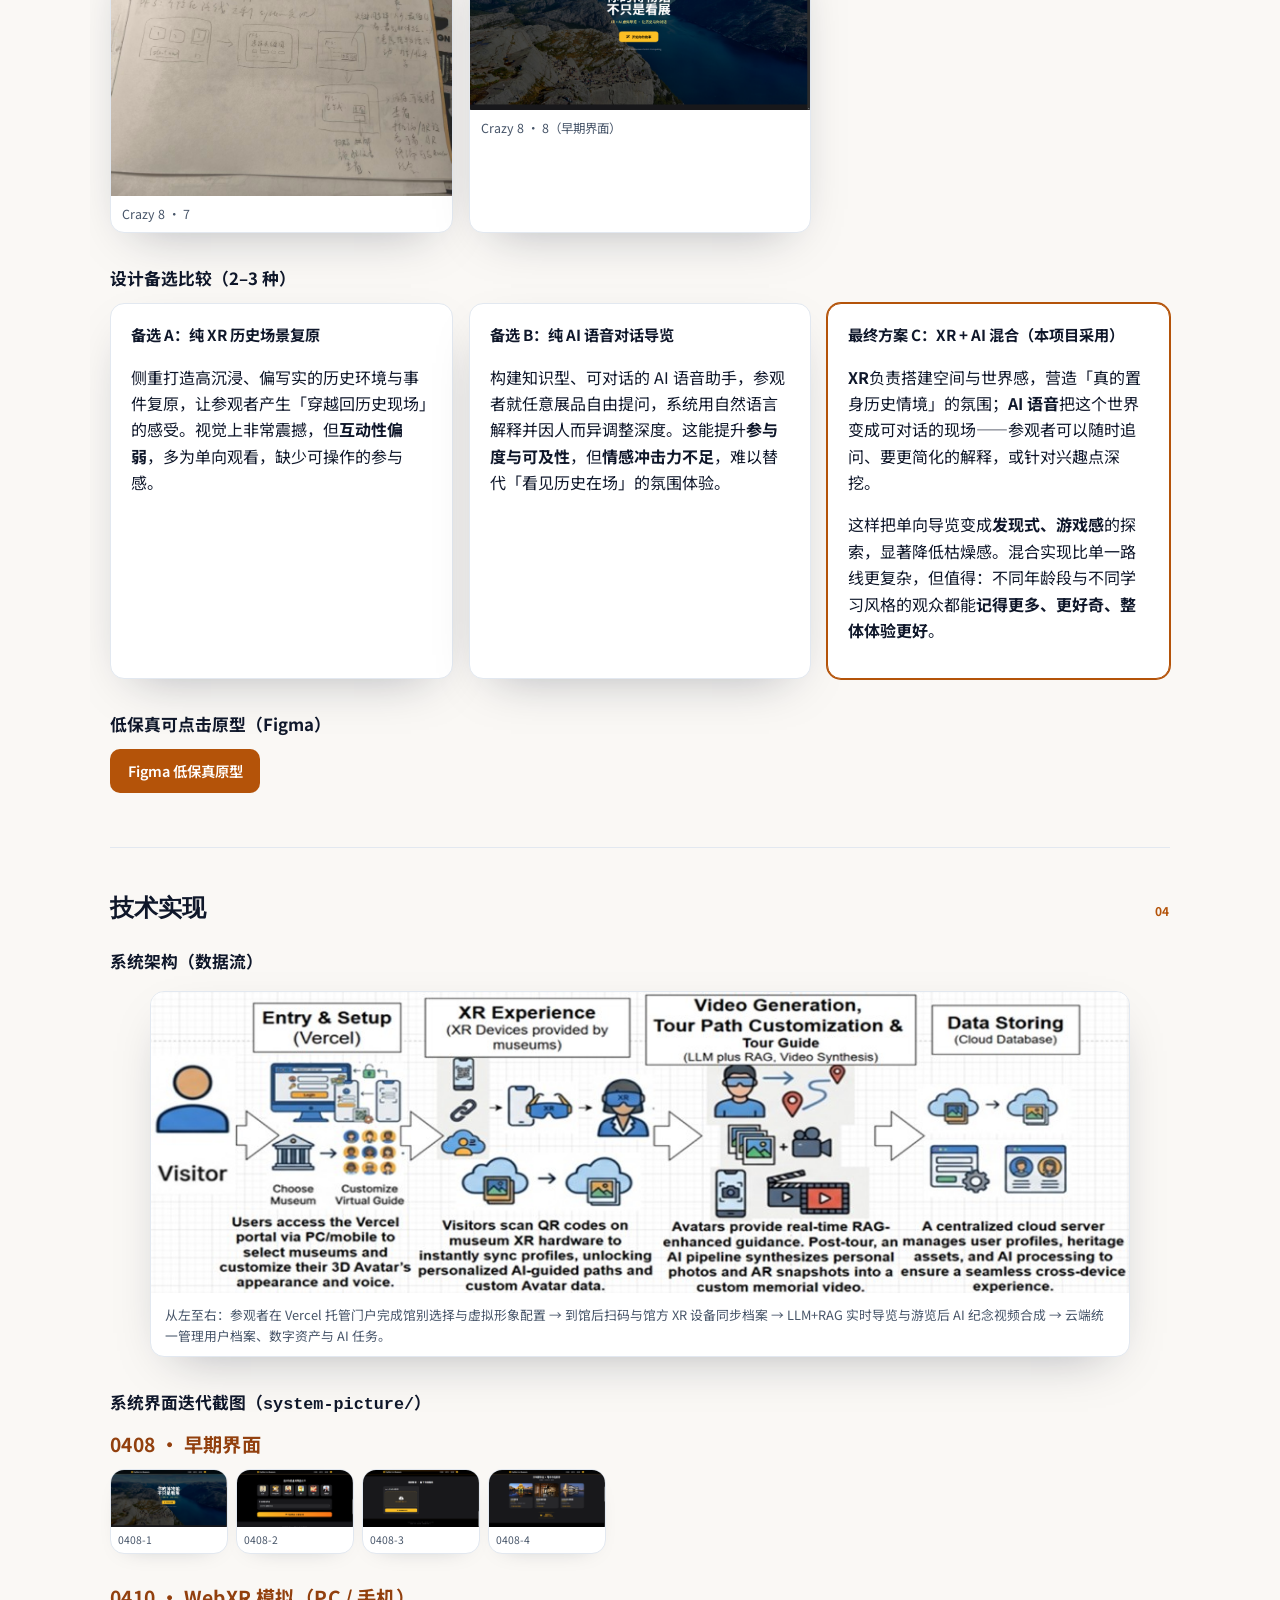
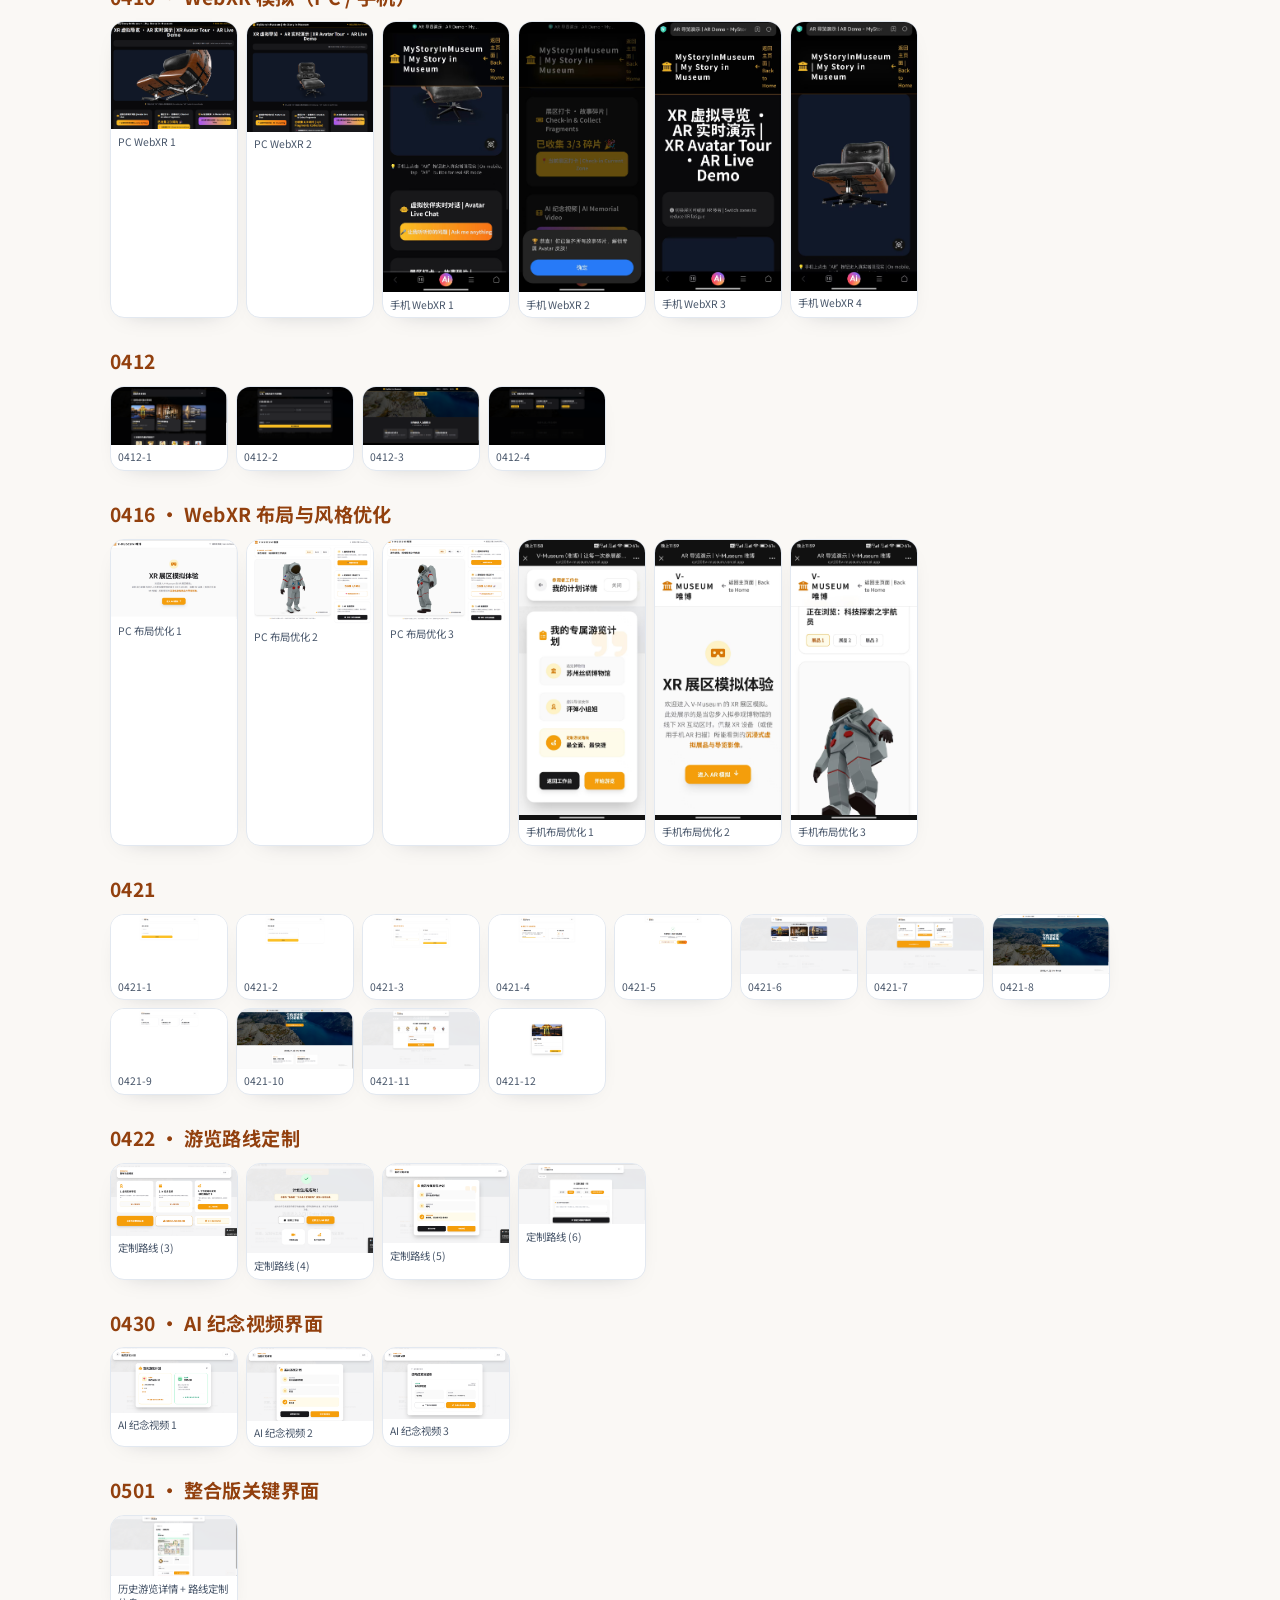
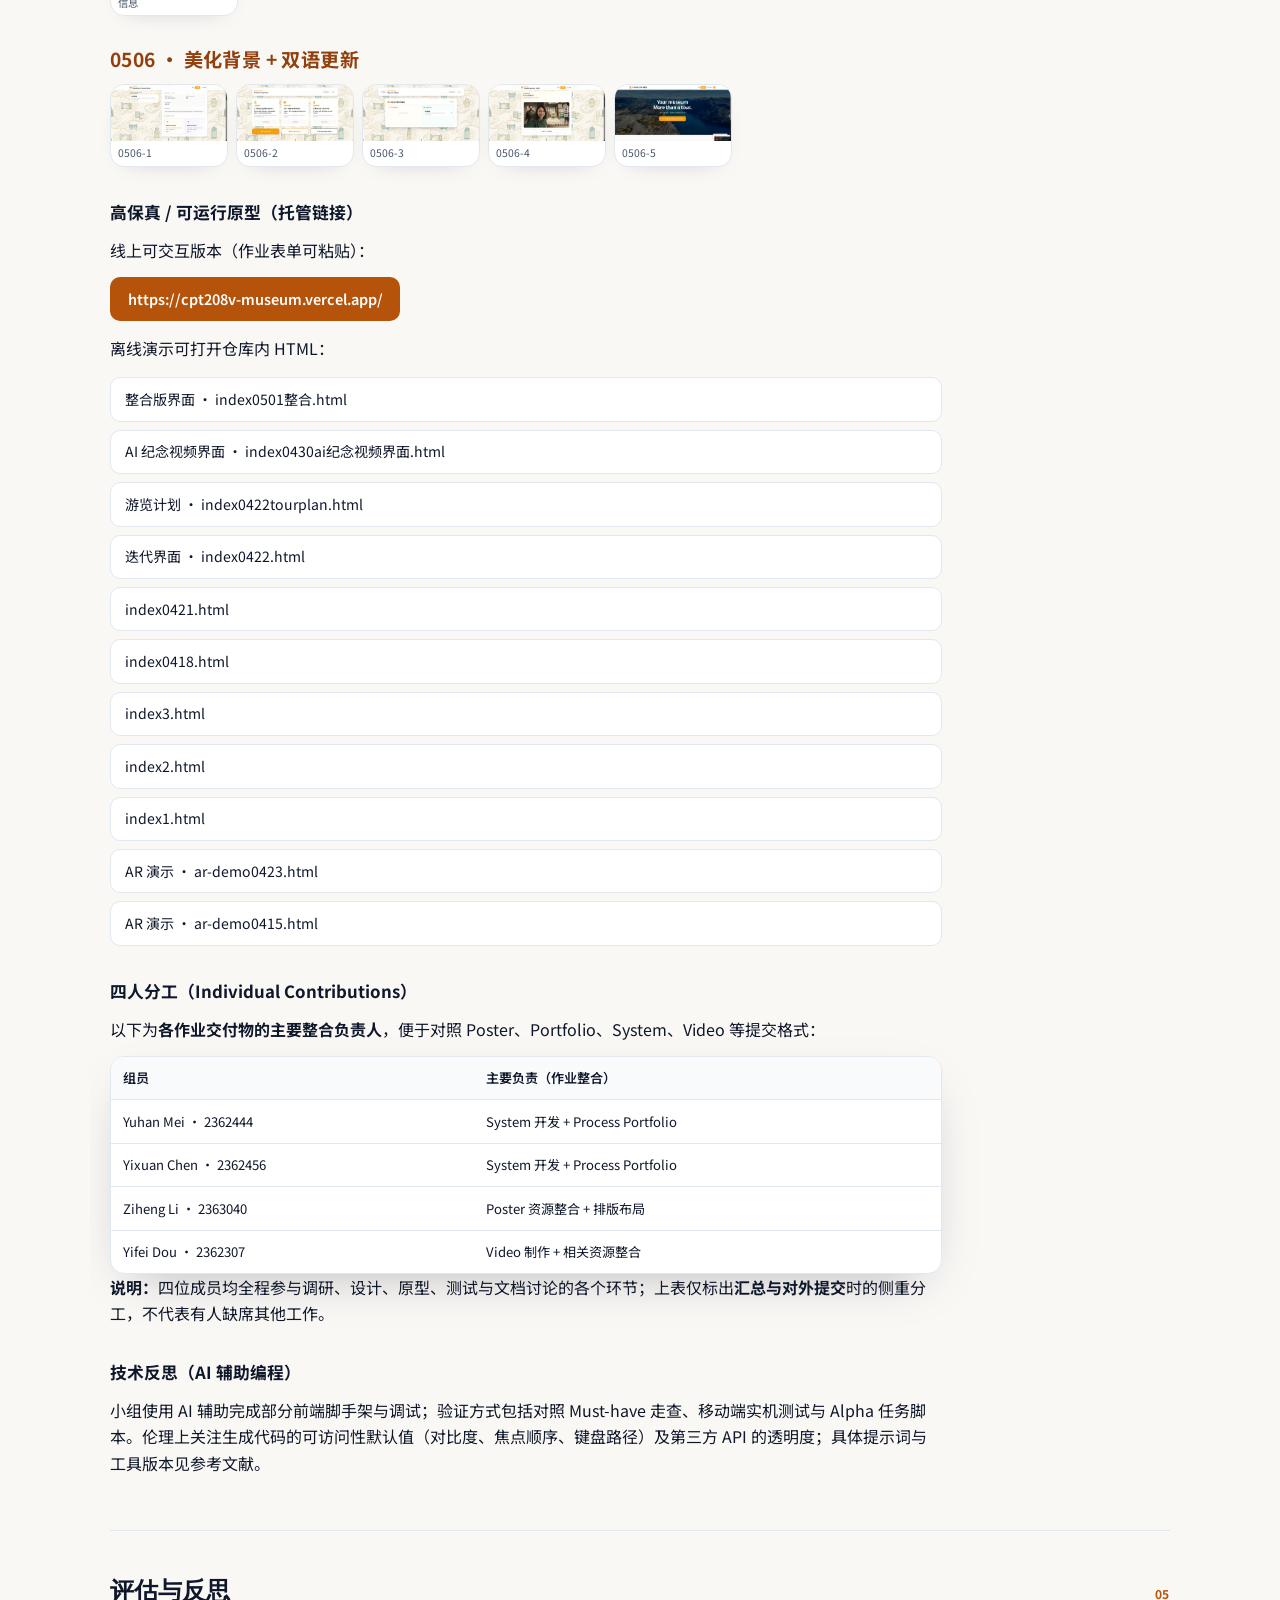
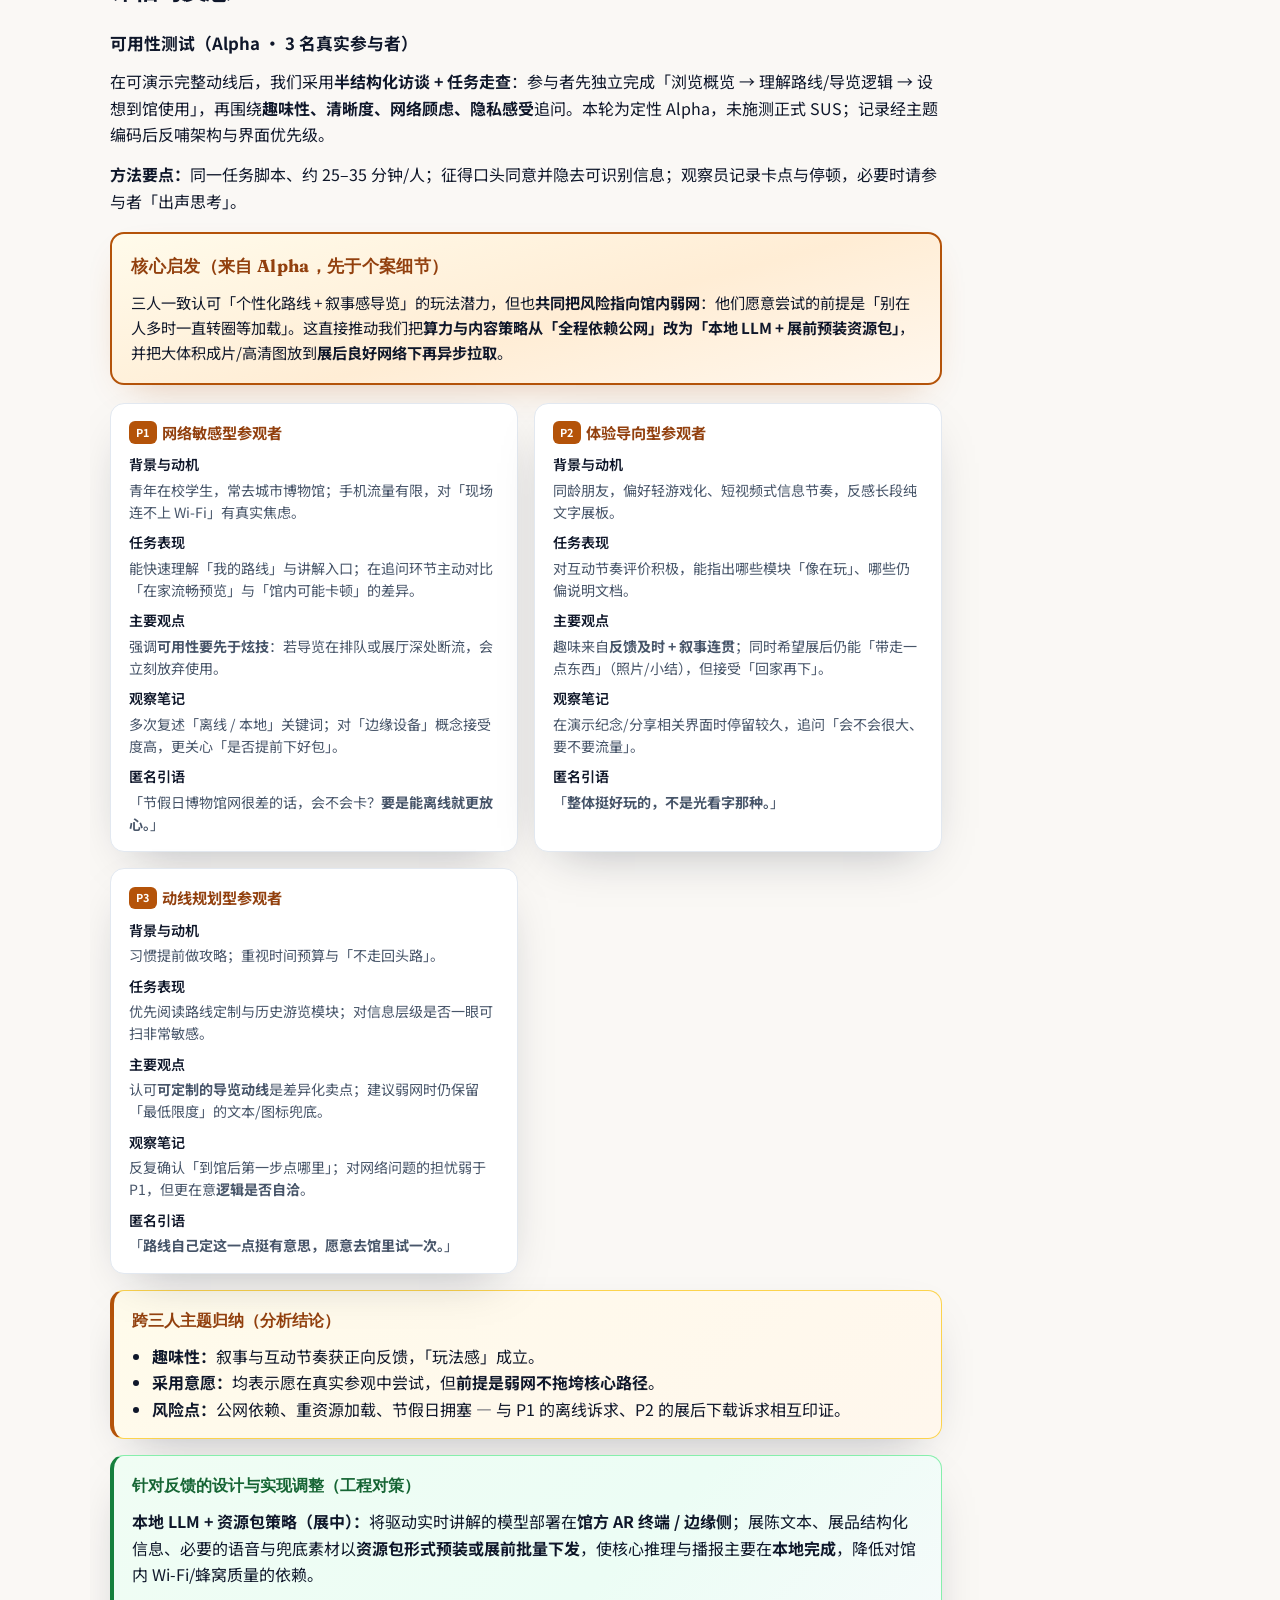
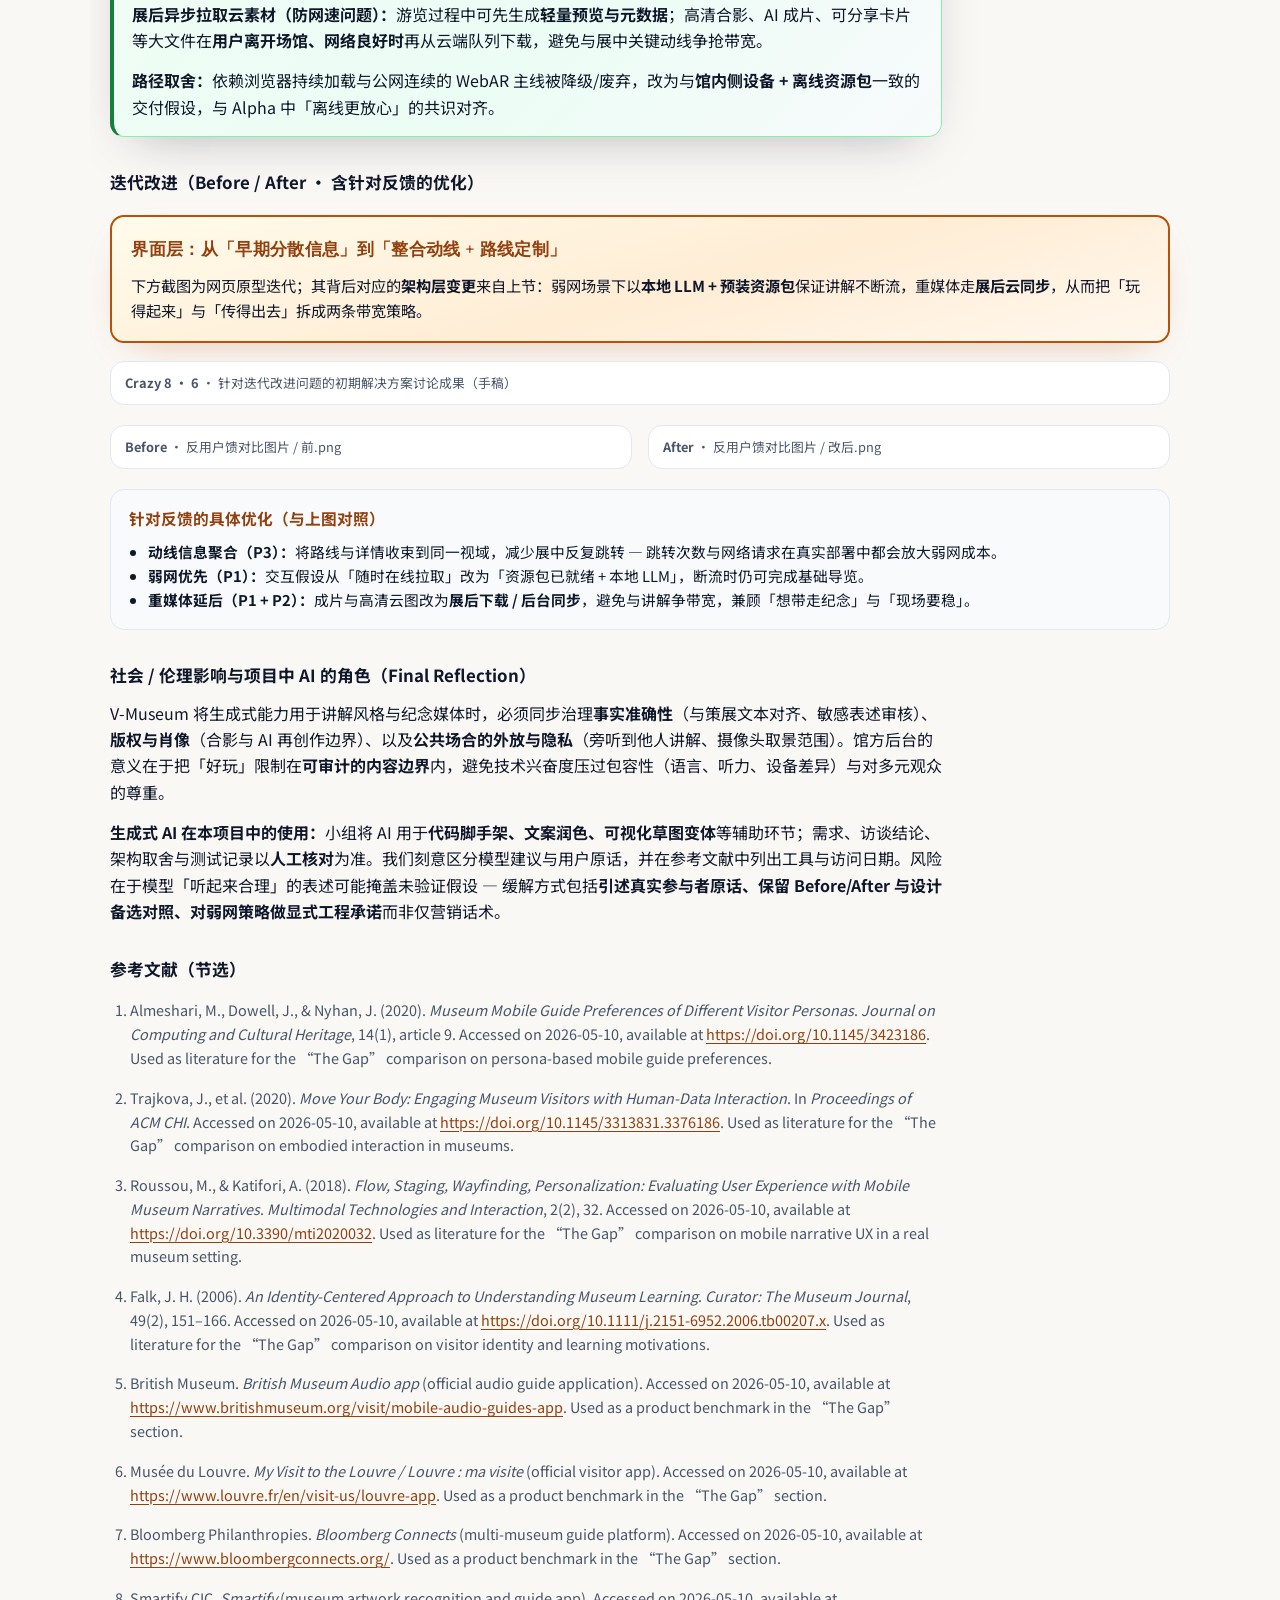
==== commit 386bd5f1: "Update index.html" ====
--- a/portfolio/index.html
+++ b/portfolio/index.html
@@ -163,7 +163,7 @@
           </figure>
           <figure class="gallery-item">
             <img src="%E8%83%8C%E6%99%AF%E8%B0%83%E6%9F%A5-%E5%8D%9A%E7%89%A9%E9%A6%86aixr/%E8%B0%83%E6%9F%A5-%E7%BB%9F%E8%AE%A1%E5%9B%BE/%E7%BB%9F%E8%AE%A1%E5%9B%BE/Code_Generated_Image.png" alt="生成图表 1" loading="lazy" />
-            <figcaption>Code_Generated_Image（AI 辅助出图时需在参考文献中注明工具与用途）</figcaption>
+            <figcaption>Code_Generated_Image</figcaption>
           </figure>
           <figure class="gallery-item">
             <img src="%E8%83%8C%E6%99%AF%E8%B0%83%E6%9F%A5-%E5%8D%9A%E7%89%A9%E9%A6%86aixr/%E8%B0%83%E6%9F%A5-%E7%BB%9F%E8%AE%A1%E5%9B%BE/%E7%BB%9F%E8%AE%A1%E5%9B%BE/Code_Generated_Image1.png" alt="生成图表 2" loading="lazy" />
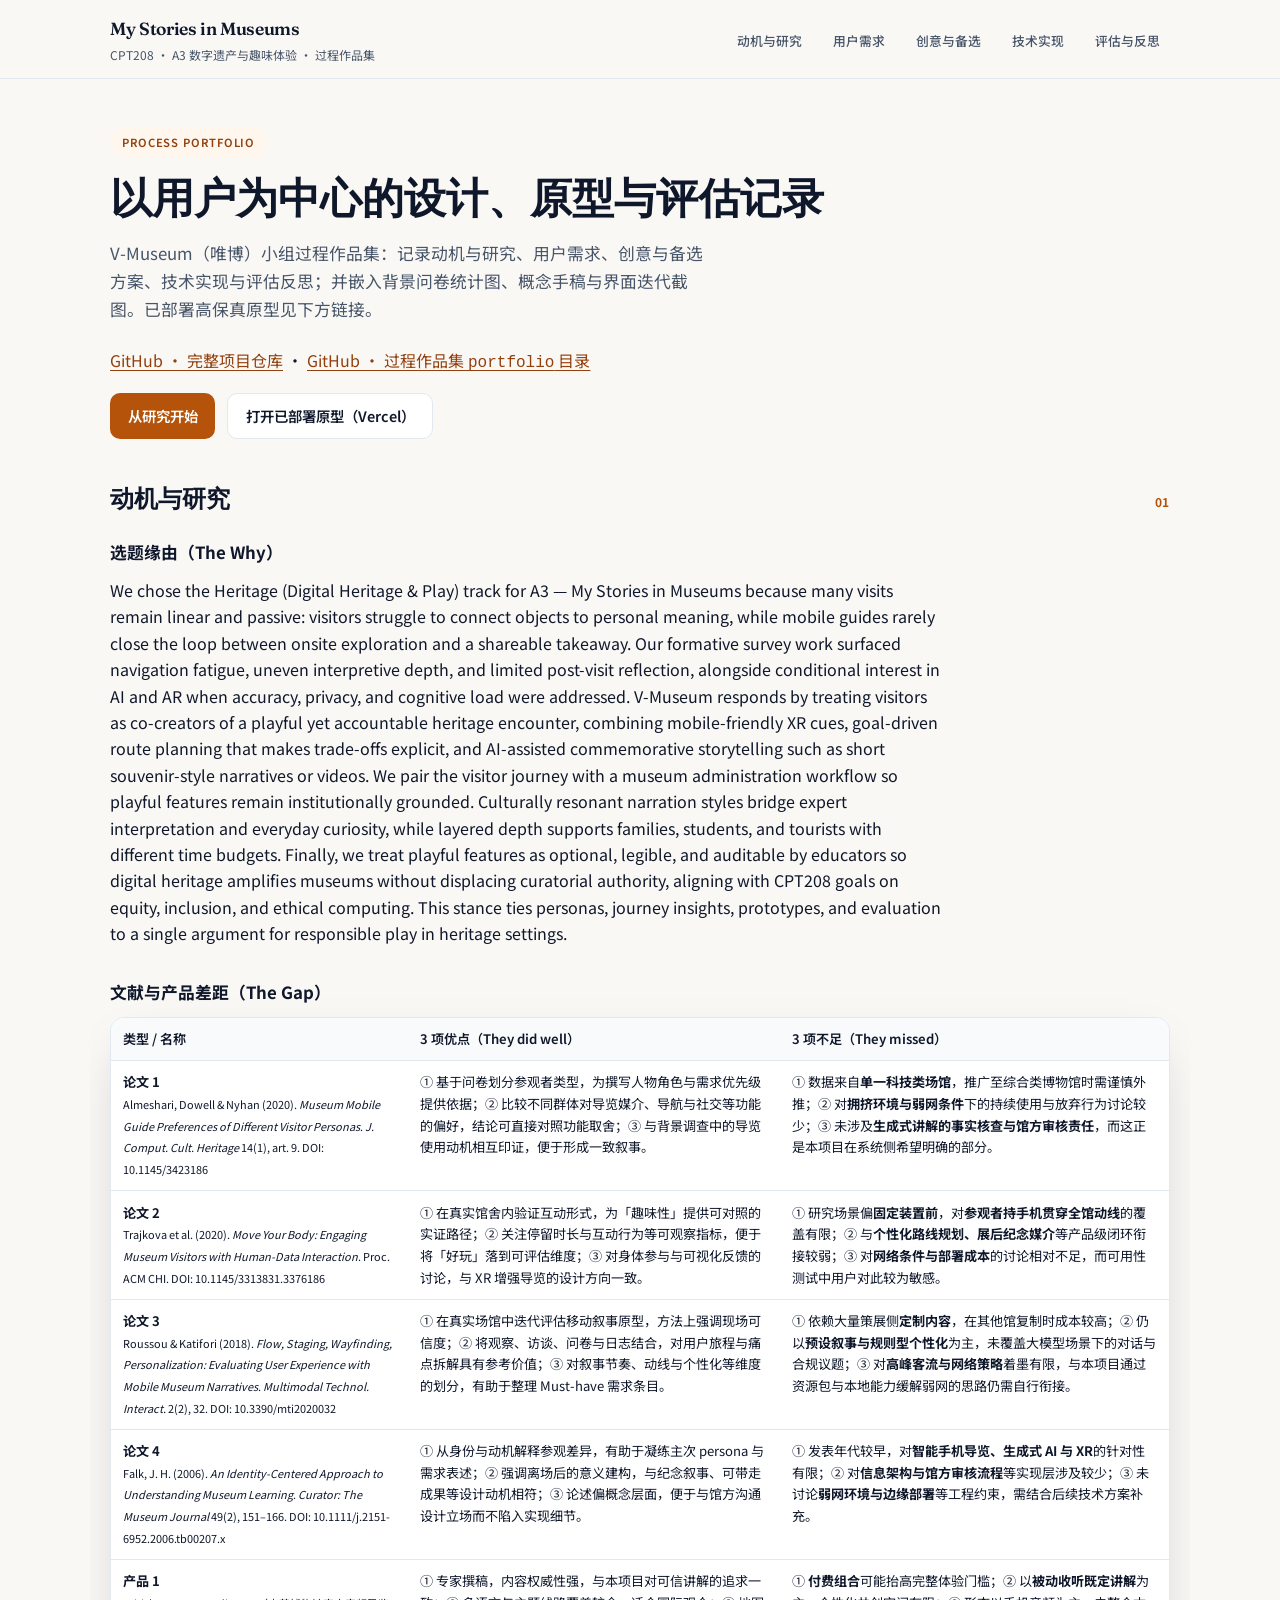
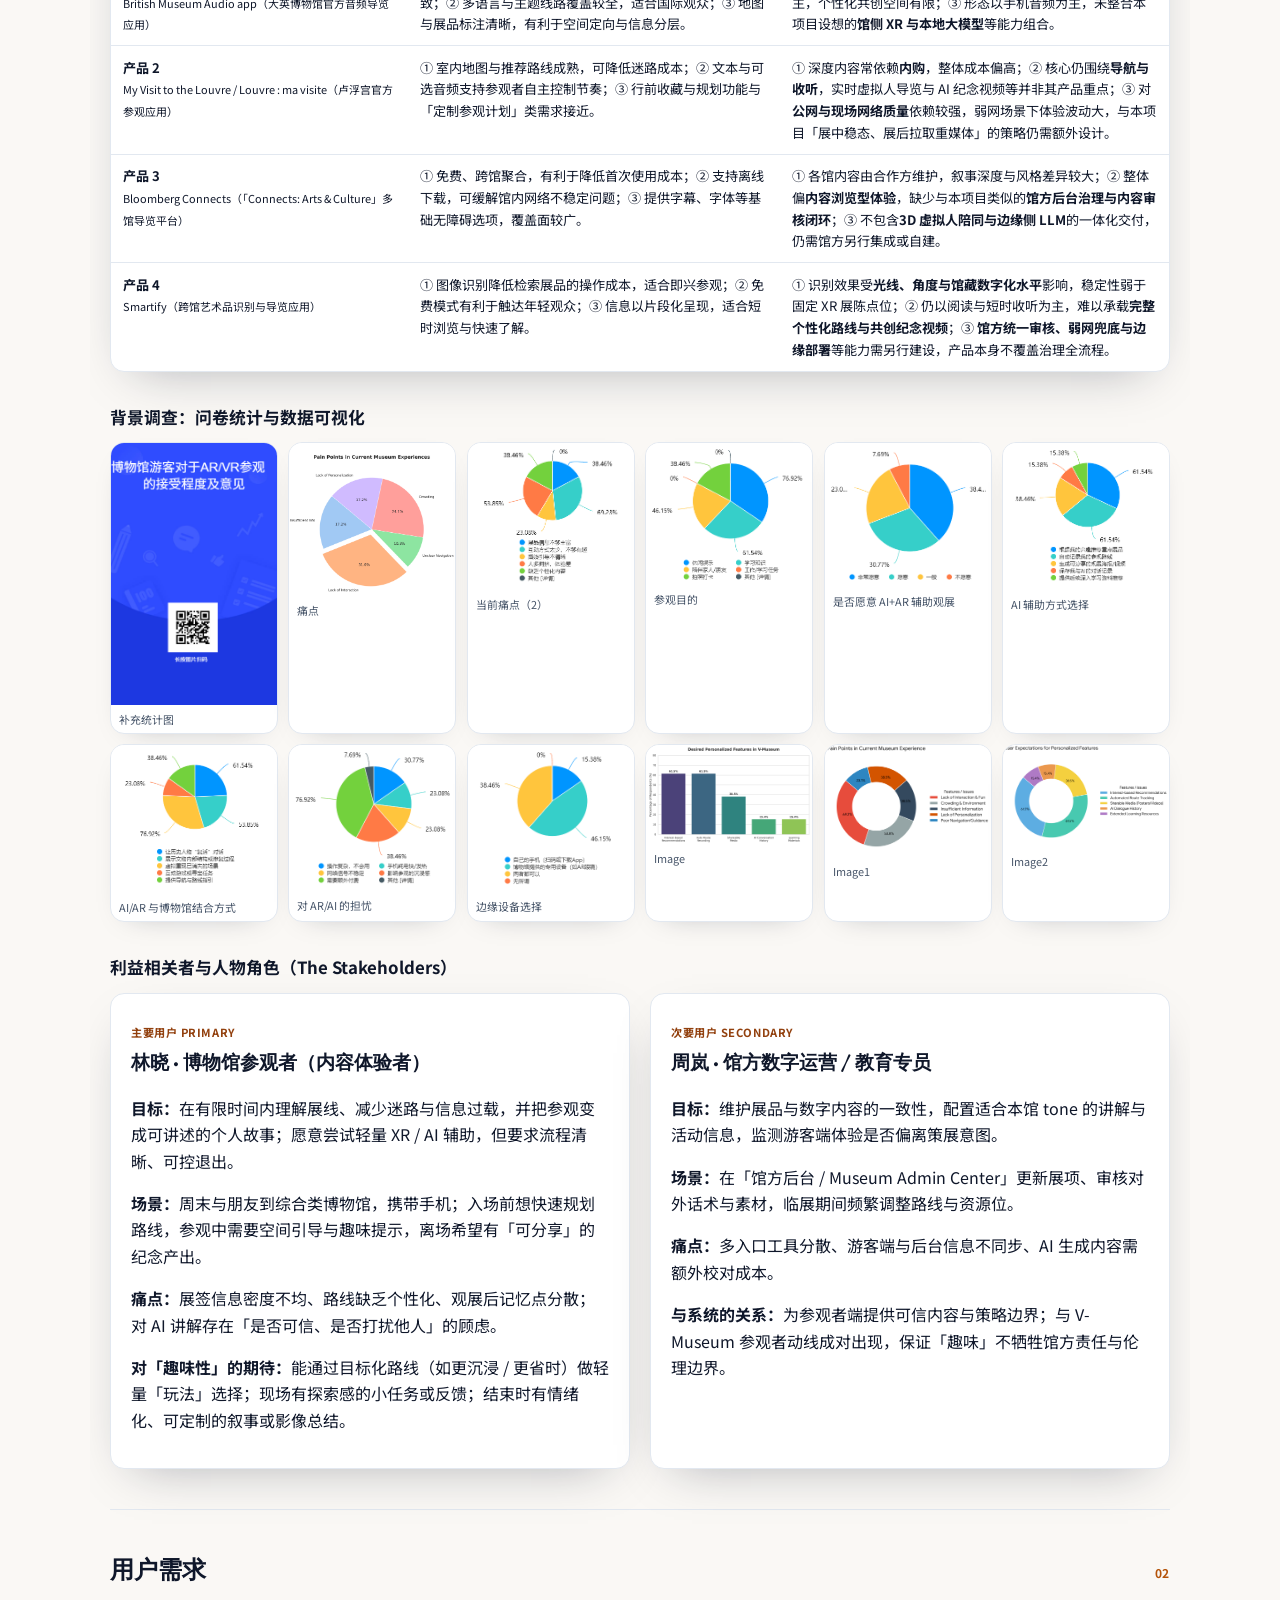
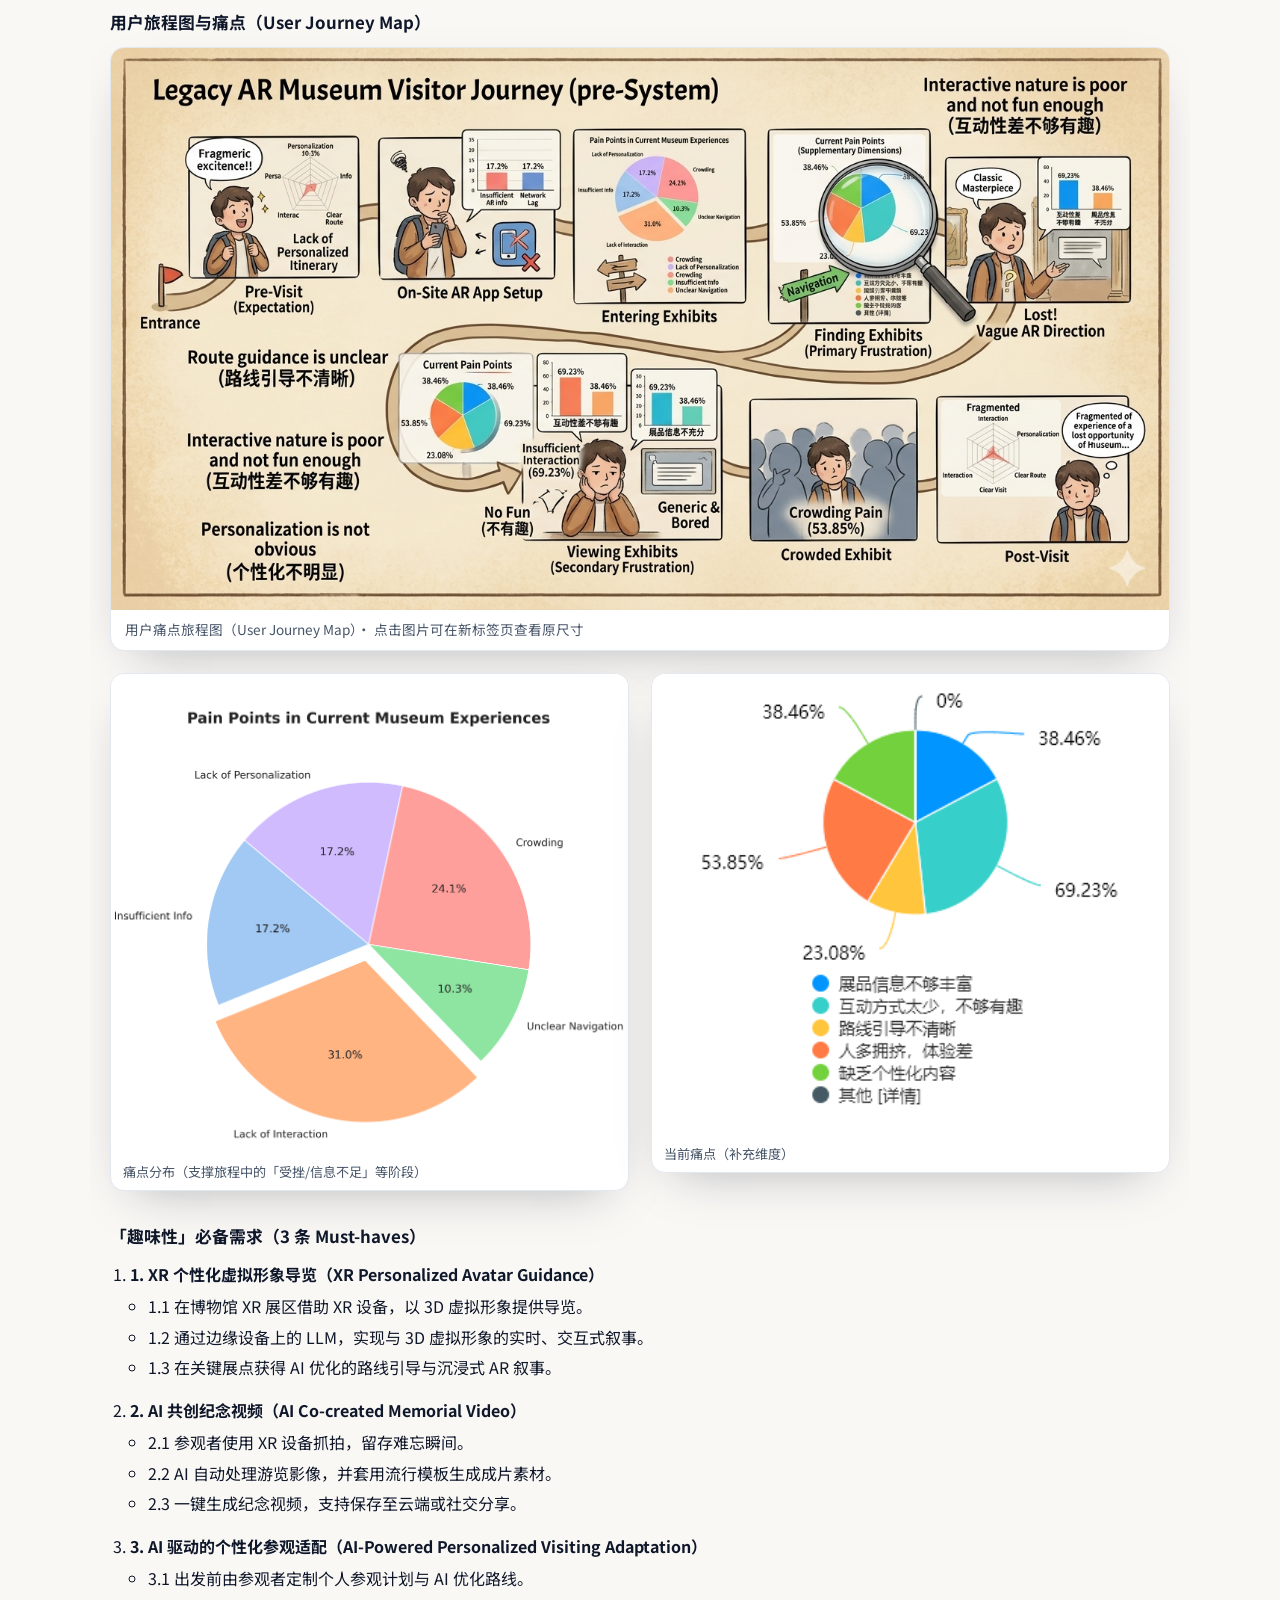
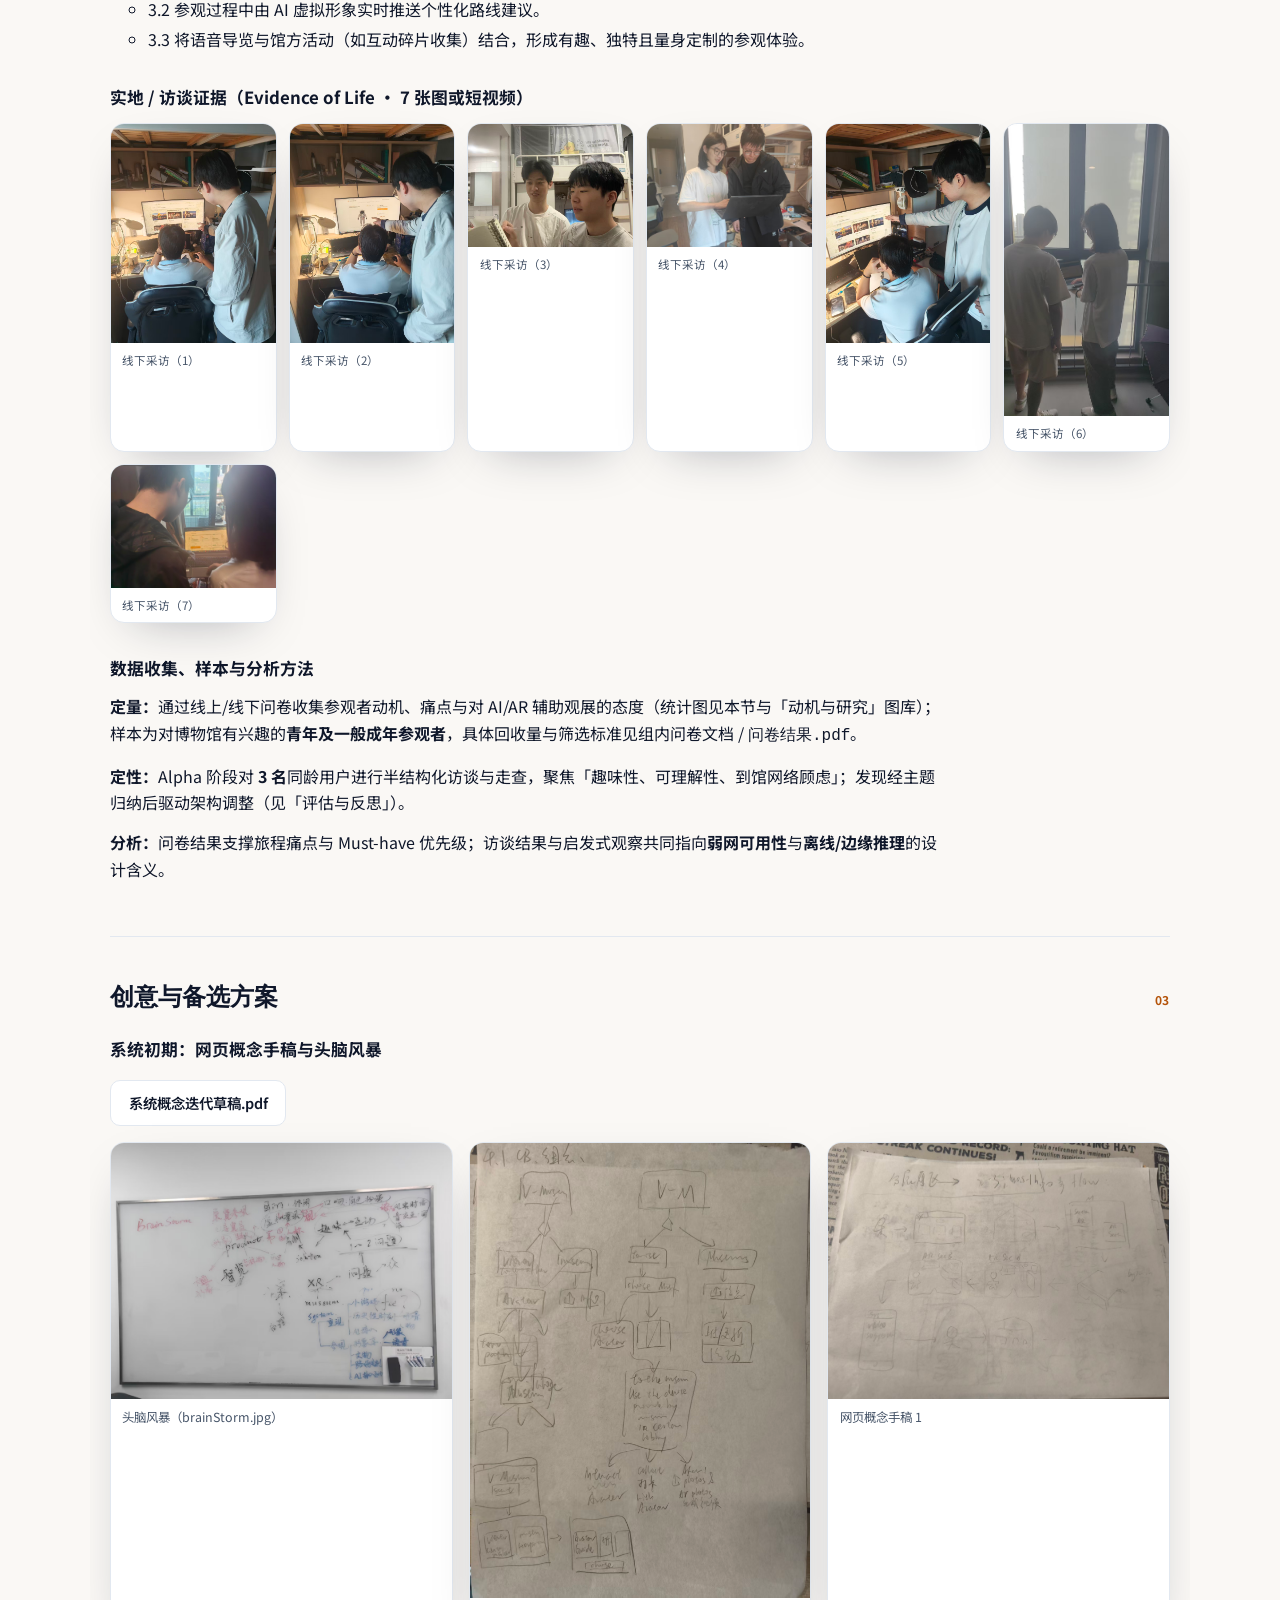
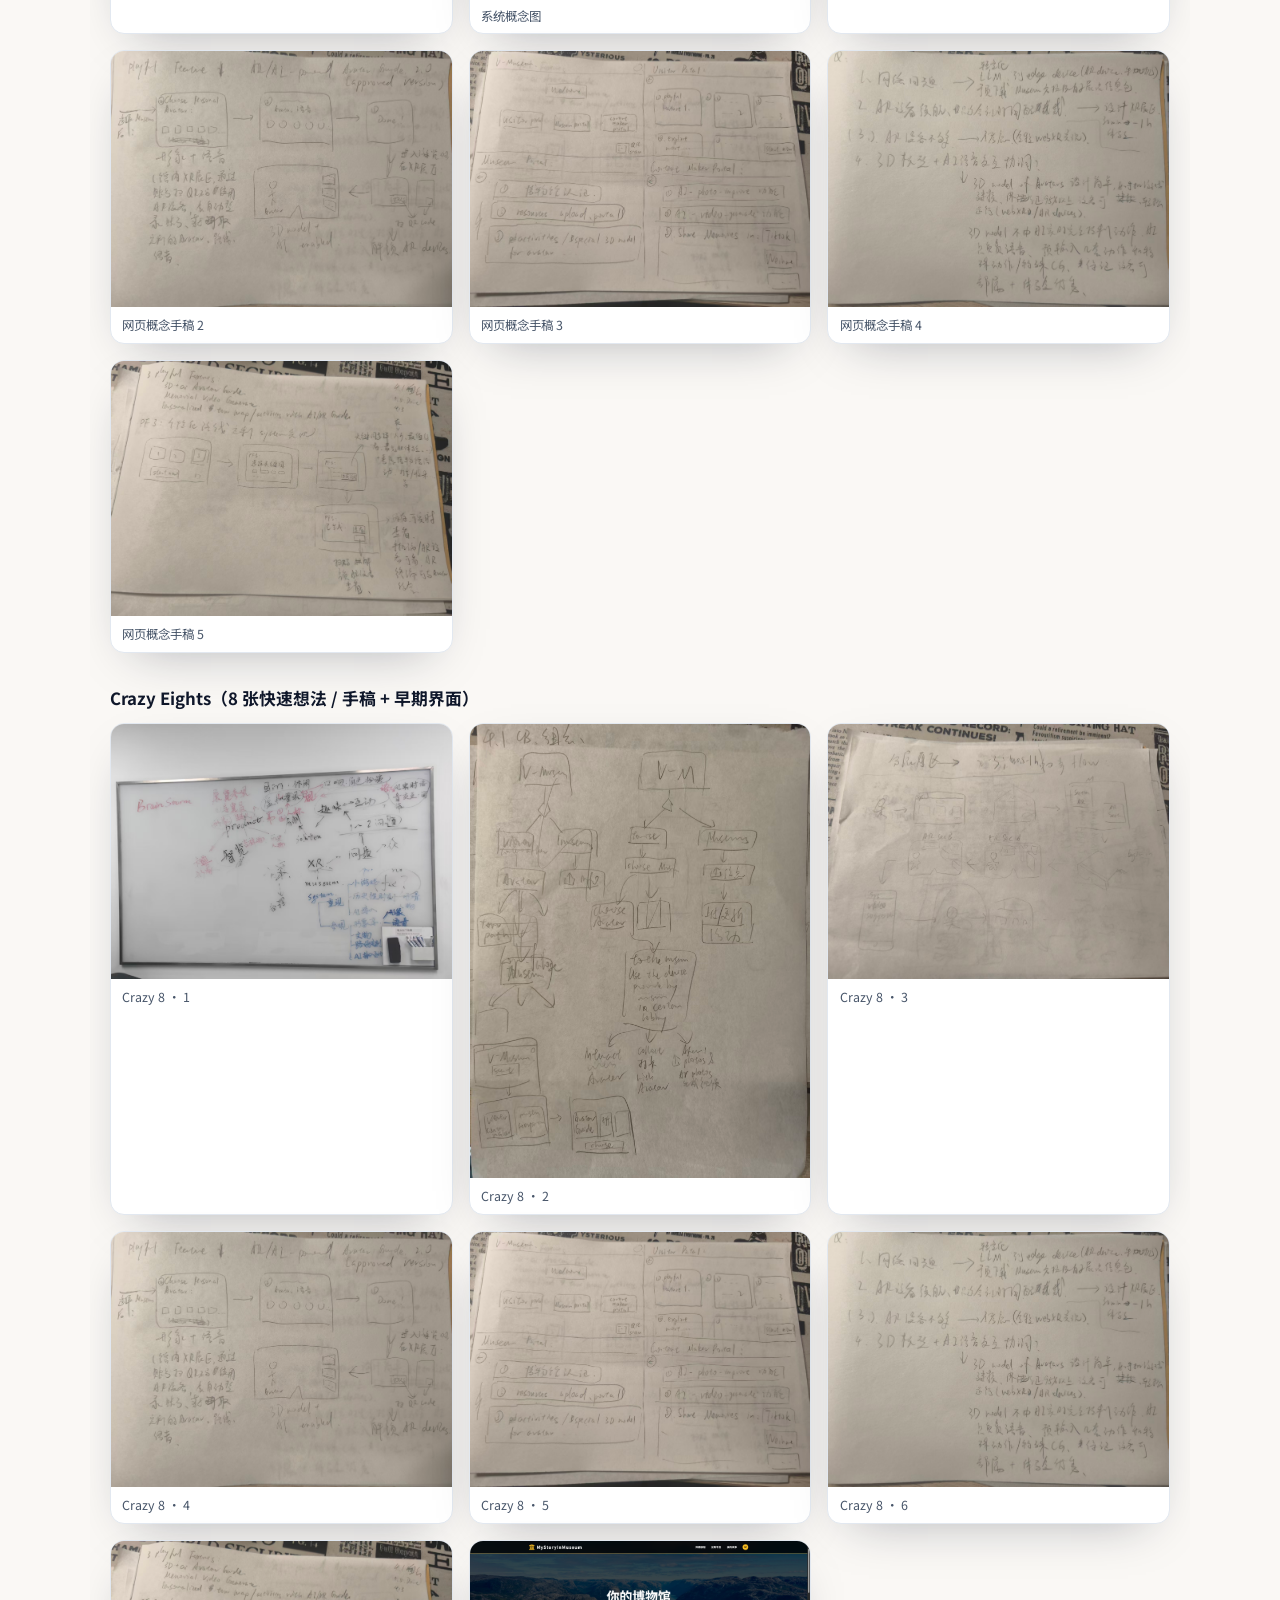
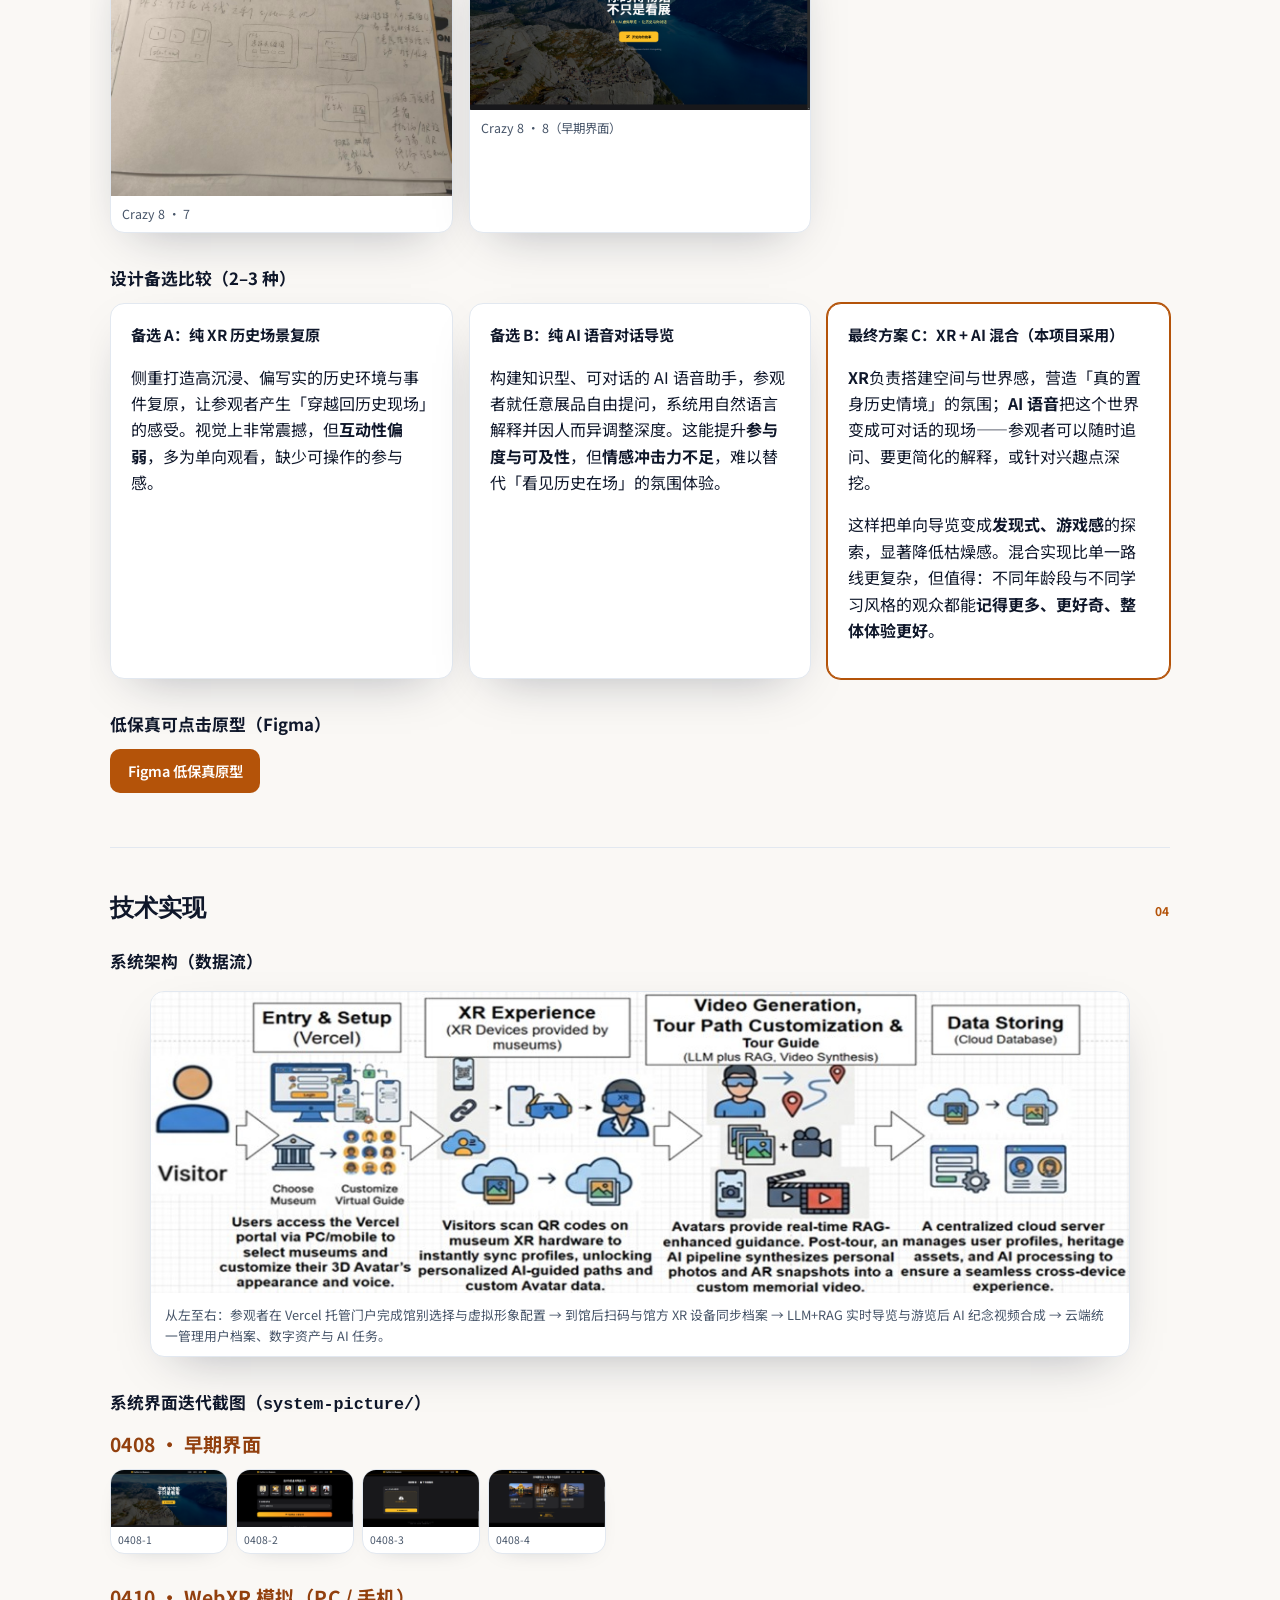
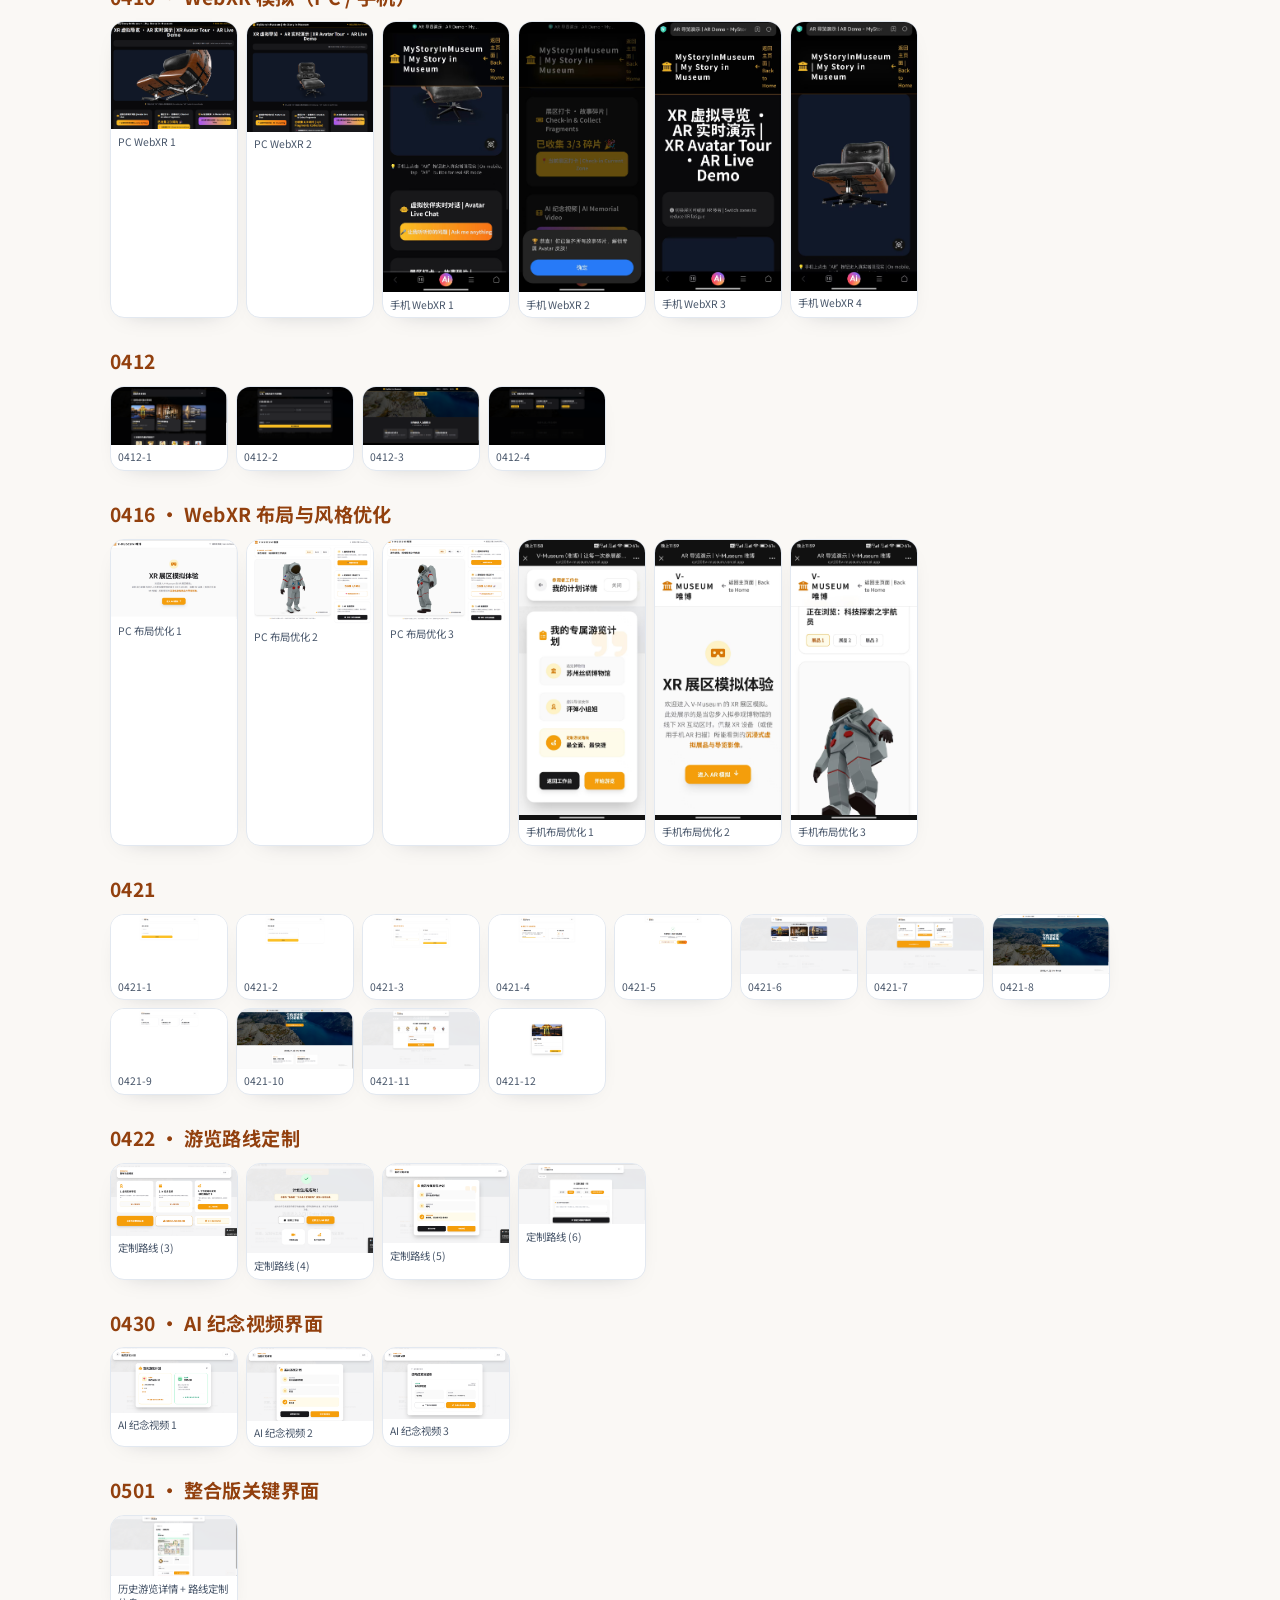
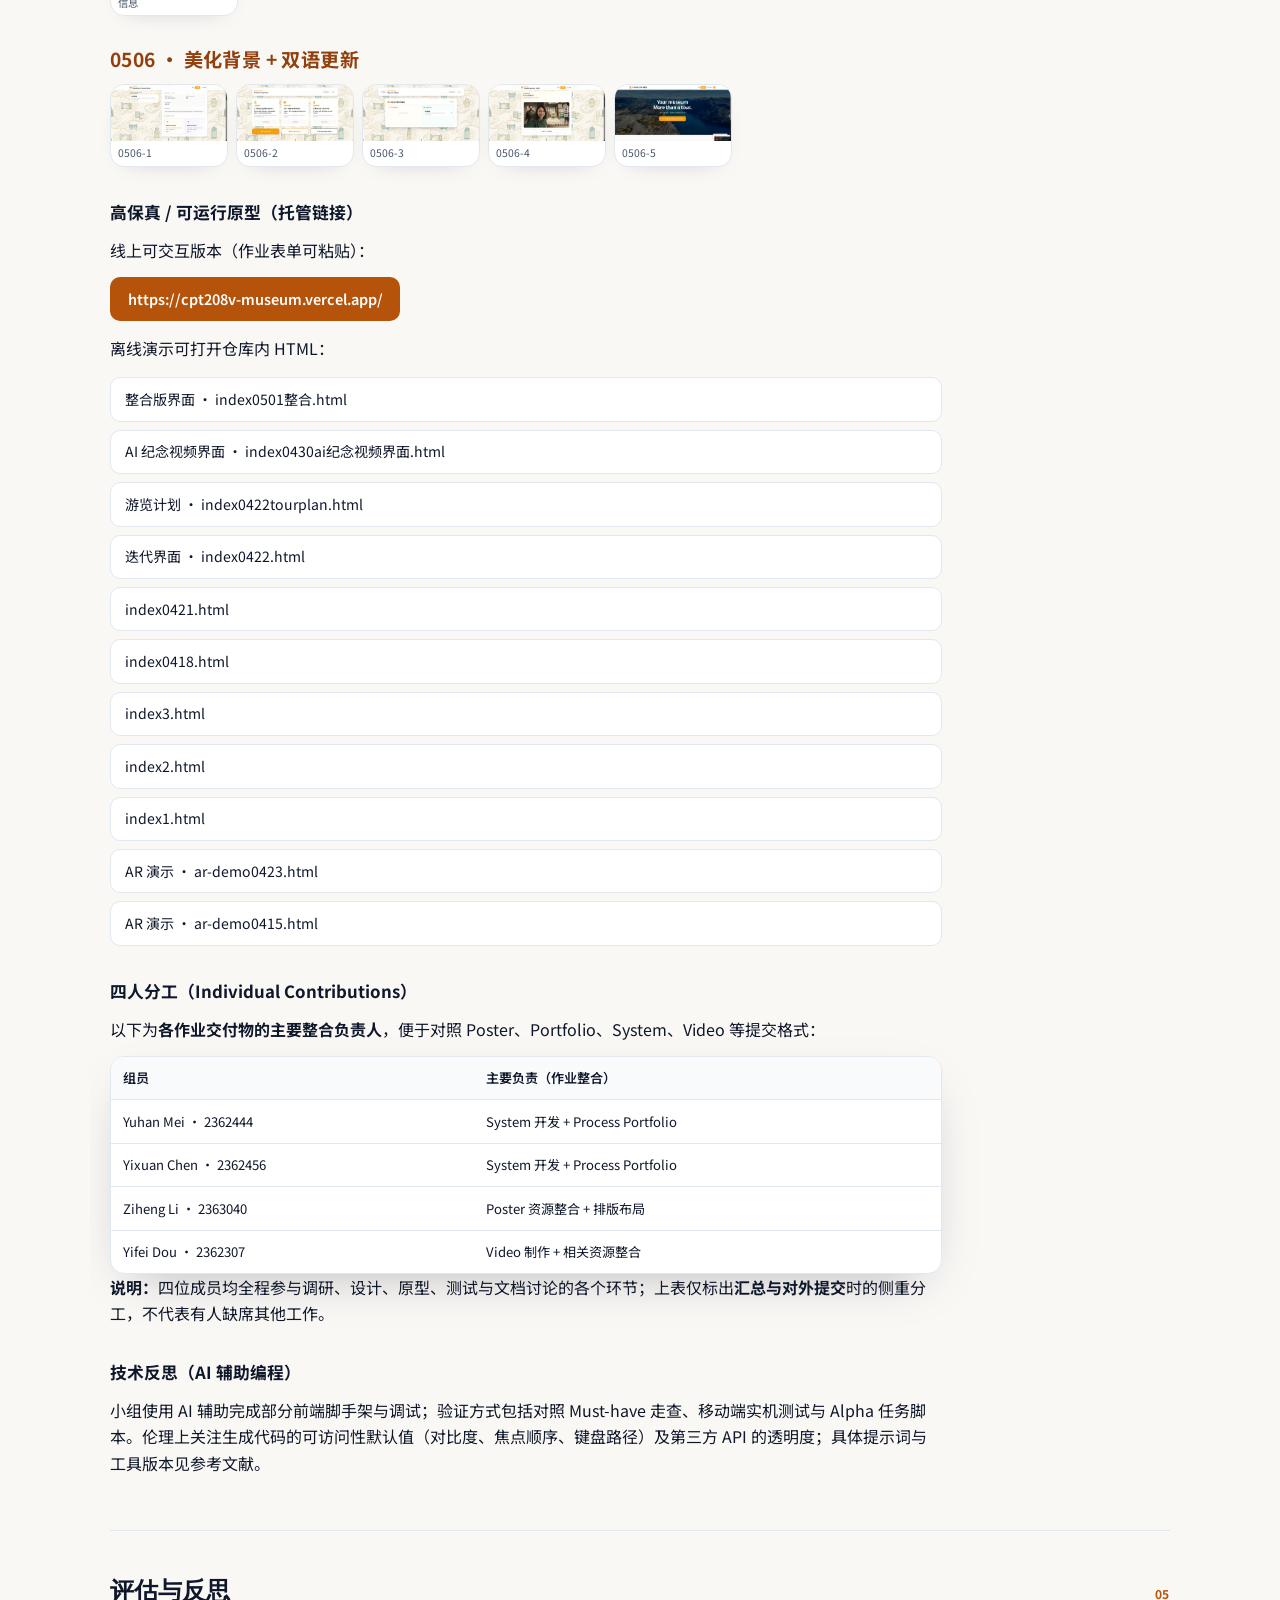
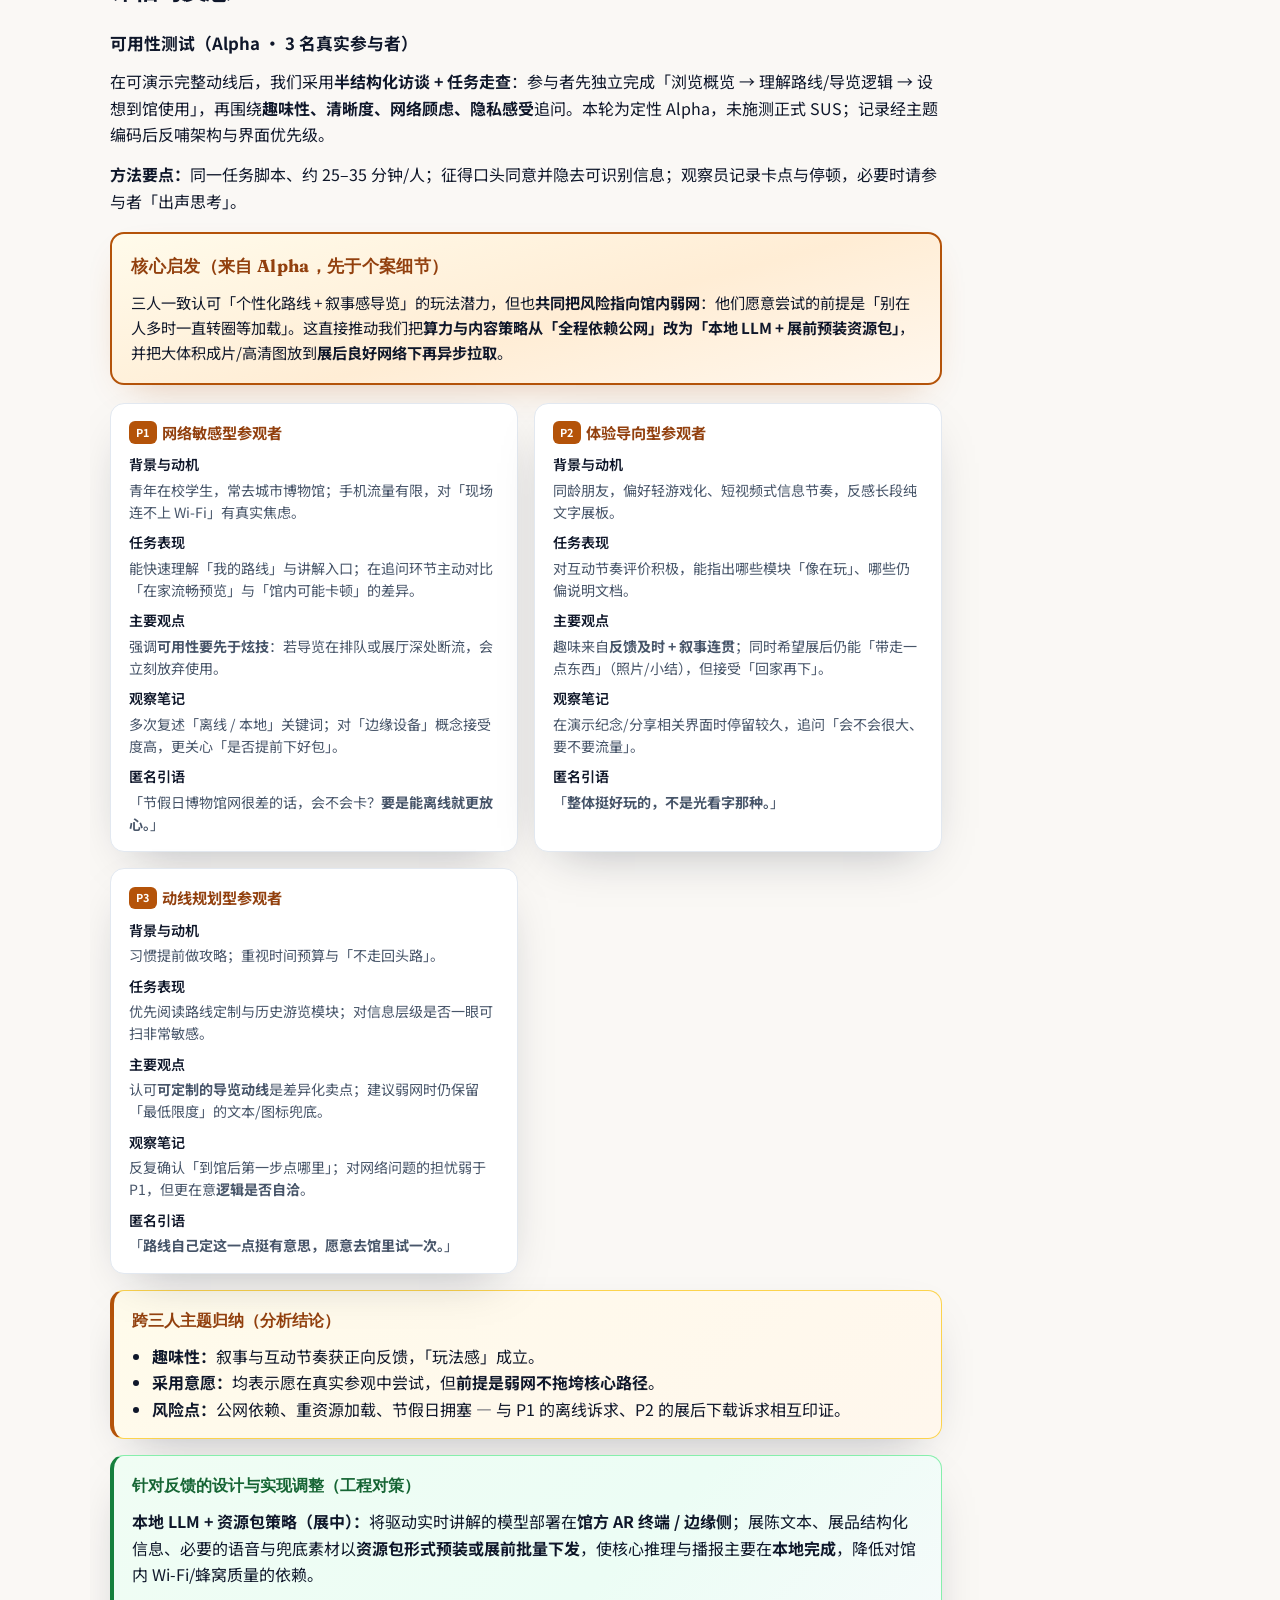
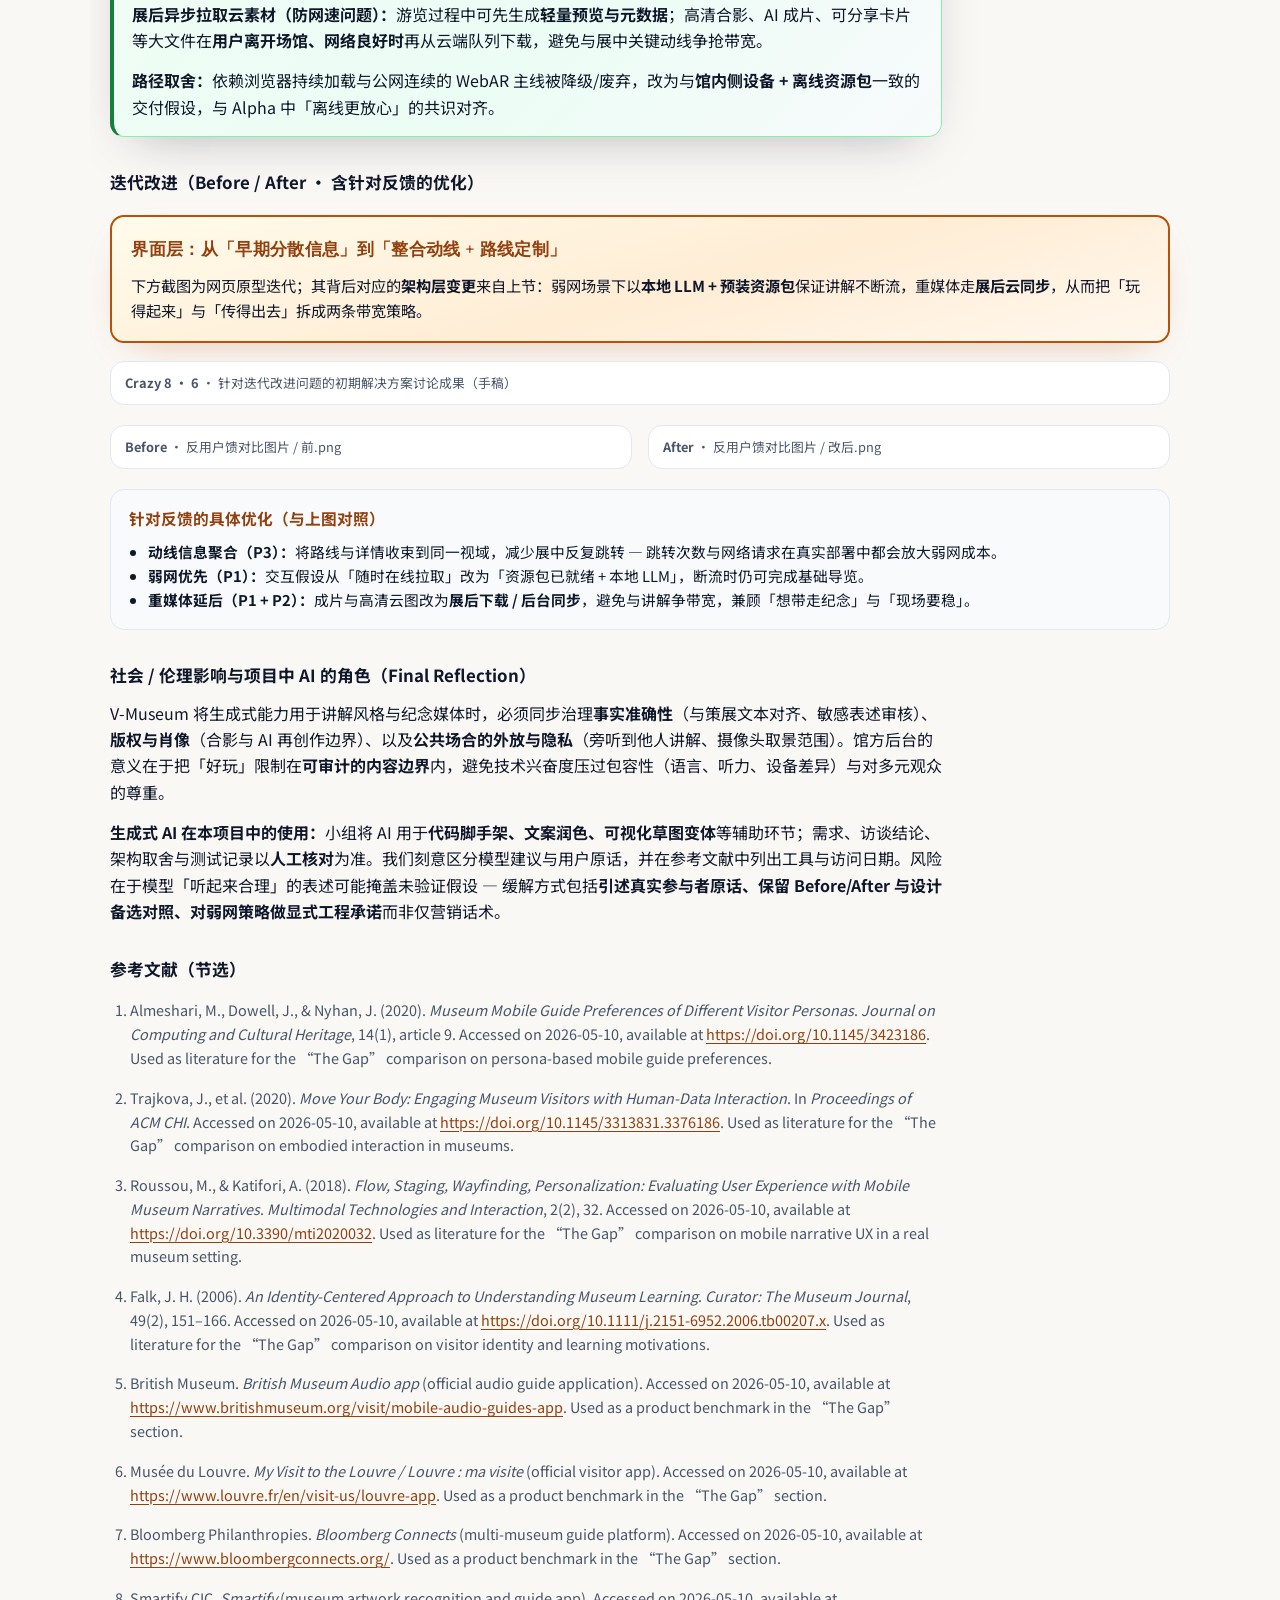
==== commit 57239ec4: "Update index.html" ====
--- a/portfolio/index.html
+++ b/portfolio/index.html
@@ -163,15 +163,15 @@
           </figure>
           <figure class="gallery-item">
             <img src="%E8%83%8C%E6%99%AF%E8%B0%83%E6%9F%A5-%E5%8D%9A%E7%89%A9%E9%A6%86aixr/%E8%B0%83%E6%9F%A5-%E7%BB%9F%E8%AE%A1%E5%9B%BE/%E7%BB%9F%E8%AE%A1%E5%9B%BE/Code_Generated_Image.png" alt="生成图表 1" loading="lazy" />
-            <figcaption>Code_Generated_Image</figcaption>
+            <figcaption>Image</figcaption>
           </figure>
           <figure class="gallery-item">
             <img src="%E8%83%8C%E6%99%AF%E8%B0%83%E6%9F%A5-%E5%8D%9A%E7%89%A9%E9%A6%86aixr/%E8%B0%83%E6%9F%A5-%E7%BB%9F%E8%AE%A1%E5%9B%BE/%E7%BB%9F%E8%AE%A1%E5%9B%BE/Code_Generated_Image1.png" alt="生成图表 2" loading="lazy" />
-            <figcaption>Code_Generated_Image1</figcaption>
+            <figcaption>Image1</figcaption>
           </figure>
           <figure class="gallery-item">
             <img src="%E8%83%8C%E6%99%AF%E8%B0%83%E6%9F%A5-%E5%8D%9A%E7%89%A9%E9%A6%86aixr/%E8%B0%83%E6%9F%A5-%E7%BB%9F%E8%AE%A1%E5%9B%BE/%E7%BB%9F%E8%AE%A1%E5%9B%BE/Code_Generated_Image2.png" alt="生成图表 3" loading="lazy" />
-            <figcaption>Code_Generated_Image2</figcaption>
+            <figcaption>Image2</figcaption>
           </figure>
         </div>
       </div>
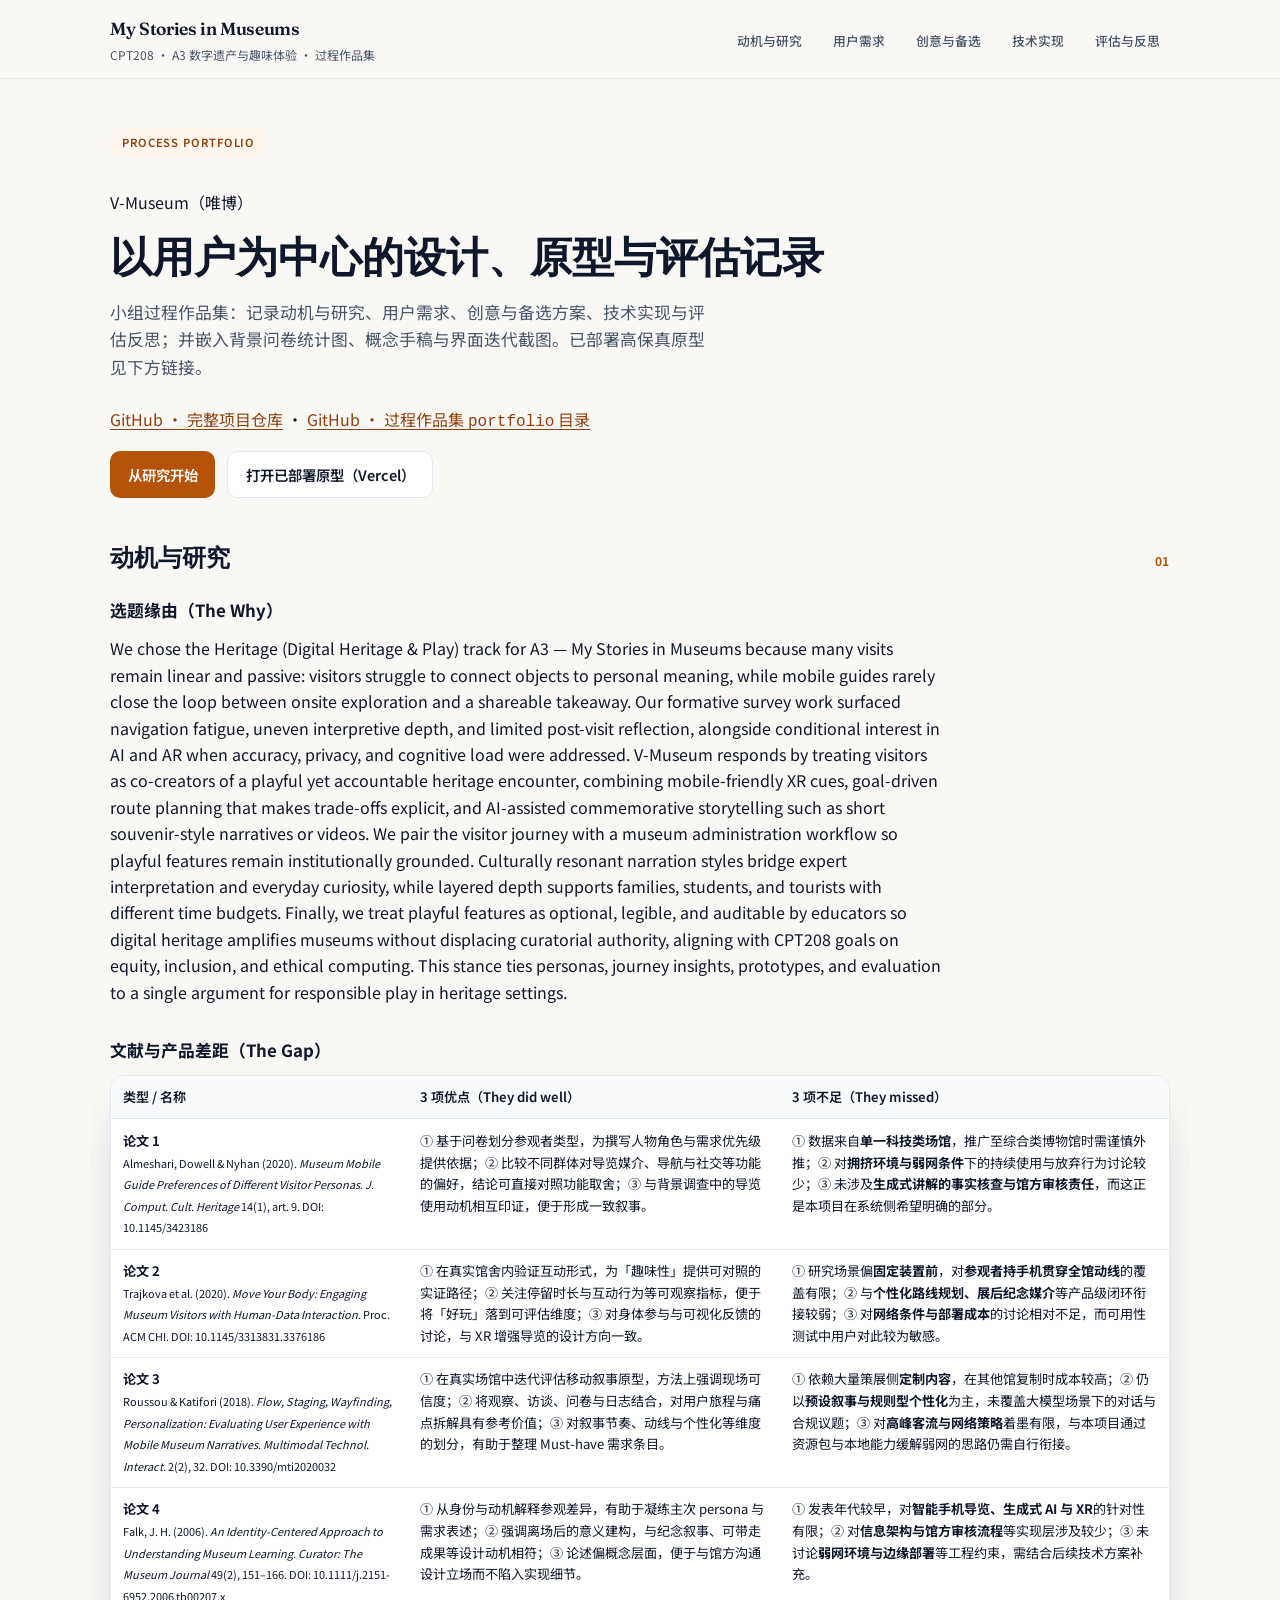
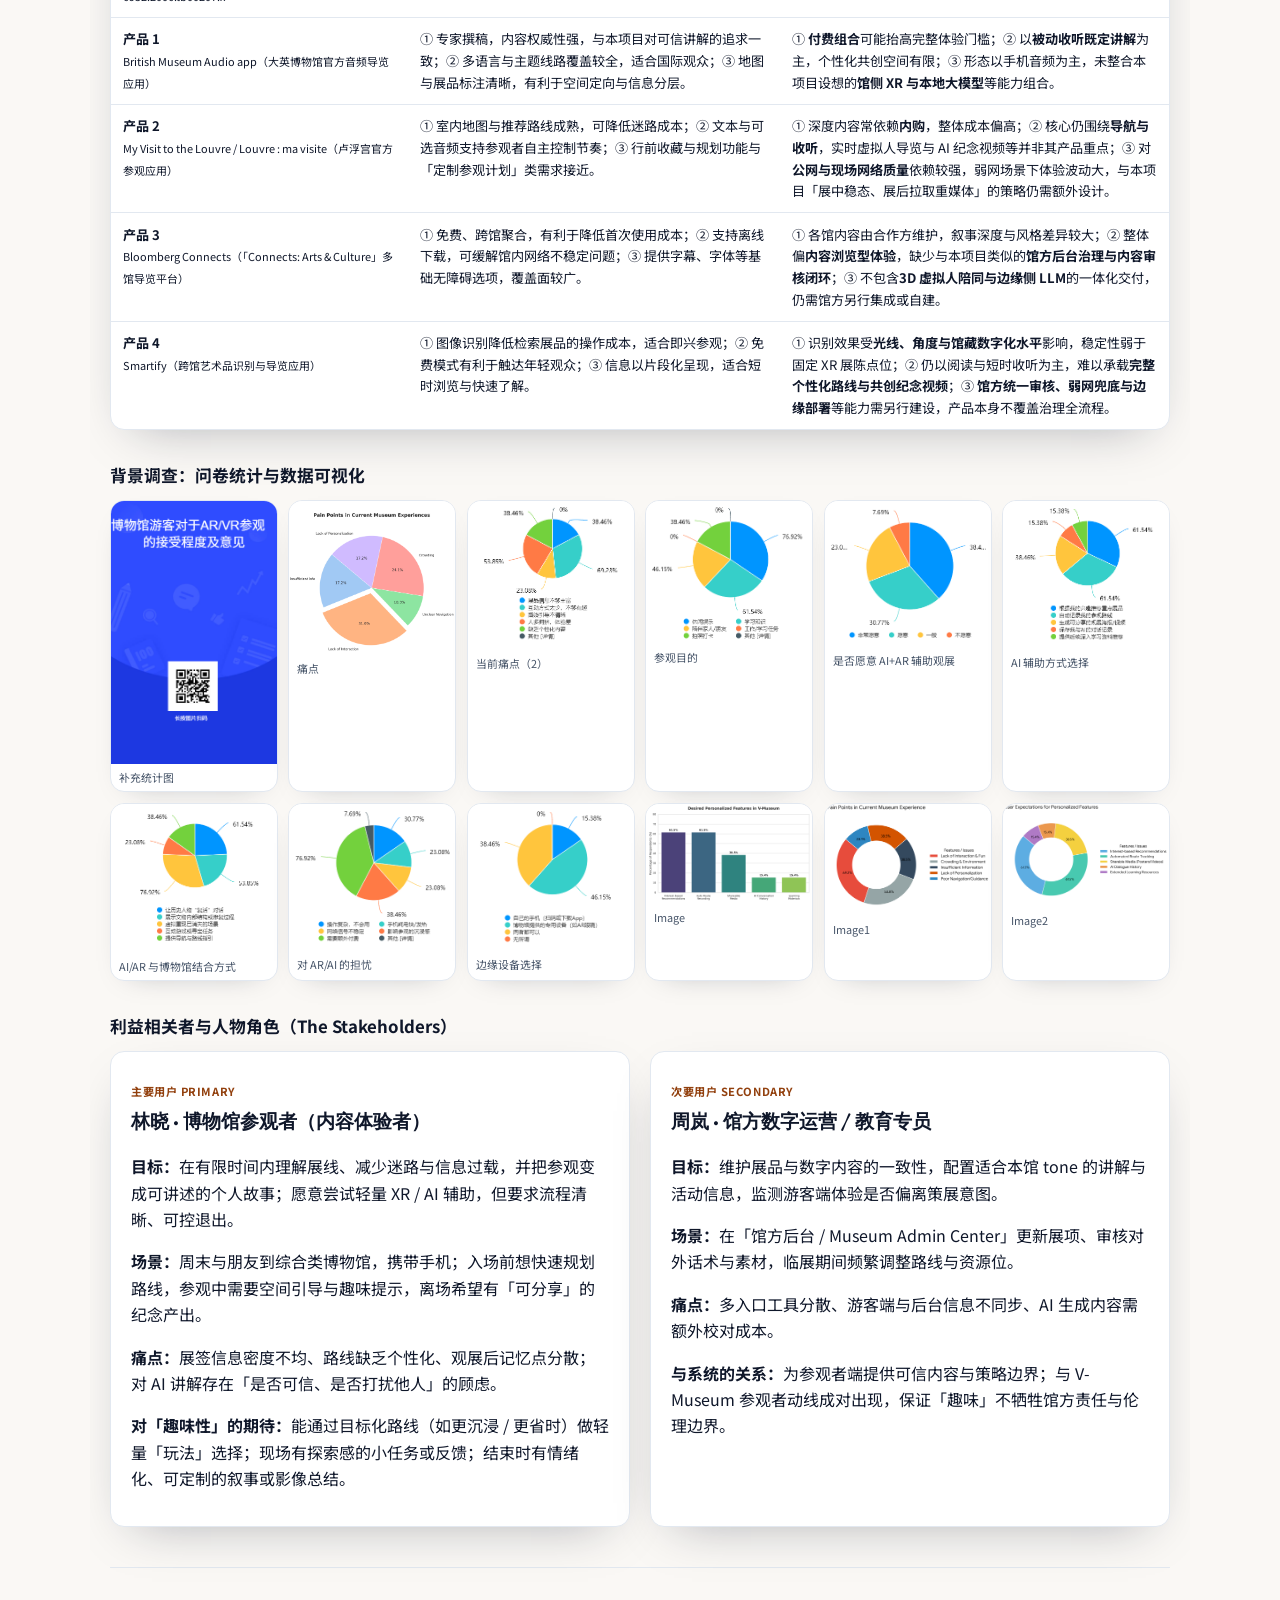
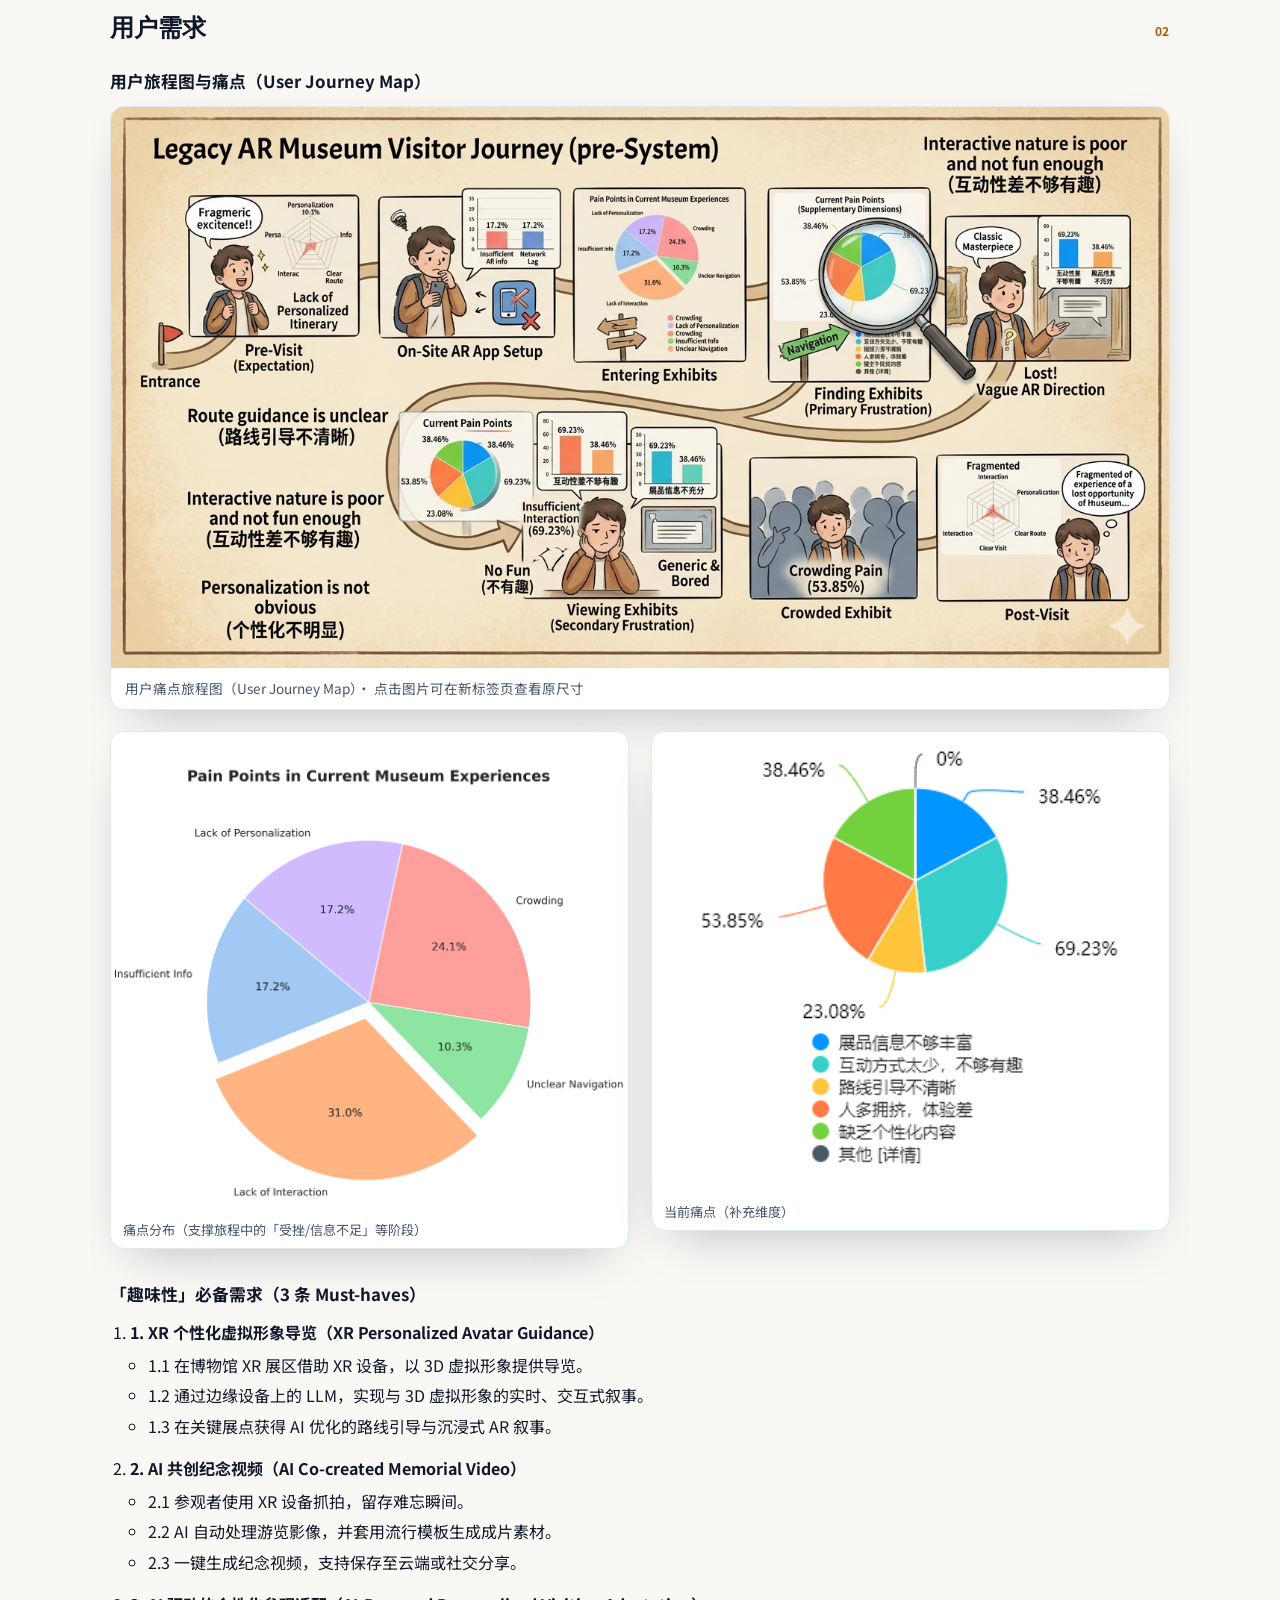
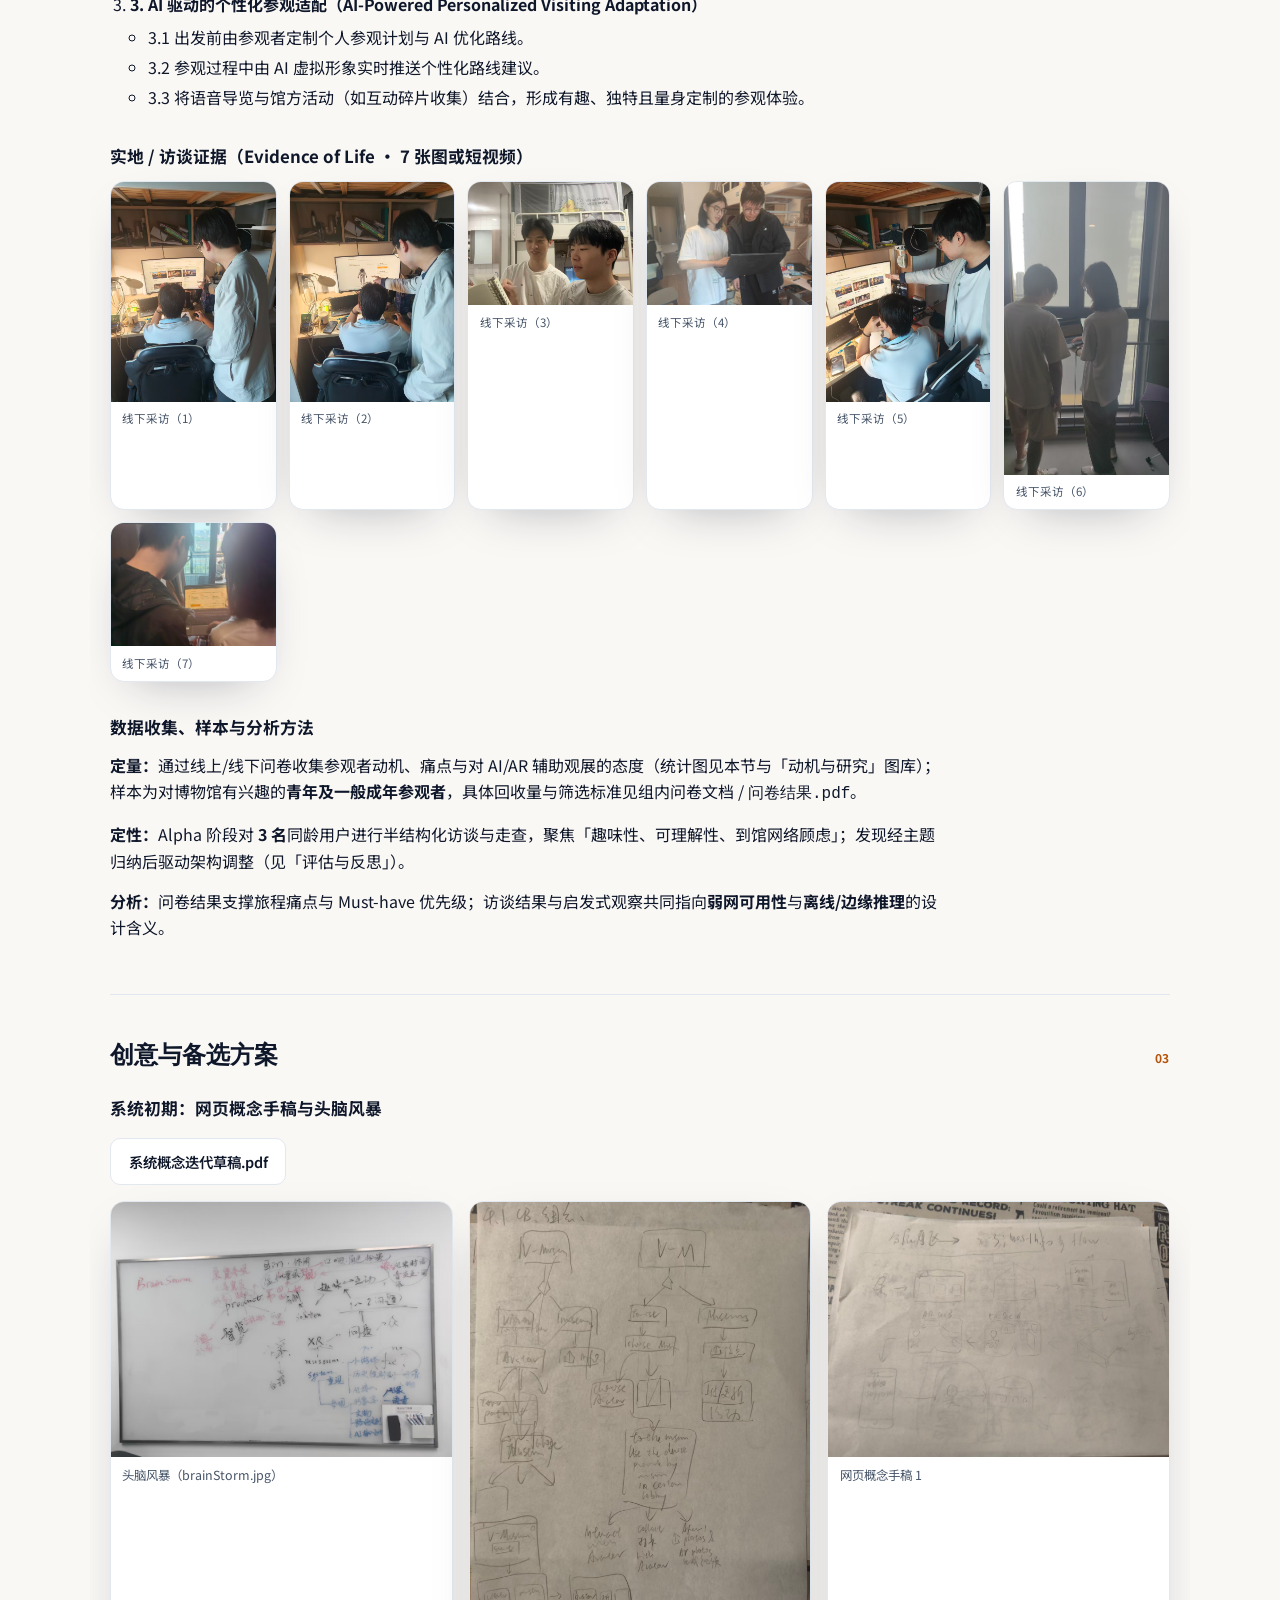
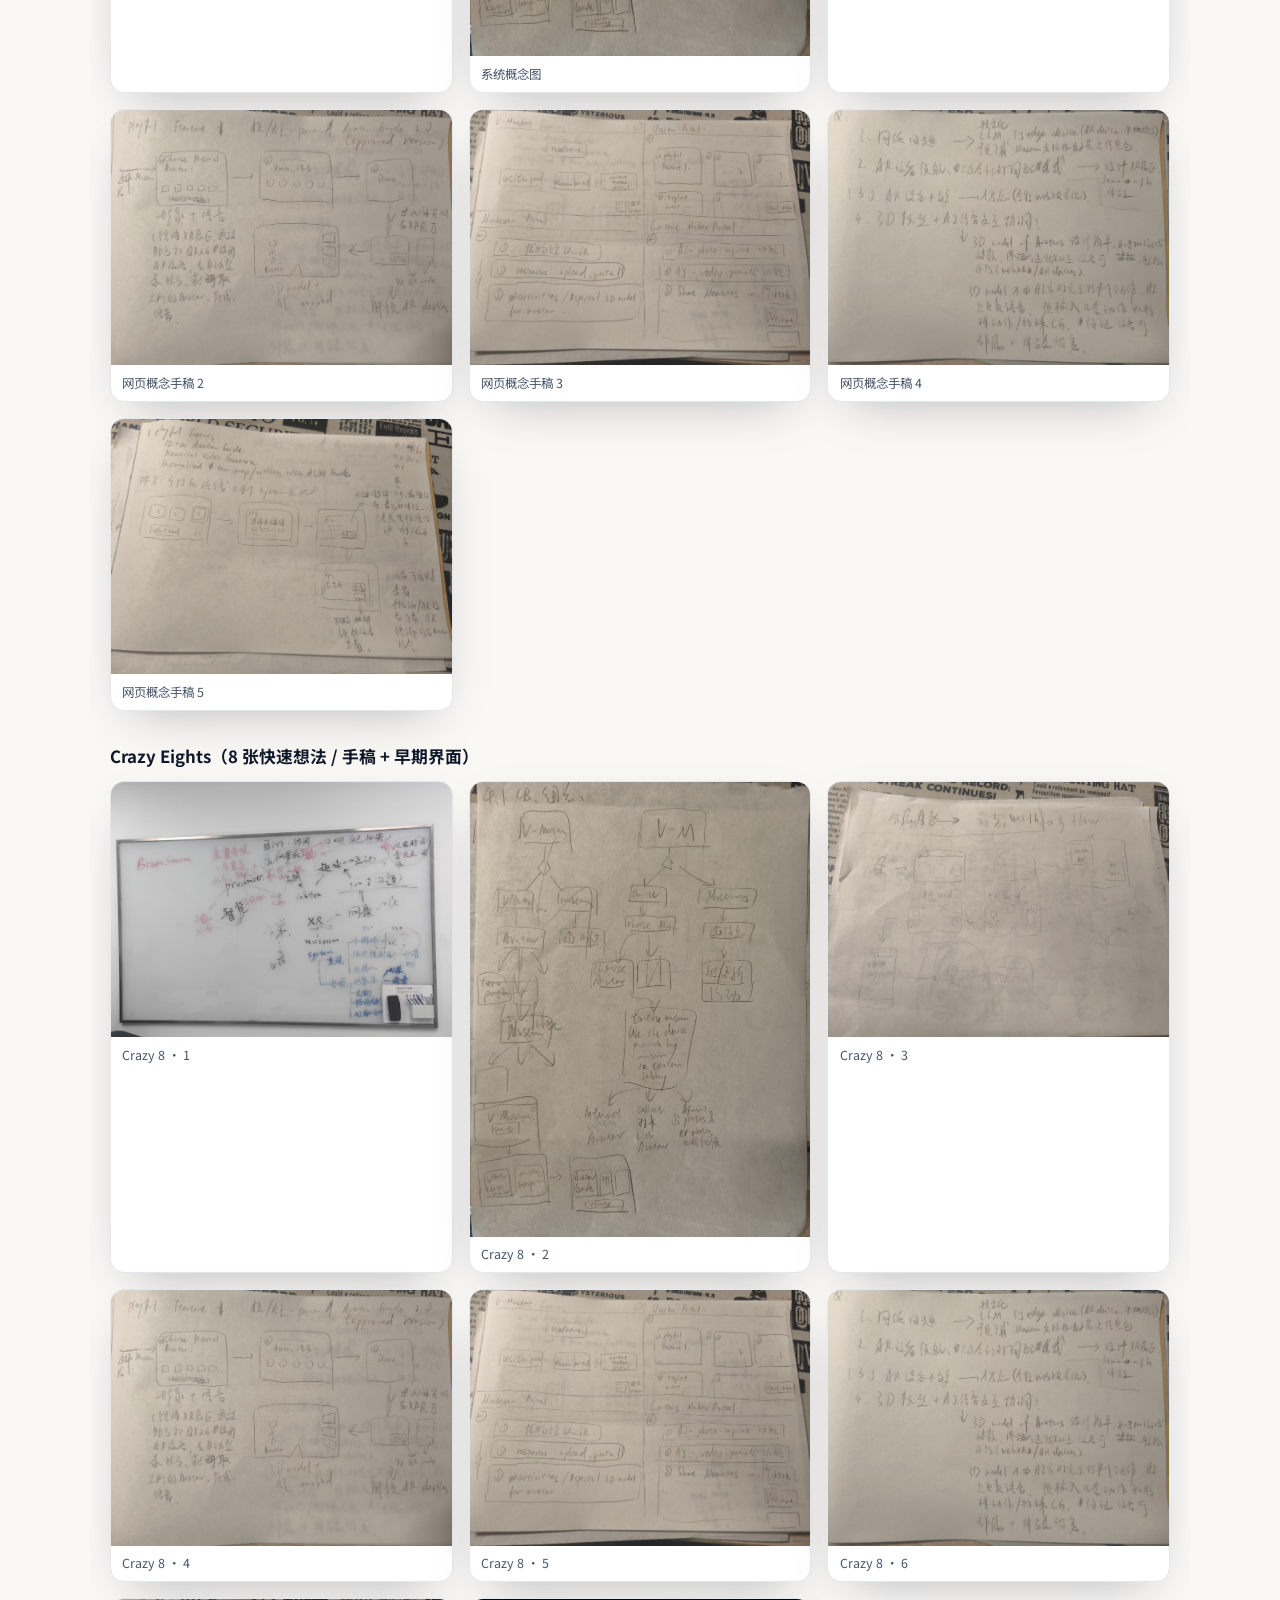
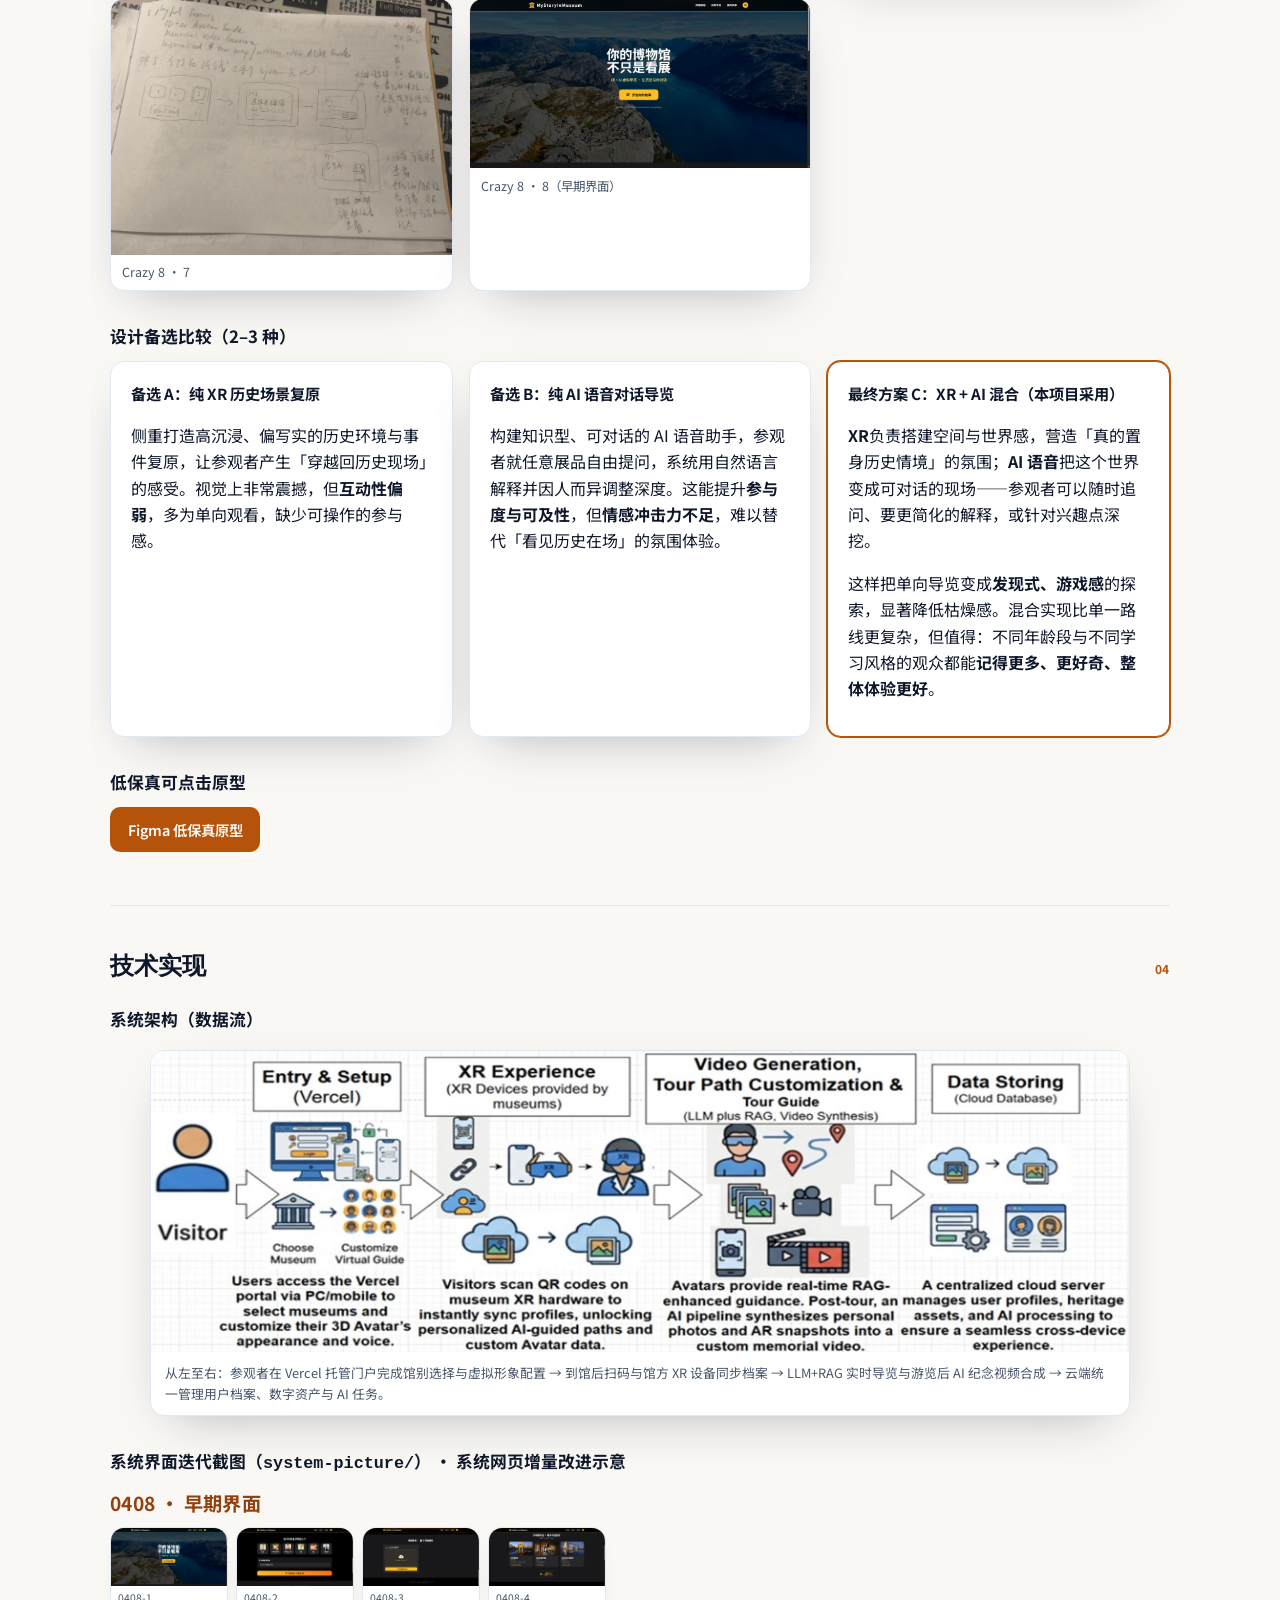
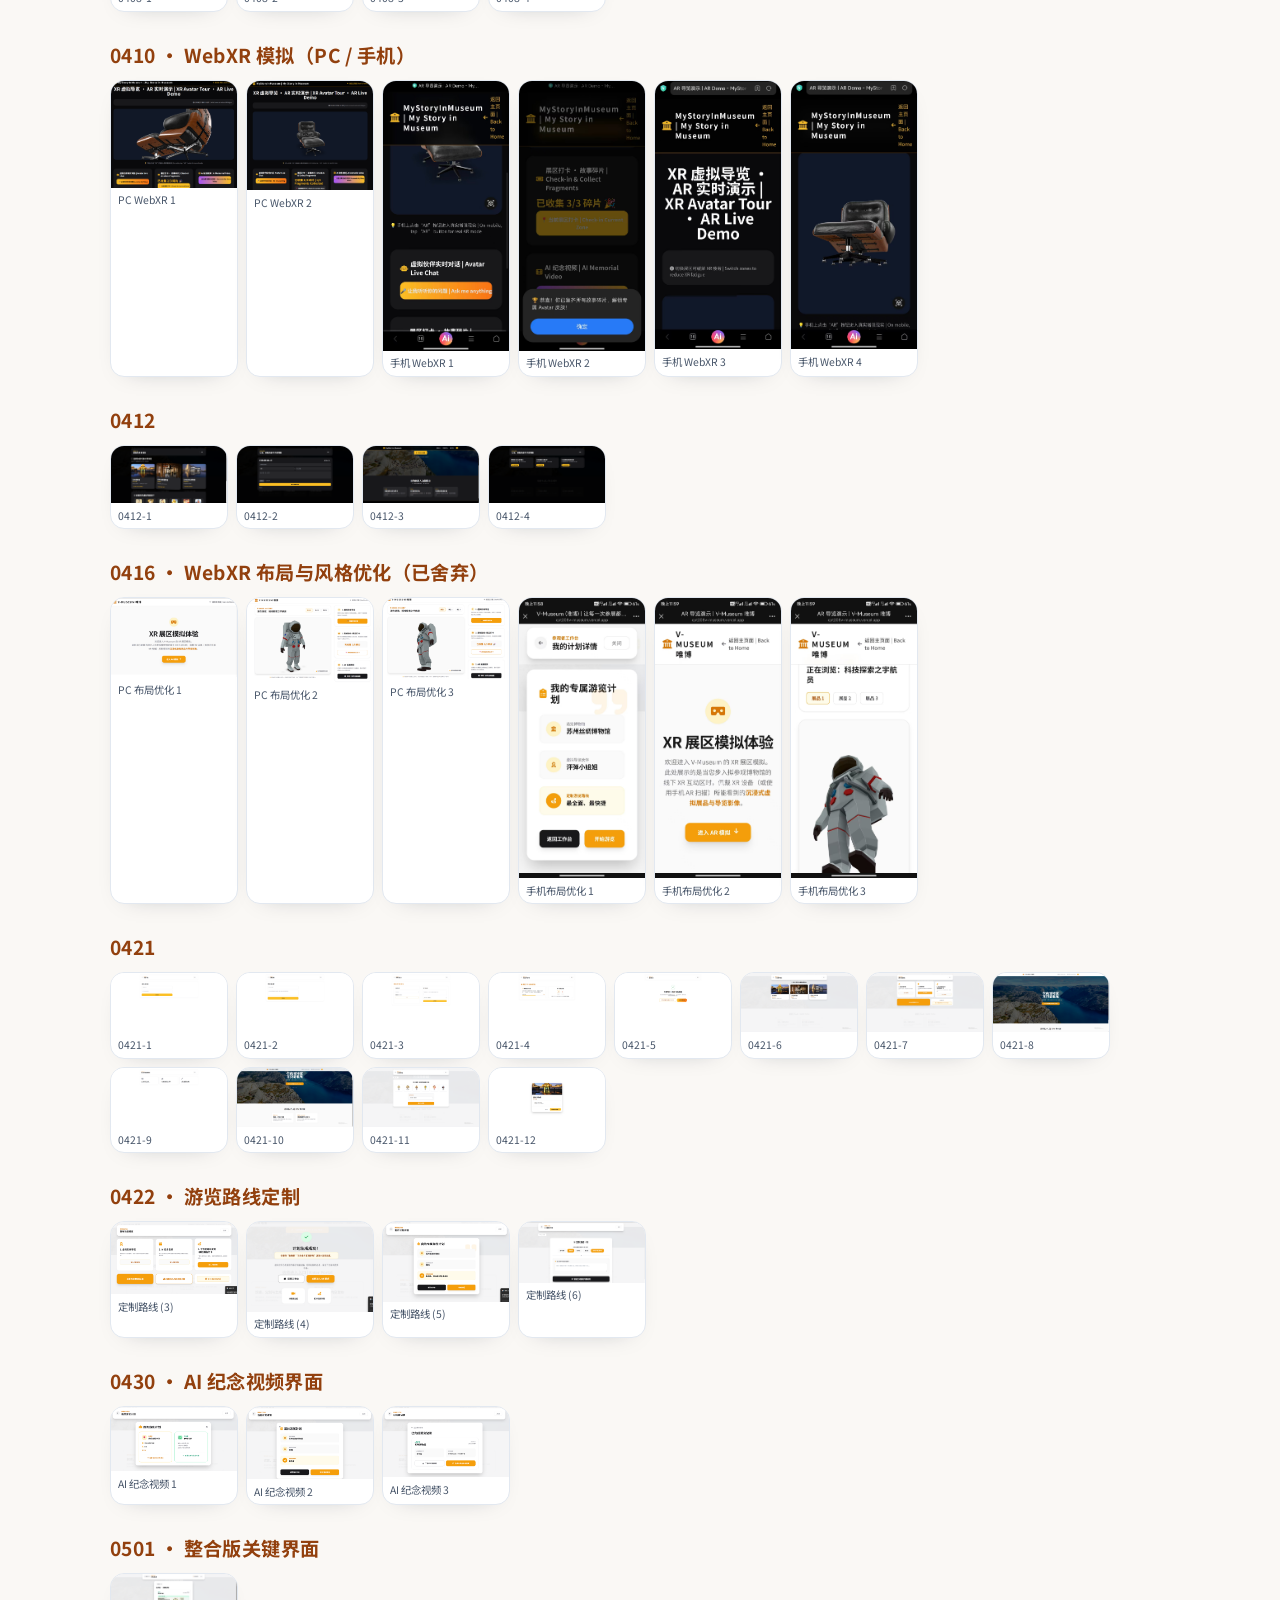
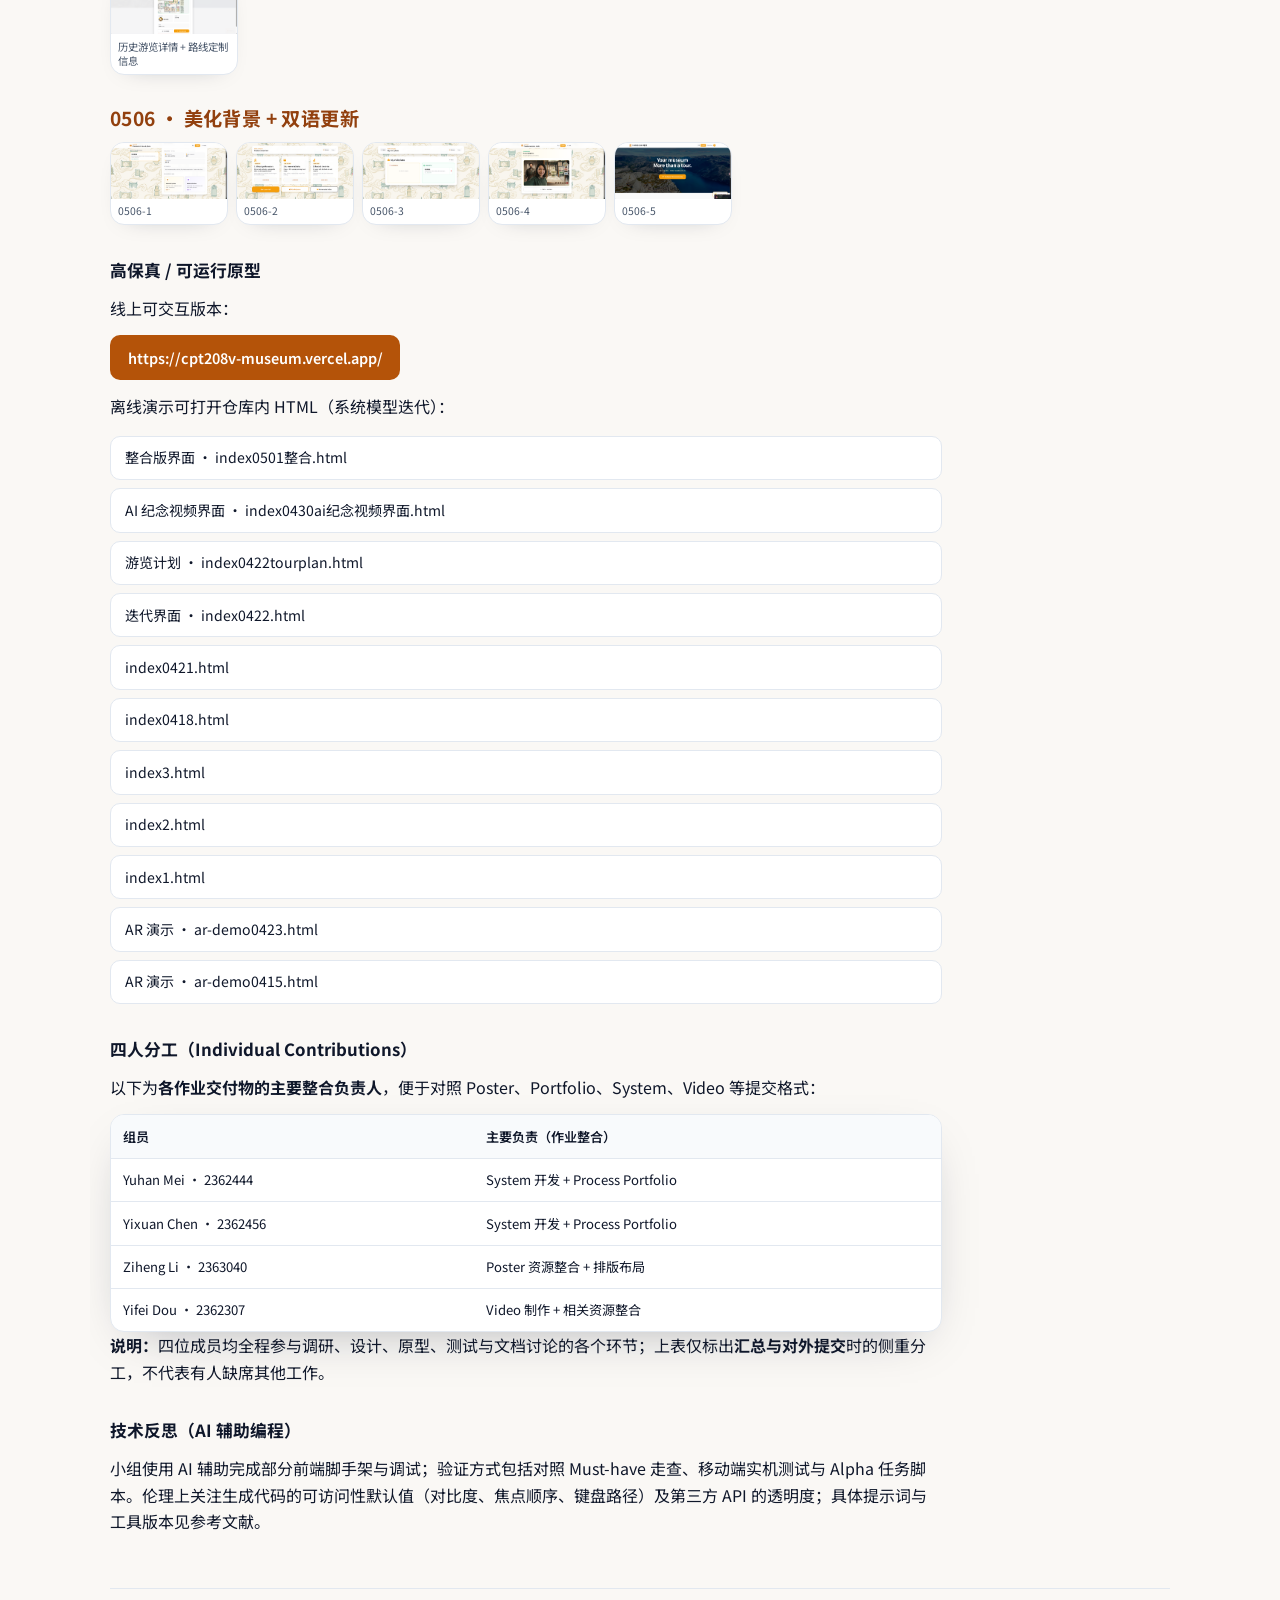
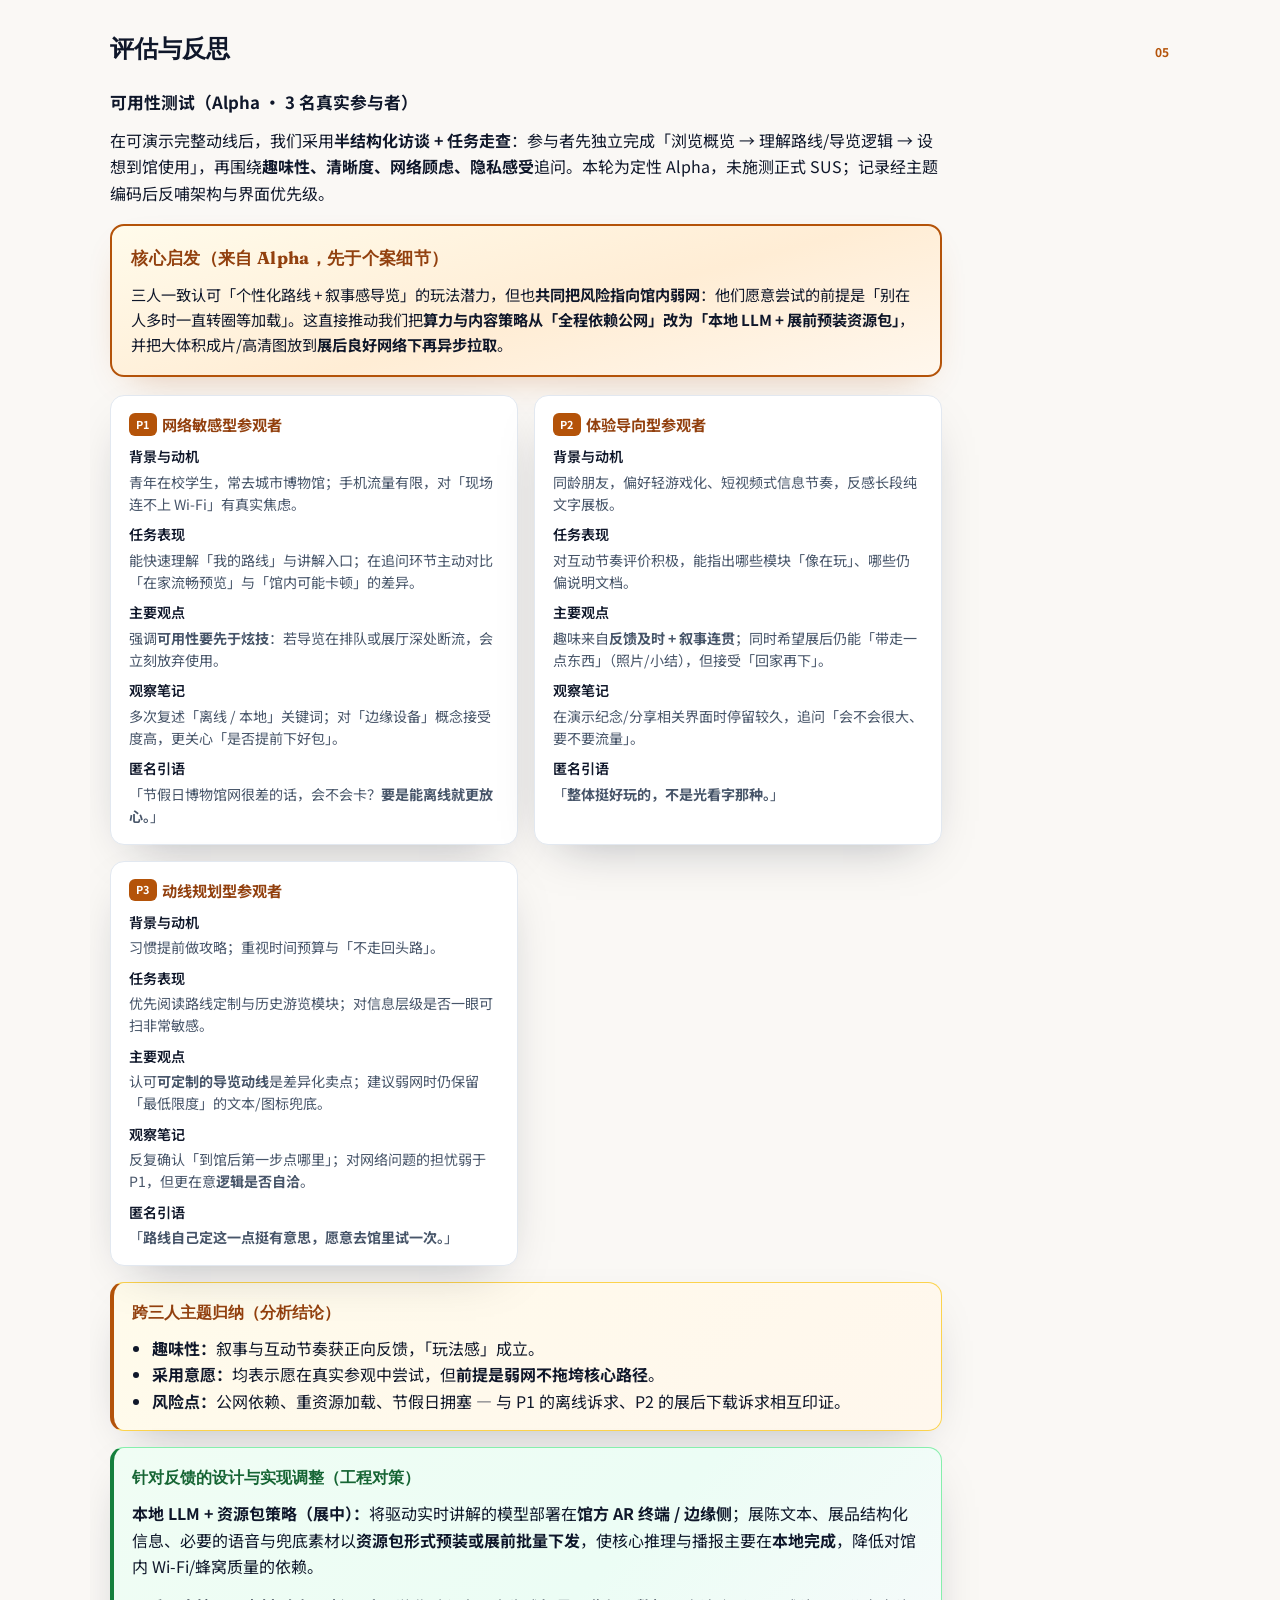
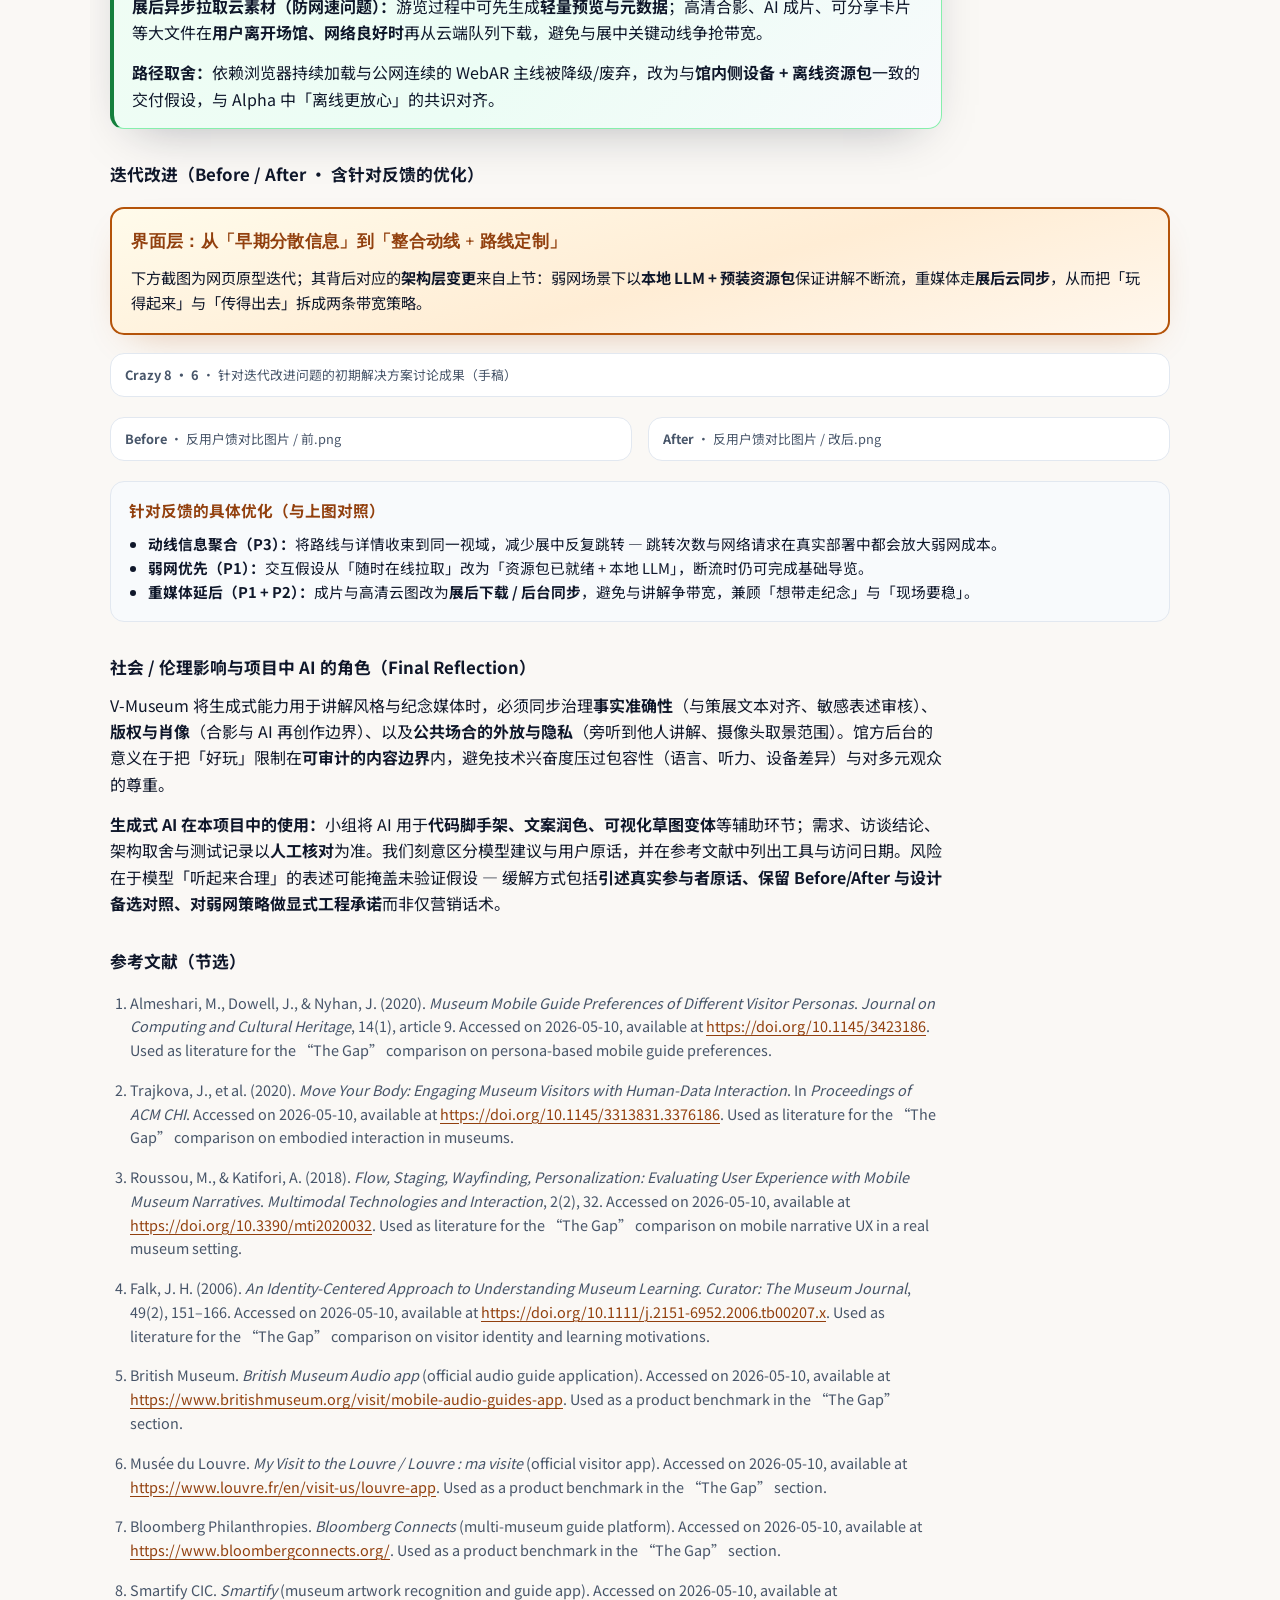
==== commit 904fe561: "Update index.html" ====
--- a/portfolio/index.html
+++ b/portfolio/index.html
@@ -35,9 +35,10 @@
 
   <div class="hero">
     <span class="hero-badge">Process Portfolio</span>
+    <p class="hero-project-name">V-Museum（唯博）</p>
     <h1>以用户为中心的设计、原型与评估记录</h1>
     <p class="hero-lead">
-      V-Museum（唯博）小组过程作品集：记录动机与研究、用户需求、创意与备选方案、技术实现与评估反思；并嵌入背景问卷统计图、概念手稿与界面迭代截图。已部署高保真原型见下方链接。
+      小组过程作品集：记录动机与研究、用户需求、创意与备选方案、技术实现与评估反思；并嵌入背景问卷统计图、概念手稿与界面迭代截图。已部署高保真原型见下方链接。
     </p>
     <p class="hero-repo-links">
       <a href="https://github.com/LUCK559/CPT208-MyStoriesInMuseum" target="_blank" rel="noopener noreferrer">GitHub · 完整项目仓库</a>
@@ -400,7 +401,7 @@
       </div>
 
       <div class="subsection prose">
-        <h3>低保真可点击原型（Figma）</h3>
+        <h3>低保真可点击原型</h3>
         <p class="link-row">
           <a class="btn btn-primary" href="https://cpt-208-my-stories-in-museum.vercel.app/" target="_blank" rel="noopener noreferrer">Figma 低保真原型</a>
         </p>
@@ -423,7 +424,7 @@
       </div>
 
       <div class="subsection iteration-screens">
-        <h3>系统界面迭代截图（<code>system-picture/</code>）</h3>
+        <h3>系统界面迭代截图（<code>system-picture/</code>）<span class="heading-gloss"> · 系统网页增量改进示意</span></h3>
 
         <div class="milestone-block">
           <h4>0408 · 早期界面</h4>
@@ -458,7 +459,7 @@
         </div>
 
         <div class="milestone-block">
-          <h4>0416 · WebXR 布局与风格优化</h4>
+          <h4>0416 · WebXR 布局与风格优化（已舍弃）</h4>
           <div class="gallery-grid">
             <figure class="gallery-item"><img src="system-picture/0416webxr%E6%A8%A1%E6%8B%9F%EF%BC%88%E9%A3%8E%E6%A0%BC%E6%8E%92%E7%89%88%E4%BC%98%E5%8C%96/webxr%E6%A8%A1%E6%8B%9Fpc%E7%AB%AF%EF%BC%88%E5%B8%83%E5%B1%80%E9%A3%8E%E6%A0%BC%E4%BC%98%E5%8C%96%20%281%29.png" alt="0416 PC 布局优化 1" loading="lazy" /><figcaption>PC 布局优化 1</figcaption></figure>
             <figure class="gallery-item"><img src="system-picture/0416webxr%E6%A8%A1%E6%8B%9F%EF%BC%88%E9%A3%8E%E6%A0%BC%E6%8E%92%E7%89%88%E4%BC%98%E5%8C%96/webxr%E6%A8%A1%E6%8B%9Fpc%E7%AB%AF%EF%BC%88%E5%B8%83%E5%B1%80%E9%A3%8E%E6%A0%BC%E4%BC%98%E5%8C%96%20%282%29.png" alt="0416 PC 布局优化 2" loading="lazy" /><figcaption>PC 布局优化 2</figcaption></figure>
@@ -526,12 +527,12 @@
       </div>
 
       <div class="subsection prose">
-        <h3>高保真 / 可运行原型（托管链接）</h3>
-        <p>线上可交互版本（作业表单可粘贴）：</p>
+        <h3>高保真 / 可运行原型</h3>
+        <p>线上可交互版本：</p>
         <p class="link-row">
           <a class="btn btn-primary" href="https://cpt208v-museum.vercel.app/" target="_blank" rel="noopener noreferrer">https://cpt208v-museum.vercel.app/</a>
         </p>
-        <p>离线演示可打开仓库内 HTML：</p>
+        <p>离线演示可打开仓库内 HTML（系统模型迭代）：</p>
         <ul class="resource-list" style="margin-top:1rem;">
           <li><a href="system/index0501%E6%95%B4%E5%90%88.html">整合版界面 · index0501整合.html</a></li>
           <li><a href="system/index0430ai%E7%BA%AA%E5%BF%B5%E8%A7%86%E9%A2%91%E7%95%8C%E9%9D%A2.html">AI 纪念视频界面 · index0430ai纪念视频界面.html</a></li>
@@ -597,7 +598,6 @@
       <div class="subsection prose">
         <h3>可用性测试（Alpha · 3 名真实参与者）</h3>
         <p>在可演示完整动线后，我们采用<strong>半结构化访谈 + 任务走查</strong>：参与者先独立完成「浏览概览 → 理解路线/导览逻辑 → 设想到馆使用」，再围绕<strong>趣味性、清晰度、网络顾虑、隐私感受</strong>追问。本轮为定性 Alpha，未施测正式 SUS；记录经主题编码后反哺架构与界面优先级。</p>
-        <p><strong>方法要点：</strong>同一任务脚本、约 25–35 分钟/人；征得口头同意并隐去可识别信息；观察员记录卡点与停顿，必要时请参与者「出声思考」。</p>
 
         <div class="callout-major iteration-callout">
           <h4>核心启发（来自 Alpha，先于个案细节）</h4>
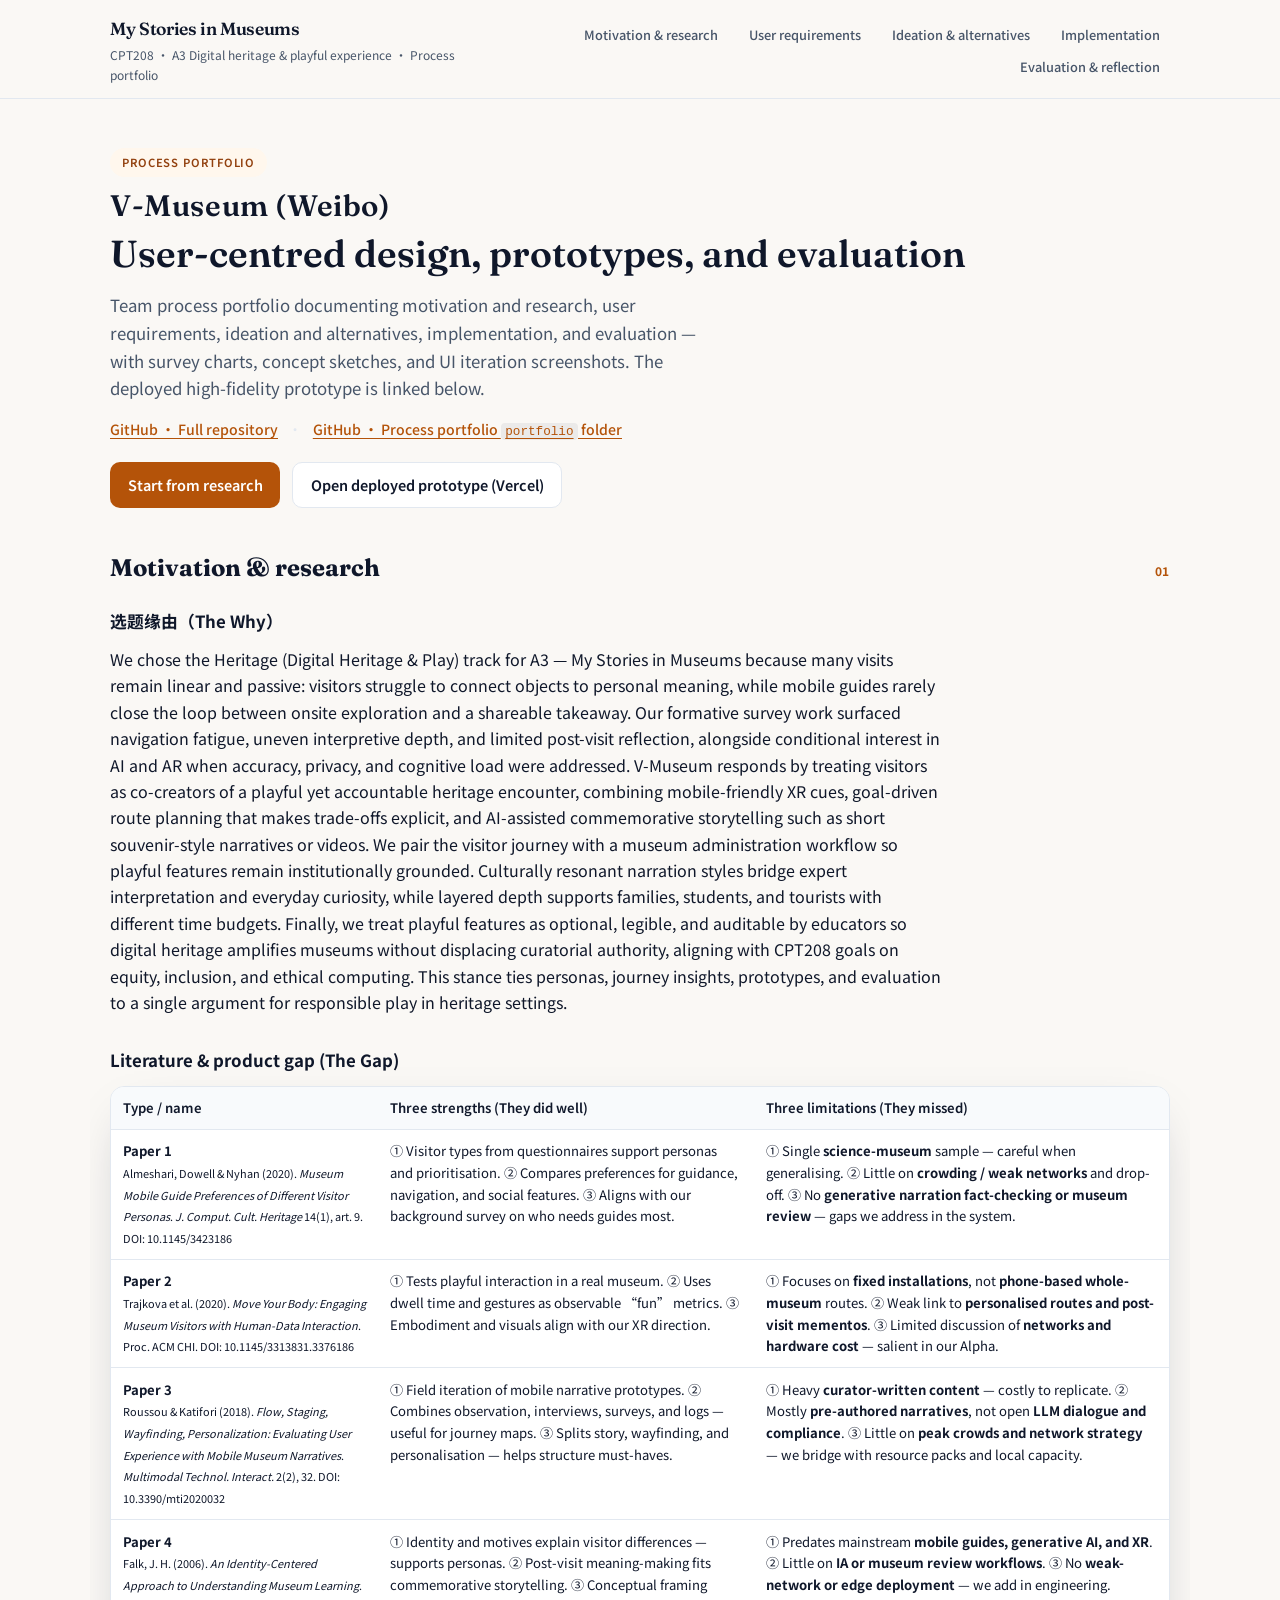
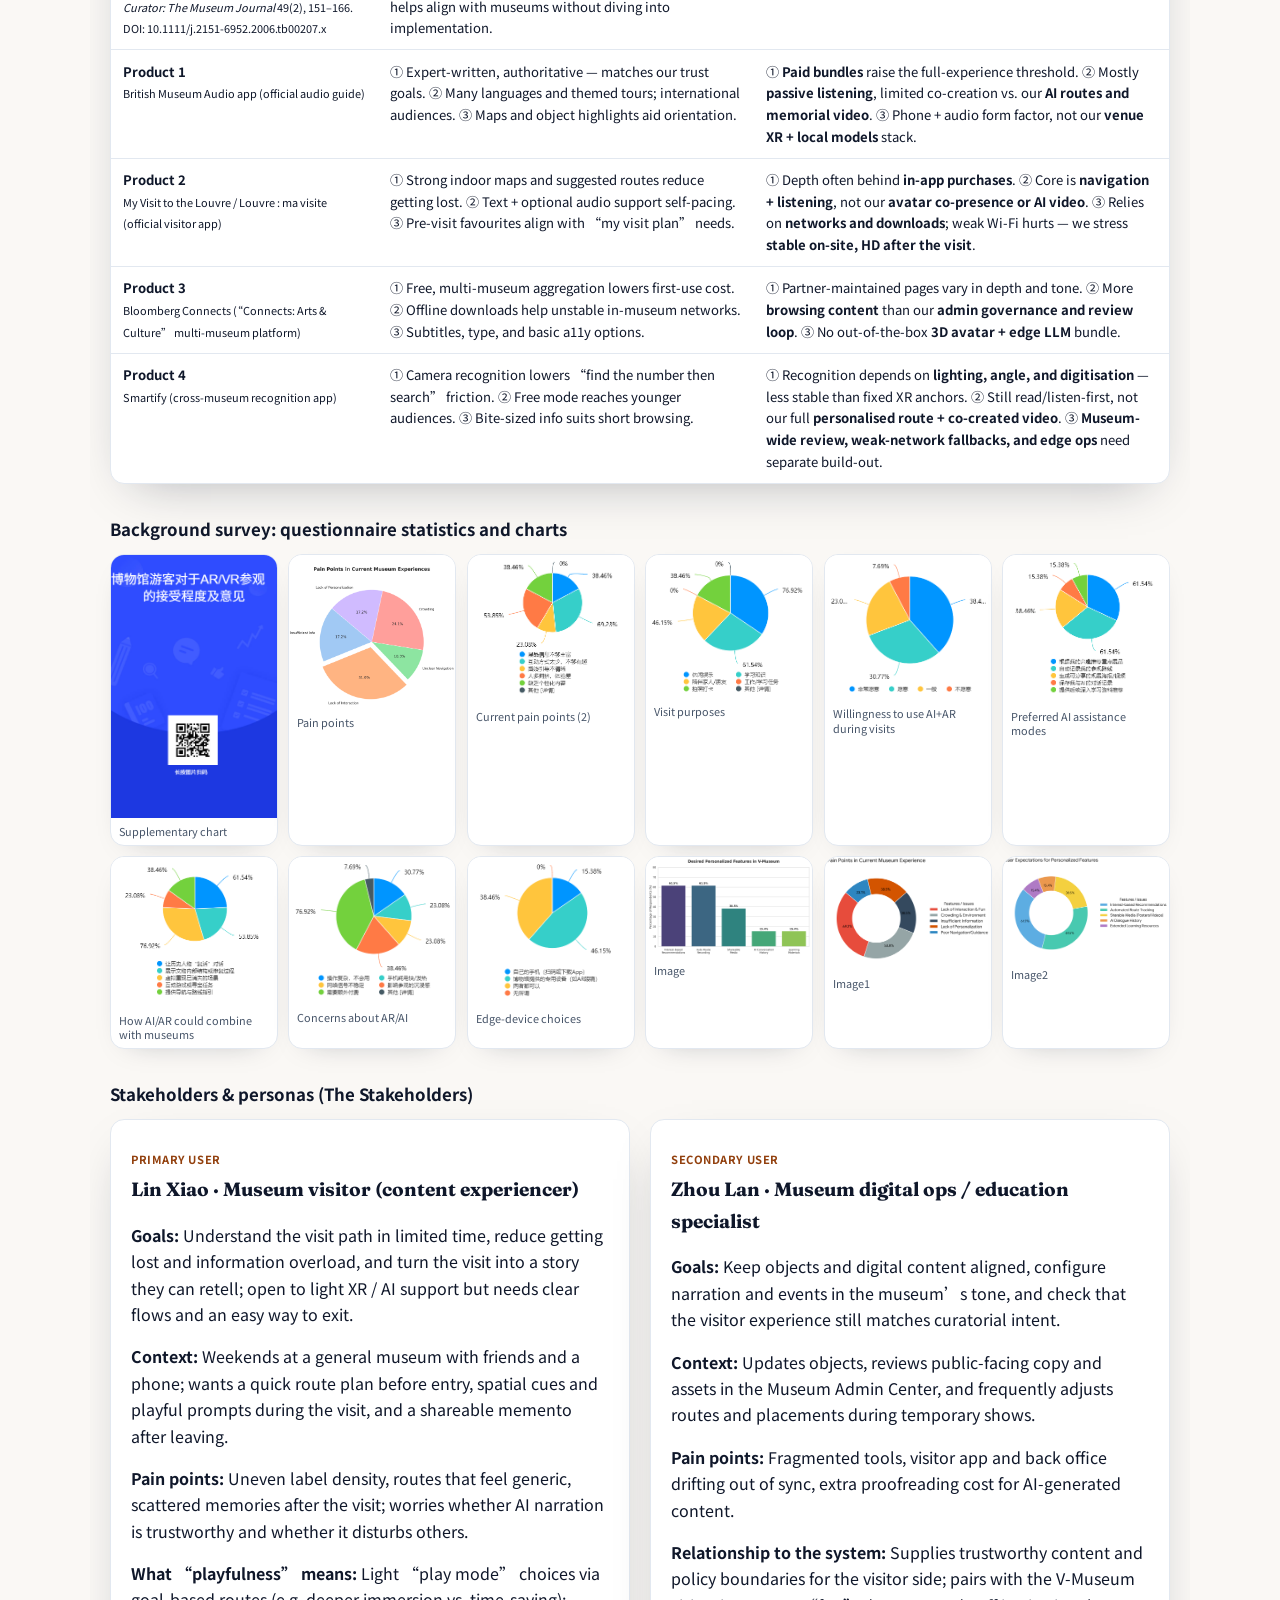
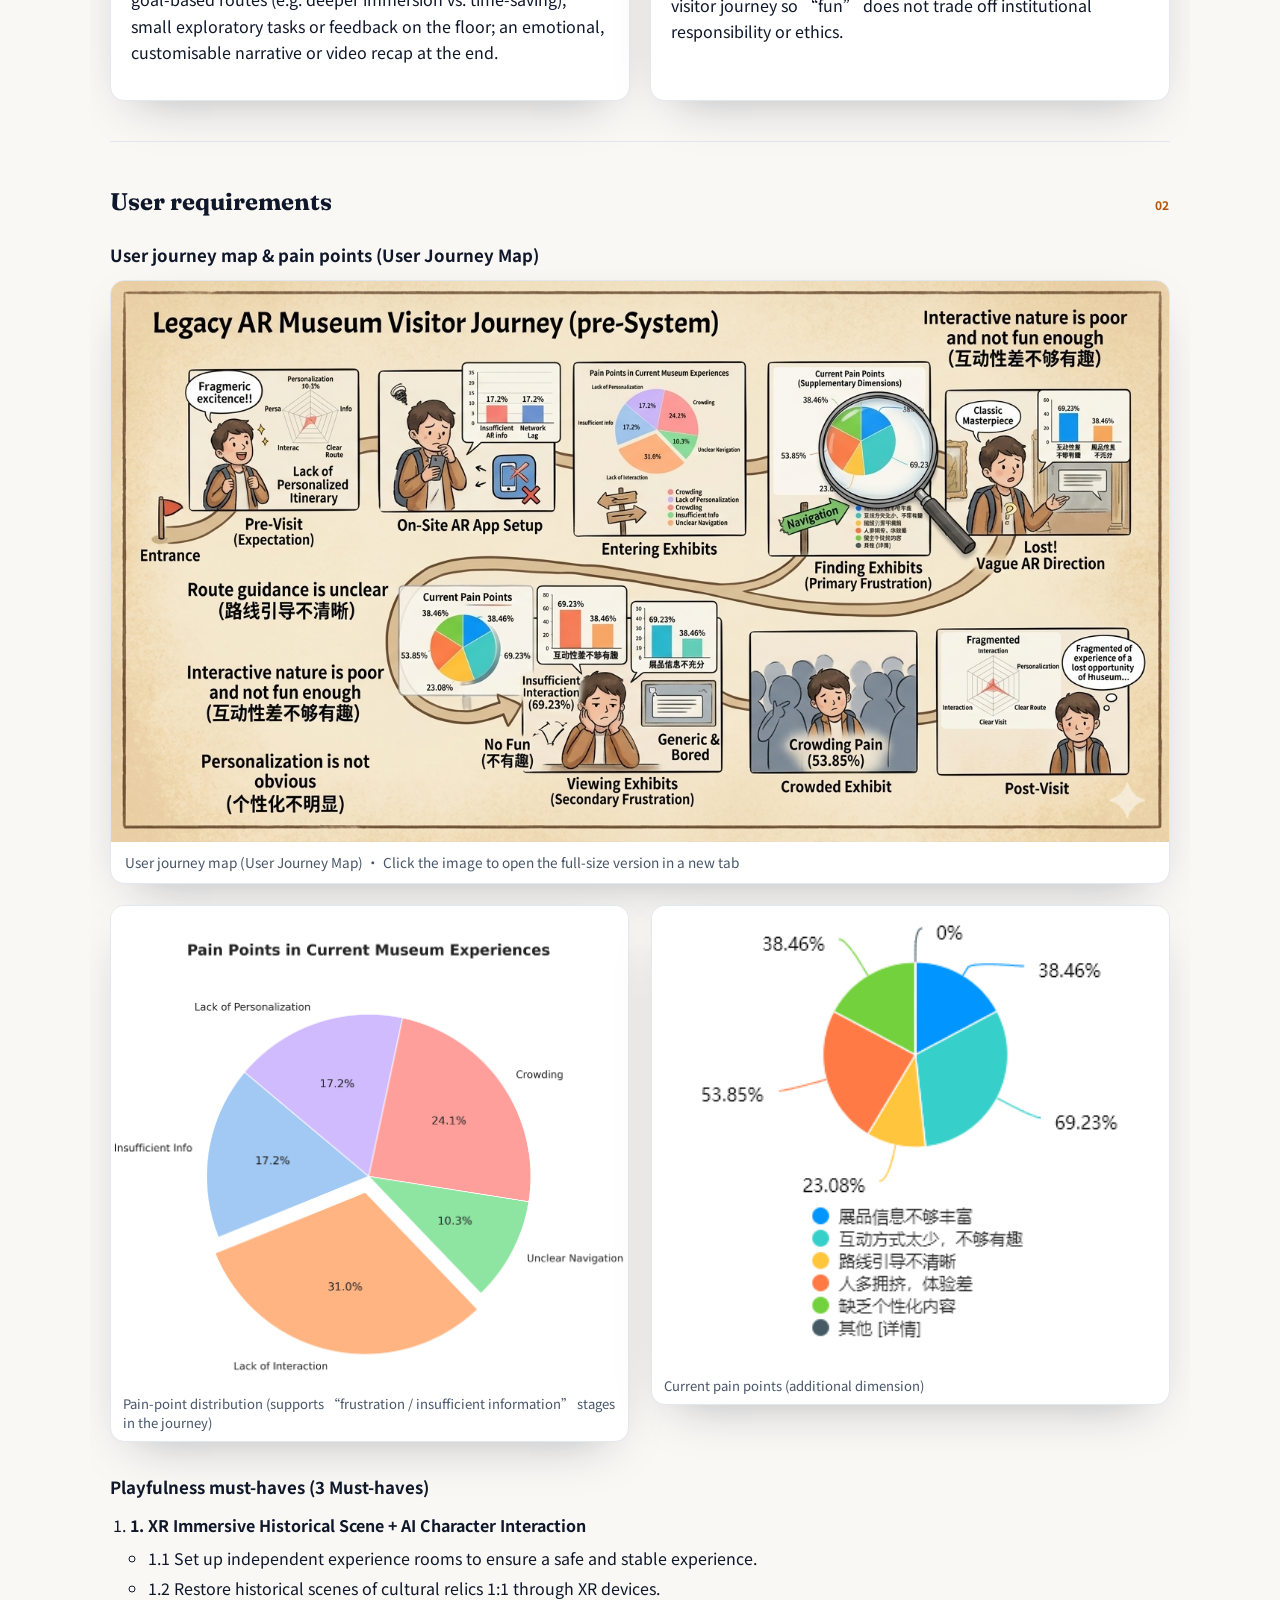
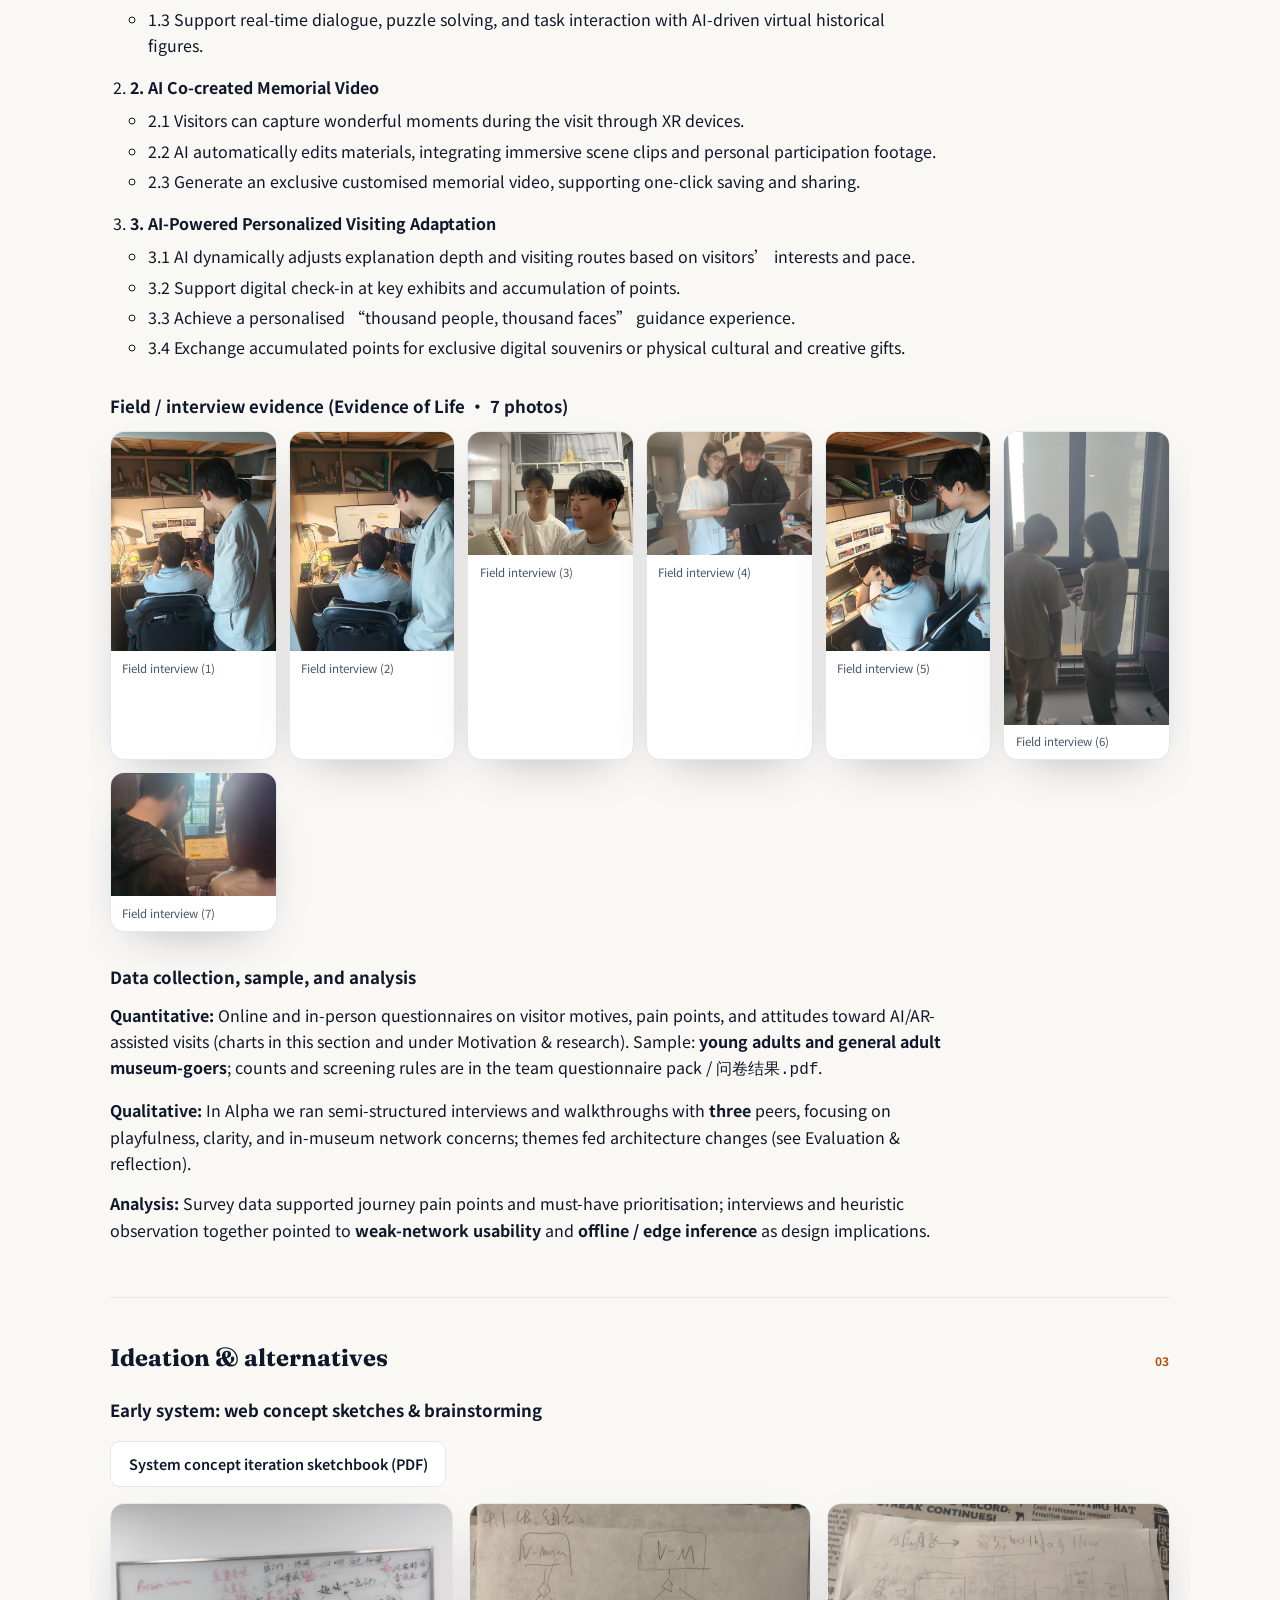
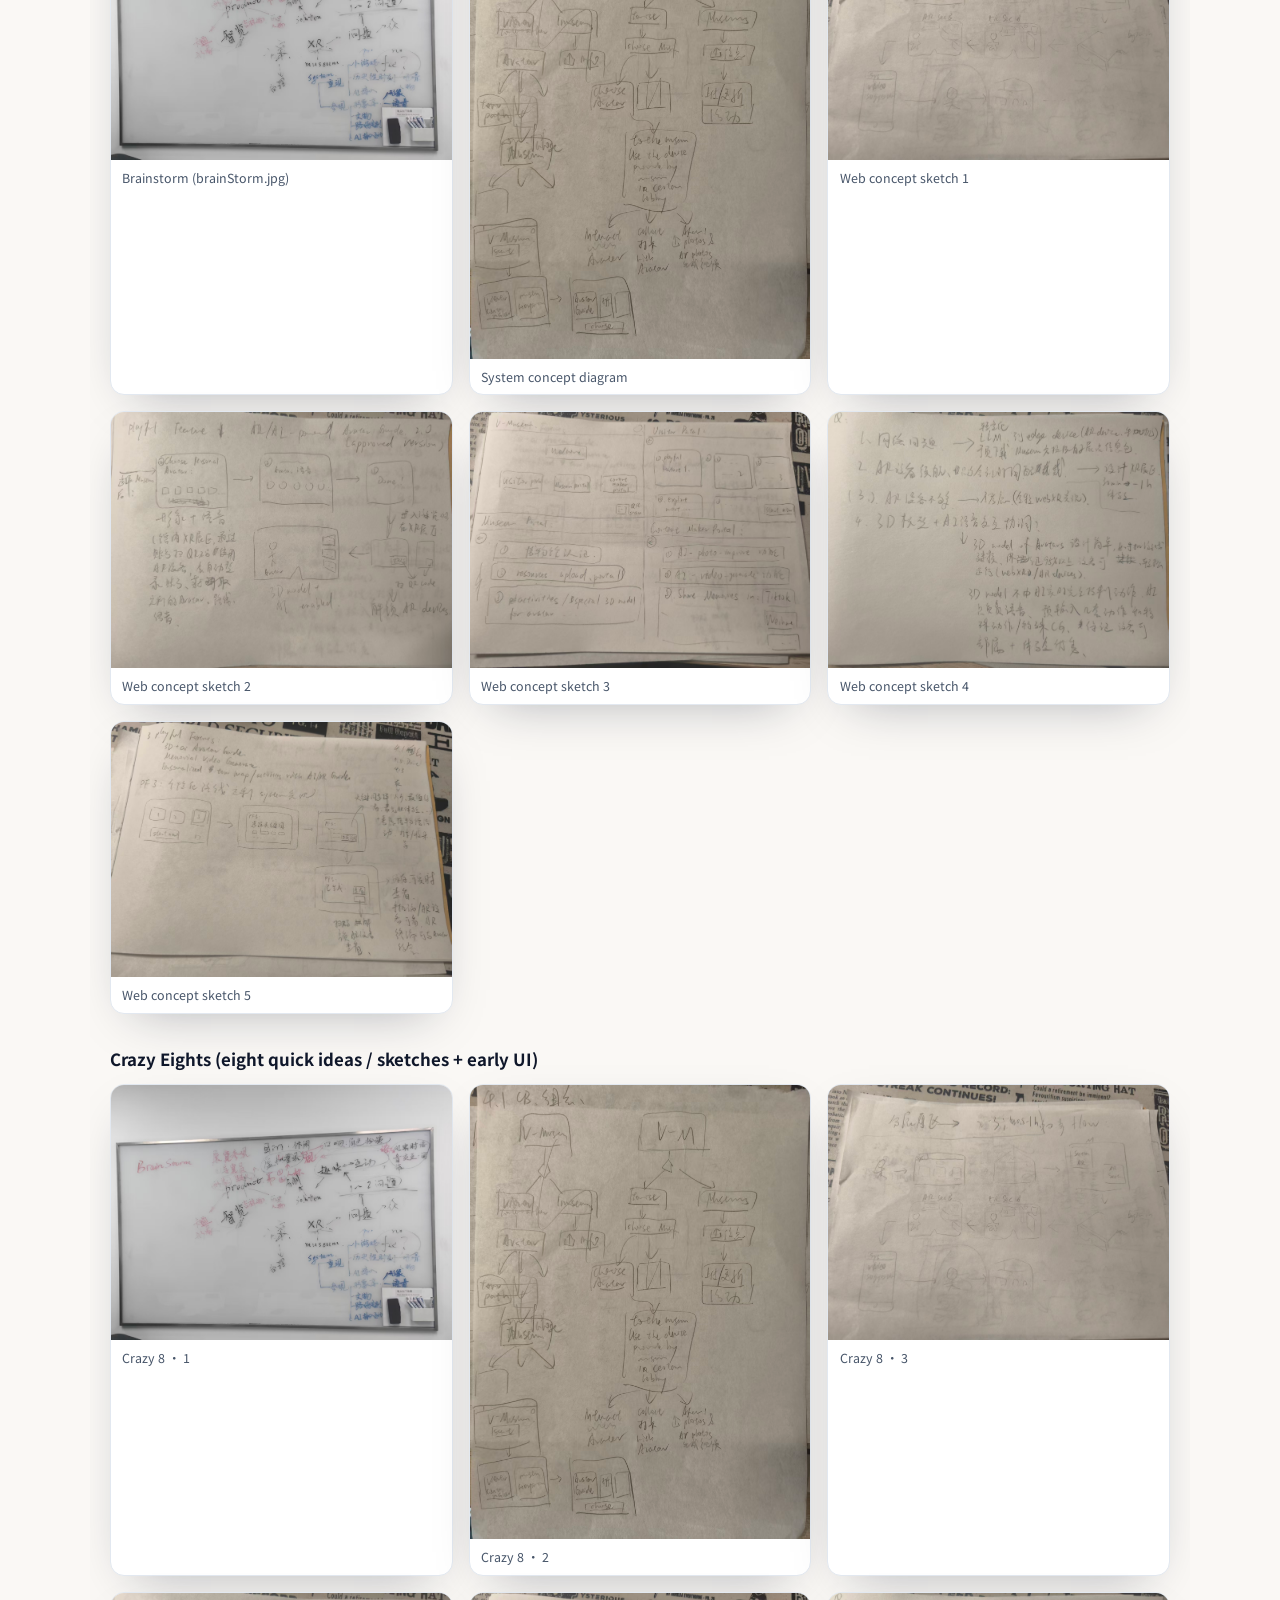
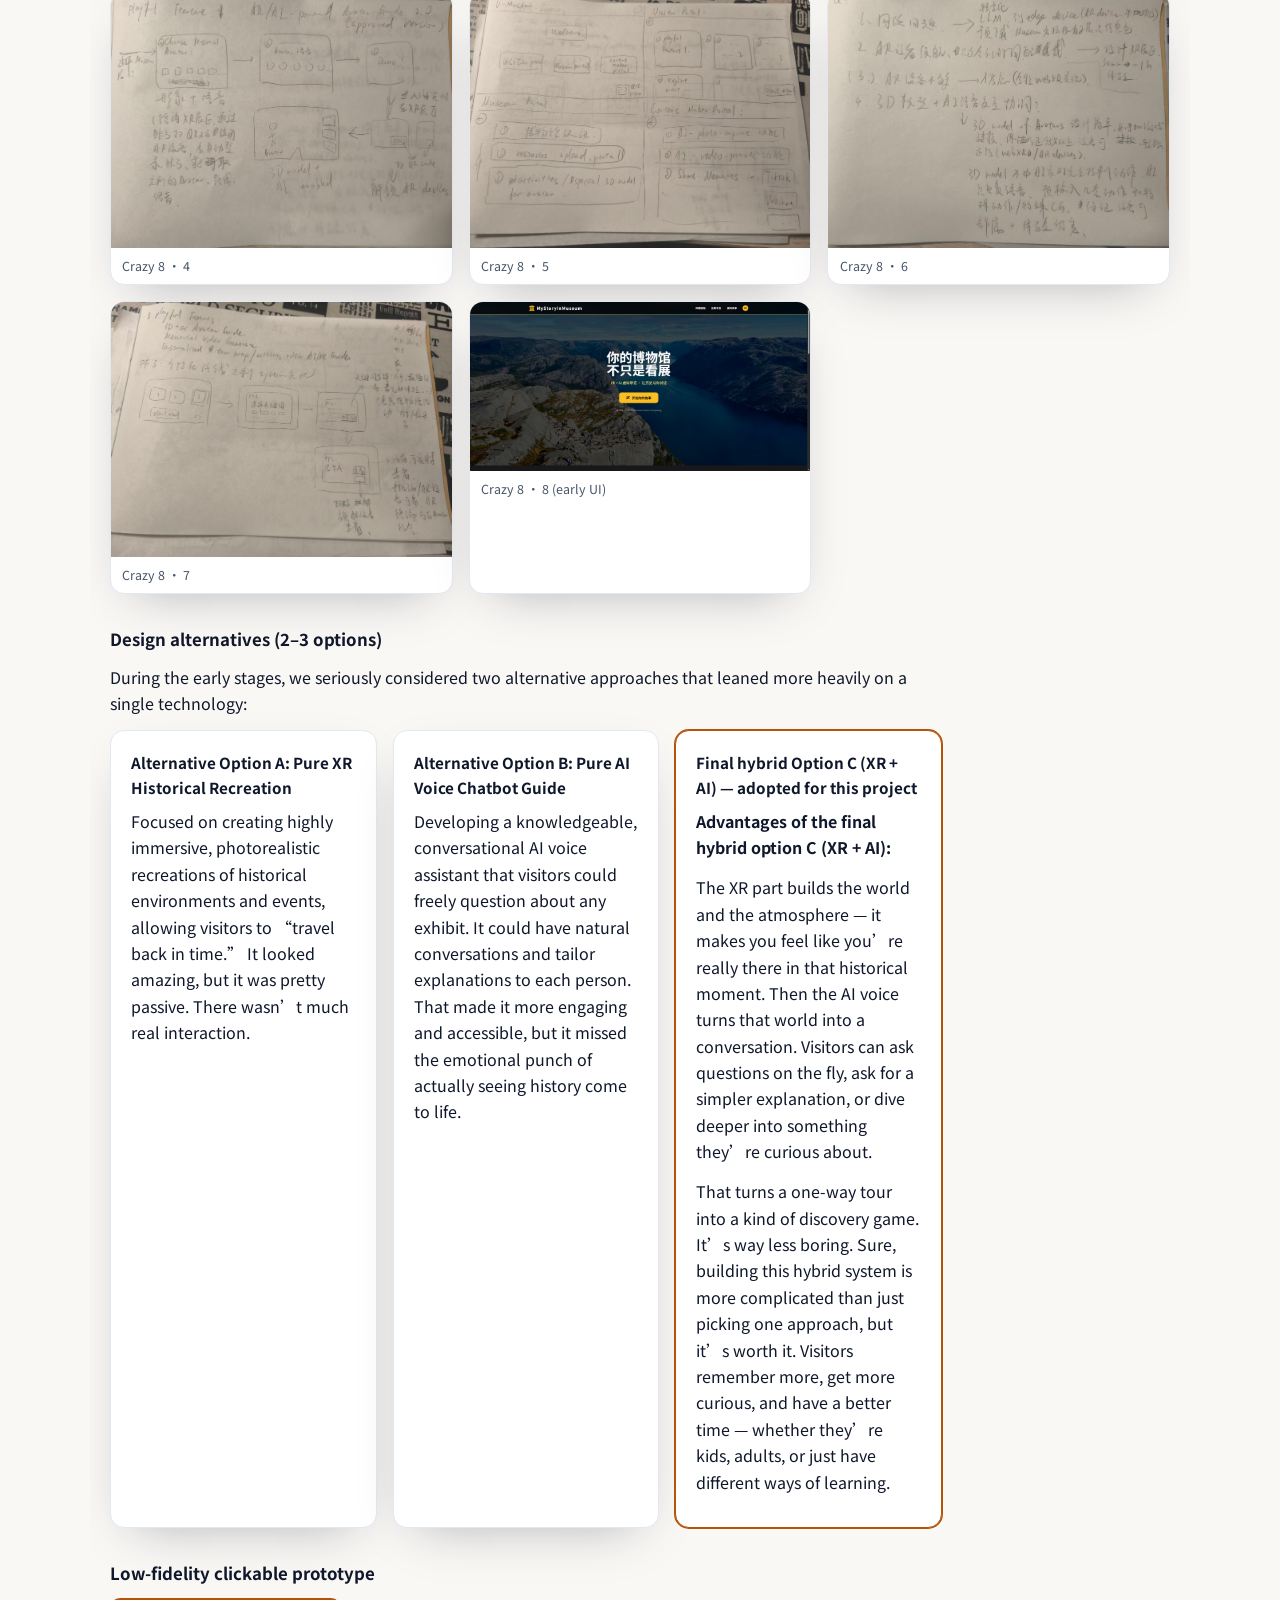
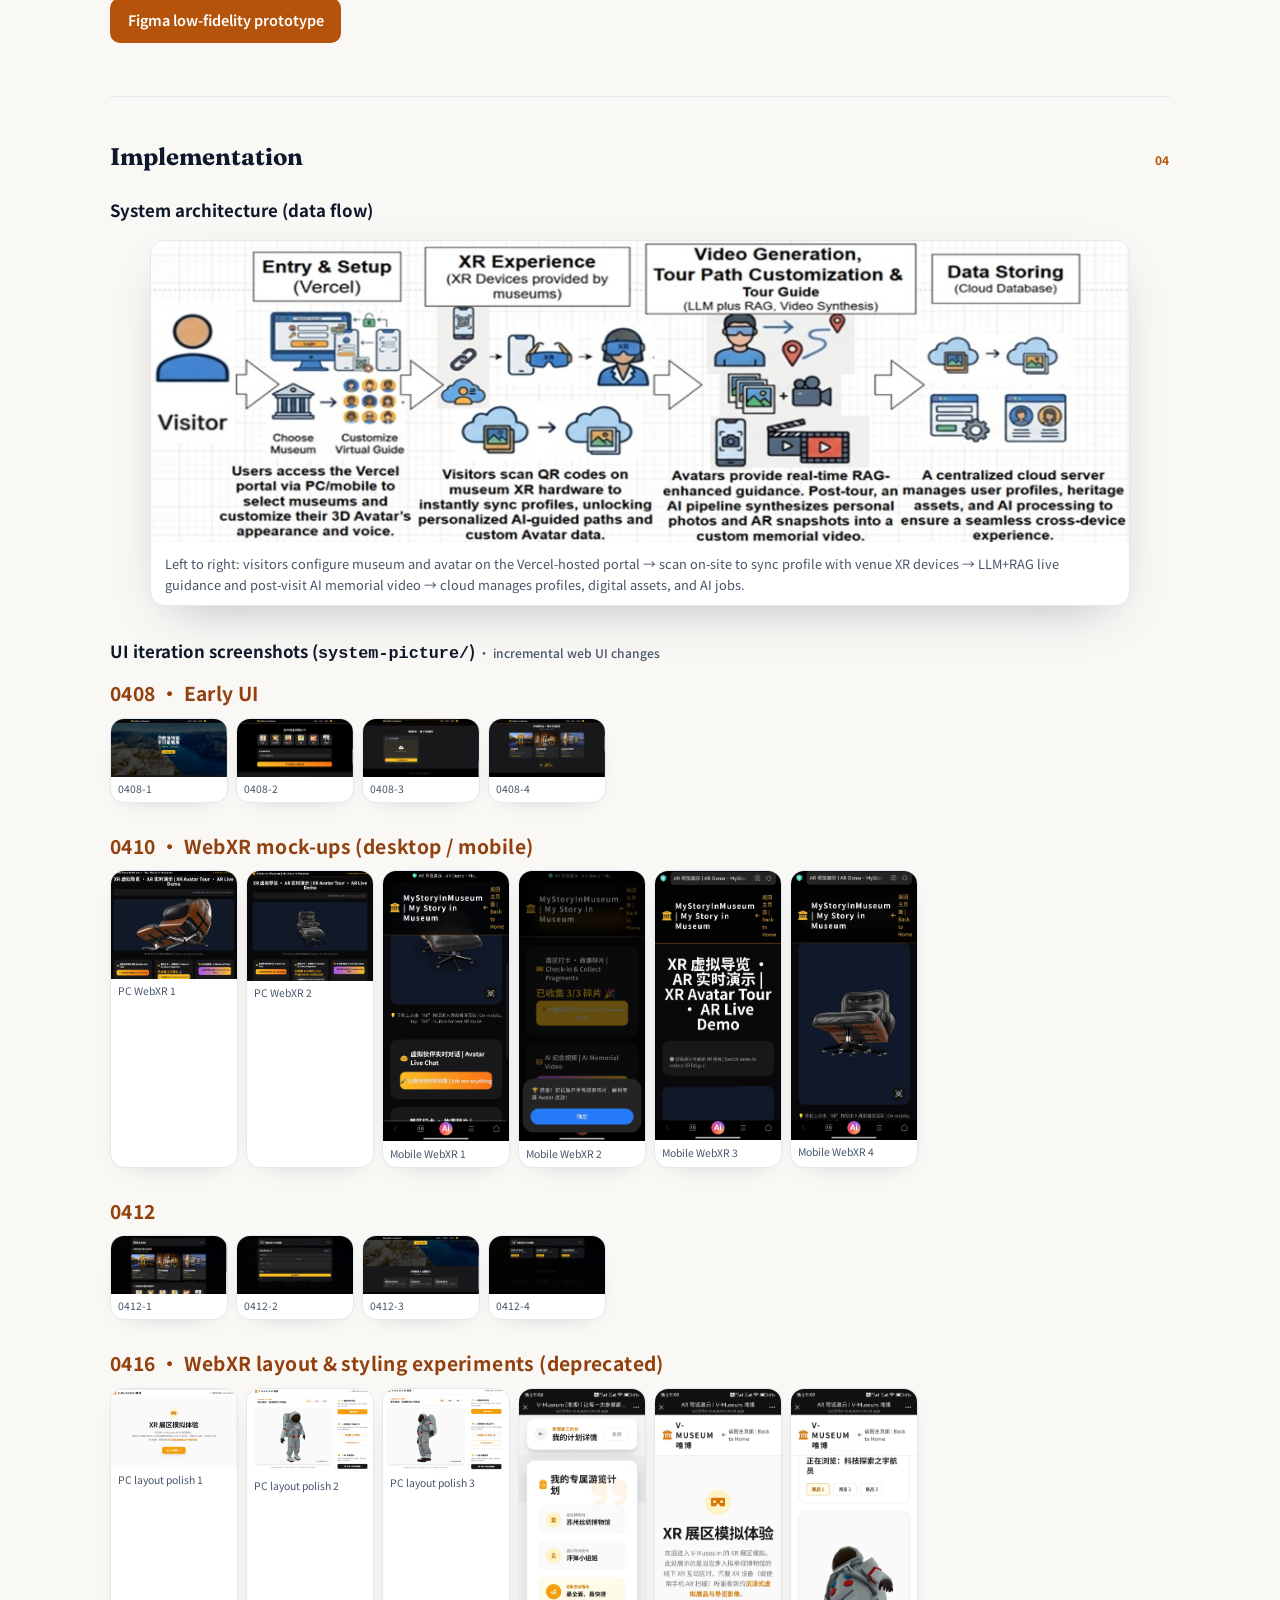
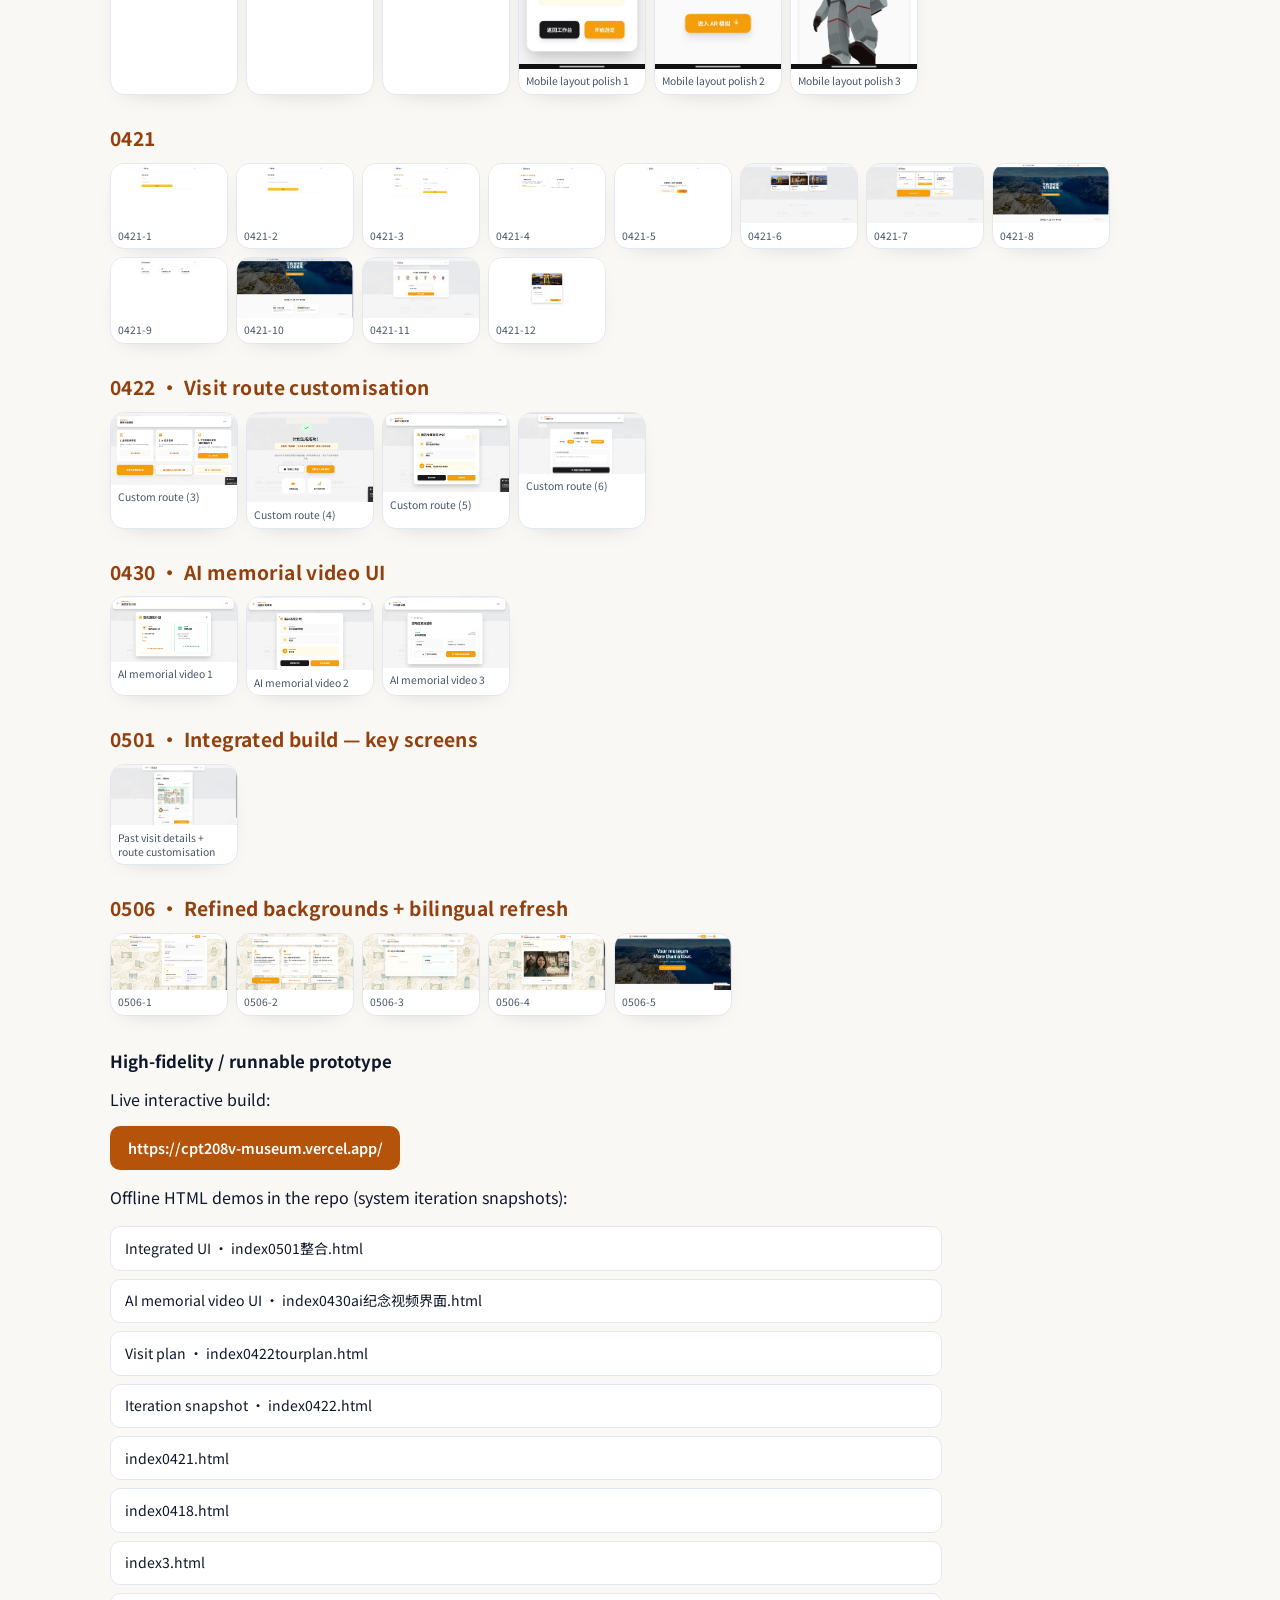
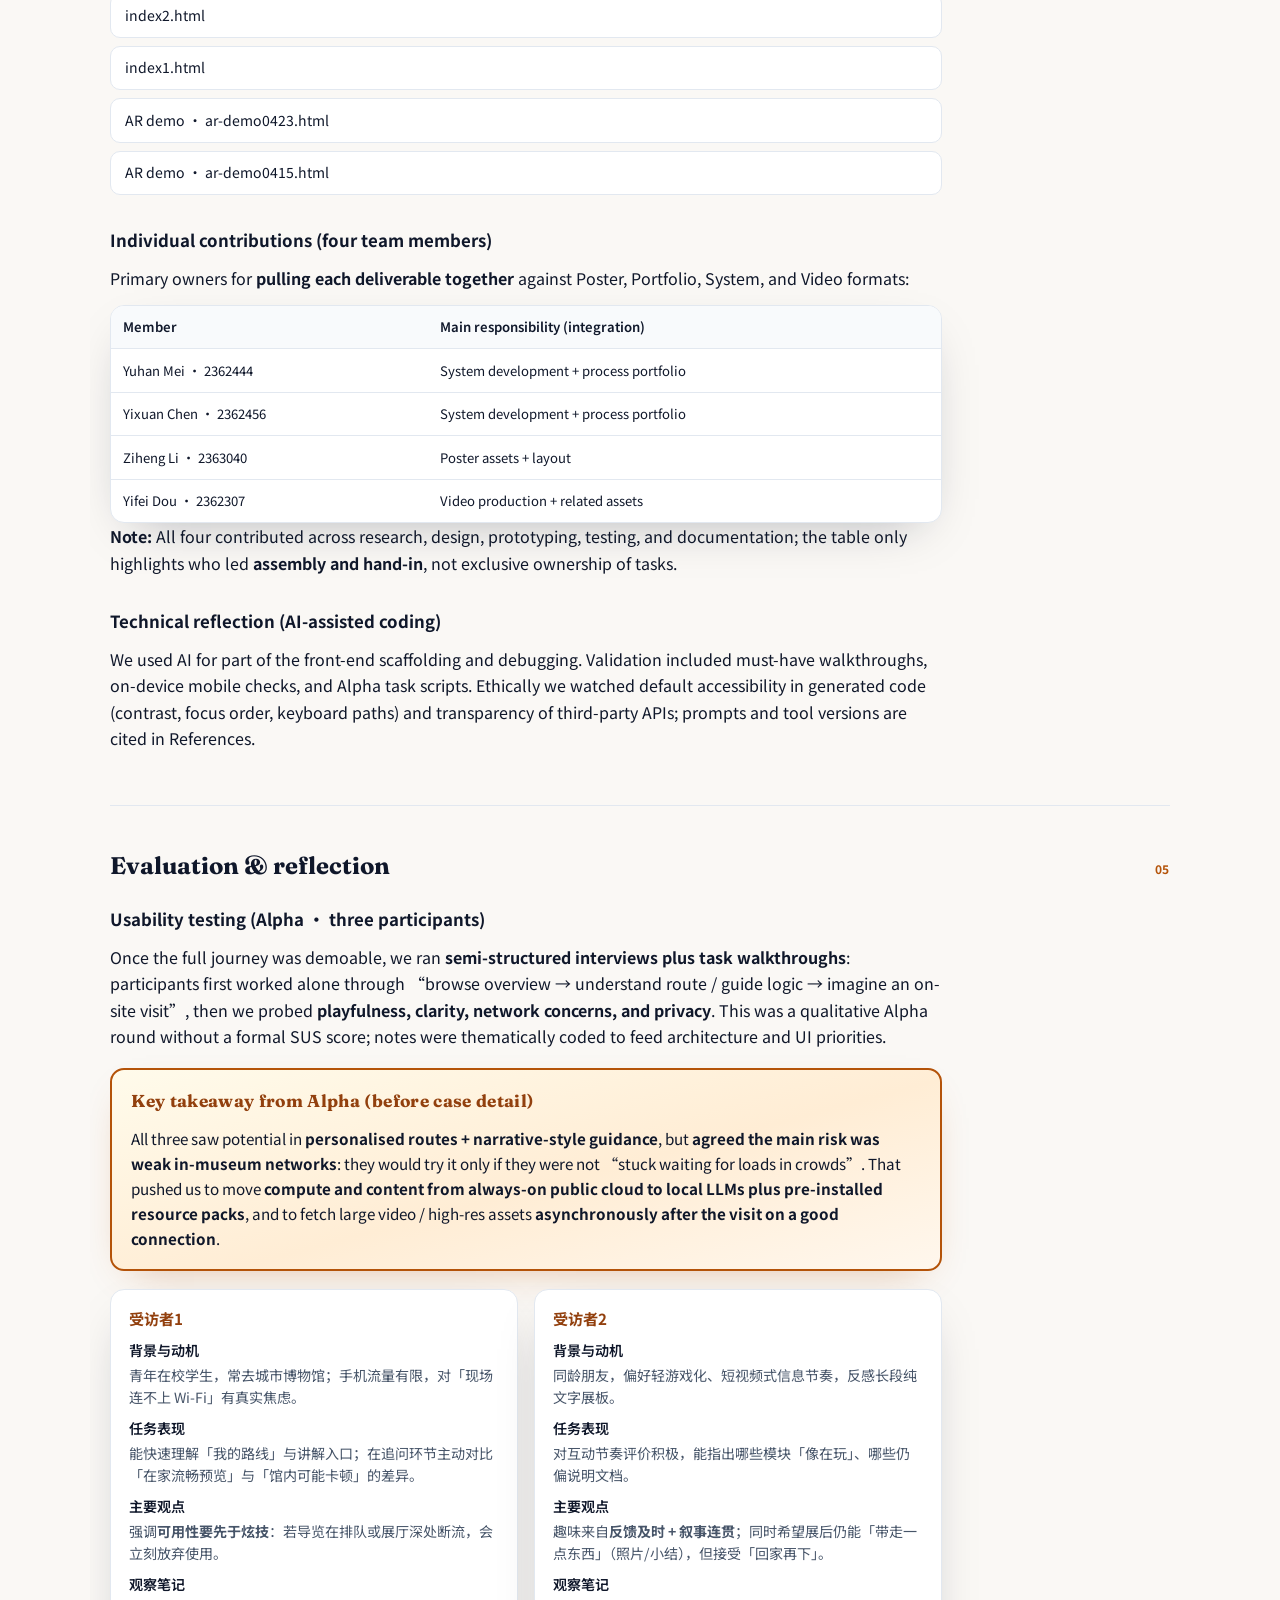
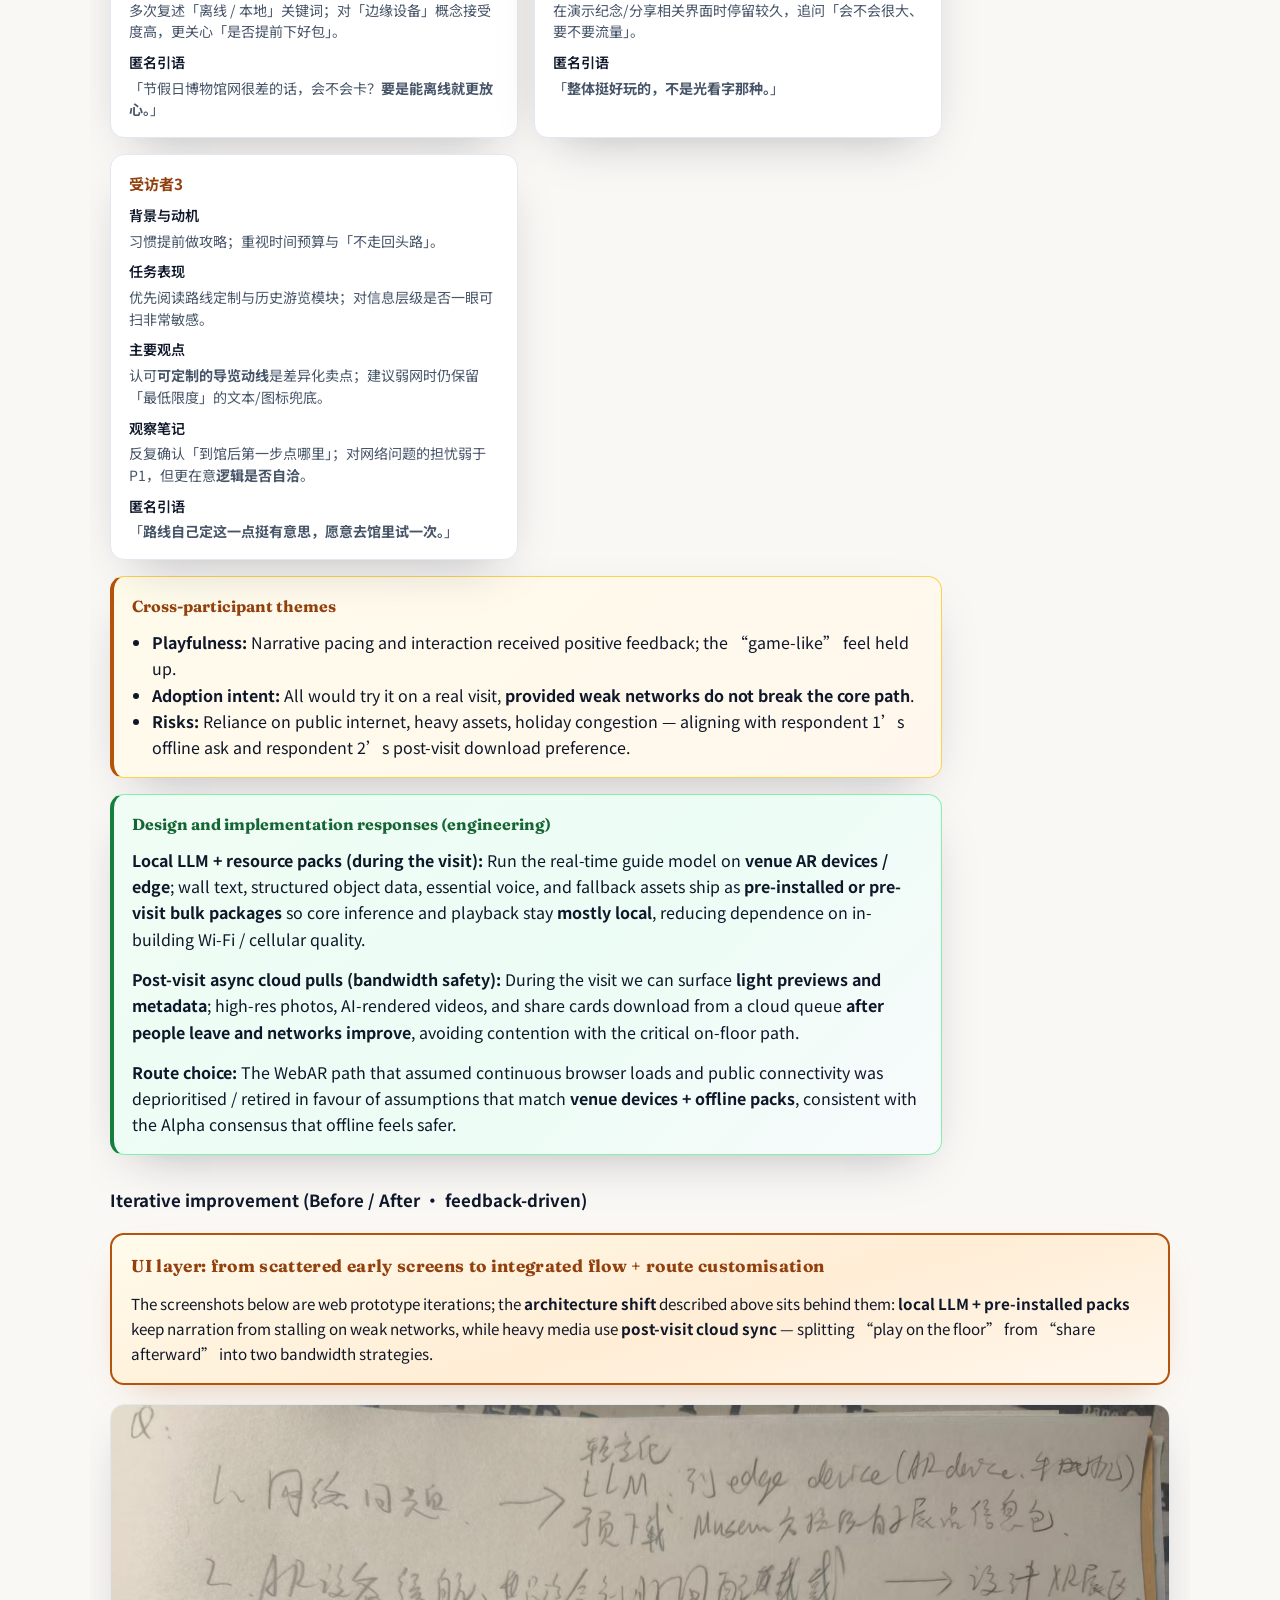
==== commit 607e12c9: "Update index.html" ====
--- a/portfolio/index.html
+++ b/portfolio/index.html
@@ -1,33 +1,33 @@
 <!DOCTYPE html>
-<html lang="zh-CN">
+<html lang="en">
 <head>
   <meta charset="UTF-8" />
   <meta name="viewport" content="width=device-width, initial-scale=1.0" />
   <base href="./" />
   <title>CPT208 Process Portfolio · My Stories in Museums</title>
-  <meta name="description" content="CPT208 人机交互课程过程作品集：动机与研究、用户需求、创意与方案、技术实现、评估与反思。" />
+  <meta name="description" content="CPT208 Human-Centric Computing process portfolio: motivation and research, user requirements, ideation and alternatives, implementation, evaluation and reflection." />
   <link rel="preconnect" href="https://fonts.googleapis.com" />
   <link rel="preconnect" href="https://fonts.gstatic.com" crossorigin />
   <link href="https://fonts.googleapis.com/css2?family=Fraunces:opsz,wght@9..144,500;600&family=Noto+Sans+SC:wght@400;500;600;700&display=swap" rel="stylesheet" />
   <link rel="stylesheet" href="css/styles.css" />
 </head>
 <body>
-  <a class="skip-link" href="#main">跳到正文</a>
+  <a class="skip-link" href="#main">Skip to content</a>
 
   <header class="site-header">
     <div class="header-inner">
       <div class="brand">
         <p class="brand-title">My Stories in Museums</p>
-        <p class="brand-sub">CPT208 · A3 数字遗产与趣味体验 · 过程作品集</p>
-      </div>
-      <button type="button" class="nav-toggle" data-nav-toggle aria-expanded="false" aria-controls="site-nav">菜单</button>
-      <nav id="site-nav" aria-label="页面章节">
+        <p class="brand-sub">CPT208 · A3 Digital heritage &amp; playful experience · Process portfolio</p>
+      </div>
+      <button type="button" class="nav-toggle" data-nav-toggle aria-expanded="false" aria-controls="site-nav">Menu</button>
+      <nav id="site-nav" aria-label="Page sections">
         <ul class="nav-list" data-nav-list>
-          <li><a href="#motivation">动机与研究</a></li>
-          <li><a href="#requirements">用户需求</a></li>
-          <li><a href="#ideation">创意与备选</a></li>
-          <li><a href="#implementation">技术实现</a></li>
-          <li><a href="#evaluation">评估与反思</a></li>
+          <li><a href="#motivation">Motivation &amp; research</a></li>
+          <li><a href="#requirements">User requirements</a></li>
+          <li><a href="#ideation">Ideation &amp; alternatives</a></li>
+          <li><a href="#implementation">Implementation</a></li>
+          <li><a href="#evaluation">Evaluation &amp; reflection</a></li>
         </ul>
       </nav>
     </div>
@@ -35,19 +35,19 @@
 
   <div class="hero">
     <span class="hero-badge">Process Portfolio</span>
-    <p class="hero-project-name">V-Museum（唯博）</p>
-    <h1>以用户为中心的设计、原型与评估记录</h1>
+    <p class="hero-project-name">V-Museum (Weibo)</p>
+    <h1>User-centred design, prototypes, and evaluation</h1>
     <p class="hero-lead">
-      小组过程作品集：记录动机与研究、用户需求、创意与备选方案、技术实现与评估反思；并嵌入背景问卷统计图、概念手稿与界面迭代截图。已部署高保真原型见下方链接。
+      Team process portfolio documenting motivation and research, user requirements, ideation and alternatives, implementation, and evaluation — with survey charts, concept sketches, and UI iteration screenshots. The deployed high-fidelity prototype is linked below.
     </p>
     <p class="hero-repo-links">
-      <a href="https://github.com/LUCK559/CPT208-MyStoriesInMuseum" target="_blank" rel="noopener noreferrer">GitHub · 完整项目仓库</a>
+      <a href="https://github.com/LUCK559/CPT208-MyStoriesInMuseum" target="_blank" rel="noopener noreferrer">GitHub · Full repository</a>
       <span class="hero-repo-links__sep" aria-hidden="true">·</span>
-      <a href="https://github.com/LUCK559/CPT208-MyStoriesInMuseum/tree/main/portfolio" target="_blank" rel="noopener noreferrer">GitHub · 过程作品集 <code>portfolio</code> 目录</a>
+      <a href="https://github.com/LUCK559/CPT208-MyStoriesInMuseum/tree/main/portfolio" target="_blank" rel="noopener noreferrer">GitHub · Process portfolio <code>portfolio</code> folder</a>
     </p>
     <div class="hero-actions">
-      <a class="btn btn-primary" href="#motivation">从研究开始</a>
-      <a class="btn btn-ghost" href="https://cpt208v-museum.vercel.app/" target="_blank" rel="noopener noreferrer">打开已部署原型（Vercel）</a>
+      <a class="btn btn-primary" href="#motivation">Start from research</a>
+      <a class="btn btn-ghost" href="https://cpt208v-museum.vercel.app/" target="_blank" rel="noopener noreferrer">Open deployed prototype (Vercel)</a>
     </div>
   </div>
 
@@ -55,7 +55,7 @@
     <!-- 1 -->
     <section class="section" id="motivation">
       <div class="section-head">
-        <h2>动机与研究</h2>
+        <h2>Motivation &amp; research</h2>
         <span class="section-num">01</span>
       </div>
 
@@ -67,56 +67,56 @@
       </div>
 
       <div class="subsection">
-        <h3>文献与产品差距（The Gap）</h3>
+        <h3>Literature &amp; product gap (The Gap)</h3>
         <div class="table-wrap">
           <table>
             <thead>
               <tr>
-                <th>类型 / 名称</th>
-                <th>3 项优点（They did well）</th>
-                <th>3 项不足（They missed）</th>
+                <th>Type / name</th>
+                <th>Three strengths (They did well)</th>
+                <th>Three limitations (They missed)</th>
               </tr>
             </thead>
             <tbody>
               <tr>
-                <td><strong>论文 1</strong><br /><small>Almeshari, Dowell &amp; Nyhan (2020). <em>Museum Mobile Guide Preferences of Different Visitor Personas</em>. <em>J. Comput. Cult. Heritage</em> 14(1), art. 9. DOI: 10.1145/3423186</small></td>
-                <td>① 基于问卷划分参观者类型，为撰写人物角色与需求优先级提供依据；② 比较不同群体对导览媒介、导航与社交等功能的偏好，结论可直接对照功能取舍；③ 与背景调查中的导览使用动机相互印证，便于形成一致叙事。</td>
-                <td>① 数据来自<strong>单一科技类场馆</strong>，推广至综合类博物馆时需谨慎外推；② 对<strong>拥挤环境与弱网条件</strong>下的持续使用与放弃行为讨论较少；③ 未涉及<strong>生成式讲解的事实核查与馆方审核责任</strong>，而这正是本项目在系统侧希望明确的部分。</td>
-              </tr>
-              <tr>
-                <td><strong>论文 2</strong><br /><small>Trajkova et al. (2020). <em>Move Your Body: Engaging Museum Visitors with Human-Data Interaction</em>. Proc. ACM CHI. DOI: 10.1145/3313831.3376186</small></td>
-                <td>① 在真实馆舍内验证互动形式，为「趣味性」提供可对照的实证路径；② 关注停留时长与互动行为等可观察指标，便于将「好玩」落到可评估维度；③ 对身体参与与可视化反馈的讨论，与 XR 增强导览的设计方向一致。</td>
-                <td>① 研究场景偏<strong>固定装置前</strong>，对<strong>参观者持手机贯穿全馆动线</strong>的覆盖有限；② 与<strong>个性化路线规划、展后纪念媒介</strong>等产品级闭环衔接较弱；③ 对<strong>网络条件与部署成本</strong>的讨论相对不足，而可用性测试中用户对此较为敏感。</td>
-              </tr>
-              <tr>
-                <td><strong>论文 3</strong><br /><small>Roussou &amp; Katifori (2018). <em>Flow, Staging, Wayfinding, Personalization: Evaluating User Experience with Mobile Museum Narratives</em>. <em>Multimodal Technol. Interact.</em> 2(2), 32. DOI: 10.3390/mti2020032</small></td>
-                <td>① 在真实场馆中迭代评估移动叙事原型，方法上强调现场可信度；② 将观察、访谈、问卷与日志结合，对用户旅程与痛点拆解具有参考价值；③ 对叙事节奏、动线与个性化等维度的划分，有助于整理 Must-have 需求条目。</td>
-                <td>① 依赖大量策展侧<strong>定制内容</strong>，在其他馆复制时成本较高；② 仍以<strong>预设叙事与规则型个性化</strong>为主，未覆盖大模型场景下的对话与合规议题；③ 对<strong>高峰客流与网络策略</strong>着墨有限，与本项目通过资源包与本地能力缓解弱网的思路仍需自行衔接。</td>
-              </tr>
-              <tr>
-                <td><strong>论文 4</strong><br /><small>Falk, J. H. (2006). <em>An Identity-Centered Approach to Understanding Museum Learning</em>. <em>Curator: The Museum Journal</em> 49(2), 151–166. DOI: 10.1111/j.2151-6952.2006.tb00207.x</small></td>
-                <td>① 从身份与动机解释参观差异，有助于凝练主次 persona 与需求表述；② 强调离场后的意义建构，与纪念叙事、可带走成果等设计动机相符；③ 论述偏概念层面，便于与馆方沟通设计立场而不陷入实现细节。</td>
-                <td>① 发表年代较早，对<strong>智能手机导览、生成式 AI 与 XR</strong>的针对性有限；② 对<strong>信息架构与馆方审核流程</strong>等实现层涉及较少；③ 未讨论<strong>弱网环境与边缘部署</strong>等工程约束，需结合后续技术方案补充。</td>
-              </tr>
-              <tr>
-                <td><strong>产品 1</strong><br /><small>British Museum Audio app（大英博物馆官方音频导览应用）</small></td>
-                <td>① 专家撰稿，内容权威性强，与本项目对可信讲解的追求一致；② 多语言与主题线路覆盖较全，适合国际观众；③ 地图与展品标注清晰，有利于空间定向与信息分层。</td>
-                <td>① <strong>付费组合</strong>可能抬高完整体验门槛；② 以<strong>被动收听既定讲解</strong>为主，个性化共创空间有限；③ 形态以手机音频为主，未整合本项目设想的<strong>馆侧 XR 与本地大模型</strong>等能力组合。</td>
-              </tr>
-              <tr>
-                <td><strong>产品 2</strong><br /><small>My Visit to the Louvre / Louvre : ma visite（卢浮宫官方参观应用）</small></td>
-                <td>① 室内地图与推荐路线成熟，可降低迷路成本；② 文本与可选音频支持参观者自主控制节奏；③ 行前收藏与规划功能与「定制参观计划」类需求接近。</td>
-                <td>① 深度内容常依赖<strong>内购</strong>，整体成本偏高；② 核心仍围绕<strong>导航与收听</strong>，实时虚拟人导览与 AI 纪念视频等并非其产品重点；③ 对<strong>公网与现场网络质量</strong>依赖较强，弱网场景下体验波动大，与本项目「展中稳态、展后拉取重媒体」的策略仍需额外设计。</td>
-              </tr>
-              <tr>
-                <td><strong>产品 3</strong><br /><small>Bloomberg Connects（「Connects: Arts &amp; Culture」多馆导览平台）</small></td>
-                <td>① 免费、跨馆聚合，有利于降低首次使用成本；② 支持离线下载，可缓解馆内网络不稳定问题；③ 提供字幕、字体等基础无障碍选项，覆盖面较广。</td>
-                <td>① 各馆内容由合作方维护，叙事深度与风格差异较大；② 整体偏<strong>内容浏览型体验</strong>，缺少与本项目类似的<strong>馆方后台治理与内容审核闭环</strong>；③ 不包含<strong>3D 虚拟人陪同与边缘侧 LLM</strong>的一体化交付，仍需馆方另行集成或自建。</td>
-              </tr>
-              <tr>
-                <td><strong>产品 4</strong><br /><small>Smartify（跨馆艺术品识别与导览应用）</small></td>
-                <td>① 图像识别降低检索展品的操作成本，适合即兴参观；② 免费模式有利于触达年轻观众；③ 信息以片段化呈现，适合短时浏览与快速了解。</td>
-                <td>① 识别效果受<strong>光线、角度与馆藏数字化水平</strong>影响，稳定性弱于固定 XR 展陈点位；② 仍以阅读与短时收听为主，难以承载<strong>完整个性化路线与共创纪念视频</strong>；③ <strong>馆方统一审核、弱网兜底与边缘部署</strong>等能力需另行建设，产品本身不覆盖治理全流程。</td>
+                <td><strong>Paper 1</strong><br /><small>Almeshari, Dowell &amp; Nyhan (2020). <em>Museum Mobile Guide Preferences of Different Visitor Personas</em>. <em>J. Comput. Cult. Heritage</em> 14(1), art. 9. DOI: 10.1145/3423186</small></td>
+                <td>① Visitor types from questionnaires support personas and prioritisation. ② Compares preferences for guidance, navigation, and social features. ③ Aligns with our background survey on who needs guides most.</td>
+                <td>① Single <strong>science-museum</strong> sample — careful when generalising. ② Little on <strong>crowding / weak networks</strong> and drop-off. ③ No <strong>generative narration fact-checking or museum review</strong> — gaps we address in the system.</td>
+              </tr>
+              <tr>
+                <td><strong>Paper 2</strong><br /><small>Trajkova et al. (2020). <em>Move Your Body: Engaging Museum Visitors with Human-Data Interaction</em>. Proc. ACM CHI. DOI: 10.1145/3313831.3376186</small></td>
+                <td>① Tests playful interaction in a real museum. ② Uses dwell time and gestures as observable “fun” metrics. ③ Embodiment and visuals align with our XR direction.</td>
+                <td>① Focuses on <strong>fixed installations</strong>, not <strong>phone-based whole-museum</strong> routes. ② Weak link to <strong>personalised routes and post-visit mementos</strong>. ③ Limited discussion of <strong>networks and hardware cost</strong> — salient in our Alpha.</td>
+              </tr>
+              <tr>
+                <td><strong>Paper 3</strong><br /><small>Roussou &amp; Katifori (2018). <em>Flow, Staging, Wayfinding, Personalization: Evaluating User Experience with Mobile Museum Narratives</em>. <em>Multimodal Technol. Interact.</em> 2(2), 32. DOI: 10.3390/mti2020032</small></td>
+                <td>① Field iteration of mobile narrative prototypes. ② Combines observation, interviews, surveys, and logs — useful for journey maps. ③ Splits story, wayfinding, and personalisation — helps structure must-haves.</td>
+                <td>① Heavy <strong>curator-written content</strong> — costly to replicate. ② Mostly <strong>pre-authored narratives</strong>, not open <strong>LLM dialogue and compliance</strong>. ③ Little on <strong>peak crowds and network strategy</strong> — we bridge with resource packs and local capacity.</td>
+              </tr>
+              <tr>
+                <td><strong>Paper 4</strong><br /><small>Falk, J. H. (2006). <em>An Identity-Centered Approach to Understanding Museum Learning</em>. <em>Curator: The Museum Journal</em> 49(2), 151–166. DOI: 10.1111/j.2151-6952.2006.tb00207.x</small></td>
+                <td>① Identity and motives explain visitor differences — supports personas. ② Post-visit meaning-making fits commemorative storytelling. ③ Conceptual framing helps align with museums without diving into implementation.</td>
+                <td>① Predates mainstream <strong>mobile guides, generative AI, and XR</strong>. ② Little on <strong>IA or museum review workflows</strong>. ③ No <strong>weak-network or edge deployment</strong> — we add in engineering.</td>
+              </tr>
+              <tr>
+                <td><strong>Product 1</strong><br /><small>British Museum Audio app (official audio guide)</small></td>
+                <td>① Expert-written, authoritative — matches our trust goals. ② Many languages and themed tours; international audiences. ③ Maps and object highlights aid orientation.</td>
+                <td>① <strong>Paid bundles</strong> raise the full-experience threshold. ② Mostly <strong>passive listening</strong>, limited co-creation vs. our <strong>AI routes and memorial video</strong>. ③ Phone + audio form factor, not our <strong>venue XR + local models</strong> stack.</td>
+              </tr>
+              <tr>
+                <td><strong>Product 2</strong><br /><small>My Visit to the Louvre / Louvre : ma visite (official visitor app)</small></td>
+                <td>① Strong indoor maps and suggested routes reduce getting lost. ② Text + optional audio support self-pacing. ③ Pre-visit favourites align with “my visit plan” needs.</td>
+                <td>① Depth often behind <strong>in-app purchases</strong>. ② Core is <strong>navigation + listening</strong>, not our <strong>avatar co-presence or AI video</strong>. ③ Relies on <strong>networks and downloads</strong>; weak Wi-Fi hurts — we stress <strong>stable on-site, HD after the visit</strong>.</td>
+              </tr>
+              <tr>
+                <td><strong>Product 3</strong><br /><small>Bloomberg Connects (“Connects: Arts &amp; Culture” multi-museum platform)</small></td>
+                <td>① Free, multi-museum aggregation lowers first-use cost. ② Offline downloads help unstable in-museum networks. ③ Subtitles, type, and basic a11y options.</td>
+                <td>① Partner-maintained pages vary in depth and tone. ② More <strong>browsing content</strong> than our <strong>admin governance and review loop</strong>. ③ No out-of-the-box <strong>3D avatar + edge LLM</strong> bundle.</td>
+              </tr>
+              <tr>
+                <td><strong>Product 4</strong><br /><small>Smartify (cross-museum recognition app)</small></td>
+                <td>① Camera recognition lowers “find the number then search” friction. ② Free mode reaches younger audiences. ③ Bite-sized info suits short browsing.</td>
+                <td>① Recognition depends on <strong>lighting, angle, and digitisation</strong> — less stable than fixed XR anchors. ② Still read/listen-first, not our full <strong>personalised route + co-created video</strong>. ③ <strong>Museum-wide review, weak-network fallbacks, and edge ops</strong> need separate build-out.</td>
               </tr>
             </tbody>
           </table>
@@ -124,77 +124,77 @@
       </div>
 
       <div class="subsection">
-        <h3>背景调查：问卷统计与数据可视化</h3>
+        <h3>Background survey: questionnaire statistics and charts</h3>
         <div class="gallery-grid survey-gallery">
           <figure class="gallery-item">
-            <img src="%E8%83%8C%E6%99%AF%E8%B0%83%E6%9F%A5-%E5%8D%9A%E7%89%A9%E9%A6%86aixr/01dbc0d42c4b84416c8b9daf2dd0f4f9.png" alt="背景调查补充统计图" loading="lazy" />
-            <figcaption>补充统计图</figcaption>
-          </figure>
-          <figure class="gallery-item">
-            <img src="%E8%83%8C%E6%99%AF%E8%B0%83%E6%9F%A5-%E5%8D%9A%E7%89%A9%E9%A6%86aixr/%E8%B0%83%E6%9F%A5-%E7%BB%9F%E8%AE%A1%E5%9B%BE/%E7%BB%9F%E8%AE%A1%E5%9B%BE/%E7%97%9B%E7%82%B9.png" alt="用户痛点统计" loading="lazy" />
-            <figcaption>痛点</figcaption>
-          </figure>
-          <figure class="gallery-item">
-            <img src="%E8%83%8C%E6%99%AF%E8%B0%83%E6%9F%A5-%E5%8D%9A%E7%89%A9%E9%A6%86aixr/%E8%B0%83%E6%9F%A5-%E7%BB%9F%E8%AE%A1%E5%9B%BE/%E7%BB%9F%E8%AE%A1%E5%9B%BE/%E5%BD%93%E5%89%8D%E7%97%9B%E7%82%B92.png" alt="当前痛点统计 2" loading="lazy" />
-            <figcaption>当前痛点（2）</figcaption>
-          </figure>
-          <figure class="gallery-item">
-            <img src="%E8%83%8C%E6%99%AF%E8%B0%83%E6%9F%A5-%E5%8D%9A%E7%89%A9%E9%A6%86aixr/%E8%B0%83%E6%9F%A5-%E7%BB%9F%E8%AE%A1%E5%9B%BE/%E7%BB%9F%E8%AE%A1%E5%9B%BE/%E5%8F%82%E8%A7%82%E7%9B%AE%E7%9A%84.png" alt="参观目的统计" loading="lazy" />
-            <figcaption>参观目的</figcaption>
-          </figure>
-          <figure class="gallery-item">
-            <img src="%E8%83%8C%E6%99%AF%E8%B0%83%E6%9F%A5-%E5%8D%9A%E7%89%A9%E9%A6%86aixr/%E8%B0%83%E6%9F%A5-%E7%BB%9F%E8%AE%A1%E5%9B%BE/%E7%BB%9F%E8%AE%A1%E5%9B%BE/%E6%98%AF%E5%90%A6%E6%84%BF%E6%84%8Fai%2Bar%E8%BE%85%E5%8A%A9%E8%A7%82%E5%B1%95.png" alt="是否愿意 AI+AR 辅助观展" loading="lazy" />
-            <figcaption>是否愿意 AI+AR 辅助观展</figcaption>
-          </figure>
-          <figure class="gallery-item">
-            <img src="%E8%83%8C%E6%99%AF%E8%B0%83%E6%9F%A5-%E5%8D%9A%E7%89%A9%E9%A6%86aixr/%E8%B0%83%E6%9F%A5-%E7%BB%9F%E8%AE%A1%E5%9B%BE/%E7%BB%9F%E8%AE%A1%E5%9B%BE/ai%E8%BE%85%E5%8A%A9%E6%96%B9%E5%BC%8F%E9%80%89%E6%8B%A9.png" alt="AI 辅助方式选择" loading="lazy" />
-            <figcaption>AI 辅助方式选择</figcaption>
-          </figure>
-          <figure class="gallery-item">
-            <img src="%E8%83%8C%E6%99%AF%E8%B0%83%E6%9F%A5-%E5%8D%9A%E7%89%A9%E9%A6%86aixr/%E8%B0%83%E6%9F%A5-%E7%BB%9F%E8%AE%A1%E5%9B%BE/%E7%BB%9F%E8%AE%A1%E5%9B%BE/aiar%E4%B8%8E%E5%8D%9A%E7%89%A9%E9%A6%86%E7%BB%93%E5%90%88%E6%96%B9%E5%BC%8F.png" alt="AIAR 与博物馆结合方式" loading="lazy" />
-            <figcaption>AI/AR 与博物馆结合方式</figcaption>
-          </figure>
-          <figure class="gallery-item">
-            <img src="%E8%83%8C%E6%99%AF%E8%B0%83%E6%9F%A5-%E5%8D%9A%E7%89%A9%E9%A6%86aixr/%E8%B0%83%E6%9F%A5-%E7%BB%9F%E8%AE%A1%E5%9B%BE/%E7%BB%9F%E8%AE%A1%E5%9B%BE/arai%E6%8B%85%E5%BF%A7.png" alt="对 AR AI 的担忧" loading="lazy" />
-            <figcaption>对 AR/AI 的担忧</figcaption>
-          </figure>
-          <figure class="gallery-item">
-            <img src="%E8%83%8C%E6%99%AF%E8%B0%83%E6%9F%A5-%E5%8D%9A%E7%89%A9%E9%A6%86aixr/%E8%B0%83%E6%9F%A5-%E7%BB%9F%E8%AE%A1%E5%9B%BE/%E7%BB%9F%E8%AE%A1%E5%9B%BE/%E8%BE%B9%E7%BC%98%E8%AE%BE%E5%A4%87%E9%80%89%E6%8B%A9.png" alt="边缘设备选择" loading="lazy" />
-            <figcaption>边缘设备选择</figcaption>
-          </figure>
-          <figure class="gallery-item">
-            <img src="%E8%83%8C%E6%99%AF%E8%B0%83%E6%9F%A5-%E5%8D%9A%E7%89%A9%E9%A6%86aixr/%E8%B0%83%E6%9F%A5-%E7%BB%9F%E8%AE%A1%E5%9B%BE/%E7%BB%9F%E8%AE%A1%E5%9B%BE/Code_Generated_Image.png" alt="生成图表 1" loading="lazy" />
+            <img src="%E8%83%8C%E6%99%AF%E8%B0%83%E6%9F%A5-%E5%8D%9A%E7%89%A9%E9%A6%86aixr/01dbc0d42c4b84416c8b9daf2dd0f4f9.png" alt="Background survey: supplementary chart" loading="lazy" />
+            <figcaption>Supplementary chart</figcaption>
+          </figure>
+          <figure class="gallery-item">
+            <img src="%E8%83%8C%E6%99%AF%E8%B0%83%E6%9F%A5-%E5%8D%9A%E7%89%A9%E9%A6%86aixr/%E8%B0%83%E6%9F%A5-%E7%BB%9F%E8%AE%A1%E5%9B%BE/%E7%BB%9F%E8%AE%A1%E5%9B%BE/%E7%97%9B%E7%82%B9.png" alt="Survey: pain-point distribution" loading="lazy" />
+            <figcaption>Pain points</figcaption>
+          </figure>
+          <figure class="gallery-item">
+            <img src="%E8%83%8C%E6%99%AF%E8%B0%83%E6%9F%A5-%E5%8D%9A%E7%89%A9%E9%A6%86aixr/%E8%B0%83%E6%9F%A5-%E7%BB%9F%E8%AE%A1%E5%9B%BE/%E7%BB%9F%E8%AE%A1%E5%9B%BE/%E5%BD%93%E5%89%8D%E7%97%9B%E7%82%B92.png" alt="Survey: current pain points (2)" loading="lazy" />
+            <figcaption>Current pain points (2)</figcaption>
+          </figure>
+          <figure class="gallery-item">
+            <img src="%E8%83%8C%E6%99%AF%E8%B0%83%E6%9F%A5-%E5%8D%9A%E7%89%A9%E9%A6%86aixr/%E8%B0%83%E6%9F%A5-%E7%BB%9F%E8%AE%A1%E5%9B%BE/%E7%BB%9F%E8%AE%A1%E5%9B%BE/%E5%8F%82%E8%A7%82%E7%9B%AE%E7%9A%84.png" alt="Survey: visit purposes" loading="lazy" />
+            <figcaption>Visit purposes</figcaption>
+          </figure>
+          <figure class="gallery-item">
+            <img src="%E8%83%8C%E6%99%AF%E8%B0%83%E6%9F%A5-%E5%8D%9A%E7%89%A9%E9%A6%86aixr/%E8%B0%83%E6%9F%A5-%E7%BB%9F%E8%AE%A1%E5%9B%BE/%E7%BB%9F%E8%AE%A1%E5%9B%BE/%E6%98%AF%E5%90%A6%E6%84%BF%E6%84%8Fai%2Bar%E8%BE%85%E5%8A%A9%E8%A7%82%E5%B1%95.png" alt="Survey: willingness to use AI+AR for visits" loading="lazy" />
+            <figcaption>Willingness to use AI+AR during visits</figcaption>
+          </figure>
+          <figure class="gallery-item">
+            <img src="%E8%83%8C%E6%99%AF%E8%B0%83%E6%9F%A5-%E5%8D%9A%E7%89%A9%E9%A6%86aixr/%E8%B0%83%E6%9F%A5-%E7%BB%9F%E8%AE%A1%E5%9B%BE/%E7%BB%9F%E8%AE%A1%E5%9B%BE/ai%E8%BE%85%E5%8A%A9%E6%96%B9%E5%BC%8F%E9%80%89%E6%8B%A9.png" alt="Survey: preferred AI assistance modes" loading="lazy" />
+            <figcaption>Preferred AI assistance modes</figcaption>
+          </figure>
+          <figure class="gallery-item">
+            <img src="%E8%83%8C%E6%99%AF%E8%B0%83%E6%9F%A5-%E5%8D%9A%E7%89%A9%E9%A6%86aixr/%E8%B0%83%E6%9F%A5-%E7%BB%9F%E8%AE%A1%E5%9B%BE/%E7%BB%9F%E8%AE%A1%E5%9B%BE/aiar%E4%B8%8E%E5%8D%9A%E7%89%A9%E9%A6%86%E7%BB%93%E5%90%88%E6%96%B9%E5%BC%8F.png" alt="Survey: how AI/AR could combine with museums" loading="lazy" />
+            <figcaption>How AI/AR could combine with museums</figcaption>
+          </figure>
+          <figure class="gallery-item">
+            <img src="%E8%83%8C%E6%99%AF%E8%B0%83%E6%9F%A5-%E5%8D%9A%E7%89%A9%E9%A6%86aixr/%E8%B0%83%E6%9F%A5-%E7%BB%9F%E8%AE%A1%E5%9B%BE/%E7%BB%9F%E8%AE%A1%E5%9B%BE/arai%E6%8B%85%E5%BF%A7.png" alt="Survey: concerns about AR/AI" loading="lazy" />
+            <figcaption>Concerns about AR/AI</figcaption>
+          </figure>
+          <figure class="gallery-item">
+            <img src="%E8%83%8C%E6%99%AF%E8%B0%83%E6%9F%A5-%E5%8D%9A%E7%89%A9%E9%A6%86aixr/%E8%B0%83%E6%9F%A5-%E7%BB%9F%E8%AE%A1%E5%9B%BE/%E7%BB%9F%E8%AE%A1%E5%9B%BE/%E8%BE%B9%E7%BC%98%E8%AE%BE%E5%A4%87%E9%80%89%E6%8B%A9.png" alt="Survey: edge-device preferences" loading="lazy" />
+            <figcaption>Edge-device choices</figcaption>
+          </figure>
+          <figure class="gallery-item">
+            <img src="%E8%83%8C%E6%99%AF%E8%B0%83%E6%9F%A5-%E5%8D%9A%E7%89%A9%E9%A6%86aixr/%E8%B0%83%E6%9F%A5-%E7%BB%9F%E8%AE%A1%E5%9B%BE/%E7%BB%9F%E8%AE%A1%E5%9B%BE/Code_Generated_Image.png" alt="Generated chart 1" loading="lazy" />
             <figcaption>Image</figcaption>
           </figure>
           <figure class="gallery-item">
-            <img src="%E8%83%8C%E6%99%AF%E8%B0%83%E6%9F%A5-%E5%8D%9A%E7%89%A9%E9%A6%86aixr/%E8%B0%83%E6%9F%A5-%E7%BB%9F%E8%AE%A1%E5%9B%BE/%E7%BB%9F%E8%AE%A1%E5%9B%BE/Code_Generated_Image1.png" alt="生成图表 2" loading="lazy" />
+            <img src="%E8%83%8C%E6%99%AF%E8%B0%83%E6%9F%A5-%E5%8D%9A%E7%89%A9%E9%A6%86aixr/%E8%B0%83%E6%9F%A5-%E7%BB%9F%E8%AE%A1%E5%9B%BE/%E7%BB%9F%E8%AE%A1%E5%9B%BE/Code_Generated_Image1.png" alt="Generated chart 2" loading="lazy" />
             <figcaption>Image1</figcaption>
           </figure>
           <figure class="gallery-item">
-            <img src="%E8%83%8C%E6%99%AF%E8%B0%83%E6%9F%A5-%E5%8D%9A%E7%89%A9%E9%A6%86aixr/%E8%B0%83%E6%9F%A5-%E7%BB%9F%E8%AE%A1%E5%9B%BE/%E7%BB%9F%E8%AE%A1%E5%9B%BE/Code_Generated_Image2.png" alt="生成图表 3" loading="lazy" />
+            <img src="%E8%83%8C%E6%99%AF%E8%B0%83%E6%9F%A5-%E5%8D%9A%E7%89%A9%E9%A6%86aixr/%E8%B0%83%E6%9F%A5-%E7%BB%9F%E8%AE%A1%E5%9B%BE/%E7%BB%9F%E8%AE%A1%E5%9B%BE/Code_Generated_Image2.png" alt="Generated chart 3" loading="lazy" />
             <figcaption>Image2</figcaption>
           </figure>
         </div>
       </div>
 
       <div class="subsection">
-        <h3>利益相关者与人物角色（The Stakeholders）</h3>
+        <h3>Stakeholders &amp; personas (The Stakeholders)</h3>
         <div class="grid-2">
           <article class="card">
-            <p class="persona-tag">主要用户 Primary</p>
-            <h4 class="persona-name">林晓 · 博物馆参观者（内容体验者）</h4>
-            <p><strong>目标：</strong>在有限时间内理解展线、减少迷路与信息过载，并把参观变成可讲述的个人故事；愿意尝试轻量 XR / AI 辅助，但要求流程清晰、可控退出。</p>
-            <p><strong>场景：</strong>周末与朋友到综合类博物馆，携带手机；入场前想快速规划路线，参观中需要空间引导与趣味提示，离场希望有「可分享」的纪念产出。</p>
-            <p><strong>痛点：</strong>展签信息密度不均、路线缺乏个性化、观展后记忆点分散；对 AI 讲解存在「是否可信、是否打扰他人」的顾虑。</p>
-            <p><strong>对「趣味性」的期待：</strong>能通过目标化路线（如更沉浸 / 更省时）做轻量「玩法」选择；现场有探索感的小任务或反馈；结束时有情绪化、可定制的叙事或影像总结。</p>
+            <p class="persona-tag">Primary user</p>
+            <h4 class="persona-name">Lin Xiao · Museum visitor (content experiencer)</h4>
+            <p><strong>Goals:</strong> Understand the visit path in limited time, reduce getting lost and information overload, and turn the visit into a story they can retell; open to light XR / AI support but needs clear flows and an easy way to exit.</p>
+            <p><strong>Context:</strong> Weekends at a general museum with friends and a phone; wants a quick route plan before entry, spatial cues and playful prompts during the visit, and a shareable memento after leaving.</p>
+            <p><strong>Pain points:</strong> Uneven label density, routes that feel generic, scattered memories after the visit; worries whether AI narration is trustworthy and whether it disturbs others.</p>
+            <p><strong>What “playfulness” means:</strong> Light “play mode” choices via goal-based routes (e.g. deeper immersion vs. time-saving); small exploratory tasks or feedback on the floor; an emotional, customisable narrative or video recap at the end.</p>
           </article>
           <article class="card">
-            <p class="persona-tag">次要用户 Secondary</p>
-            <h4 class="persona-name">周岚 · 馆方数字运营 / 教育专员</h4>
-            <p><strong>目标：</strong>维护展品与数字内容的一致性，配置适合本馆 tone 的讲解与活动信息，监测游客端体验是否偏离策展意图。</p>
-            <p><strong>场景：</strong>在「馆方后台 / Museum Admin Center」更新展项、审核对外话术与素材，临展期间频繁调整路线与资源位。</p>
-            <p><strong>痛点：</strong>多入口工具分散、游客端与后台信息不同步、AI 生成内容需额外校对成本。</p>
-            <p><strong>与系统的关系：</strong>为参观者端提供可信内容与策略边界；与 V-Museum 参观者动线成对出现，保证「趣味」不牺牲馆方责任与伦理边界。</p>
+            <p class="persona-tag">Secondary user</p>
+            <h4 class="persona-name">Zhou Lan · Museum digital ops / education specialist</h4>
+            <p><strong>Goals:</strong> Keep objects and digital content aligned, configure narration and events in the museum’s tone, and check that the visitor experience still matches curatorial intent.</p>
+            <p><strong>Context:</strong> Updates objects, reviews public-facing copy and assets in the Museum Admin Center, and frequently adjusts routes and placements during temporary shows.</p>
+            <p><strong>Pain points:</strong> Fragmented tools, visitor app and back office drifting out of sync, extra proofreading cost for AI-generated content.</p>
+            <p><strong>Relationship to the system:</strong> Supplies trustworthy content and policy boundaries for the visitor side; pairs with the V-Museum visitor journey so “fun” does not trade off institutional responsibility or ethics.</p>
           </article>
         </div>
       </div>
@@ -203,148 +203,149 @@
     <!-- 2 -->
     <section class="section" id="requirements">
       <div class="section-head">
-        <h2>用户需求</h2>
+        <h2>User requirements</h2>
         <span class="section-num">02</span>
       </div>
 
       <div class="subsection">
-        <h3>用户旅程图与痛点（User Journey Map）</h3>
+        <h3>User journey map &amp; pain points (User Journey Map)</h3>
         <div class="journey-map-gallery">
           <figure class="gallery-item gallery-item--journey-hero">
-            <a class="journey-map-hero-link" href="%E8%83%8C%E6%99%AF%E8%B0%83%E6%9F%A5-%E5%8D%9A%E7%89%A9%E9%A6%86aixr/%E8%B0%83%E6%9F%A5-%E7%BB%9F%E8%AE%A1%E5%9B%BE/%E7%BB%9F%E8%AE%A1%E5%9B%BE/%E7%94%A8%E6%88%B7%E7%97%9B%E7%82%B9%E8%B7%AF%E7%A8%8B%E5%9B%BE.png" target="_blank" rel="noopener noreferrer" title="在新标签页打开原图，便于阅读小字"><img src="%E8%83%8C%E6%99%AF%E8%B0%83%E6%9F%A5-%E5%8D%9A%E7%89%A9%E9%A6%86aixr/%E8%B0%83%E6%9F%A5-%E7%BB%9F%E8%AE%A1%E5%9B%BE/%E7%BB%9F%E8%AE%A1%E5%9B%BE/%E7%94%A8%E6%88%B7%E7%97%9B%E7%82%B9%E8%B7%AF%E7%A8%8B%E5%9B%BE.png" alt="用户旅程图与痛点：用户痛点路程图" loading="lazy" /></a>
-            <figcaption>用户痛点旅程图（User Journey Map）· 点击图片可在新标签页查看原尺寸</figcaption>
+            <a class="journey-map-hero-link" href="%E8%83%8C%E6%99%AF%E8%B0%83%E6%9F%A5-%E5%8D%9A%E7%89%A9%E9%A6%86aixr/%E8%B0%83%E6%9F%A5-%E7%BB%9F%E8%AE%A1%E5%9B%BE/%E7%BB%9F%E8%AE%A1%E5%9B%BE/%E7%94%A8%E6%88%B7%E7%97%9B%E7%82%B9%E8%B7%AF%E7%A8%8B%E5%9B%BE.png" target="_blank" rel="noopener noreferrer" title="Open full image in a new tab for small text"><img src="%E8%83%8C%E6%99%AF%E8%B0%83%E6%9F%A5-%E5%8D%9A%E7%89%A9%E9%A6%86aixr/%E8%B0%83%E6%9F%A5-%E7%BB%9F%E8%AE%A1%E5%9B%BE/%E7%BB%9F%E8%AE%A1%E5%9B%BE/%E7%94%A8%E6%88%B7%E7%97%9B%E7%82%B9%E8%B7%AF%E7%A8%8B%E5%9B%BE.png" alt="User journey map with pain points" loading="lazy" /></a>
+            <figcaption>User journey map (User Journey Map) · Click the image to open the full-size version in a new tab</figcaption>
           </figure>
           <div class="journey-map-stats-row">
             <figure class="gallery-item">
-              <img src="%E8%83%8C%E6%99%AF%E8%B0%83%E6%9F%A5-%E5%8D%9A%E7%89%A9%E9%A6%86aixr/%E8%B0%83%E6%9F%A5-%E7%BB%9F%E8%AE%A1%E5%9B%BE/%E7%BB%9F%E8%AE%A1%E5%9B%BE/%E7%97%9B%E7%82%B9.png" alt="问卷：观展痛点分布" loading="lazy" />
-              <figcaption>痛点分布（支撑旅程中的「受挫/信息不足」等阶段）</figcaption>
+              <img src="%E8%83%8C%E6%99%AF%E8%B0%83%E6%9F%A5-%E5%8D%9A%E7%89%A9%E9%A6%86aixr/%E8%B0%83%E6%9F%A5-%E7%BB%9F%E8%AE%A1%E5%9B%BE/%E7%BB%9F%E8%AE%A1%E5%9B%BE/%E7%97%9B%E7%82%B9.png" alt="Survey: pain-point distribution during visits" loading="lazy" />
+              <figcaption>Pain-point distribution (supports “frustration / insufficient information” stages in the journey)</figcaption>
             </figure>
             <figure class="gallery-item">
-              <img src="%E8%83%8C%E6%99%AF%E8%B0%83%E6%9F%A5-%E5%8D%9A%E7%89%A9%E9%A6%86aixr/%E8%B0%83%E6%9F%A5-%E7%BB%9F%E8%AE%A1%E5%9B%BE/%E7%BB%9F%E8%AE%A1%E5%9B%BE/%E5%BD%93%E5%89%8D%E7%97%9B%E7%82%B92.png" alt="问卷：当前痛点 2" loading="lazy" />
-              <figcaption>当前痛点（补充维度）</figcaption>
+              <img src="%E8%83%8C%E6%99%AF%E8%B0%83%E6%9F%A5-%E5%8D%9A%E7%89%A9%E9%A6%86aixr/%E8%B0%83%E6%9F%A5-%E7%BB%9F%E8%AE%A1%E5%9B%BE/%E7%BB%9F%E8%AE%A1%E5%9B%BE/%E5%BD%93%E5%89%8D%E7%97%9B%E7%82%B92.png" alt="Survey: current pain points (extra dimension)" loading="lazy" />
+              <figcaption>Current pain points (additional dimension)</figcaption>
             </figure>
           </div>
         </div>
       </div>
 
-      <div class="subsection prose">
-        <h3>「趣味性」必备需求（3 条 Must-haves）</h3>
+      <div class="subsection prose" lang="en">
+        <h3>Playfulness must-haves (3 Must-haves)</h3>
         <ol class="musthave-list">
           <li>
-            <strong>1. XR 个性化虚拟形象导览（XR Personalized Avatar Guidance）</strong>
+            <strong>1. XR Immersive Historical Scene + AI Character Interaction</strong>
             <ul>
-              <li>1.1 在博物馆 XR 展区借助 XR 设备，以 3D 虚拟形象提供导览。</li>
-              <li>1.2 通过边缘设备上的 LLM，实现与 3D 虚拟形象的实时、交互式叙事。</li>
-              <li>1.3 在关键展点获得 AI 优化的路线引导与沉浸式 AR 叙事。</li>
+              <li>1.1 Set up independent experience rooms to ensure a safe and stable experience.</li>
+              <li>1.2 Restore historical scenes of cultural relics 1:1 through XR devices.</li>
+              <li>1.3 Support real-time dialogue, puzzle solving, and task interaction with AI-driven virtual historical figures.</li>
             </ul>
           </li>
           <li>
-            <strong>2. AI 共创纪念视频（AI Co-created Memorial Video）</strong>
+            <strong>2. AI Co-created Memorial Video</strong>
             <ul>
-              <li>2.1 参观者使用 XR 设备抓拍，留存难忘瞬间。</li>
-              <li>2.2 AI 自动处理游览影像，并套用流行模板生成成片素材。</li>
-              <li>2.3 一键生成纪念视频，支持保存至云端或社交分享。</li>
+              <li>2.1 Visitors can capture wonderful moments during the visit through XR devices.</li>
+              <li>2.2 AI automatically edits materials, integrating immersive scene clips and personal participation footage.</li>
+              <li>2.3 Generate an exclusive customised memorial video, supporting one-click saving and sharing.</li>
             </ul>
           </li>
           <li>
-            <strong>3. AI 驱动的个性化参观适配（AI-Powered Personalized Visiting Adaptation）</strong>
+            <strong>3. AI-Powered Personalized Visiting Adaptation</strong>
             <ul>
-              <li>3.1 出发前由参观者定制个人参观计划与 AI 优化路线。</li>
-              <li>3.2 参观过程中由 AI 虚拟形象实时推送个性化路线建议。</li>
-              <li>3.3 将语音导览与馆方活动（如互动碎片收集）结合，形成有趣、独特且量身定制的参观体验。</li>
+              <li>3.1 AI dynamically adjusts explanation depth and visiting routes based on visitors’ interests and pace.</li>
+              <li>3.2 Support digital check-in at key exhibits and accumulation of points.</li>
+              <li>3.3 Achieve a personalised “thousand people, thousand faces” guidance experience.</li>
+              <li>3.4 Exchange accumulated points for exclusive digital souvenirs or physical cultural and creative gifts.</li>
             </ul>
           </li>
         </ol>
       </div>
 
       <div class="subsection">
-        <h3>实地 / 访谈证据（Evidence of Life · 7 张图或短视频）</h3>
+        <h3>Field / interview evidence (Evidence of Life · 7 photos)</h3>
         <div class="media-grid">
           <figure class="gallery-item" style="margin:0;">
-            <img src="%E9%A1%B9%E7%9B%AE%E4%B8%AD%E6%9C%9F%E7%BA%BF%E4%B8%8B%E9%87%87%E8%AE%BF/%E7%BA%BF%E4%B8%8B%E9%87%87%E8%AE%BF%20(1).jpg" alt="项目中期线下采访 线下采访（1）" loading="lazy" />
-            <figcaption style="font-size:0.72rem;">线下采访（1）</figcaption>
+            <img src="%E9%A1%B9%E7%9B%AE%E4%B8%AD%E6%9C%9F%E7%BA%BF%E4%B8%8B%E9%87%87%E8%AE%BF/%E7%BA%BF%E4%B8%8B%E9%87%87%E8%AE%BF%20(1).jpg" alt="Mid-project field interview (1)" loading="lazy" />
+            <figcaption style="font-size:0.72rem;">Field interview (1)</figcaption>
           </figure>
           <figure class="gallery-item" style="margin:0;">
-            <img src="%E9%A1%B9%E7%9B%AE%E4%B8%AD%E6%9C%9F%E7%BA%BF%E4%B8%8B%E9%87%87%E8%AE%BF/%E7%BA%BF%E4%B8%8B%E9%87%87%E8%AE%BF%20(2).jpg" alt="项目中期线下采访 线下采访（2）" loading="lazy" />
-            <figcaption style="font-size:0.72rem;">线下采访（2）</figcaption>
+            <img src="%E9%A1%B9%E7%9B%AE%E4%B8%AD%E6%9C%9F%E7%BA%BF%E4%B8%8B%E9%87%87%E8%AE%BF/%E7%BA%BF%E4%B8%8B%E9%87%87%E8%AE%BF%20(2).jpg" alt="Mid-project field interview (2)" loading="lazy" />
+            <figcaption style="font-size:0.72rem;">Field interview (2)</figcaption>
           </figure>
           <figure class="gallery-item" style="margin:0;">
-            <img src="%E9%A1%B9%E7%9B%AE%E4%B8%AD%E6%9C%9F%E7%BA%BF%E4%B8%8B%E9%87%87%E8%AE%BF/%E7%BA%BF%E4%B8%8B%E9%87%87%E8%AE%BF%20(3).jpg" alt="项目中期线下采访 线下采访（3）" loading="lazy" />
-            <figcaption style="font-size:0.72rem;">线下采访（3）</figcaption>
+            <img src="%E9%A1%B9%E7%9B%AE%E4%B8%AD%E6%9C%9F%E7%BA%BF%E4%B8%8B%E9%87%87%E8%AE%BF/%E7%BA%BF%E4%B8%8B%E9%87%87%E8%AE%BF%20(3).jpg" alt="Mid-project field interview (3)" loading="lazy" />
+            <figcaption style="font-size:0.72rem;">Field interview (3)</figcaption>
           </figure>
           <figure class="gallery-item" style="margin:0;">
-            <img src="%E9%A1%B9%E7%9B%AE%E4%B8%AD%E6%9C%9F%E7%BA%BF%E4%B8%8B%E9%87%87%E8%AE%BF/%E7%BA%BF%E4%B8%8B%E9%87%87%E8%AE%BF%20(4).jpg" alt="项目中期线下采访 线下采访（4）" loading="lazy" />
-            <figcaption style="font-size:0.72rem;">线下采访（4）</figcaption>
+            <img src="%E9%A1%B9%E7%9B%AE%E4%B8%AD%E6%9C%9F%E7%BA%BF%E4%B8%8B%E9%87%87%E8%AE%BF/%E7%BA%BF%E4%B8%8B%E9%87%87%E8%AE%BF%20(4).jpg" alt="Mid-project field interview (4)" loading="lazy" />
+            <figcaption style="font-size:0.72rem;">Field interview (4)</figcaption>
           </figure>
           <figure class="gallery-item" style="margin:0;">
-            <img src="%E9%A1%B9%E7%9B%AE%E4%B8%AD%E6%9C%9F%E7%BA%BF%E4%B8%8B%E9%87%87%E8%AE%BF/%E7%BA%BF%E4%B8%8B%E9%87%87%E8%AE%BF%20(5).jpg" alt="项目中期线下采访 线下采访（5）" loading="lazy" />
-            <figcaption style="font-size:0.72rem;">线下采访（5）</figcaption>
+            <img src="%E9%A1%B9%E7%9B%AE%E4%B8%AD%E6%9C%9F%E7%BA%BF%E4%B8%8B%E9%87%87%E8%AE%BF/%E7%BA%BF%E4%B8%8B%E9%87%87%E8%AE%BF%20(5).jpg" alt="Mid-project field interview (5)" loading="lazy" />
+            <figcaption style="font-size:0.72rem;">Field interview (5)</figcaption>
           </figure>
           <figure class="gallery-item" style="margin:0;">
-            <img src="%E9%A1%B9%E7%9B%AE%E4%B8%AD%E6%9C%9F%E7%BA%BF%E4%B8%8B%E9%87%87%E8%AE%BF/%E7%BA%BF%E4%B8%8B%E9%87%87%E8%AE%BF%20(6).jpg" alt="项目中期线下采访 线下采访（6）" loading="lazy" />
-            <figcaption style="font-size:0.72rem;">线下采访（6）</figcaption>
+            <img src="%E9%A1%B9%E7%9B%AE%E4%B8%AD%E6%9C%9F%E7%BA%BF%E4%B8%8B%E9%87%87%E8%AE%BF/%E7%BA%BF%E4%B8%8B%E9%87%87%E8%AE%BF%20(6).jpg" alt="Mid-project field interview (6)" loading="lazy" />
+            <figcaption style="font-size:0.72rem;">Field interview (6)</figcaption>
           </figure>
           <figure class="gallery-item" style="margin:0;">
-            <img src="%E9%A1%B9%E7%9B%AE%E4%B8%AD%E6%9C%9F%E7%BA%BF%E4%B8%8B%E9%87%87%E8%AE%BF/%E7%BA%BF%E4%B8%8B%E9%87%87%E8%AE%BF%20(7).jpg" alt="项目中期线下采访 线下采访（7）" loading="lazy" />
-            <figcaption style="font-size:0.72rem;">线下采访（7）</figcaption>
-          </figure>
-        </div>
-      </div>
-
-      <div class="subsection prose">
-        <h3>数据收集、样本与分析方法</h3>
-        <p><strong>定量：</strong>通过线上/线下问卷收集参观者动机、痛点与对 AI/AR 辅助观展的态度（统计图见本节与「动机与研究」图库）；样本为对博物馆有兴趣的<strong>青年及一般成年参观者</strong>，具体回收量与筛选标准见组内问卷文档 / <code>问卷结果.pdf</code>。</p>
-        <p><strong>定性：</strong>Alpha 阶段对 <strong>3 名</strong>同龄用户进行半结构化访谈与走查，聚焦「趣味性、可理解性、到馆网络顾虑」；发现经主题归纳后驱动架构调整（见「评估与反思」）。</p>
-        <p><strong>分析：</strong>问卷结果支撑旅程痛点与 Must-have 优先级；访谈结果与启发式观察共同指向<strong>弱网可用性</strong>与<strong>离线/边缘推理</strong>的设计含义。</p>
+            <img src="%E9%A1%B9%E7%9B%AE%E4%B8%AD%E6%9C%9F%E7%BA%BF%E4%B8%8B%E9%87%87%E8%AE%BF/%E7%BA%BF%E4%B8%8B%E9%87%87%E8%AE%BF%20(7).jpg" alt="Mid-project field interview (7)" loading="lazy" />
+            <figcaption style="font-size:0.72rem;">Field interview (7)</figcaption>
+          </figure>
+        </div>
+      </div>
+
+      <div class="subsection prose">
+        <h3>Data collection, sample, and analysis</h3>
+        <p><strong>Quantitative:</strong> Online and in-person questionnaires on visitor motives, pain points, and attitudes toward AI/AR-assisted visits (charts in this section and under Motivation &amp; research). Sample: <strong>young adults and general adult museum-goers</strong>; counts and screening rules are in the team questionnaire pack / <code>问卷结果.pdf</code>.</p>
+        <p><strong>Qualitative:</strong> In Alpha we ran semi-structured interviews and walkthroughs with <strong>three</strong> peers, focusing on playfulness, clarity, and in-museum network concerns; themes fed architecture changes (see Evaluation &amp; reflection).</p>
+        <p><strong>Analysis:</strong> Survey data supported journey pain points and must-have prioritisation; interviews and heuristic observation together pointed to <strong>weak-network usability</strong> and <strong>offline / edge inference</strong> as design implications.</p>
       </div>
     </section>
 
     <!-- 3 -->
     <section class="section" id="ideation">
       <div class="section-head">
-        <h2>创意与备选方案</h2>
+        <h2>Ideation &amp; alternatives</h2>
         <span class="section-num">03</span>
       </div>
 
       <div class="subsection">
-        <h3>系统初期：网页概念手稿与头脑风暴</h3>
+        <h3>Early system: web concept sketches &amp; brainstorming</h3>
         <p class="link-row" style="margin-bottom:1rem;">
-          <a class="btn btn-ghost" href="%E7%B3%BB%E7%BB%9Fconcept%E8%8D%89%E7%A8%BF-%E8%BF%AD%E4%BB%A3/%E7%B3%BB%E7%BB%9F%E6%A6%82%E5%BF%B5%E8%BF%AD%E4%BB%A3%E8%8D%89%E7%A8%BF.pdf">系统概念迭代草稿.pdf</a>
+          <a class="btn btn-ghost" href="%E7%B3%BB%E7%BB%9Fconcept%E8%8D%89%E7%A8%BF-%E8%BF%AD%E4%BB%A3/%E7%B3%BB%E7%BB%9F%E6%A6%82%E5%BF%B5%E8%BF%AD%E4%BB%A3%E8%8D%89%E7%A8%BF.pdf">System concept iteration sketchbook (PDF)</a>
         </p>
         <div class="gallery-grid">
           <figure class="gallery-item">
-            <img src="%E7%B3%BB%E7%BB%9Fconcept%E8%8D%89%E7%A8%BF-%E8%BF%AD%E4%BB%A3/webpage%E6%A6%82%E5%BF%B5-%E6%89%8B%E7%A8%BF/brainStorm.jpg" alt="头脑风暴手稿" loading="lazy" />
-            <figcaption>头脑风暴（brainStorm.jpg）</figcaption>
-          </figure>
-          <figure class="gallery-item">
-            <img src="%E7%B3%BB%E7%BB%9Fconcept%E8%8D%89%E7%A8%BF-%E8%BF%AD%E4%BB%A3/webpage%E6%A6%82%E5%BF%B5-%E6%89%8B%E7%A8%BF/%E7%B3%BB%E7%BB%9F%E6%A6%82%E5%BF%B5%E5%9B%BE.jpg" alt="系统概念图手稿" loading="lazy" />
-            <figcaption>系统概念图</figcaption>
-          </figure>
-          <figure class="gallery-item">
-            <img src="%E7%B3%BB%E7%BB%9Fconcept%E8%8D%89%E7%A8%BF-%E8%BF%AD%E4%BB%A3/webpage%E6%A6%82%E5%BF%B5-%E6%89%8B%E7%A8%BF/63f7b0c648d546298d50735d37e1fafb.jpg" alt="网页概念手稿 1" loading="lazy" />
-            <figcaption>网页概念手稿 1</figcaption>
-          </figure>
-          <figure class="gallery-item">
-            <img src="%E7%B3%BB%E7%BB%9Fconcept%E8%8D%89%E7%A8%BF-%E8%BF%AD%E4%BB%A3/webpage%E6%A6%82%E5%BF%B5-%E6%89%8B%E7%A8%BF/a7bf45856925971cdb14a1a3d5f7de50.jpg" alt="网页概念手稿 2" loading="lazy" />
-            <figcaption>网页概念手稿 2</figcaption>
-          </figure>
-          <figure class="gallery-item">
-            <img src="%E7%B3%BB%E7%BB%9Fconcept%E8%8D%89%E7%A8%BF-%E8%BF%AD%E4%BB%A3/webpage%E6%A6%82%E5%BF%B5-%E6%89%8B%E7%A8%BF/dbf1aecb5594a36e644ec90e7ab7c3bc.jpg" alt="网页概念手稿 3" loading="lazy" />
-            <figcaption>网页概念手稿 3</figcaption>
-          </figure>
-          <figure class="gallery-item">
-            <img src="%E7%B3%BB%E7%BB%9Fconcept%E8%8D%89%E7%A8%BF-%E8%BF%AD%E4%BB%A3/webpage%E6%A6%82%E5%BF%B5-%E6%89%8B%E7%A8%BF/dc442489e639b0e3473a21df97dc2107.jpg" alt="网页概念手稿 4" loading="lazy" />
-            <figcaption>网页概念手稿 4</figcaption>
-          </figure>
-          <figure class="gallery-item">
-            <img src="%E7%B3%BB%E7%BB%9Fconcept%E8%8D%89%E7%A8%BF-%E8%BF%AD%E4%BB%A3/webpage%E6%A6%82%E5%BF%B5-%E6%89%8B%E7%A8%BF/de0cc8734a073b5a15eabd00c1e192ed.jpg" alt="网页概念手稿 5" loading="lazy" />
-            <figcaption>网页概念手稿 5</figcaption>
-          </figure>
-        </div>
-      </div>
-
-      <div class="subsection">
-        <h3>Crazy Eights（8 张快速想法 / 手稿 + 早期界面）</h3>
+            <img src="%E7%B3%BB%E7%BB%9Fconcept%E8%8D%89%E7%A8%BF-%E8%BF%AD%E4%BB%A3/webpage%E6%A6%82%E5%BF%B5-%E6%89%8B%E7%A8%BF/brainStorm.jpg" alt="Brainstorming sketch" loading="lazy" />
+            <figcaption>Brainstorm (brainStorm.jpg)</figcaption>
+          </figure>
+          <figure class="gallery-item">
+            <img src="%E7%B3%BB%E7%BB%9Fconcept%E8%8D%89%E7%A8%BF-%E8%BF%AD%E4%BB%A3/webpage%E6%A6%82%E5%BF%B5-%E6%89%8B%E7%A8%BF/%E7%B3%BB%E7%BB%9F%E6%A6%82%E5%BF%B5%E5%9B%BE.jpg" alt="System concept diagram sketch" loading="lazy" />
+            <figcaption>System concept diagram</figcaption>
+          </figure>
+          <figure class="gallery-item">
+            <img src="%E7%B3%BB%E7%BB%9Fconcept%E8%8D%89%E7%A8%BF-%E8%BF%AD%E4%BB%A3/webpage%E6%A6%82%E5%BF%B5-%E6%89%8B%E7%A8%BF/63f7b0c648d546298d50735d37e1fafb.jpg" alt="Web concept sketch 1" loading="lazy" />
+            <figcaption>Web concept sketch 1</figcaption>
+          </figure>
+          <figure class="gallery-item">
+            <img src="%E7%B3%BB%E7%BB%9Fconcept%E8%8D%89%E7%A8%BF-%E8%BF%AD%E4%BB%A3/webpage%E6%A6%82%E5%BF%B5-%E6%89%8B%E7%A8%BF/a7bf45856925971cdb14a1a3d5f7de50.jpg" alt="Web concept sketch 2" loading="lazy" />
+            <figcaption>Web concept sketch 2</figcaption>
+          </figure>
+          <figure class="gallery-item">
+            <img src="%E7%B3%BB%E7%BB%9Fconcept%E8%8D%89%E7%A8%BF-%E8%BF%AD%E4%BB%A3/webpage%E6%A6%82%E5%BF%B5-%E6%89%8B%E7%A8%BF/dbf1aecb5594a36e644ec90e7ab7c3bc.jpg" alt="Web concept sketch 3" loading="lazy" />
+            <figcaption>Web concept sketch 3</figcaption>
+          </figure>
+          <figure class="gallery-item">
+            <img src="%E7%B3%BB%E7%BB%9Fconcept%E8%8D%89%E7%A8%BF-%E8%BF%AD%E4%BB%A3/webpage%E6%A6%82%E5%BF%B5-%E6%89%8B%E7%A8%BF/dc442489e639b0e3473a21df97dc2107.jpg" alt="Web concept sketch 4" loading="lazy" />
+            <figcaption>Web concept sketch 4</figcaption>
+          </figure>
+          <figure class="gallery-item">
+            <img src="%E7%B3%BB%E7%BB%9Fconcept%E8%8D%89%E7%A8%BF-%E8%BF%AD%E4%BB%A3/webpage%E6%A6%82%E5%BF%B5-%E6%89%8B%E7%A8%BF/de0cc8734a073b5a15eabd00c1e192ed.jpg" alt="Web concept sketch 5" loading="lazy" />
+            <figcaption>Web concept sketch 5</figcaption>
+          </figure>
+        </div>
+      </div>
+
+      <div class="subsection">
+        <h3>Crazy Eights (eight quick ideas / sketches + early UI)</h3>
         <div class="gallery-grid">
           <figure class="gallery-item">
             <img src="%E7%B3%BB%E7%BB%9Fconcept%E8%8D%89%E7%A8%BF-%E8%BF%AD%E4%BB%A3/webpage%E6%A6%82%E5%BF%B5-%E6%89%8B%E7%A8%BF/brainStorm.jpg" alt="Crazy eight 1" loading="lazy" />
@@ -375,35 +376,37 @@
             <figcaption>Crazy 8 · 7</figcaption>
           </figure>
           <figure class="gallery-item">
-            <img src="system-picture/0408/384f7f9132b71f49db396dfa3efdaf41.png" alt="Crazy eight 8 早期界面" loading="lazy" />
-            <figcaption>Crazy 8 · 8（早期界面）</figcaption>
-          </figure>
-        </div>
-      </div>
-
-      <div class="subsection">
-        <h3>设计备选比较（2–3 种）</h3>
+            <img src="system-picture/0408/384f7f9132b71f49db396dfa3efdaf41.png" alt="Crazy eight 8 — early UI" loading="lazy" />
+            <figcaption>Crazy 8 · 8 (early UI)</figcaption>
+          </figure>
+        </div>
+      </div>
+
+      <div class="subsection prose" lang="en">
+        <h3>Design alternatives (2–3 options)</h3>
+        <p>During the early stages, we seriously considered two alternative approaches that leaned more heavily on a single technology:</p>
         <div class="compare-grid">
           <div class="card compare-card">
-            <h4>备选 A：纯 XR 历史场景复原</h4>
-            <p>侧重打造高沉浸、偏写实的历史环境与事件复原，让参观者产生「穿越回历史现场」的感受。视觉上非常震撼，但<strong>互动性偏弱</strong>，多为单向观看，缺少可操作的参与感。</p>
+            <h4>Alternative Option A: Pure XR Historical Recreation</h4>
+            <p>Focused on creating highly immersive, photorealistic recreations of historical environments and events, allowing visitors to “travel back in time.” It looked amazing, but it was pretty passive. There wasn’t much real interaction.</p>
           </div>
           <div class="card compare-card">
-            <h4>备选 B：纯 AI 语音对话导览</h4>
-            <p>构建知识型、可对话的 AI 语音助手，参观者就任意展品自由提问，系统用自然语言解释并因人而异调整深度。这能提升<strong>参与度与可及性</strong>，但<strong>情感冲击力不足</strong>，难以替代「看见历史在场」的氛围体验。</p>
+            <h4>Alternative Option B: Pure AI Voice Chatbot Guide</h4>
+            <p>Developing a knowledgeable, conversational AI voice assistant that visitors could freely question about any exhibit. It could have natural conversations and tailor explanations to each person. That made it more engaging and accessible, but it missed the emotional punch of actually seeing history come to life.</p>
           </div>
           <div class="card compare-card chosen">
-            <h4>最终方案 C：XR + AI 混合（本项目采用）</h4>
-            <p><strong>XR</strong>负责搭建空间与世界感，营造「真的置身历史情境」的氛围；<strong>AI 语音</strong>把这个世界变成可对话的现场——参观者可以随时追问、要更简化的解释，或针对兴趣点深挖。</p>
-            <p>这样把单向导览变成<strong>发现式、游戏感</strong>的探索，显著降低枯燥感。混合实现比单一路线更复杂，但值得：不同年龄段与不同学习风格的观众都能<strong>记得更多、更好奇、整体体验更好</strong>。</p>
-          </div>
-        </div>
-      </div>
-
-      <div class="subsection prose">
-        <h3>低保真可点击原型</h3>
+            <h4>Final hybrid Option C (XR + AI) — adopted for this project</h4>
+            <p><strong>Advantages of the final hybrid option C (XR + AI):</strong></p>
+            <p>The XR part builds the world and the atmosphere — it makes you feel like you’re really there in that historical moment. Then the AI voice turns that world into a conversation. Visitors can ask questions on the fly, ask for a simpler explanation, or dive deeper into something they’re curious about.</p>
+            <p>That turns a one-way tour into a kind of discovery game. It’s way less boring. Sure, building this hybrid system is more complicated than just picking one approach, but it’s worth it. Visitors remember more, get more curious, and have a better time — whether they’re kids, adults, or just have different ways of learning.</p>
+          </div>
+        </div>
+      </div>
+
+      <div class="subsection prose">
+        <h3>Low-fidelity clickable prototype</h3>
         <p class="link-row">
-          <a class="btn btn-primary" href="https://cpt-208-my-stories-in-museum.vercel.app/" target="_blank" rel="noopener noreferrer">Figma 低保真原型</a>
+          <a class="btn btn-primary" href="https://cpt-208-my-stories-in-museum.vercel.app/" target="_blank" rel="noopener noreferrer">Figma low-fidelity prototype</a>
         </p>
       </div>
     </section>
@@ -411,202 +414,202 @@
     <!-- 4 -->
     <section class="section" id="implementation">
       <div class="section-head">
-        <h2>技术实现</h2>
+        <h2>Implementation</h2>
         <span class="section-num">04</span>
       </div>
 
       <div class="subsection">
-        <h3>系统架构（数据流）</h3>
+        <h3>System architecture (data flow)</h3>
         <figure class="figure figure-architecture">
-          <img src="assets/system-architecture.png" alt="V-Museum 系统架构：入口与配置（Vercel）— XR 体验（馆方设备与扫码同步）— LLM+RAG 导览与视频合成 — 云端数据存储" loading="lazy" />
-          <figcaption>从左至右：参观者在 Vercel 托管门户完成馆别选择与虚拟形象配置 → 到馆后扫码与馆方 XR 设备同步档案 → LLM+RAG 实时导览与游览后 AI 纪念视频合成 → 云端统一管理用户档案、数字资产与 AI 任务。</figcaption>
+          <img src="assets/system-architecture.png" alt="V-Museum architecture: portal on Vercel, XR on venue devices with QR sync, LLM+RAG guidance and video synthesis, cloud data store" loading="lazy" />
+          <figcaption>Left to right: visitors configure museum and avatar on the Vercel-hosted portal → scan on-site to sync profile with venue XR devices → LLM+RAG live guidance and post-visit AI memorial video → cloud manages profiles, digital assets, and AI jobs.</figcaption>
         </figure>
       </div>
 
       <div class="subsection iteration-screens">
-        <h3>系统界面迭代截图（<code>system-picture/</code>）<span class="heading-gloss"> · 系统网页增量改进示意</span></h3>
-
-        <div class="milestone-block">
-          <h4>0408 · 早期界面</h4>
+        <h3>UI iteration screenshots (<code>system-picture/</code>)<span class="heading-gloss"> · incremental web UI changes</span></h3>
+
+        <div class="milestone-block">
+          <h4>0408 · Early UI</h4>
           <div class="gallery-grid dense-grid">
-            <figure class="gallery-item"><img src="system-picture/0408/384f7f9132b71f49db396dfa3efdaf41.png" alt="0408 截图 1" loading="lazy" /><figcaption>0408-1</figcaption></figure>
-            <figure class="gallery-item"><img src="system-picture/0408/8718bf9c427ed085d25549c528b2961b.png" alt="0408 截图 2" loading="lazy" /><figcaption>0408-2</figcaption></figure>
-            <figure class="gallery-item"><img src="system-picture/0408/a48f82f865c052f08590ebcc87f67a39.png" alt="0408 截图 3" loading="lazy" /><figcaption>0408-3</figcaption></figure>
-            <figure class="gallery-item"><img src="system-picture/0408/d47d0d8fe76a107ba12564f777fdc90b.png" alt="0408 截图 4" loading="lazy" /><figcaption>0408-4</figcaption></figure>
-          </div>
-        </div>
-
-        <div class="milestone-block">
-          <h4>0410 · WebXR 模拟（PC / 手机）</h4>
+            <figure class="gallery-item"><img src="system-picture/0408/384f7f9132b71f49db396dfa3efdaf41.png" alt="0408 screenshot 1" loading="lazy" /><figcaption>0408-1</figcaption></figure>
+            <figure class="gallery-item"><img src="system-picture/0408/8718bf9c427ed085d25549c528b2961b.png" alt="0408 screenshot 2" loading="lazy" /><figcaption>0408-2</figcaption></figure>
+            <figure class="gallery-item"><img src="system-picture/0408/a48f82f865c052f08590ebcc87f67a39.png" alt="0408 screenshot 3" loading="lazy" /><figcaption>0408-3</figcaption></figure>
+            <figure class="gallery-item"><img src="system-picture/0408/d47d0d8fe76a107ba12564f777fdc90b.png" alt="0408 screenshot 4" loading="lazy" /><figcaption>0408-4</figcaption></figure>
+          </div>
+        </div>
+
+        <div class="milestone-block">
+          <h4>0410 · WebXR mock-ups (desktop / mobile)</h4>
           <div class="gallery-grid">
             <figure class="gallery-item"><img src="system-picture/0410webxr%E6%A8%A1%E6%8B%9F/pc%E7%AB%AFwebxr%E6%A8%A1%E6%8B%9F.png" alt="0410 PC WebXR 1" loading="lazy" /><figcaption>PC WebXR 1</figcaption></figure>
             <figure class="gallery-item"><img src="system-picture/0410webxr%E6%A8%A1%E6%8B%9F/pc%E7%AB%AFwebxr%E6%A8%A1%E6%8B%9F2.png" alt="0410 PC WebXR 2" loading="lazy" /><figcaption>PC WebXR 2</figcaption></figure>
-            <figure class="gallery-item"><img src="system-picture/0410webxr%E6%A8%A1%E6%8B%9F/%E6%89%8B%E6%9C%BA%E7%AB%AFwebxr%E6%A8%A1%E6%8B%9F%20%281%29.jpg" alt="0410 手机 WebXR 1" loading="lazy" /><figcaption>手机 WebXR 1</figcaption></figure>
-            <figure class="gallery-item"><img src="system-picture/0410webxr%E6%A8%A1%E6%8B%9F/%E6%89%8B%E6%9C%BA%E7%AB%AFwebxr%E6%A8%A1%E6%8B%9F%20%282%29.jpg" alt="0410 手机 WebXR 2" loading="lazy" /><figcaption>手机 WebXR 2</figcaption></figure>
-            <figure class="gallery-item"><img src="system-picture/0410webxr%E6%A8%A1%E6%8B%9F/%E6%89%8B%E6%9C%BA%E7%AB%AFwebxr%E6%A8%A1%E6%8B%9F%20%283%29.jpg" alt="0410 手机 WebXR 3" loading="lazy" /><figcaption>手机 WebXR 3</figcaption></figure>
-            <figure class="gallery-item"><img src="system-picture/0410webxr%E6%A8%A1%E6%8B%9F/%E6%89%8B%E6%9C%BA%E7%AB%AFwebxr%E6%A8%A1%E6%8B%9F%20%284%29.jpg" alt="0410 手机 WebXR 4" loading="lazy" /><figcaption>手机 WebXR 4</figcaption></figure>
+            <figure class="gallery-item"><img src="system-picture/0410webxr%E6%A8%A1%E6%8B%9F/%E6%89%8B%E6%9C%BA%E7%AB%AFwebxr%E6%A8%A1%E6%8B%9F%20%281%29.jpg" alt="0410 mobile WebXR 1" loading="lazy" /><figcaption>Mobile WebXR 1</figcaption></figure>
+            <figure class="gallery-item"><img src="system-picture/0410webxr%E6%A8%A1%E6%8B%9F/%E6%89%8B%E6%9C%BA%E7%AB%AFwebxr%E6%A8%A1%E6%8B%9F%20%282%29.jpg" alt="0410 mobile WebXR 2" loading="lazy" /><figcaption>Mobile WebXR 2</figcaption></figure>
+            <figure class="gallery-item"><img src="system-picture/0410webxr%E6%A8%A1%E6%8B%9F/%E6%89%8B%E6%9C%BA%E7%AB%AFwebxr%E6%A8%A1%E6%8B%9F%20%283%29.jpg" alt="0410 mobile WebXR 3" loading="lazy" /><figcaption>Mobile WebXR 3</figcaption></figure>
+            <figure class="gallery-item"><img src="system-picture/0410webxr%E6%A8%A1%E6%8B%9F/%E6%89%8B%E6%9C%BA%E7%AB%AFwebxr%E6%A8%A1%E6%8B%9F%20%284%29.jpg" alt="0410 mobile WebXR 4" loading="lazy" /><figcaption>Mobile WebXR 4</figcaption></figure>
           </div>
         </div>
 
         <div class="milestone-block">
           <h4>0412</h4>
           <div class="gallery-grid dense-grid">
-            <figure class="gallery-item"><img src="system-picture/0412/0d9d2a9fd4617ecfa52f80220d4ca6b9.png" alt="0412 截图 1" loading="lazy" /><figcaption>0412-1</figcaption></figure>
-            <figure class="gallery-item"><img src="system-picture/0412/4629910366d8192540597cb3fd63aeac.png" alt="0412 截图 2" loading="lazy" /><figcaption>0412-2</figcaption></figure>
-            <figure class="gallery-item"><img src="system-picture/0412/bf4776afdc99932d20748d5136eeff5f.png" alt="0412 截图 3" loading="lazy" /><figcaption>0412-3</figcaption></figure>
-            <figure class="gallery-item"><img src="system-picture/0412/ffe9860ab6fcf6b203742b9c45bb2817.png" alt="0412 截图 4" loading="lazy" /><figcaption>0412-4</figcaption></figure>
-          </div>
-        </div>
-
-        <div class="milestone-block">
-          <h4>0416 · WebXR 布局与风格优化（已舍弃）</h4>
+            <figure class="gallery-item"><img src="system-picture/0412/0d9d2a9fd4617ecfa52f80220d4ca6b9.png" alt="0412 screenshot 1" loading="lazy" /><figcaption>0412-1</figcaption></figure>
+            <figure class="gallery-item"><img src="system-picture/0412/4629910366d8192540597cb3fd63aeac.png" alt="0412 screenshot 2" loading="lazy" /><figcaption>0412-2</figcaption></figure>
+            <figure class="gallery-item"><img src="system-picture/0412/bf4776afdc99932d20748d5136eeff5f.png" alt="0412 screenshot 3" loading="lazy" /><figcaption>0412-3</figcaption></figure>
+            <figure class="gallery-item"><img src="system-picture/0412/ffe9860ab6fcf6b203742b9c45bb2817.png" alt="0412 screenshot 4" loading="lazy" /><figcaption>0412-4</figcaption></figure>
+          </div>
+        </div>
+
+        <div class="milestone-block">
+          <h4>0416 · WebXR layout &amp; styling experiments (deprecated)</h4>
           <div class="gallery-grid">
-            <figure class="gallery-item"><img src="system-picture/0416webxr%E6%A8%A1%E6%8B%9F%EF%BC%88%E9%A3%8E%E6%A0%BC%E6%8E%92%E7%89%88%E4%BC%98%E5%8C%96/webxr%E6%A8%A1%E6%8B%9Fpc%E7%AB%AF%EF%BC%88%E5%B8%83%E5%B1%80%E9%A3%8E%E6%A0%BC%E4%BC%98%E5%8C%96%20%281%29.png" alt="0416 PC 布局优化 1" loading="lazy" /><figcaption>PC 布局优化 1</figcaption></figure>
-            <figure class="gallery-item"><img src="system-picture/0416webxr%E6%A8%A1%E6%8B%9F%EF%BC%88%E9%A3%8E%E6%A0%BC%E6%8E%92%E7%89%88%E4%BC%98%E5%8C%96/webxr%E6%A8%A1%E6%8B%9Fpc%E7%AB%AF%EF%BC%88%E5%B8%83%E5%B1%80%E9%A3%8E%E6%A0%BC%E4%BC%98%E5%8C%96%20%282%29.png" alt="0416 PC 布局优化 2" loading="lazy" /><figcaption>PC 布局优化 2</figcaption></figure>
-            <figure class="gallery-item"><img src="system-picture/0416webxr%E6%A8%A1%E6%8B%9F%EF%BC%88%E9%A3%8E%E6%A0%BC%E6%8E%92%E7%89%88%E4%BC%98%E5%8C%96/webxr%E6%A8%A1%E6%8B%9Fpc%E7%AB%AF%EF%BC%88%E5%B8%83%E5%B1%80%E9%A3%8E%E6%A0%BC%E4%BC%98%E5%8C%96%20%283%29.png" alt="0416 PC 布局优化 3" loading="lazy" /><figcaption>PC 布局优化 3</figcaption></figure>
-            <figure class="gallery-item"><img src="system-picture/0416webxr%E6%A8%A1%E6%8B%9F%EF%BC%88%E9%A3%8E%E6%A0%BC%E6%8E%92%E7%89%88%E4%BC%98%E5%8C%96/webxr%E6%A8%A1%E6%8B%9F%E6%89%8B%E6%9C%BA%E7%AB%AF%E7%AB%AF%EF%BC%88%E5%B8%83%E5%B1%80%E9%A3%8E%E6%A0%BC%E4%BC%98%E5%8C%96%20%20%281%29.jpg" alt="0416 手机布局优化 1" loading="lazy" /><figcaption>手机布局优化 1</figcaption></figure>
-            <figure class="gallery-item"><img src="system-picture/0416webxr%E6%A8%A1%E6%8B%9F%EF%BC%88%E9%A3%8E%E6%A0%BC%E6%8E%92%E7%89%88%E4%BC%98%E5%8C%96/webxr%E6%A8%A1%E6%8B%9F%E6%89%8B%E6%9C%BA%E7%AB%AF%E7%AB%AF%EF%BC%88%E5%B8%83%E5%B1%80%E9%A3%8E%E6%A0%BC%E4%BC%98%E5%8C%96%20%20%282%29.jpg" alt="0416 手机布局优化 2" loading="lazy" /><figcaption>手机布局优化 2</figcaption></figure>
-            <figure class="gallery-item"><img src="system-picture/0416webxr%E6%A8%A1%E6%8B%9F%EF%BC%88%E9%A3%8E%E6%A0%BC%E6%8E%92%E7%89%88%E4%BC%98%E5%8C%96/webxr%E6%A8%A1%E6%8B%9F%E6%89%8B%E6%9C%BA%E7%AB%AF%E7%AB%AF%EF%BC%88%E5%B8%83%E5%B1%80%E9%A3%8E%E6%A0%BC%E4%BC%98%E5%8C%96%20%20%283%29.jpg" alt="0416 手机布局优化 3" loading="lazy" /><figcaption>手机布局优化 3</figcaption></figure>
+            <figure class="gallery-item"><img src="system-picture/0416webxr%E6%A8%A1%E6%8B%9F%EF%BC%88%E9%A3%8E%E6%A0%BC%E6%8E%92%E7%89%88%E4%BC%98%E5%8C%96/webxr%E6%A8%A1%E6%8B%9Fpc%E7%AB%AF%EF%BC%88%E5%B8%83%E5%B1%80%E9%A3%8E%E6%A0%BC%E4%BC%98%E5%8C%96%20%281%29.png" alt="0416 PC layout polish 1" loading="lazy" /><figcaption>PC layout polish 1</figcaption></figure>
+            <figure class="gallery-item"><img src="system-picture/0416webxr%E6%A8%A1%E6%8B%9F%EF%BC%88%E9%A3%8E%E6%A0%BC%E6%8E%92%E7%89%88%E4%BC%98%E5%8C%96/webxr%E6%A8%A1%E6%8B%9Fpc%E7%AB%AF%EF%BC%88%E5%B8%83%E5%B1%80%E9%A3%8E%E6%A0%BC%E4%BC%98%E5%8C%96%20%282%29.png" alt="0416 PC layout polish 2" loading="lazy" /><figcaption>PC layout polish 2</figcaption></figure>
+            <figure class="gallery-item"><img src="system-picture/0416webxr%E6%A8%A1%E6%8B%9F%EF%BC%88%E9%A3%8E%E6%A0%BC%E6%8E%92%E7%89%88%E4%BC%98%E5%8C%96/webxr%E6%A8%A1%E6%8B%9Fpc%E7%AB%AF%EF%BC%88%E5%B8%83%E5%B1%80%E9%A3%8E%E6%A0%BC%E4%BC%98%E5%8C%96%20%283%29.png" alt="0416 PC layout polish 3" loading="lazy" /><figcaption>PC layout polish 3</figcaption></figure>
+            <figure class="gallery-item"><img src="system-picture/0416webxr%E6%A8%A1%E6%8B%9F%EF%BC%88%E9%A3%8E%E6%A0%BC%E6%8E%92%E7%89%88%E4%BC%98%E5%8C%96/webxr%E6%A8%A1%E6%8B%9F%E6%89%8B%E6%9C%BA%E7%AB%AF%E7%AB%AF%EF%BC%88%E5%B8%83%E5%B1%80%E9%A3%8E%E6%A0%BC%E4%BC%98%E5%8C%96%20%20%281%29.jpg" alt="0416 mobile layout polish 1" loading="lazy" /><figcaption>Mobile layout polish 1</figcaption></figure>
+            <figure class="gallery-item"><img src="system-picture/0416webxr%E6%A8%A1%E6%8B%9F%EF%BC%88%E9%A3%8E%E6%A0%BC%E6%8E%92%E7%89%88%E4%BC%98%E5%8C%96/webxr%E6%A8%A1%E6%8B%9F%E6%89%8B%E6%9C%BA%E7%AB%AF%E7%AB%AF%EF%BC%88%E5%B8%83%E5%B1%80%E9%A3%8E%E6%A0%BC%E4%BC%98%E5%8C%96%20%20%282%29.jpg" alt="0416 mobile layout polish 2" loading="lazy" /><figcaption>Mobile layout polish 2</figcaption></figure>
+            <figure class="gallery-item"><img src="system-picture/0416webxr%E6%A8%A1%E6%8B%9F%EF%BC%88%E9%A3%8E%E6%A0%BC%E6%8E%92%E7%89%88%E4%BC%98%E5%8C%96/webxr%E6%A8%A1%E6%8B%9F%E6%89%8B%E6%9C%BA%E7%AB%AF%E7%AB%AF%EF%BC%88%E5%B8%83%E5%B1%80%E9%A3%8E%E6%A0%BC%E4%BC%98%E5%8C%96%20%20%283%29.jpg" alt="0416 mobile layout polish 3" loading="lazy" /><figcaption>Mobile layout polish 3</figcaption></figure>
           </div>
         </div>
 
         <div class="milestone-block">
           <h4>0421</h4>
           <div class="gallery-grid dense-grid">
-            <figure class="gallery-item"><img src="system-picture/0421/270ddf9585878cc148ff2724b1ede9e1.png" alt="0421 截图 1" loading="lazy" /><figcaption>0421-1</figcaption></figure>
-            <figure class="gallery-item"><img src="system-picture/0421/2bb5e15c40f586a721fb9c55b77e1296.png" alt="0421 截图 2" loading="lazy" /><figcaption>0421-2</figcaption></figure>
-            <figure class="gallery-item"><img src="system-picture/0421/37e79167b4242c2921859096b0435ae5.png" alt="0421 截图 3" loading="lazy" /><figcaption>0421-3</figcaption></figure>
-            <figure class="gallery-item"><img src="system-picture/0421/3aebb0908275b06f49d46bcdce7efcc7.png" alt="0421 截图 4" loading="lazy" /><figcaption>0421-4</figcaption></figure>
-            <figure class="gallery-item"><img src="system-picture/0421/481454f27fc47be05ec1898db4eb0640.png" alt="0421 截图 5" loading="lazy" /><figcaption>0421-5</figcaption></figure>
-            <figure class="gallery-item"><img src="system-picture/0421/4f1b214c2d8bf12bc7c37ae2a3f4414f.png" alt="0421 截图 6" loading="lazy" /><figcaption>0421-6</figcaption></figure>
-            <figure class="gallery-item"><img src="system-picture/0421/a6a43813eda28a95c77b1d95d49e811e.png" alt="0421 截图 7" loading="lazy" /><figcaption>0421-7</figcaption></figure>
-            <figure class="gallery-item"><img src="system-picture/0421/a70d8a8c50dcb3c46d93fd5a5bcb3d34.png" alt="0421 截图 8" loading="lazy" /><figcaption>0421-8</figcaption></figure>
-            <figure class="gallery-item"><img src="system-picture/0421/d747253478c7b8f677bae3df95d0919c.png" alt="0421 截图 9" loading="lazy" /><figcaption>0421-9</figcaption></figure>
-            <figure class="gallery-item"><img src="system-picture/0421/e807f06e754de307c037f83f59c9d3f5.png" alt="0421 截图 10" loading="lazy" /><figcaption>0421-10</figcaption></figure>
-            <figure class="gallery-item"><img src="system-picture/0421/e9fce635c72b6f16f4217668a967c758.png" alt="0421 截图 11" loading="lazy" /><figcaption>0421-11</figcaption></figure>
-            <figure class="gallery-item"><img src="system-picture/0421/ffc81e98ffd5792e030889c75da9de56.png" alt="0421 截图 12" loading="lazy" /><figcaption>0421-12</figcaption></figure>
-          </div>
-        </div>
-
-        <div class="milestone-block">
-          <h4>0422 · 游览路线定制</h4>
+            <figure class="gallery-item"><img src="system-picture/0421/270ddf9585878cc148ff2724b1ede9e1.png" alt="0421 screenshot 1" loading="lazy" /><figcaption>0421-1</figcaption></figure>
+            <figure class="gallery-item"><img src="system-picture/0421/2bb5e15c40f586a721fb9c55b77e1296.png" alt="0421 screenshot 2" loading="lazy" /><figcaption>0421-2</figcaption></figure>
+            <figure class="gallery-item"><img src="system-picture/0421/37e79167b4242c2921859096b0435ae5.png" alt="0421 screenshot 3" loading="lazy" /><figcaption>0421-3</figcaption></figure>
+            <figure class="gallery-item"><img src="system-picture/0421/3aebb0908275b06f49d46bcdce7efcc7.png" alt="0421 screenshot 4" loading="lazy" /><figcaption>0421-4</figcaption></figure>
+            <figure class="gallery-item"><img src="system-picture/0421/481454f27fc47be05ec1898db4eb0640.png" alt="0421 screenshot 5" loading="lazy" /><figcaption>0421-5</figcaption></figure>
+            <figure class="gallery-item"><img src="system-picture/0421/4f1b214c2d8bf12bc7c37ae2a3f4414f.png" alt="0421 screenshot 6" loading="lazy" /><figcaption>0421-6</figcaption></figure>
+            <figure class="gallery-item"><img src="system-picture/0421/a6a43813eda28a95c77b1d95d49e811e.png" alt="0421 screenshot 7" loading="lazy" /><figcaption>0421-7</figcaption></figure>
+            <figure class="gallery-item"><img src="system-picture/0421/a70d8a8c50dcb3c46d93fd5a5bcb3d34.png" alt="0421 screenshot 8" loading="lazy" /><figcaption>0421-8</figcaption></figure>
+            <figure class="gallery-item"><img src="system-picture/0421/d747253478c7b8f677bae3df95d0919c.png" alt="0421 screenshot 9" loading="lazy" /><figcaption>0421-9</figcaption></figure>
+            <figure class="gallery-item"><img src="system-picture/0421/e807f06e754de307c037f83f59c9d3f5.png" alt="0421 screenshot 10" loading="lazy" /><figcaption>0421-10</figcaption></figure>
+            <figure class="gallery-item"><img src="system-picture/0421/e9fce635c72b6f16f4217668a967c758.png" alt="0421 screenshot 11" loading="lazy" /><figcaption>0421-11</figcaption></figure>
+            <figure class="gallery-item"><img src="system-picture/0421/ffc81e98ffd5792e030889c75da9de56.png" alt="0421 screenshot 12" loading="lazy" /><figcaption>0421-12</figcaption></figure>
+          </div>
+        </div>
+
+        <div class="milestone-block">
+          <h4>0422 · Visit route customisation</h4>
           <div class="gallery-grid">
-            <figure class="gallery-item"><img src="system-picture/0422tourplan/%E5%AE%9A%E5%88%B6%E8%B7%AF%E7%BA%BF%283%29.png" alt="定制路线 3" loading="lazy" /><figcaption>定制路线 (3)</figcaption></figure>
-            <figure class="gallery-item"><img src="system-picture/0422tourplan/%E5%AE%9A%E5%88%B6%E8%B7%AF%E7%BA%BF%284%29.png" alt="定制路线 4" loading="lazy" /><figcaption>定制路线 (4)</figcaption></figure>
-            <figure class="gallery-item"><img src="system-picture/0422tourplan/%E5%AE%9A%E5%88%B6%E8%B7%AF%E7%BA%BF%285%29.png" alt="定制路线 5" loading="lazy" /><figcaption>定制路线 (5)</figcaption></figure>
-            <figure class="gallery-item"><img src="system-picture/0422tourplan/%E5%AE%9A%E5%88%B6%E8%B7%AF%E7%BA%BF%286%29.png" alt="定制路线 6" loading="lazy" /><figcaption>定制路线 (6)</figcaption></figure>
-          </div>
-        </div>
-
-        <div class="milestone-block">
-          <h4>0430 · AI 纪念视频界面</h4>
+            <figure class="gallery-item"><img src="system-picture/0422tourplan/%E5%AE%9A%E5%88%B6%E8%B7%AF%E7%BA%BF%283%29.png" alt="Custom route 3" loading="lazy" /><figcaption>Custom route (3)</figcaption></figure>
+            <figure class="gallery-item"><img src="system-picture/0422tourplan/%E5%AE%9A%E5%88%B6%E8%B7%AF%E7%BA%BF%284%29.png" alt="Custom route 4" loading="lazy" /><figcaption>Custom route (4)</figcaption></figure>
+            <figure class="gallery-item"><img src="system-picture/0422tourplan/%E5%AE%9A%E5%88%B6%E8%B7%AF%E7%BA%BF%285%29.png" alt="Custom route 5" loading="lazy" /><figcaption>Custom route (5)</figcaption></figure>
+            <figure class="gallery-item"><img src="system-picture/0422tourplan/%E5%AE%9A%E5%88%B6%E8%B7%AF%E7%BA%BF%286%29.png" alt="Custom route 6" loading="lazy" /><figcaption>Custom route (6)</figcaption></figure>
+          </div>
+        </div>
+
+        <div class="milestone-block">
+          <h4>0430 · AI memorial video UI</h4>
           <div class="gallery-grid">
-            <figure class="gallery-item"><img src="system-picture/0430ai%E7%BA%AA%E5%BF%B5%E8%A7%86%E9%A2%91%E7%95%8C%E9%9D%A2/ai%E7%BA%AA%E5%BF%B5%E8%A7%86%E9%A2%91%E7%95%8C%E9%9D%A2%20%281%29.png" alt="AI 纪念视频界面 1" loading="lazy" /><figcaption>AI 纪念视频 1</figcaption></figure>
-            <figure class="gallery-item"><img src="system-picture/0430ai%E7%BA%AA%E5%BF%B5%E8%A7%86%E9%A2%91%E7%95%8C%E9%9D%A2/ai%E7%BA%AA%E5%BF%B5%E8%A7%86%E9%A2%91%E7%95%8C%E9%9D%A2%20%282%29.png" alt="AI 纪念视频界面 2" loading="lazy" /><figcaption>AI 纪念视频 2</figcaption></figure>
-            <figure class="gallery-item"><img src="system-picture/0430ai%E7%BA%AA%E5%BF%B5%E8%A7%86%E9%A2%91%E7%95%8C%E9%9D%A2/ai%E7%BA%AA%E5%BF%B5%E8%A7%86%E9%A2%91%E7%95%8C%E9%9D%A2%20%283%29.png" alt="AI 纪念视频界面 3" loading="lazy" /><figcaption>AI 纪念视频 3</figcaption></figure>
-          </div>
-        </div>
-
-        <div class="milestone-block">
-          <h4>0501 · 整合版关键界面</h4>
+            <figure class="gallery-item"><img src="system-picture/0430ai%E7%BA%AA%E5%BF%B5%E8%A7%86%E9%A2%91%E7%95%8C%E9%9D%A2/ai%E7%BA%AA%E5%BF%B5%E8%A7%86%E9%A2%91%E7%95%8C%E9%9D%A2%20%281%29.png" alt="AI memorial video UI 1" loading="lazy" /><figcaption>AI memorial video 1</figcaption></figure>
+            <figure class="gallery-item"><img src="system-picture/0430ai%E7%BA%AA%E5%BF%B5%E8%A7%86%E9%A2%91%E7%95%8C%E9%9D%A2/ai%E7%BA%AA%E5%BF%B5%E8%A7%86%E9%A2%91%E7%95%8C%E9%9D%A2%20%282%29.png" alt="AI memorial video UI 2" loading="lazy" /><figcaption>AI memorial video 2</figcaption></figure>
+            <figure class="gallery-item"><img src="system-picture/0430ai%E7%BA%AA%E5%BF%B5%E8%A7%86%E9%A2%91%E7%95%8C%E9%9D%A2/ai%E7%BA%AA%E5%BF%B5%E8%A7%86%E9%A2%91%E7%95%8C%E9%9D%A2%20%283%29.png" alt="AI memorial video UI 3" loading="lazy" /><figcaption>AI memorial video 3</figcaption></figure>
+          </div>
+        </div>
+
+        <div class="milestone-block">
+          <h4>0501 · Integrated build — key screens</h4>
           <div class="gallery-grid">
-            <figure class="gallery-item"><img src="system-picture/0501%E6%95%B4%E5%90%88/%E5%8E%86%E5%8F%B2%E6%B8%B8%E8%A7%88%E8%AF%A6%E6%83%85%2B%E8%B7%AF%E7%BA%BF%E5%AE%9A%E5%88%B6%E4%BF%A1%E6%81%AF.png" alt="历史游览详情与路线定制信息" loading="lazy" /><figcaption>历史游览详情 + 路线定制信息</figcaption></figure>
-          </div>
-        </div>
-
-        <div class="milestone-block">
-          <h4>0506 · 美化背景 + 双语更新</h4>
+            <figure class="gallery-item"><img src="system-picture/0501%E6%95%B4%E5%90%88/%E5%8E%86%E5%8F%B2%E6%B8%B8%E8%A7%88%E8%AF%A6%E6%83%85%2B%E8%B7%AF%E7%BA%BF%E5%AE%9A%E5%88%B6%E4%BF%A1%E6%81%AF.png" alt="Past visit details and route customisation" loading="lazy" /><figcaption>Past visit details + route customisation</figcaption></figure>
+          </div>
+        </div>
+
+        <div class="milestone-block">
+          <h4>0506 · Refined backgrounds + bilingual refresh</h4>
           <div class="gallery-grid dense-grid">
-            <figure class="gallery-item"><img src="system-picture/0506%E7%BE%8E%E5%8C%96%E8%83%8C%E6%99%AF%2B%E5%8F%8C%E8%AF%AD%E6%9B%B4%E6%96%B0/61af6a6c4757e84eda794fa77b3cfebe.png" alt="0506 界面 1" loading="lazy" /><figcaption>0506-1</figcaption></figure>
-            <figure class="gallery-item"><img src="system-picture/0506%E7%BE%8E%E5%8C%96%E8%83%8C%E6%99%AF%2B%E5%8F%8C%E8%AF%AD%E6%9B%B4%E6%96%B0/80e468f028f0ba6d97d21df37e212b23.png" alt="0506 界面 2" loading="lazy" /><figcaption>0506-2</figcaption></figure>
-            <figure class="gallery-item"><img src="system-picture/0506%E7%BE%8E%E5%8C%96%E8%83%8C%E6%99%AF%2B%E5%8F%8C%E8%AF%AD%E6%9B%B4%E6%96%B0/ad835e6e7d9076739c30fba5bff9bd43.png" alt="0506 界面 3" loading="lazy" /><figcaption>0506-3</figcaption></figure>
-            <figure class="gallery-item"><img src="system-picture/0506%E7%BE%8E%E5%8C%96%E8%83%8C%E6%99%AF%2B%E5%8F%8C%E8%AF%AD%E6%9B%B4%E6%96%B0/b2c0e43022626bdb6c424863afa732b8.png" alt="0506 界面 4" loading="lazy" /><figcaption>0506-4</figcaption></figure>
-            <figure class="gallery-item"><img src="system-picture/0506%E7%BE%8E%E5%8C%96%E8%83%8C%E6%99%AF%2B%E5%8F%8C%E8%AF%AD%E6%9B%B4%E6%96%B0/eb807b105bf2920e259669a566e59821.png" alt="0506 界面 5" loading="lazy" /><figcaption>0506-5</figcaption></figure>
-          </div>
-        </div>
-      </div>
-
-      <div class="subsection prose">
-        <h3>高保真 / 可运行原型</h3>
-        <p>线上可交互版本：</p>
+            <figure class="gallery-item"><img src="system-picture/0506%E7%BE%8E%E5%8C%96%E8%83%8C%E6%99%AF%2B%E5%8F%8C%E8%AF%AD%E6%9B%B4%E6%96%B0/61af6a6c4757e84eda794fa77b3cfebe.png" alt="0506 screen 1" loading="lazy" /><figcaption>0506-1</figcaption></figure>
+            <figure class="gallery-item"><img src="system-picture/0506%E7%BE%8E%E5%8C%96%E8%83%8C%E6%99%AF%2B%E5%8F%8C%E8%AF%AD%E6%9B%B4%E6%96%B0/80e468f028f0ba6d97d21df37e212b23.png" alt="0506 screen 2" loading="lazy" /><figcaption>0506-2</figcaption></figure>
+            <figure class="gallery-item"><img src="system-picture/0506%E7%BE%8E%E5%8C%96%E8%83%8C%E6%99%AF%2B%E5%8F%8C%E8%AF%AD%E6%9B%B4%E6%96%B0/ad835e6e7d9076739c30fba5bff9bd43.png" alt="0506 screen 3" loading="lazy" /><figcaption>0506-3</figcaption></figure>
+            <figure class="gallery-item"><img src="system-picture/0506%E7%BE%8E%E5%8C%96%E8%83%8C%E6%99%AF%2B%E5%8F%8C%E8%AF%AD%E6%9B%B4%E6%96%B0/b2c0e43022626bdb6c424863afa732b8.png" alt="0506 screen 4" loading="lazy" /><figcaption>0506-4</figcaption></figure>
+            <figure class="gallery-item"><img src="system-picture/0506%E7%BE%8E%E5%8C%96%E8%83%8C%E6%99%AF%2B%E5%8F%8C%E8%AF%AD%E6%9B%B4%E6%96%B0/eb807b105bf2920e259669a566e59821.png" alt="0506 screen 5" loading="lazy" /><figcaption>0506-5</figcaption></figure>
+          </div>
+        </div>
+      </div>
+
+      <div class="subsection prose">
+        <h3>High-fidelity / runnable prototype</h3>
+        <p>Live interactive build:</p>
         <p class="link-row">
           <a class="btn btn-primary" href="https://cpt208v-museum.vercel.app/" target="_blank" rel="noopener noreferrer">https://cpt208v-museum.vercel.app/</a>
         </p>
-        <p>离线演示可打开仓库内 HTML（系统模型迭代）：</p>
+        <p>Offline HTML demos in the repo (system iteration snapshots):</p>
         <ul class="resource-list" style="margin-top:1rem;">
-          <li><a href="system/index0501%E6%95%B4%E5%90%88.html">整合版界面 · index0501整合.html</a></li>
-          <li><a href="system/index0430ai%E7%BA%AA%E5%BF%B5%E8%A7%86%E9%A2%91%E7%95%8C%E9%9D%A2.html">AI 纪念视频界面 · index0430ai纪念视频界面.html</a></li>
-          <li><a href="system/index0422tourplan.html">游览计划 · index0422tourplan.html</a></li>
-          <li><a href="system/index0422.html">迭代界面 · index0422.html</a></li>
+          <li><a href="system/index0501%E6%95%B4%E5%90%88.html">Integrated UI · index0501整合.html</a></li>
+          <li><a href="system/index0430ai%E7%BA%AA%E5%BF%B5%E8%A7%86%E9%A2%91%E7%95%8C%E9%9D%A2.html">AI memorial video UI · index0430ai纪念视频界面.html</a></li>
+          <li><a href="system/index0422tourplan.html">Visit plan · index0422tourplan.html</a></li>
+          <li><a href="system/index0422.html">Iteration snapshot · index0422.html</a></li>
           <li><a href="system/index0421.html">index0421.html</a></li>
           <li><a href="system/index0418.html">index0418.html</a></li>
           <li><a href="system/index3.html">index3.html</a></li>
           <li><a href="system/index2.html">index2.html</a></li>
           <li><a href="system/index1.html">index1.html</a></li>
-          <li><a href="system/ar-demo0423.html">AR 演示 · ar-demo0423.html</a></li>
-          <li><a href="system/ar-demo0415.html">AR 演示 · ar-demo0415.html</a></li>
+          <li><a href="system/ar-demo0423.html">AR demo · ar-demo0423.html</a></li>
+          <li><a href="system/ar-demo0415.html">AR demo · ar-demo0415.html</a></li>
         </ul>
       </div>
 
       <div class="subsection prose">
-        <h3>四人分工（Individual Contributions）</h3>
-        <p>以下为<strong>各作业交付物的主要整合负责人</strong>，便于对照 Poster、Portfolio、System、Video 等提交格式：</p>
+        <h3>Individual contributions (four team members)</h3>
+        <p>Primary owners for <strong>pulling each deliverable together</strong> against Poster, Portfolio, System, and Video formats:</p>
         <div class="table-wrap">
           <table>
             <thead>
               <tr>
-                <th>组员</th>
-                <th>主要负责（作业整合）</th>
+                <th>Member</th>
+                <th>Main responsibility (integration)</th>
               </tr>
             </thead>
             <tbody>
               <tr>
                 <td>Yuhan Mei · 2362444</td>
-                <td>System 开发 + Process Portfolio</td>
+                <td>System development + process portfolio</td>
               </tr>
               <tr>
                 <td>Yixuan Chen · 2362456</td>
-                <td>System 开发 + Process Portfolio</td>
+                <td>System development + process portfolio</td>
               </tr>
               <tr>
                 <td>Ziheng Li · 2363040</td>
-                <td>Poster 资源整合 + 排版布局</td>
+                <td>Poster assets + layout</td>
               </tr>
               <tr>
                 <td>Yifei Dou · 2362307</td>
-                <td>Video 制作 + 相关资源整合</td>
+                <td>Video production + related assets</td>
               </tr>
             </tbody>
           </table>
         </div>
-        <p><strong>说明：</strong>四位成员均全程参与调研、设计、原型、测试与文档讨论的各个环节；上表仅标出<strong>汇总与对外提交</strong>时的侧重分工，不代表有人缺席其他工作。</p>
-      </div>
-
-      <div class="subsection prose">
-        <h3>技术反思（AI 辅助编程）</h3>
-        <p>小组使用 AI 辅助完成部分前端脚手架与调试；验证方式包括对照 Must-have 走查、移动端实机测试与 Alpha 任务脚本。伦理上关注生成代码的可访问性默认值（对比度、焦点顺序、键盘路径）及第三方 API 的透明度；具体提示词与工具版本见参考文献。</p>
+        <p><strong>Note:</strong> All four contributed across research, design, prototyping, testing, and documentation; the table only highlights who led <strong>assembly and hand-in</strong>, not exclusive ownership of tasks.</p>
+      </div>
+
+      <div class="subsection prose">
+        <h3>Technical reflection (AI-assisted coding)</h3>
+        <p>We used AI for part of the front-end scaffolding and debugging. Validation included must-have walkthroughs, on-device mobile checks, and Alpha task scripts. Ethically we watched default accessibility in generated code (contrast, focus order, keyboard paths) and transparency of third-party APIs; prompts and tool versions are cited in References.</p>
       </div>
     </section>
 
     <!-- 5 -->
     <section class="section" id="evaluation">
       <div class="section-head">
-        <h2>评估与反思</h2>
+        <h2>Evaluation &amp; reflection</h2>
         <span class="section-num">05</span>
       </div>
 
       <div class="subsection prose">
-        <h3>可用性测试（Alpha · 3 名真实参与者）</h3>
-        <p>在可演示完整动线后，我们采用<strong>半结构化访谈 + 任务走查</strong>：参与者先独立完成「浏览概览 → 理解路线/导览逻辑 → 设想到馆使用」，再围绕<strong>趣味性、清晰度、网络顾虑、隐私感受</strong>追问。本轮为定性 Alpha，未施测正式 SUS；记录经主题编码后反哺架构与界面优先级。</p>
+        <h3>Usability testing (Alpha · three participants)</h3>
+        <p>Once the full journey was demoable, we ran <strong>semi-structured interviews plus task walkthroughs</strong>: participants first worked alone through “browse overview → understand route / guide logic → imagine an on-site visit”, then we probed <strong>playfulness, clarity, network concerns, and privacy</strong>. This was a qualitative Alpha round without a formal SUS score; notes were thematically coded to feed architecture and UI priorities.</p>
 
         <div class="callout-major iteration-callout">
-          <h4>核心启发（来自 Alpha，先于个案细节）</h4>
-          <p>三人一致认可「个性化路线 + 叙事感导览」的玩法潜力，但也<strong>共同把风险指向馆内弱网</strong>：他们愿意尝试的前提是「别在人多时一直转圈等加载」。这直接推动我们把<strong>算力与内容策略从「全程依赖公网」改为「本地 LLM + 展前预装资源包」</strong>，并把大体积成片/高清图放到<strong>展后良好网络下再异步拉取</strong>。</p>
+          <h4>Key takeaway from Alpha (before case detail)</h4>
+          <p>All three saw potential in <strong>personalised routes + narrative-style guidance</strong>, but <strong>agreed the main risk was weak in-museum networks</strong>: they would try it only if they were not “stuck waiting for loads in crowds”. That pushed us to move <strong>compute and content from always-on public cloud to local LLMs plus pre-installed resource packs</strong>, and to fetch large video / high-res assets <strong>asynchronously after the visit on a good connection</strong>.</p>
         </div>
 
         <div class="interview-grid">
-          <article class="interview-card">
-            <h4><span class="tag">P1</span> 网络敏感型参观者</h4>
+          <article class="interview-card" lang="zh-CN">
+            <h4>受访者1</h4>
             <dl>
               <dt>背景与动机</dt>
               <dd>青年在校学生，常去城市博物馆；手机流量有限，对「现场连不上 Wi-Fi」有真实焦虑。</dd>
@@ -620,8 +623,8 @@
               <dd>「节假日博物馆网很差的话，会不会卡？<strong>要是能离线就更放心。</strong>」</dd>
             </dl>
           </article>
-          <article class="interview-card">
-            <h4><span class="tag">P2</span> 体验导向型参观者</h4>
+          <article class="interview-card" lang="zh-CN">
+            <h4>受访者2</h4>
             <dl>
               <dt>背景与动机</dt>
               <dd>同龄朋友，偏好轻游戏化、短视频式信息节奏，反感长段纯文字展板。</dd>
@@ -635,8 +638,8 @@
               <dd>「<strong>整体挺好玩的，不是光看字那种。</strong>」</dd>
             </dl>
           </article>
-          <article class="interview-card">
-            <h4><span class="tag">P3</span> 动线规划型参观者</h4>
+          <article class="interview-card" lang="zh-CN">
+            <h4>受访者3</h4>
             <dl>
               <dt>背景与动机</dt>
               <dd>习惯提前做攻略；重视时间预算与「不走回头路」。</dd>
@@ -653,62 +656,62 @@
         </div>
 
         <div class="callout callout--insight">
-          <h4>跨三人主题归纳（分析结论）</h4>
+          <h4>Cross-participant themes</h4>
           <ul style="margin:0; padding-left:1.2rem;">
-            <li><strong>趣味性：</strong>叙事与互动节奏获正向反馈，「玩法感」成立。</li>
-            <li><strong>采用意愿：</strong>均表示愿在真实参观中尝试，但<strong>前提是弱网不拖垮核心路径</strong>。</li>
-            <li><strong>风险点：</strong>公网依赖、重资源加载、节假日拥塞 — 与 P1 的离线诉求、P2 的展后下载诉求相互印证。</li>
+            <li><strong>Playfulness:</strong> Narrative pacing and interaction received positive feedback; the “game-like” feel held up.</li>
+            <li><strong>Adoption intent:</strong> All would try it on a real visit, <strong>provided weak networks do not break the core path</strong>.</li>
+            <li><strong>Risks:</strong> Reliance on public internet, heavy assets, holiday congestion — aligning with respondent 1’s offline ask and respondent 2’s post-visit download preference.</li>
           </ul>
         </div>
 
         <div class="callout callout--response">
-          <h4>针对反馈的设计与实现调整（工程对策）</h4>
-          <p><strong>本地 LLM + 资源包策略（展中）：</strong>将驱动实时讲解的模型部署在<strong>馆方 AR 终端 / 边缘侧</strong>；展陈文本、展品结构化信息、必要的语音与兜底素材以<strong>资源包形式预装或展前批量下发</strong>，使核心推理与播报主要在<strong>本地完成</strong>，降低对馆内 Wi-Fi/蜂窝质量的依赖。</p>
-          <p><strong>展后异步拉取云素材（防网速问题）：</strong>游览过程中可先生成<strong>轻量预览与元数据</strong>；高清合影、AI 成片、可分享卡片等大文件在<strong>用户离开场馆、网络良好时</strong>再从云端队列下载，避免与展中关键动线争抢带宽。</p>
-          <p><strong>路径取舍：</strong>依赖浏览器持续加载与公网连续的 WebAR 主线被降级/废弃，改为与<strong>馆内侧设备 + 离线资源包</strong>一致的交付假设，与 Alpha 中「离线更放心」的共识对齐。</p>
-        </div>
-      </div>
-
-      <div class="subsection">
-        <h3>迭代改进（Before / After · 含针对反馈的优化）</h3>
+          <h4>Design and implementation responses (engineering)</h4>
+          <p><strong>Local LLM + resource packs (during the visit):</strong> Run the real-time guide model on <strong>venue AR devices / edge</strong>; wall text, structured object data, essential voice, and fallback assets ship as <strong>pre-installed or pre-visit bulk packages</strong> so core inference and playback stay <strong>mostly local</strong>, reducing dependence on in-building Wi-Fi / cellular quality.</p>
+          <p><strong>Post-visit async cloud pulls (bandwidth safety):</strong> During the visit we can surface <strong>light previews and metadata</strong>; high-res photos, AI-rendered videos, and share cards download from a cloud queue <strong>after people leave and networks improve</strong>, avoiding contention with the critical on-floor path.</p>
+          <p><strong>Route choice:</strong> The WebAR path that assumed continuous browser loads and public connectivity was deprioritised / retired in favour of assumptions that match <strong>venue devices + offline packs</strong>, consistent with the Alpha consensus that offline feels safer.</p>
+        </div>
+      </div>
+
+      <div class="subsection">
+        <h3>Iterative improvement (Before / After · feedback-driven)</h3>
         <div class="callout-major iteration-callout">
-          <h4>界面层：从「早期分散信息」到「整合动线 + 路线定制」</h4>
-          <p>下方截图为网页原型迭代；其背后对应的<strong>架构层变更</strong>来自上节：弱网场景下以<strong>本地 LLM + 预装资源包</strong>保证讲解不断流，重媒体走<strong>展后云同步</strong>，从而把「玩得起来」与「传得出去」拆成两条带宽策略。</p>
+          <h4>UI layer: from scattered early screens to integrated flow + route customisation</h4>
+          <p>The screenshots below are web prototype iterations; the <strong>architecture shift</strong> described above sits behind them: <strong>local LLM + pre-installed packs</strong> keep narration from stalling on weak networks, while heavy media use <strong>post-visit cloud sync</strong> — splitting “play on the floor” from “share afterward” into two bandwidth strategies.</p>
         </div>
         <div class="before-after">
           <figure class="figure before-after__manuscript">
-            <img src="%E7%B3%BB%E7%BB%9Fconcept%E8%8D%89%E7%A8%BF-%E8%BF%AD%E4%BB%A3/webpage%E6%A6%82%E5%BF%B5-%E6%89%8B%E7%A8%BF/dc442489e639b0e3473a21df97dc2107.jpg" alt="Crazy 8 · 6：针对迭代改进问题的初期解决方案讨论手稿" loading="lazy" />
-            <figcaption><strong>Crazy 8 · 6</strong> · 针对迭代改进问题的初期解决方案讨论成果（手稿）</figcaption>
+            <img src="%E7%B3%BB%E7%BB%9Fconcept%E8%8D%89%E7%A8%BF-%E8%BF%AD%E4%BB%A3/webpage%E6%A6%82%E5%BF%B5-%E6%89%8B%E7%A8%BF/dc442489e639b0e3473a21df97dc2107.jpg" alt="Crazy 8 · 6 — early sketch discussing iterative improvements" loading="lazy" />
+            <figcaption><strong>Crazy 8 · 6</strong> · early sketch outcome for iterative-improvement discussion (manuscript)</figcaption>
           </figure>
           <div class="before-after__pair">
             <figure class="figure">
-              <img src="%E5%8F%8D%E7%94%A8%E6%88%B7%E9%A6%88%E5%AF%B9%E6%AF%94%E5%9B%BE%E7%89%87/%E5%89%8D.png" alt="迭代前：根据用户反馈对比（Before）" loading="lazy" />
-              <figcaption><strong>Before</strong> · 反用户馈对比图片 / 前.png</figcaption>
+              <img src="%E5%8F%8D%E7%94%A8%E6%88%B7%E9%A6%88%E5%AF%B9%E6%AF%94%E5%9B%BE%E7%89%87/%E5%89%8D.png" alt="Before — user-feedback comparison (before.png)" loading="lazy" />
+              <figcaption><strong>Before</strong> · user-feedback comparison / before.png</figcaption>
             </figure>
             <figure class="figure">
-              <img src="%E5%8F%8D%E7%94%A8%E6%88%B7%E9%A6%88%E5%AF%B9%E6%AF%94%E5%9B%BE%E7%89%87/%E6%94%B9%E5%90%8E.png" alt="迭代后：根据用户反馈对比（After）" loading="lazy" />
-              <figcaption><strong>After</strong> · 反用户馈对比图片 / 改后.png</figcaption>
+              <img src="%E5%8F%8D%E7%94%A8%E6%88%B7%E9%A6%88%E5%AF%B9%E6%AF%94%E5%9B%BE%E7%89%87/%E6%94%B9%E5%90%8E.png" alt="After — user-feedback comparison (after.png)" loading="lazy" />
+              <figcaption><strong>After</strong> · user-feedback comparison / after.png</figcaption>
             </figure>
           </div>
         </div>
         <div class="before-after-rationale">
-          <h4>针对反馈的具体优化（与上图对照）</h4>
+          <h4>Concrete optimisations (mapped to the figures)</h4>
           <ul>
-            <li><strong>动线信息聚合（P3）：</strong>将路线与详情收束到同一视域，减少展中反复跳转 — 跳转次数与网络请求在真实部署中都会放大弱网成本。</li>
-            <li><strong>弱网优先（P1）：</strong>交互假设从「随时在线拉取」改为「资源包已就绪 + 本地 LLM」，断流时仍可完成基础导览。</li>
-            <li><strong>重媒体延后（P1 + P2）：</strong>成片与高清云图改为<strong>展后下载 / 后台同步</strong>，避免与讲解争带宽，兼顾「想带走纪念」与「现场要稳」。</li>
+            <li><strong>Flow consolidation (respondent 3):</strong> Route and detail sit in one view to cut mid-visit hopping — each hop is extra latency and requests that hurt most on weak networks.</li>
+            <li><strong>Weak-network first (respondent 1):</strong> Interaction assumes “packs ready + local LLM” instead of “always online fetch”; basic guidance can continue if the stream drops.</li>
+            <li><strong>Defer heavy media (respondents 1 + 2):</strong> Final cuts and high-res cloud imagery move to <strong>post-visit download / background sync</strong>, balancing “I want a memento” with “the floor experience must stay stable”.</li>
           </ul>
         </div>
       </div>
 
       <div class="subsection prose">
-        <h3>社会 / 伦理影响与项目中 AI 的角色（Final Reflection）</h3>
-        <p>V-Museum 将生成式能力用于讲解风格与纪念媒体时，必须同步治理<strong>事实准确性</strong>（与策展文本对齐、敏感表述审核）、<strong>版权与肖像</strong>（合影与 AI 再创作边界）、以及<strong>公共场合的外放与隐私</strong>（旁听到他人讲解、摄像头取景范围）。馆方后台的意义在于把「好玩」限制在<strong>可审计的内容边界</strong>内，避免技术兴奋度压过包容性（语言、听力、设备差异）与对多元观众的尊重。</p>
-        <p><strong>生成式 AI 在本项目中的使用：</strong>小组将 AI 用于<strong>代码脚手架、文案润色、可视化草图变体</strong>等辅助环节；需求、访谈结论、架构取舍与测试记录以<strong>人工核对</strong>为准。我们刻意区分模型建议与用户原话，并在参考文献中列出工具与访问日期。风险在于模型「听起来合理」的表述可能掩盖未验证假设 — 缓解方式包括<strong>引述真实参与者原话、保留 Before/After 与设计备选对照、对弱网策略做显式工程承诺</strong>而非仅营销话术。</p>
-      </div>
-
-      <div class="subsection prose">
-        <h3>参考文献（节选）</h3>
+        <h3>Societal / ethical impact and the role of AI (final reflection)</h3>
+        <p>When V-Museum uses generative tools for narration style and commemorative media, we must govern <strong>factual accuracy</strong> (alignment with curatorial copy, review of sensitive wording), <strong>copyright and likeness</strong> (boundaries for portraits and AI re-rendering), and <strong>public audio and camera privacy</strong> (others overhearing guidance, field of view). The museum admin surface exists to keep “fun” inside <strong>auditable content boundaries</strong> so excitement about tech does not outrank inclusion (language, hearing, device variance) or respect for diverse audiences.</p>
+        <p><strong>Generative AI in this project:</strong> We used AI for <strong>code scaffolding, copy polish, and visual sketch variants</strong>; requirements, interview synthesis, architecture trade-offs, and test logs were <strong>human-checked</strong>. We separated model suggestions from participant quotes and logged tools with access dates in References. A risk is that plausible model prose hides unverified claims — mitigations include <strong>quoting real participants, keeping Before/After and design alternatives visible, and stating weak-network engineering commitments</strong> rather than marketing-only claims.</p>
+      </div>
+
+      <div class="subsection prose">
+        <h3>References (selected)</h3>
         <ol class="ref-list" style="padding-left:1.25rem; font-size:0.9rem; color:var(--muted);">
           <li>Almeshari, M., Dowell, J., &amp; Nyhan, J. (2020). <em>Museum Mobile Guide Preferences of Different Visitor Personas</em>. <em>Journal on Computing and Cultural Heritage</em>, 14(1), article 9. Accessed on 2026-05-10, available at <a href="https://doi.org/10.1145/3423186" target="_blank" rel="noopener noreferrer">https://doi.org/10.1145/3423186</a>. Used as literature for the “The Gap” comparison on persona-based mobile guide preferences.</li>
           <li>Trajkova, J., et al. (2020). <em>Move Your Body: Engaging Museum Visitors with Human-Data Interaction</em>. In <em>Proceedings of ACM CHI</em>. Accessed on 2026-05-10, available at <a href="https://doi.org/10.1145/3313831.3376186" target="_blank" rel="noopener noreferrer">https://doi.org/10.1145/3313831.3376186</a>. Used as literature for the “The Gap” comparison on embodied interaction in museums.</li>
--- a/portfolio/css/styles.css
+++ b/portfolio/css/styles.css
@@ -148,23 +148,76 @@
   background: var(--accent-soft);
   padding: 0.35rem 0.75rem;
   border-radius: 999px;
-  margin-bottom: 1rem;
+  margin-bottom: 0.65rem;
+}
+
+.hero-project-name {
+  margin: 0 0 0.5rem;
+  font-family: var(--font-display);
+  font-size: clamp(1.35rem, 3.2vw, 1.85rem);
+  font-weight: 600;
+  letter-spacing: 0.02em;
+  color: var(--ink);
+  line-height: 1.2;
 }
 
 .hero h1 {
   font-family: var(--font-display);
-  font-size: clamp(1.85rem, 4vw, 2.65rem);
+  font-size: clamp(1.65rem, 3.5vw, 2.35rem);
   font-weight: 600;
   line-height: 1.2;
   margin: 0 0 1rem;
   color: var(--ink);
 }
 
+h3 .heading-gloss {
+  font-family: var(--font);
+  font-size: 0.72em;
+  font-weight: 500;
+  color: var(--muted);
+}
+
 .hero-lead {
   font-size: 1.05rem;
   color: var(--muted);
   max-width: 38rem;
-  margin: 0 0 1.5rem;
+  margin: 0 0 1rem;
+}
+
+.hero-repo-links {
+  font-size: 0.88rem;
+  color: var(--muted);
+  max-width: 42rem;
+  margin: 0 0 1.25rem;
+  line-height: 1.55;
+  display: flex;
+  flex-wrap: wrap;
+  align-items: baseline;
+  gap: 0.35rem 0.65rem;
+}
+
+.hero-repo-links a {
+  color: var(--accent);
+  font-weight: 500;
+  text-decoration: underline;
+  text-underline-offset: 3px;
+  text-decoration-thickness: 1px;
+}
+
+.hero-repo-links a:hover {
+  color: var(--accent-dark);
+}
+
+.hero-repo-links code {
+  font-size: 0.9em;
+  padding: 0.1em 0.35em;
+  border-radius: 4px;
+  background: rgba(15, 23, 42, 0.06);
+}
+
+.hero-repo-links__sep {
+  color: var(--line);
+  user-select: none;
 }
 
 .hero-actions {
